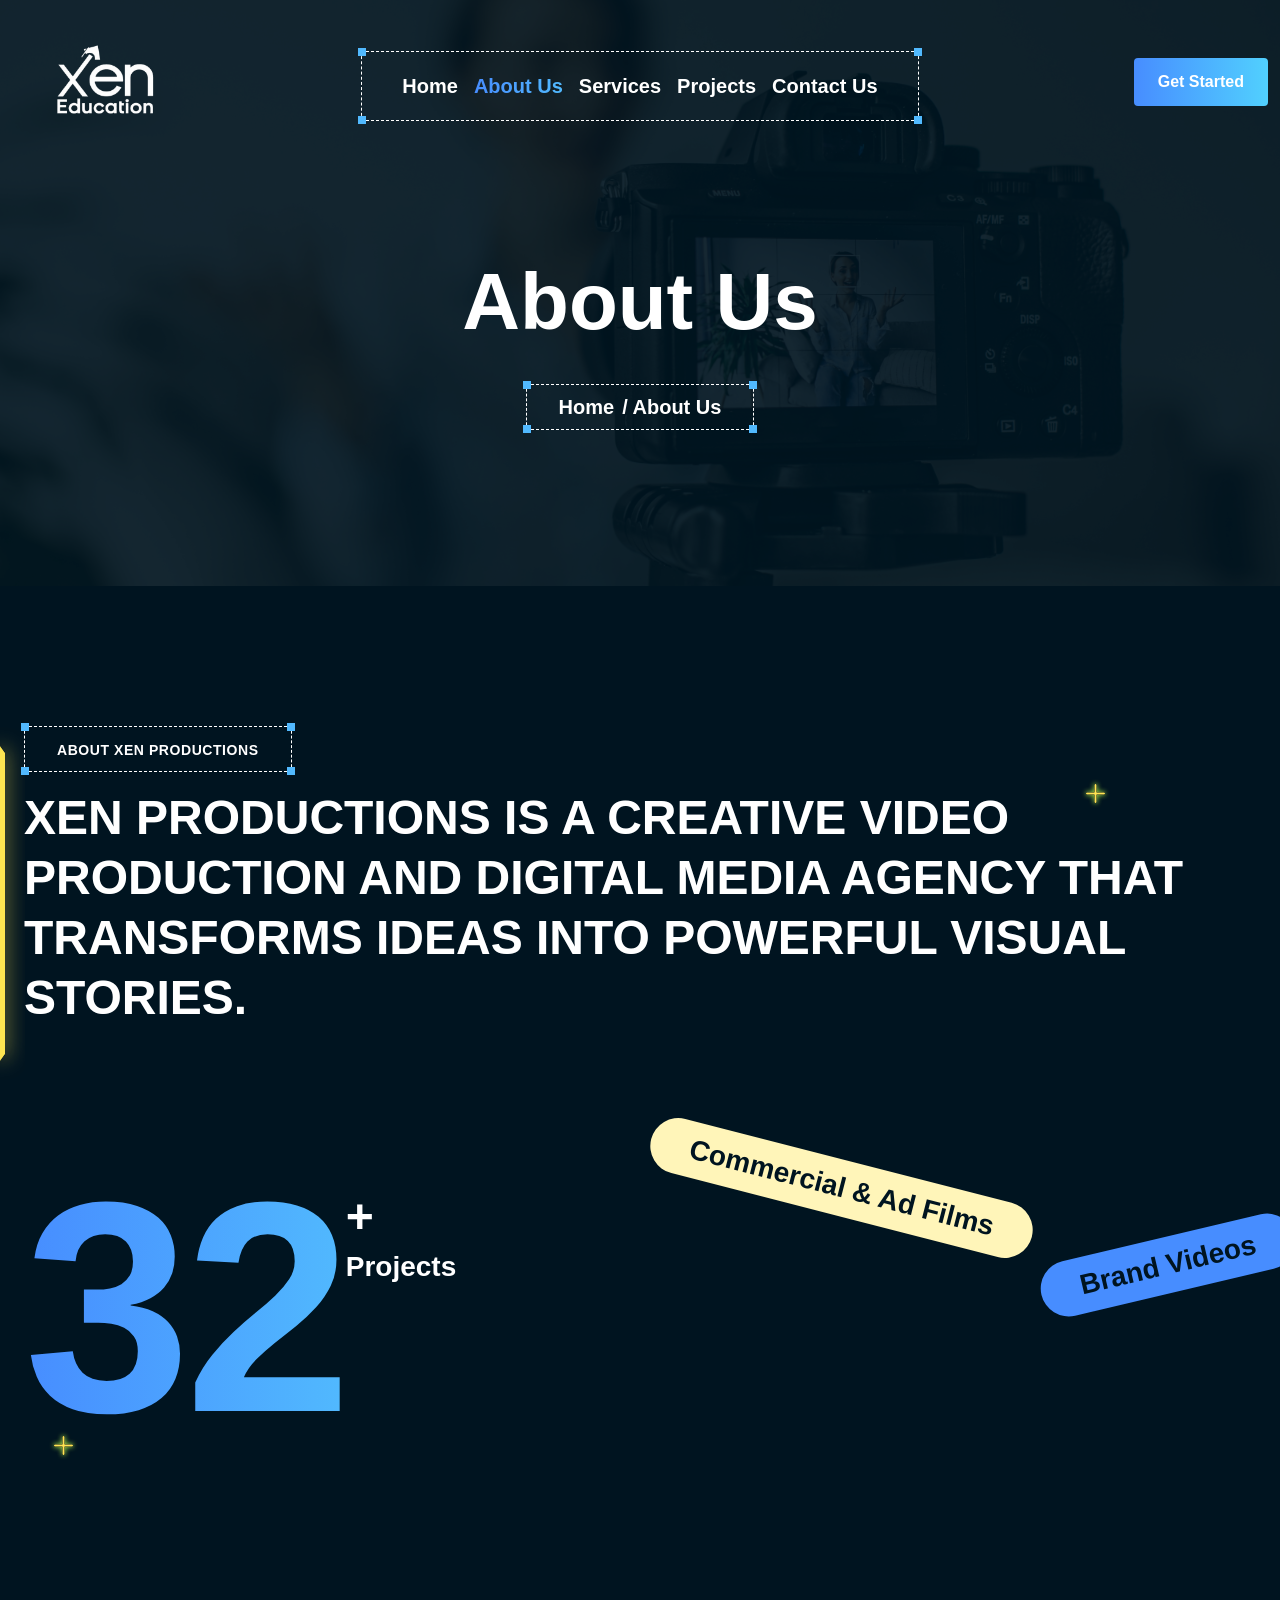
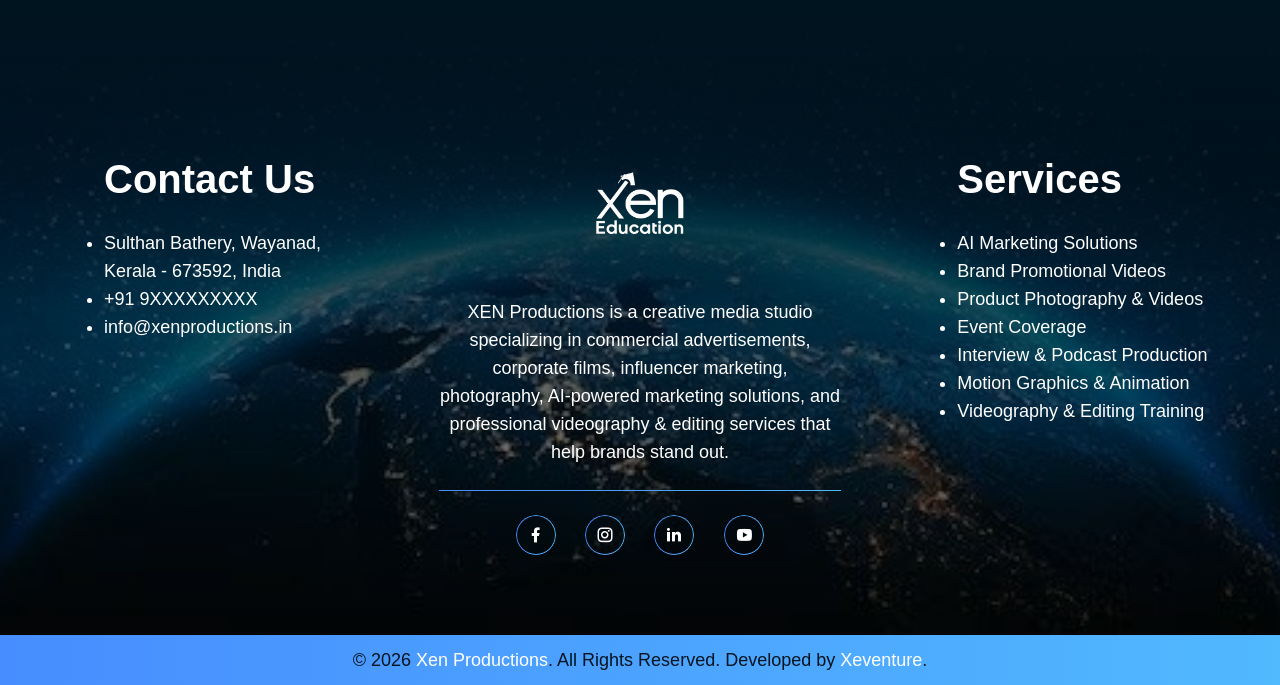
==== about.html @ d0199543 "about" ====
<!DOCTYPE html>
<html lang="en">

<head>
    <meta charset="UTF-8">
    <meta name="viewport" content="width=device-width, initial-scale=1.0">
    <meta name="description"
        content="Vimato is a futuristic AI agent template designed for generating images, videos, and animations—ideal for creative platforms, SaaS tools, and tech startups.">
    <title>About - Xen Productions</title>
    <link rel="icon" type="image/png" href="images/favicon-1.png">
    <link rel="stylesheet" href="css/bootstrap.min.css">
    <link rel="stylesheet" href="css/swiper.min.css">
    <link rel="stylesheet" href="css/offcanvas.css">
    <link rel="stylesheet" href="css/style.css">
    <link rel="stylesheet" href="css/remixicon.css">
    <link rel="stylesheet" href="css/main.css">
</head>

<body>
    <!-- Offcanvas Area Start -->
    <div class="offcanvas-area">
        <div class="offcanvas-wrapper">
            <div class="offcanvas-top d-flex align-items-center justify-content-between">
                <div class="offcanvas-logo">
                    <a href="index.html" aria-label="Vimato Logo">
                        <img src="images/offcanvas-logo.png" alt="logo">
                    </a>
                </div>
                <div class="offcanvas-close">
                    <button class="offcanvas-close-btn" aria-label="Close menu">
                        <svg width="37" height="38" viewBox="0 0 37 38" fill="none" xmlns="http://www.w3.org/2000/svg">
                            <path d="M9.19141 9.80762L27.5762 28.1924" stroke="currentColor" stroke-width="1.5"
                                stroke-linecap="round" stroke-linejoin="round"></path>
                            <path d="M9.19141 28.1924L27.5762 9.80761" stroke="currentColor" stroke-width="1.5"
                                stroke-linecap="round" stroke-linejoin="round"></path>
                        </svg>
                    </button>
                </div>
            </div>
            <div class="offcanvas-main">
                <div class="offcanvas-content">
                    <h4 class="offcanvas-title">Hello There!</h4>
                    <p>Lorem ipsum dolor sit amet, consectetur adipiscing elit, </p>
                </div>
                <div class="offcanvas-menu">
                    <nav></nav>
                </div>

                <div class="offcanvas-social">
                    <h4 class="offcanvas-title sm">Follow Us</h4>
                    <div class="offcanvas-social">
                        <ul>
                            <li><a href="#" aria-label="Linkedin Link"><i class="ri-linkedin-fill"></i></a></li>
                            <li><a href="#" aria-label="Twiiter Link"><i class="ri-twitter-fill"></i></a></li>
                            <li><a href="#" aria-label="Facebook Link"><i class="ri-facebook-fill"></i></a></li>
                            <li><a href="#" aria-label="Instagram Link"><i class="ri-instagram-line"></i></a></li>
                        </ul>
                    </div>
                </div>
                <div class="header-button-area"></div>
            </div>
        </div>
    </div>
    <div class="offcanvas-overlay"></div>
    <!-- Offcanvas Area End -->

    <!-- Header Area Start -->
    <header>
        <div class="header-main-area header-main">
            <div class="container header-container">
                <div class="row align-items-center">
                    <div class="col-xl-2 col-lg-2 col-md-4 col-sm-5 col-5">
                        <div class="logo-wrapper">
                            <a href="index.html"><img src="images/white.png" aria-label="Link to Logo" alt="Vimato"></a>
                        </div>
                    </div>
                    <div class="col-xl-8 col-lg-8 col-md-4 col-sm-2 col-1 d-flex justify-content-center">
                        <div class="main-menu">
                            <div class="main-menu-shape"></div>
                            <nav class="mobile-menu-active">
                                <ul>
                                    <li>
                                        <a href="index.html" ><span>Home</span></a>

                                    </li>
                                    <li>
                                        <a href="about.html" class="active"><span>About Us</span></a>
                                    </li>
                                    <li>
                                        <a href="service.html"><span>Services</span> </a>

                                    </li>
                                    <li>
                                        <a href="project.html"><span>Projects</span></a>

                                    </li>
                                    <li>
                                        <a href="contact.html"><span>Contact Us</span></a>
                                    </li>
                                </ul>
                            </nav>
                        </div>
                    </div>
                    <div class="col-xl-2 col-lg-2 col-md-4 col-sm-5 col-6">
                        <div class="nav-menu-right-area">
                            <div class="header-offcanvas-menu">
                                <a href="#" aria-label="Offcanvas Menu Fill"><i class="ri-menu-2-fill"></i></a>
                            </div>
                            <div class="button-wrapper">
                                <a class="primary-btn clickable" href="service-details.html">Get Started</a>
                            </div>
                        </div>
                    </div>
                </div>
            </div>
        </div>
    </header>
    <!-- Header Area End -->
    <main>
        <!-- Breadcrumb Area Start -->
        <section class="breadcrumb-area pt-140 pb-140" style="background-image: url('images/subbgimg.jpg');">
            <div class="container common-container">
                <div class="breadcrumb-content">
                    <div class="page-title mb-32">
                        <h1>About Us</h1>
                    </div>
                    <div class="breadcrumb">
                        <ul>
                            <li><a href="index.html">Home </a></li>
                            <li>/ About Us</li>
                        </ul>
                    </div>
                </div>
            </div>
        </section>
        <!-- Breadcrumb Area End -->

        <!-- About Us Area Start -->
        <section class="about-us-area about-us-area-v2 pt-140 pb-140">
            <div class="container">
            <div class="section-shape">
                <svg width="25" height="355" viewBox="0 0 25 355" fill="none" xmlns="http://www.w3.org/2000/svg">
                    <g filter="url(#filter0_d_762_16_abs_0011101)">
                        <path d="M0 20L5 27V328L0 335V20Z" fill="#FEE551"></path>
                    </g>
                    <defs>
                        <filter id="filter0_d_762_16_abs_0011101" x="-20" y="0" width="45" height="355"
                            filterUnits="userSpaceOnUse" color-interpolation-filters="sRGB">
                            <feFlood flood-opacity="0" result="BackgroundImageFix"></feFlood>
                            <feColorMatrix in="SourceAlpha" type="matrix"
                                values="0 0 0 0 0 0 0 0 0 0 0 0 0 0 0 0 0 0 127 0" result="hardAlpha"></feColorMatrix>
                            <feOffset></feOffset>
                            <feGaussianBlur stdDeviation="10"></feGaussianBlur>
                            <feComposite in2="hardAlpha" operator="out"></feComposite>
                            <feColorMatrix type="matrix"
                                values="0 0 0 0 0.996078 0 0 0 0 0.898039 0 0 0 0 0.317647 0 0 0 1 0"></feColorMatrix>
                            <feBlend mode="normal" in2="BackgroundImageFix" result="effect1_dropShadow_762_16">
                            </feBlend>
                            <feBlend mode="normal" in="SourceGraphic" in2="effect1_dropShadow_762_16" result="shape">
                            </feBlend>
                        </filter>
                    </defs>
                </svg>
            </div>
            <div class="section-plus-shape">
                <svg width="29" height="29" viewBox="0 0 29 29" fill="none" xmlns="http://www.w3.org/2000/svg">
                    <g filter="url(#filter0_d_766_2_abs_0011102)">
                        <path d="M14.5 6V23" stroke="#FEE551" stroke-width="2" stroke-linecap="round"></path>
                        <path d="M6 14.5H23" stroke="#FEE551" stroke-width="2" stroke-linecap="round"></path>
                    </g>
                    <defs>
                        <filter id="filter0_d_766_2_abs_0011102" x="0" y="0" width="29" height="29"
                            filterUnits="userSpaceOnUse" color-interpolation-filters="sRGB">
                            <feFlood flood-opacity="0" result="BackgroundImageFix"></feFlood>
                            <feColorMatrix in="SourceAlpha" type="matrix"
                                values="0 0 0 0 0 0 0 0 0 0 0 0 0 0 0 0 0 0 127 0" result="hardAlpha"></feColorMatrix>
                            <feOffset></feOffset>
                            <feGaussianBlur stdDeviation="2.5"></feGaussianBlur>
                            <feComposite in2="hardAlpha" operator="out"></feComposite>
                            <feColorMatrix type="matrix" values="0 0 0 0 0.721569 0 0 0 0 1 0 0 0 0 0.278431 0 0 0 1 0">
                            </feColorMatrix>
                            <feBlend mode="normal" in2="BackgroundImageFix" result="effect1_dropShadow_766_2"></feBlend>
                            <feBlend mode="normal" in="SourceGraphic" in2="effect1_dropShadow_766_2" result="shape">
                            </feBlend>
                        </filter>
                    </defs>
                </svg>
            </div>
            <div class="section-plus-shape-bottom">
                <svg width="29" height="29" viewBox="0 0 29 29" fill="none" xmlns="http://www.w3.org/2000/svg">
                    <g filter="url(#filter0_d_766_2_abs_0011103)">
                        <path d="M14.5 6V23" stroke="#FEE551" stroke-width="2" stroke-linecap="round"></path>
                        <path d="M6 14.5H23" stroke="#FEE551" stroke-width="2" stroke-linecap="round"></path>
                    </g>
                    <defs>
                        <filter id="filter0_d_766_2_abs_0011103" x="0" y="0" width="29" height="29"
                            filterUnits="userSpaceOnUse" color-interpolation-filters="sRGB">
                            <feFlood flood-opacity="0" result="BackgroundImageFix"></feFlood>
                            <feColorMatrix in="SourceAlpha" type="matrix"
                                values="0 0 0 0 0 0 0 0 0 0 0 0 0 0 0 0 0 0 127 0" result="hardAlpha"></feColorMatrix>
                            <feOffset></feOffset>
                            <feGaussianBlur stdDeviation="2.5"></feGaussianBlur>
                            <feComposite in2="hardAlpha" operator="out"></feComposite>
                            <feColorMatrix type="matrix" values="0 0 0 0 0.721569 0 0 0 0 1 0 0 0 0 0.278431 0 0 0 1 0">
                            </feColorMatrix>
                            <feBlend mode="normal" in2="BackgroundImageFix" result="effect1_dropShadow_766_2"></feBlend>
                            <feBlend mode="normal" in="SourceGraphic" in2="effect1_dropShadow_766_2" result="shape">
                            </feBlend>
                        </filter>
                    </defs>
                </svg>
            </div>
            <div class="container common-container">
                <div class="section-heading-wrapper">
                    <div class="sub-heading mb-16">
                        <span>About Xen Productions</span>
                    </div>

                    <h2 class="revealing-text">
                        <span>
                            Xen Productions is a creative video production and digital media agency that transforms
                            ideas into powerful visual stories. 
                        </span>

                        <span>
                            <span>
                                Xen Productions is a creative video production and digital media agency that transforms
                                ideas into powerful visual stories.
                            </span>
                        </span>
                    </h2>
                </div>
                <div class="about-us-content-area">
                    <div class="counter-wrapper" data-target="150">
                        <span class="counter-number">0</span>

                        <div class="counter-label">
                            <h2>+</h2>
                            <h3 class="title-xs">Projects</h3>
                        </div>
                    </div>
                    <div class="feature-list-wrapper">

                        <div class="feature-list item-1 primary-bg3">
                            <h4 class="title-xs">Commercial & Ad Films</h4>
                        </div>

                        <div class="feature-list item-2 secondary-bg">
                            <h4 class="title-xs"> Brand Videos</h4>
                        </div>


                        <div class="feature-list item-4">
                            <h4 class="title-xs">AI Marketing </h4>
                        </div>

                        <div class="feature-list item-3 secondary-bg2">
                            <h4 class="title-xs">Professional Video Editing</h4>
                        </div>

                        <div class="feature-list item-5 primary-bg2">
                            <h4 class="title-xs">Influencer Marketing</h4>
                        </div>

                    </div>
                </div>
            </div>
            </div>
        </section>
        <!-- About Us Area End -->
         





    </main>
    <!-- Footer Area Start -->
    <footer class="footer-area pt-140" style="background-image: url(images/footer-bg.jpg);">
        <div class="bg-overly"></div>
        <div class="container common-container">

            <div class="main-footer mb-80">
                <div class="row gy-4">

                    <div class="col-xl-4 col-lg-4 col-md-12 col-sm-12">
                        <div class="newsletter">
                            <h3>
                                Contact Us
                            </h3>

                            <ul>
                                <li>
                                    Sulthan Bathery, Wayanad,<br>
                                    Kerala - 673592, India
                                </li>

                                <li>
                                    <a href="tel:+919XXXXXXXXX">

                                        +91 9XXXXXXXXX

                                    </a>
                                </li>

                                <li><a href="mailto:info@xenproductions.in" target="_blank">

                                        info@xenproductions.in

                                    </a></li>


                            </ul>

                        </div>
                    </div>





                    <div class="col-xl-4 col-lg-4 col-md-6 col-sm-12">
                        <div class="footer-links company-info">

                            <a href="index.html" class="logo">
                                <img src="images/white.png" width="170" alt="XEN Productions Logo">
                            </a>

                            <p>
                                XEN Productions is a creative media studio specializing in commercial
                                advertisements, corporate films, influencer marketing, photography,
                                AI-powered marketing solutions, and professional videography & editing
                                services that help brands stand out.
                            </p>

                            <div class="social-icons">

                                <a href="https://facebook.com/" target="_blank" aria-label="Facebook">
                                    <span class="icon">
                                        <i class="ri-facebook-fill"></i>
                                    </span>
                                </a>

                                <a href="https://instagram.com/" target="_blank" aria-label="Instagram">
                                    <span class="icon">
                                        <i class="ri-instagram-line"></i>
                                    </span>
                                </a>

                                <a href="https://www.linkedin.com/" target="_blank" aria-label="LinkedIn">
                                    <span class="icon">
                                        <i class="ri-linkedin-fill"></i>
                                    </span>
                                </a>

                                <a href="https://www.youtube.com/" target="_blank" aria-label="YouTube">
                                    <span class="icon">
                                        <i class="ri-youtube-fill"></i>
                                    </span>
                                </a>

                            </div>

                        </div>
                    </div>
                    <div class="col-xl-4 col-lg-4 col-md-12 col-sm-12">
                        <div class="newsletter">
                            <h3>
                                Services
                            </h3>

                            <ul>
                                <li>AI Marketing Solutions</li>
                                <li>Brand Promotional Videos</li>
                                <li>Product Photography & Videos</li>
                                <li>Event Coverage</li>
                                <li>Interview & Podcast Production</li>
                                <li>Motion Graphics & Animation</li>
                                <li>Videography & Editing Training</li>
                            </ul>

                        </div>
                    </div>
                </div>
            </div>
        </div>
        <div class="copyright">
            <div class="container-fluid">
                <p>
                    © 2026 <a href="index.html">Xen Productions</a>. All Rights Reserved. Developed by <a
                        href="https://xeventure.com/">Xeventure</a>.
                </p>
            </div>
        </div>
    </footer>
    <!-- Footer Area End -->
    <script src="js/gsap.min.js"></script>
    <script src="js/MotionPathPlugin.min.js"></script>
    <script src="js/jquery3.7.1.js"></script>
    <script src="js/bootstrap.min.js"></script>
    <script src="js/swiper.min.js"></script>
    <script src="js/main.js"></script>


</body>

</html>
---- css/offcanvas.css ----
.offcanvas-area {
    position: fixed;
    top: 0;
    right: 0;
    width: 450px;
    height: 100%;
    z-index: 99999;
    padding: 50px 50px;
    overflow-y: scroll;
    overflow-x: hidden;
    scrollbar-width: none;
    background: var(--zo-common-white);
    overscroll-behavior-y: contain;
    -webkit-transform: translateX(calc(100% + 80px));
    -moz-transform: translateX(calc(100% + 80px));
    -ms-transform: translateX(calc(100% + 80px));
    -o-transform: translateX(calc(100% + 80px));
    transform: translateX(calc(100% + 80px));
    transition: all 0.5s ease-in-out;
}

.offcanvas-area.opened {
    -webkit-transform: translateX(0);
    -moz-transform: translateX(0);
    -ms-transform: translateX(0);
    -o-transform: translateX(0);
    transform: translateX(0);
}

@media only screen and (max-width: 400px) {
    .offcanvas-area {
        padding: 35px 30px;
    }
}

@media (max-width: 575px) {
    .offcanvas-area {
        width: 100%;
    }
}

@media only screen and (min-width: 576px) and (max-width: 767px) {
    .offcanvas-area {
        width: 450px;
    }
}

.body-overlay {
    position: fixed;
    top: 0;
    left: 0;
    z-index: 9999;
    width: 100%;
    height: 100%;
    visibility: hidden;
    opacity: 0;
    transition: 0.45s ease-in-out;
    background: rgba(248, 73, 73, 0.4);
}

.body-overlay.opened {
    opacity: 1;
    visibility: visible;
}

@media(min-width:1201px) {
    .header-button-area {
        display: none;
    }
}
.offcanvas-top {
    border-bottom: 1px solid var(--zo-common-black);
    padding-bottom: 30px;
}
.offcanvas-close-btn {
    background: none;
    border: none;
}
.offcanvas-close-btn svg {
    width: 34px;
    height: 34px;
    fill: var(--zo-common-black);
    transition: all 0.3s;
}
.offcanvas-title {
    margin-bottom: 18px;
    color: var(--zo-common-black);
    margin-top: 24px;
}
.offcanvas-content p {
    color: var(--zo-common-black);
    padding-bottom: 18px;
}
.offcanvas-contact .contact-info-list {
    display: flex;
    flex-direction: row;
    gap: 15px;
    align-items: center;
    justify-content: left;
    margin-bottom: 10px;
}
.offcanvas-social ul {
    display: flex;
    flex-direction: row;
    gap: 15px;
}
.header-button-area .header-right-area{
    display: flex;
    gap: 15px;
    margin-top: 40px;
}
.header-button-area .offcanvas-open-btn {
    display: none;
}
.offcanvas-main .contact-btn-wrapper  .orrange-btn {
    padding: 12px 25px;
}
/* Off Canvas Overlay */
.offcanvas-overlay {
    position: fixed;
    top: 0;
    left: 0;
    width: 100%;
    height: 100%;
    background: rgba(0, 0, 0, 0.6);
    opacity: 0;
    visibility: hidden;
    transition: all 0.4s ease-in-out;
    z-index: 9998;
}
.offcanvas-overlay.opened {
    opacity: 1;
    visibility: visible;
}
/*----------------------------------------*/
/* 6.2 Mobile css
  /*----------------------------------------*/
.offcanvas-menu li.active .menu-close {
    transform: rotate(90deg);
}
.offcanvas-social ul {
    list-style: none;
    margin: 0;
    padding: 0;
}
.offcanvas-social ul li i{
    font-size: 20px;
    color: var(--zo-common-black);
    transition: all 0.3s ease-in-out;
}
.offcanvas-social ul li:hover i {
    color: var(--zo-theme-primary);
}
.menu-close {
    position: absolute;
    right: 0;
    top: 0;
    height: 34px;
    width: 34px;
    font-size: 16px;
    line-height: 29px;
    text-align: center;
    border: 1px solid rgba(1, 15, 28, 0.12);
}

.menu-close i {
    transition: all 0.3s;
}
---- css/main.css ----
@charset "UTF-8";
/*-----------------------------------------------------------------------------------

  

-----------------------------------------------------------------------------------

/************ TABLE OF CONTENTS ***************

    01. Theme Default Area Style
    02. Header Area Style
    03. Hero Banner Area Style
    04. Service Carrousel Area Style
    05. Gallery Marquee Area Style
    06. Generation Feature Area Style
    07. Pricing Table Area Style
    08. Testimonial Area Style
    09. FAQ Area Area Style
    10. Blog & News Area Style
    11. Hero Banner Home 2 Area Style
    12. About Us Area Style
    13. Video Area Style
    14. Generation Feature Home 2 Area Style
    15. Gallery Home 2 Area Style
    16. Working Process Area Style
    17. Pricing Plan Home 2 Area Style
    18. Testimonial Area 2 Style
    19. Blog and News Home 2 Area Style
    20. Hero Banner Area Home 3 Style
    21. Gallery Area Home 3 Style
    22. Service Area Home 3 Style
    23. Prompt Gallery Area Style
    24. FAQ Area Home 3 Style
    25. CTA Area Home 3 Style
    26. Stats Area Home 3 Style
    27. Marquee Area Home 3 Style
    28. Brand Area Home 3 Style
    29. Blog & News Area Home 3 Style
    30. Footer Area Style
    31. About Us Page Style
    32. Blog Page Style
    33. Blog Details Page Style
    34. Services Page Style
    35. Service Details Page Style
    36. Testimonial Page Style
    37. 404 Page Style
    38. Contact Page Style

**********************************************/
/*----------------------------------------*/
/*  01. Theme Default Area Style
/*----------------------------------------*/
:root {
  /**
  @font family declaration
  */
  --zo-ff-body: 'poppins', sans-serif;
  --zo-ff-heading: 'poppins', sans-serif;
  --zo-ff-menu: 'poppins', sans-serif;
  --zo-ff-button: 'poppins', sans-serif;
  /**
  @color declaration
  */
  --zo-common-white: #fff;
  --zo-common-black: #001420;
  --zo-common-background: #001420;
  --zo-common-border: linear-gradient(90deg, #478dff 0%, #51b9fe 100%);
  --zo-common-gradient: linear-gradient(90deg, #478dff 0%, #51b9fe 100%);
  --zo-heading-primary: #fff;
  --zo-grey-body: #CED1D4;
  --zo-grey-input: #33434D;
  --zo-text-body: #fff;
  --zo-text-body-2: #CED1D4;
  --zo-theme-primary: #51b9fe;
  --zo-theme-secondary: #478dff;
  --zo-theme-offcanvas: #3162a6;
  --zo-border-1: #33434D;
  --zo-bg-brand: #001420;
  /**
  @font weight declaration
  */
  --zo-fw-normal: normal;
  --zo-fw-regular: 400;
  --zo-fw-medium: 500;
  --zo-fw-sbold: 600;
  --zo-fw-bold: 700;
  --zo-fw-heading: 700;
  --zo-fw-ebold: 800;
  --zo-fw-black: 900;
  /**
  @font size declaration
  */
  --zo-fz-body-1: 16px;
  --zo-fz-body-2: 14px;
  --zo-fz-h1: 80px;
  --zo-fz-h2: 48px;
  --zo-fz-h3: 40px;
  --zo-fz-h4: 32px;
  --zo-fz-h5: 28px;
  --zo-fz-h6: 20px;
  --zo-fz-button: 16px;
  --zo-fz-p1: 18px;
  --zo-fz-p2: 16px;
  --zo-fz-sub-heading: 14px;
  --zo-fz-menu: 20px;
  --zo-fz-mob-h1: 38px;
  --zo-fz-mob-h2: 28px;
  --zo-fz-mob-h3: 24px;
  --zo-fz-mob-h4: 22px;
  --zo-fz-mob-h5: 20px;
  --zo-fz-mob-h6: 18px;
  --zo-fz-tab-h1: 42px;
  --zo-fz-tab-h2: 32px;
  --zo-fz-tab-h3: 30px;
  --zo-fz-tab-h4: 28px;
  --zo-fz-tab-h5: 24px;
  --zo-fz-tab-h6: 20px;
  /**
  @line height declaration
  */
  --zo-lh-p1: 28px;
  --zo-lh-p2: 20px;
  --zo-lh-h1: 100px;
  --zo-lh-h2: 60px;
  --zo-lh-h3: 52px;
  --zo-lh-h4: 48px;
  --zo-lh-h5: 40px;
  --zo-lh-h6: 28px;
  --zo-lh-btn: 24px;
  --zo-lh-sub-heading: 24px;
  --zo-lh-menu: 28px;
  --zo-lh-mob-h1: 44px;
  --zo-lh-mob-h2: 40px;
  --zo-lh-mob-h3: 36px;
  --zo-lh-mob-h4: 28px;
  --zo-lh-mob-h5: 28px;
  --zo-lh-mob-h6: 26px;
  --zo-lh-tab-h1: 54px;
  --zo-lh-tab-h2: 42px;
  --zo-lh-tab-h3: 40px;
  --zo-lh-tab-h4: 38px;
  --zo-lh-tab-h5: 36px;
  --zo-lh-tab-h6: 28px;
}

.ptb-140 {
  padding: 140px 0;
}

.pb-140 {
  padding-bottom: 140px;
}

.pt-140 {
  padding-top: 140px;
}

.mtb-140 {
  margin: 140px 0;
}

.mb-140 {
  margin-bottom: 140px;
}

.mt-140 {
  margin-top: 140px;
}

.mb-180 {
  margin-bottom: 180px;
}

@media only screen and (min-width: 576px) and (max-width: 767.98px), (max-width: 576px) {
  .ptb-140 {
    padding: 50px 0;
  }
  .mtb-140 {
    margin: 50px 0;
  }
  .pb-140 {
    padding-bottom: 50px;
  }
  .pt-140 {
    padding-top: 50px;
  }
  .mt-140 {
    margin-top: 50px;
  }
  .mb-180 {
    margin-bottom: 20px;
  }
}
@media only screen and (min-width: 768px) and (max-width: 991.98px) {
  .ptb-140 {
    padding: 80px 0;
  }
  .pt-140 {
    padding-top: 80px;
  }
  .pb-140 {
    padding-bottom: 80px;
  }
  .mtb-140 {
    margin: 80px 0;
  }
  .mt-140 {
    margin-top: 80px;
  }
  .mb-180 {
    margin-bottom: 80px;
  }
}
.p-60 {
  padding: 60px;
}

.pt-60 {
  padding-top: 60px;
}

.pb-60 {
  padding-bottom: 60px;
}

.mt-80 {
  margin-top: 80px;
}

.mb-80 {
  margin-bottom: 80px;
}

.mt-60 {
  margin-top: 60px;
}

.mb-60 {
  margin-bottom: 60px;
}

.mb-44 {
  margin-bottom: 44px;
}

@media only screen and (min-width: 576px) and (max-width: 767.98px), (max-width: 576px) {
  .p-60 {
    padding: 30px;
  }
  .pt-60 {
    padding-top: 30px;
  }
  .pb-60 {
    padding-bottom: 30px;
  }
  .mt-80 {
    margin-top: 40px;
  }
  .mb-80 {
    margin-bottom: 40px;
  }
  .mt-60 {
    margin-top: 30px;
  }
  .mb-60 {
    margin-bottom: 30px;
  }
}
.mt-32 {
  margin-top: 32px;
}

.mb-32 {
  margin-bottom: 32px;
}

.mb-30 {
  margin-bottom: 30px;
}

.mt-24 {
  margin-top: 24px;
}

.mb-24 {
  margin-bottom: 24px;
}

.mt-20 {
  margin-top: 20px;
}

.mb-20 {
  margin-bottom: 20px;
}

.pb-24 {
  padding-bottom: 24px;
}

.pt-24 {
  padding-top: 24px;
}

.pl-24 {
  padding-left: 24px;
}

.pr-24 {
  padding-right: 24px;
}

.pt-16 {
  padding-top: 16px;
}

.pb-16 {
  padding-bottom: 16px;
}

.mt-16 {
  margin-top: 16px;
}

.mb-16 {
  margin-bottom: 16px;
}

.mb-12 {
  margin-bottom: 12px;
}

.mt-12 {
  margin-top: 12px;
}

.p-40 {
  padding: 40px;
}

.pt-40 {
  padding-top: 40px;
}

.pb-40 {
  padding-bottom: 40px;
}

@media only screen and (min-width: 576px) and (max-width: 767.98px), (max-width: 576px) {
  .p-40 {
    padding: 20px;
  }
  .pt-40 {
    padding-top: 20px;
  }
  .pb-40 {
    padding-bottom: 20px;
  }
}
.p-24 {
  padding: 24px;
}

.ptb-24 {
  padding: 24px 0;
}

.plr-24 {
  padding: 0 24px;
}

.plr-32 {
  padding: 0 32px;
}

.p-18 {
  padding: 18px;
}

.ptb-18 {
  padding: 18px 0;
}

.plr-18 {
  padding: 0 18px;
}

.p-16 {
  padding: 16px;
}

.pb-12 {
  padding-bottom: 12px;
}

.pt-12 {
  padding-top: 12px;
}

.gxy-32 {
  --bs-gutter-x: 32px;
  --bs-gutter-y: 32px;
}

.gy-32 {
  --bs-gutter-y: 32px;
}

.gxy-40 {
  --bs-gutter-x: 40px;
  --bs-gutter-y: 40px;
}

.gx-40 {
  --bs-gutter-x: 40px;
}

.gy-44 {
  --bs-gutter-y: 44px;
}

/* Animation Keyframes */
@keyframes rotate {
  0% {
    transform: rotate(0deg);
  }
  100% {
    transform: rotate(360deg);
  }
}
@keyframes floatUpDown {
  0% {
    transform: translateY(0);
  }
  100% {
    transform: translateY(-30px);
  }
}
@keyframes floatLeftRight {
  0% {
    transform: translateX(0);
  }
  100% {
    transform: translateX(-20px);
  }
}
@keyframes bounce {
  0%, 100% {
    transform: translateY(0);
  }
  40% {
    transform: translateY(-10px);
  }
  70% {
    transform: translateY(5px);
  }
  90% {
    transform: translateY(-3px);
  }
}
@keyframes pop-rotate {
  0% {
    transform: scale(0.9) rotate(0deg);
    opacity: 0.7;
  }
  50% {
    transform: scale(1.15) rotate(10deg);
    opacity: 1;
  }
  100% {
    transform: scale(1) rotate(0deg);
  }
}
@keyframes morph {
  0% {
    transform: scale(1) skew(0deg, 0deg);
  }
  50% {
    transform: scale(1.1) skew(3deg, 3deg);
  }
  100% {
    transform: scale(1) skew(0deg, 0deg);
  }
}
@keyframes fadeIn {
  from {
    opacity: 0;
    transform: translateY(-10px);
  }
  to {
    opacity: 1;
    transform: translateY(0);
  }
}
@keyframes marquee1 {
  0% {
    left: 0;
  }
  100% {
    left: -100%;
  }
}
@keyframes scrollText {
  0% {
    transform: translateX(0);
  }
  100% {
    transform: translateX(-50%);
  }
}
@keyframes marqueeScroll {
  0% {
    transform: translateX(0);
  }
  100% {
    transform: translateX(-50%);
  }
}
@keyframes float {
  0%, 100% {
    transform: translateY(0px);
  }
  50% {
    transform: translateY(-15px);
  }
}
/* Hero Content Animation */
@keyframes heroFadeUp {
  from {
    opacity: 0;
    transform: translateY(30px);
    filter: blur(20px);
  }
  to {
    opacity: 1;
    transform: translateY(0);
    filter: blur(0);
  }
}
@keyframes brandSlideUp {
  from {
    opacity: 0;
    transform: translateY(24px);
  }
  to {
    opacity: 1;
    transform: translateY(0);
  }
}
@keyframes apperFromBack {
  0% {
    opacity: 0;
  }
  20% {
    opacity: 0;
  }
  100% {
    opacity: 1;
  }
}
@font-face {
  font-family: "Inter";
  src: url(../fonts/Inter_18pt-Light.ttf) format("truetype"), url(../fonts/Inter_18pt-Medium.ttf) format("truetype"), url(../fonts/Inter_18pt-Regular.ttf) format("truetype");
  font-weight: normal;
  font-style: normal;
}
@font-face {
  font-family: "Plus Jakarta Sans";
  src: url(../fonts/PlusJakartaSans-Bold.ttf) format("truetype"), url(../fonts/PlusJakartaSans-ExtraBold.ttf) format("truetype"), url(../fonts/PlusJakartaSans-Medium.ttf) format("truetype"), url(../fonts/PlusJakartaSans-Regular.ttf) format("truetype"), url(../fonts/PlusJakartaSans-SemiBold.ttf) format("truetype");
  font-weight: normal;
  font-style: normal;
}
* {
  margin: 0;
  padding: 0;
  box-sizing: border-box;
}

/*---------------------------------
    typography Area Style 
---------------------------------*/
body {
  font-family: var(--zo-ff-body);
  font-size: var(--zo-fz-p1);
  font-weight: var(--zo-fw-regular);
  color: var(--zo-text-body);
  line-height: var(--zo-lh-p1);
  background: var(--zo-common-background);
  overflow-x: hidden;
}

p {
  font-family: var(--zo-ff-body);
  font-size: var(--zo-fz-p1);
  font-weight: var(--zo-fw-regular);
  line-height: var(--zo-lh-p1);
}

h1,
h2,
h3,
h4,
h5,
h6 {
  font-family: var(--zo-ff-heading);
  color: var(--zo-heading-primary);
  margin: 0;
}

h1,
h2,
h3,
h6 {
  font-weight: var(--zo-fw-heading);
}

h4,
h5 {
  font-weight: var(--zo-fw-sbold);
}

a {
  text-decoration: none;
  color: var(--zo-heading-primary);
}

h1 {
  font-size: var(--zo-fz-h1);
  line-height: var(--zo-lh-h1);
}
@media only screen and (min-width: 768px) and (max-width: 991.98px) {
  h1 {
    font-size: var(--zo-fz-tab-h1);
    line-height: var(--zo-lh-tab-h1);
  }
}
@media only screen and (min-width: 576px) and (max-width: 767.98px), (max-width: 576px) {
  h1 {
    font-size: var(--zo-fz-mob-h1);
    line-height: var(--zo-lh-mob-h1);
  }
}

h2 {
  font-size: var(--zo-fz-h2);
  line-height: var(--zo-lh-h2);
}
@media only screen and (min-width: 768px) and (max-width: 991.98px) {
  h2 {
    font-size: var(--zo-fz-tab-h2);
    line-height: var(--zo-lh-tab-h2);
  }
}
@media only screen and (min-width: 576px) and (max-width: 767.98px), (max-width: 576px) {
  h2 {
    font-size: var(--zo-fz-mob-h2);
    line-height: var(--zo-lh-mob-h2);
  }
}

h3 {
  font-size: var(--zo-fz-h3);
  line-height: var(--zo-lh-h3);
}
@media only screen and (min-width: 768px) and (max-width: 991.98px) {
  h3 {
    font-size: var(--zo-fz-tab-h3);
    line-height: var(--zo-lh-tab-h3);
  }
}
@media only screen and (min-width: 576px) and (max-width: 767.98px), (max-width: 576px) {
  h3 {
    font-size: var(--zo-fz-mob-h3);
    line-height: var(--zo-lh-mob-h3);
  }
}

h4 {
  font-size: var(--zo-fz-h4);
  line-height: var(--zo-lh-h4);
}
@media only screen and (min-width: 768px) and (max-width: 991.98px) {
  h4 {
    font-size: var(--zo-fz-tab-h4);
    line-height: var(--zo-lh-tab-h4);
  }
}
@media only screen and (min-width: 576px) and (max-width: 767.98px), (max-width: 576px) {
  h4 {
    font-size: var(--zo-fz-mob-h4);
    line-height: var(--zo-lh-mob-h4);
  }
}

h5 {
  font-size: var(--zo-fz-h5);
  line-height: var(--zo-lh-h5);
}
@media only screen and (min-width: 768px) and (max-width: 991.98px) {
  h5 {
    font-size: var(--zo-fz-tab-h5);
    line-height: var(--zo-lh-tab-h5);
  }
}
@media only screen and (min-width: 576px) and (max-width: 767.98px), (max-width: 576px) {
  h5 {
    font-size: var(--zo-fz-mob-h5);
    line-height: var(--zo-lh-mob-h5);
  }
}

h6 {
  font-size: var(--zo-fz-h6);
  line-height: var(--zo-lh-h6);
}
@media only screen and (min-width: 768px) and (max-width: 991.98px) {
  h6 {
    font-size: var(--zo-fz-tab-h6);
    line-height: var(--zo-lh-tab-h6);
  }
}
@media only screen and (min-width: 576px) and (max-width: 767.98px), (max-width: 576px) {
  h6 {
    font-size: var(--zo-fz-mob-h6);
    line-height: var(--zo-lh-mob-h6);
  }
}

p {
  margin: 0;
  padding: 0;
}

ul,
ol {
  margin: 0;
  padding: 0;
}

@media (min-width: 1600px) {
  .common-container {
    max-width: 1440px;
    width: 100%;
  }
}

@media (min-width: 1600px) {
  .header-container {
    max-width: 1680px;
    width: 100%;
  }
}

@media (min-width: 1720px) {
  .header-container-v2 {
    max-width: 1720px;
    width: 100%;
  }
}
@media (min-width: 1600px) {
  .header-container-v2 {
    max-width: 1680px;
    width: 100%;
  }
}

@media (min-width: 1600px) {
  .large-container {
    max-width: 1485px;
    width: 100%;
  }
}

.faq-container {
  max-width: 952px;
  width: 100%;
}

.title-xxl {
  font-size: var(--zo-fz-h1);
  line-height: var(--zo-lh-h1);
}
@media only screen and (min-width: 768px) and (max-width: 991.98px) {
  .title-xxl {
    font-size: var(--zo-fz-tab-h1);
    line-height: var(--zo-lh-tab-h1);
  }
}
@media only screen and (min-width: 576px) and (max-width: 767.98px), (max-width: 576px) {
  .title-xxl {
    font-size: var(--zo-fz-mob-h1);
    line-height: var(--zo-lh-mob-h1);
  }
}

.title-lg {
  font-size: var(--zo-fz-h2);
  line-height: var(--zo-lh-h2);
}
@media only screen and (min-width: 768px) and (max-width: 991.98px) {
  .title-lg {
    font-size: var(--zo-fz-tab-h2);
    line-height: var(--zo-lh-tab-h2);
  }
}
@media only screen and (min-width: 576px) and (max-width: 767.98px), (max-width: 576px) {
  .title-lg {
    font-size: var(--zo-fz-mob-h2);
    line-height: var(--zo-lh-mob-h2);
  }
}

.title-md {
  font-size: var(--zo-fz-h3);
  line-height: var(--zo-lh-h3);
}
@media only screen and (min-width: 768px) and (max-width: 991.98px) {
  .title-md {
    font-size: var(--zo-fz-tab-h3);
    line-height: var(--zo-lh-tab-h3);
  }
}
@media only screen and (min-width: 576px) and (max-width: 767.98px), (max-width: 576px) {
  .title-md {
    font-size: var(--zo-fz-mob-h3);
    line-height: var(--zo-lh-mob-h3);
  }
}

.title-sm {
  font-size: var(--zo-fz-h4);
  line-height: var(--zo-lh-h4);
}
@media only screen and (min-width: 768px) and (max-width: 991.98px) {
  .title-sm {
    font-size: var(--zo-fz-tab-h4);
    line-height: var(--zo-lh-tab-h4);
  }
}
@media only screen and (min-width: 576px) and (max-width: 767.98px), (max-width: 576px) {
  .title-sm {
    font-size: var(--zo-fz-mob-h4);
    line-height: var(--zo-lh-mob-h4);
  }
}

.title-xs {
  font-size: var(--zo-fz-h5);
  line-height: var(--zo-lh-h5);
}
@media only screen and (min-width: 768px) and (max-width: 991.98px) {
  .title-xs {
    font-size: var(--zo-fz-tab-h5);
    line-height: var(--zo-lh-tab-h5);
  }
}
@media only screen and (min-width: 576px) and (max-width: 767.98px), (max-width: 576px) {
  .title-xs {
    font-size: var(--zo-fz-mob-h5);
    line-height: var(--zo-lh-mob-h5);
  }
}

.title-xss {
  font-size: var(--zo-fz-h6);
  line-height: var(--zo-lh-h6);
}
@media only screen and (min-width: 768px) and (max-width: 991.98px) {
  .title-xss {
    font-size: var(--zo-fz-tab-h6);
    line-height: var(--zo-lh-tab-h6);
  }
}
@media only screen and (min-width: 576px) and (max-width: 767.98px), (max-width: 576px) {
  .title-xss {
    font-size: var(--zo-fz-mob-h6);
    line-height: var(--zo-lh-mob-h6);
  }
}

/* Header css start Here */
.header-main-area-v3 {
  position: absolute;
  width: 100%;
  padding: 34px 0;
  -webkit-backdrop-filter: blur(10px);
          backdrop-filter: blur(10px);
  background: rgba(255, 255, 255, 0.03);
  transition: all 0.3s ease-out 0s;
  z-index: 999;
}
@media only screen and (min-width: 768px) and (max-width: 991.98px), only screen and (min-width: 576px) and (max-width: 767.98px), (max-width: 576px) {
  .header-main-area-v3 {
    padding: 15px 0;
  }
}
.header-main-area-v3.sticky {
  background: rgba(0, 0, 0, 0.6);
  box-shadow: 0 4px 24px rgba(0, 0, 0, 0.3);
}
.header-main-area-v3 .logo-wrapper a img {
  max-width: 187px;
  width: 100%;
}
@media only screen and (min-width: 576px) and (max-width: 767.98px), (max-width: 576px) {
  .header-main-area-v3 .logo-wrapper a img {
    max-width: 130px;
  }
}
.header-main-area-v3 .main-menu nav ul {
  gap: 60px;
}
@media only screen and (min-width: 992px) and (max-width: 1199.98px) {
  .header-main-area-v3 .main-menu nav ul {
    gap: 12px;
  }
}
@media only screen and (min-width: 1200px) and (max-width: 1399px) {
  .header-main-area-v3 .main-menu nav ul {
    gap: 20px;
  }
}

.slider-container {
  width: 90%;
  margin: 0 auto;
}

.header-common {
  position: relative;
}

/* Header css end Here */
/*----------------------------------------*/
/*  02. Header Area Style
/*----------------------------------------*/
.header-main-area {
  position: absolute;
  width: 100%;
  padding: 24px 0;
  z-index: 99;
}
.header-main-area .logo-wrapper img {
  max-width: 187px;
  width: 100%;
  height: auto;
}
.header-main-area .main-menu {
  position: relative;
}
.header-main-area .main-menu::after {
  content: "";
  position: absolute;
  top: -4px;
  left: -4px;
  width: 8px;
  height: 8px;
  background-color: var(--zo-theme-primary);
  animation: spin 5s infinite forwards cubic-bezier(1, 1, 1, 1);
}
.header-main-area .main-menu::before {
  content: "";
  position: absolute;
  bottom: -4px;
  left: -4px;
  width: 8px;
  height: 8px;
  background-color: var(--zo-theme-primary);
  animation: spin 5s infinite forwards cubic-bezier(1, 1, 1, 1);
}
.header-main-area .main-menu .main-menu-shape::after {
  content: "";
  position: absolute;
  top: -4px;
  right: -4px;
  width: 8px;
  height: 8px;
  background-color: var(--zo-theme-primary);
  animation: spin 5s infinite forwards cubic-bezier(1, 1, 1, 1);
}
.header-main-area .main-menu .main-menu-shape::before {
  content: "";
  position: absolute;
  bottom: -4px;
  right: -4px;
  width: 8px;
  height: 8px;
  background-color: var(--zo-theme-primary);
  animation: spin 5s infinite forwards cubic-bezier(1, 1, 1, 1);
}

.sticky-header {
  position: fixed;
  top: 0;
  left: 0;
  width: 100%;
  background: var(--zo-common-black);
  box-shadow: 0 4px 6px rgba(0, 0, 0, 0.1);
  animation: slideDown 0.3s ease forwards;
  z-index: 999;
}

@keyframes slideDown {
  from {
    transform: translateY(-100%);
  }
  to {
    transform: translateY(0);
  }
}
.header-main-area-v2 .header-logo {
  position: relative;
  padding-left: 22px;
}
.header-main-area-v2 .header-logo::after {
  content: "";
  position: absolute;
  left: 0;
  top: 0;
  width: 200px;
  height: 1160px;
  border-bottom-left-radius: 12px;
  border-bottom-right-radius: 12px;
  background: var(--zo-common-gradient);
  background-repeat: no-repeat;
  background-size: cover;
  z-index: 0;
}
@media only screen and (min-width: 992px) and (max-width: 1199.98px) {
  .header-main-area-v2 .header-logo::after {
    height: 950px;
  }
}
@media only screen and (min-width: 768px) and (max-width: 991.98px) {
  .header-main-area-v2 .header-logo::after {
    height: 130px;
  }
}
@media (max-width: 576px), only screen and (min-width: 576px) and (max-width: 767.98px) {
  .header-main-area-v2 .header-logo::after {
    height: 90px;
  }
}
.header-main-area-v2 .header-logo img {
  position: relative;
  max-width: 156px;
  width: 100%;
  height: auto;
  z-index: 1;
}
.header-main-area-v2 .main-menu {
  display: flex;
  align-items: center;
}
.header-main-area-v2.sticky-header .header-logo::after {
  height: 100%;
}

.header-main .nav-menu-right-area {
  display: flex;
  justify-content: flex-end;
  align-items: center;
  gap: 20px;
}
.header-main .nav-menu-right-area .header-offcanvas-menu {
  display: inline;
}
.header-main .nav-menu-right-area .header-offcanvas-menu a {
  transition: all 0.3s ease-out 0s;
}
.header-main .nav-menu-right-area .header-offcanvas-menu a i {
  font-size: 24px;
}
.header-main .nav-menu-right-area .header-offcanvas-menu a:hover {
  color: var(--zo-theme-primary);
}
@media (min-width: 992px) {
  .header-main .nav-menu-right-area .header-offcanvas-menu {
    display: none;
  }
}
.header-main .nav-menu-right-area .button-wrapper {
  text-align: right;
  display: inline-block;
}
@media (max-width: 480px) {
  .header-main .nav-menu-right-area .button-wrapper {
    display: none;
  }
}

.primary-btn {
  position: relative;
  display: inline-block;
  background: linear-gradient(90deg, #478dff 0%, #51d0fe 100%);
  background-position: 0% 0;
  color: var(--zo-common-white);
  text-align: center;
  padding: 12px 24px;
  border-radius: 4px;
  font-family: var(--zo-ff-button);
  font-size: var(--zo-fz-button);
  line-height: var(--zo-lh-btn);
  font-weight: var(--zo-fw-bold);
  moz-transition: all 0.4s ease-in-out;
  transition: all 0.4s ease-in-out;
  overflow: hidden;
  cursor: pointer;
}
.primary-btn::after {
  content: "";
  position: absolute;
  top: 0;
  left: -100%;
  width: 50%;
  height: 100%;
  background: linear-gradient(90deg, transparent, rgba(255, 255, 255, 0.3), transparent);
  transition: 0.7s;
}
.primary-btn:hover {
  background-position: 100% 0;
  moz-transition: all 0.4s ease-in-out;
  transition: all 0.4s ease-in-out;
  transform: translateY(-3px) scale(1.05);
  box-shadow: 0 12px 30px rgba(184, 255, 71, 0.3);
}

.primary-btn:hover::after {
  left: 100%;
}

.secondary-btn-black {
  position: relative;
  display: inline-block;
  color: var(--zo-common-black);
  text-align: center;
  border: 1px solid var(--zo-common-black);
  padding: 12px 24px;
  border-radius: 4px;
  font-family: var(--zo-ff-button);
  font-size: var(--zo-fz-button);
  line-height: var(--zo-lh-btn);
  font-weight: var(--zo-fw-bold);
  moz-transition: all 0.4s ease-in-out;
  transition: all 0.4s ease-in-out;
  overflow: hidden;
  cursor: pointer;
}
.secondary-btn-black:hover {
  background: var(--zo-common-black);
  color: var(--zo-common-white);
}

.explore-btn {
  background-image: var(--zo-common-gradient);
  color: var(--zo-theme-primary);
  display: inline-block;
  position: relative;
  z-index: 2;
  border-radius: 4px;
  padding: 1px;
  overflow: hidden;
}

.explore-btn:hover {
  color: var(--zo-common-black);
}

.explore-btn span {
  position: relative;
  align-items: center;
  display: flex;
  justify-content: center;
  transition: background 0.5s ease;
  font-family: var(--zo-ff-button);
  font-size: var(--zo-fz-button);
  line-height: var(--zo-lh-btn);
  font-weight: var(--zo-fw-bold);
  padding: 12px 24px;
  border-radius: 4px;
  background: var(--zo-common-gradient);
  -webkit-background-clip: text;
  -webkit-text-fill-color: transparent;
}
.explore-btn span::after {
  content: "";
  position: absolute;
  top: 0;
  left: 0;
  width: 100%;
  height: 100%;
  border-radius: 4px;
  background: var(--zo-common-black);
  -webkit-backdrop-filter: blur(4px);
          backdrop-filter: blur(4px);
  z-index: -1;
}

.explore-btn:hover span {
  background: unset;
  -webkit-text-fill-color: var(--zo-common-black);
}
.explore-btn:hover span::after {
  background: transparent;
}

.generate-btn {
  padding: 17px 38px;
  border: none;
  cursor: url('data:image/svg+xml;utf8,<svg width="45" height="45" viewBox="0 0 45 45" fill="none" xmlns="http://www.w3.org/2000/svg"><g clip-path="url(%23clip0_82_567)"><path d="M0 2.22995C0.0746475 0.622806 1.59248 -0.411247 3.14764 0.149384C4.9765 0.809683 6.80536 1.50736 8.63423 2.19257C20.0926 6.45337 31.551 10.7142 42.997 14.975C43.196 15.0497 43.4075 15.1245 43.6066 15.2117C44.5148 15.6103 45.0249 16.3952 45 17.3794C44.9751 18.3014 44.4028 19.0987 43.4822 19.4102C42.3998 19.7715 41.2925 20.1079 40.1977 20.4442C35.4078 21.9393 30.6179 23.4343 25.828 24.9293C25.3553 25.0788 25.094 25.3778 24.9447 25.8512C23.1532 31.6319 21.3492 37.4002 19.5452 43.1809C19.1346 44.514 18.1269 45.1992 16.8952 44.9625C16.0119 44.7881 15.4645 44.2275 15.1534 43.3803C14.0462 40.3778 12.9265 37.3878 11.8192 34.3977C7.98728 24.0572 4.14294 13.7291 0.323472 3.38859C0.186619 3.01483 0.111971 2.61616 0 2.22995Z" fill="%23FEE551"/></g><defs><clipPath id="clip0_82_567"><rect width="45" height="45" fill="white"/></clipPath></defs></svg>') 22 22, pointer;
}
.generate-btn svg {
  width: 24px;
  height: 24px;
  margin-right: 10px;
}
.generate-btn span {
  font-size: 20px;
  line-height: 28px;
}
.generate-btn:hover svg {
  animation: ripple 3s infinite normal;
}

.read-more-btn {
  display: inline-block;
  font-family: var(--zo-ff-button);
  font-size: var(--zo-fz-button);
  font-weight: var(--zo-fw-bold);
  line-height: var(--zo-lh-btn);
  background: var(--zo-common-gradient);
  -webkit-background-clip: text;
  -webkit-text-fill-color: transparent;
  background-clip: text;
  transition: opacity 0.4s ease, transform 0.4s ease, visibility 0.4s ease, max-height 0.4s ease;
}
.read-more-btn::after {
  content: "";
  display: block;
  width: 100%;
  max-width: 108px;
  height: 1px;
  background: var(--zo-common-gradient);
  margin-top: 3px;
}
.read-more-btn i {
  margin-left: 8px;
  font-size: 22px;
}

/*----------------------------------------*/
/*  30. Footer Area Style
/*----------------------------------------*/
.footer-area {
  position: relative;
  background-repeat: no-repeat;
  background-position: center;
  background-size: cover;
}
.footer-area .bg-overly {
  position: absolute;
  top: 0;
  left: 0;
  width: 100%;
  height: 100%;
  background-image: linear-gradient(0deg, rgba(0, 0, 0, 0.3019607843) 0%, var(--zo-common-black) 100%);
  z-index: 1;
}
.footer-area .cta-area {
  position: relative;
  margin: 0 auto 80px;
  padding: 60px 105px;
  border-radius: 8px;
  text-align: center;
  max-width: 695px;
  background: var(--zo-common-gradient);
  z-index: 3;
}
@media only screen and (min-width: 576px) and (max-width: 767.98px), (max-width: 576px) {
  .footer-area .cta-area {
    margin: 0 auto 40px;
  }
}
@media (max-width: 576px) {
  .footer-area .cta-area {
    padding: 48px 60px;
  }
}
@media (max-width: 450px) {
  .footer-area .cta-area {
    padding: 24px 48px;
  }
}
.footer-area .cta-area::before {
  content: "";
  position: absolute;
  top: 1px;
  left: 1px;
  border-radius: 8px;
  width: calc(100% - 2px);
  background: var(--zo-common-background);
  height: calc(100% - 2px);
  z-index: 2;
}
.footer-area .cta-area .cta-icon {
  display: inline-block;
  margin-bottom: 24px;
  position: relative;
  z-index: 3;
}
.footer-area .cta-area h3 {
  margin-bottom: 24px;
  position: relative;
  z-index: 3;
}
.footer-area .cta-area a {
  z-index: 3;
}
.footer-area .footer-links {
  position: relative;
  z-index: 3;
}
.footer-area .contact-info {
  margin-right: 92px;
}
@media only screen and (min-width: 768px) and (max-width: 991.98px) {
  .footer-area .contact-info {
    margin-right: 24px;
  }
}
@media only screen and (min-width: 576px) and (max-width: 767.98px), (max-width: 576px) {
  .footer-area .contact-info {
    margin-right: 0;
    text-align: center;
  }
}
.footer-area .contact-info .phone-number {
  margin-bottom: 24px;
}
@media (max-width: 576px) {
  .footer-area .contact-info .phone-number {
    margin-bottom: 16px;
  }
}
.footer-area .contact-info h3 {
  margin-bottom: 24px;
}
@media only screen and (min-width: 992px) and (max-width: 1199.98px) {
  .footer-area .contact-info h3 {
    font-size: var(--zo-fz-tab-h3);
  }
}
@media (max-width: 576px) {
  .footer-area .contact-info h3 {
    margin-bottom: 16px;
  }
}
.footer-area .contact-info address {
  font-size: var(--zo-fz-h6);
  line-height: var(--zo-lh-h6);
  font-weight: var(--zo-fw-bold);
  margin: 0;
}
.footer-area .company-info {
  text-align: center;
}
.footer-area .company-info .logo img {
  margin-bottom: 32px;
}
.footer-area .company-info p {
  margin-bottom: 24px;
}
.footer-area .social-icons {
  border-top: 1px solid transparent;
  -o-border-image: var(--zo-common-border) 1;
     border-image: var(--zo-common-border) 1;
  padding-top: 24px;
}
.footer-area .social-icons a {
  display: inline-block;
  margin-right: 24px;
}
.footer-area .social-icons a:last-child {
  margin-right: 0;
}
.footer-area .social-icons .icon {
  position: relative;
  display: inline-flex;
  justify-content: center;
  align-items: center;
  width: 40px;
  height: 40px;
  border-radius: 50%;
  z-index: 2;
}
.footer-area .social-icons .icon:before {
  content: "";
  position: absolute;
  inset: 0;
  border-radius: 50%;
  padding: 1px;
  background: var(--zo-common-border);
  -webkit-mask: linear-gradient(var(--zo-common-white) 0 0) content-box, linear-gradient(var(--zo-common-white) 0 0);
  -webkit-mask-composite: xor;
  mask-composite: exclude;
  z-index: -1;
}
.footer-area .newsletter {
  margin-left: 92px;
  position: relative;
  z-index: 3;
}
@media only screen and (min-width: 768px) and (max-width: 991.98px), only screen and (min-width: 576px) and (max-width: 767.98px), (max-width: 576px) {
  .footer-area .newsletter {
    margin-left: 0;
    text-align: center;
  }
}
.footer-area .newsletter h3 {
  margin-bottom: 24px;
}
@media (max-width: 576px) {
  .footer-area .newsletter h3 {
    margin-bottom: 16px;
  }
}
.footer-area .newsletter input[type=text] {
  width: 100%;
  padding: 12px 24px;
  border: none;
  border-radius: 4px;
  margin-bottom: 16px;
  outline: none;
}
@media (max-width: 576px) {
  .footer-area .newsletter input[type=text] {
    margin-bottom: 12px;
  }
}
.footer-area .newsletter button {
  border: none;
}
.footer-area .copyright {
  position: relative;
  z-index: 3;
  width: 100%;
  padding: 11px 0;
  color: var(--zo-common-black);
  text-align: center;
  background: var(--zo-common-gradient);
}

.footer-area-3 {
  position: relative;
  background-size: cover;
  background-position: left center;
  background-repeat: no-repeat;
  overflow: hidden;
}
.footer-area-3::before {
  background-color: #001420;
  -webkit-backdrop-filter: blur(4px);
          backdrop-filter: blur(4px);
  --webkit-backdrop-filter: blur(4px);
  bottom: 0;
  content: "";
  left: 0;
  opacity: 0.8;
  position: absolute;
  right: 0;
  top: 0;
  z-index: 1;
}
.footer-area-3 .footer-prop {
  position: absolute;
  left: 0;
  bottom: 90px;
  width: auto;
  z-index: 4;
}
.footer-area-3 .footer-prop img {
  height: 100%;
  width: auto;
}
@media only screen and (min-width: 1200px) and (max-width: 1399px) {
  .footer-area-3 .footer-prop img {
    max-height: 250px;
  }
}
@media only screen and (min-width: 992px) and (max-width: 1199.98px), only screen and (min-width: 768px) and (max-width: 991.98px) {
  .footer-area-3 .footer-prop img {
    max-height: 170px;
  }
}
@media only screen and (min-width: 576px) and (max-width: 767.98px) {
  .footer-area-3 .footer-prop img {
    max-height: 150px;
  }
}
@media (max-width: 576px) {
  .footer-area-3 .footer-prop {
    display: none;
  }
}
.footer-area-3 .footer-logo {
  position: relative;
  z-index: 3;
}
.footer-area-3 .footer-column {
  position: relative;
  z-index: 3;
}
.footer-area-3 .footer-column .contact-label {
  display: inline-block;
  font-family: var(--zo-ff-heading);
  font-weight: var(--zo-fw-bold);
  color: var(--zo-common-white);
  text-decoration: underline;
}
.footer-area-3 .footer-column .contact-value a,
.footer-area-3 .footer-column .contact-value address {
  color: var(--zo-common-white);
  font-size: var(--zo-fz-h6);
  font-weight: var(--zo-fw-bold);
  transition: all 0.5s ease;
  font-family: var(--zo-ff-heading);
}
.footer-area-3 .footer-column .contact-value a:hover {
  background: var(--zo-common-gradient);
  -webkit-background-clip: text;
  -webkit-text-fill-color: transparent;
}
.footer-area-3 .footer-column .contact-value address {
  max-width: 340px;
  margin: 0 auto;
}
.footer-area-3 .footer-nav {
  padding: 0;
  list-style: none;
  display: flex;
  justify-content: center;
  flex-wrap: wrap;
  gap: 60px;
  position: relative;
  z-index: 3;
}
@media only screen and (min-width: 768px) and (max-width: 991.98px), only screen and (min-width: 576px) and (max-width: 767.98px) {
  .footer-area-3 .footer-nav {
    gap: 24px;
  }
}
@media (max-width: 576px) {
  .footer-area-3 .footer-nav {
    align-items: center;
    gap: 12px;
  }
}
.footer-area-3 .footer-nav li a {
  color: var(--zo-common-white);
  text-decoration: none;
  position: relative;
  transition: color 0.3s ease;
  font-family: var(--zo-ff-heading);
  font-weight: var(--zo-fw-bold);
}
.footer-area-3 .footer-nav li a::before {
  content: "";
  position: absolute;
  bottom: -5px;
  left: 0;
  width: 0;
  height: 2px;
  background: var(--zo-common-gradient);
  transition: width 0.3s ease;
}
.footer-area-3 .footer-nav li a:hover {
  background: var(--zo-common-gradient);
  -webkit-background-clip: text;
  -webkit-text-fill-color: transparent;
}
.footer-area-3 .footer-nav li a:hover::before {
  width: 100%;
}
.footer-area-3 .copyright-area {
  position: relative;
  z-index: 3;
  border-top: 1px solid #33434D;
  padding: 20px 0;
  display: flex;
  justify-content: space-between;
  align-items: center;
  flex-wrap: wrap;
  gap: 24px;
}
@media (max-width: 410px) {
  .footer-area-3 .copyright-area {
    justify-content: center;
  }
}
.footer-area-3 .copyright-area .copyright-text {
  color: var(--zo-common-white);
}
.footer-area-3 .copyright-area .social-links {
  display: flex;
  gap: 16px;
}
.footer-area-3 .copyright-area .social-links .social-link {
  color: var(--zo-common-white);
  transition: all 0.3s ease;
}
.footer-area-3 .copyright-area .social-links .social-link:hover {
  background: var(--zo-common-gradient);
  -webkit-background-clip: text;
  -webkit-text-fill-color: transparent;
  opacity: 1;
  transform: scale(1.1);
}

/* Footer css end Here */
.footer-area-2 {
  background-position: center;
  background-repeat: no-repeat;
  background-size: cover;
  overflow: hidden;
  position: relative;
}
.footer-area-2 .section-prop {
  max-height: 235px;
  position: absolute;
  right: 0;
  top: 34px;
  width: auto;
  z-index: 1;
}
.footer-area-2 .section-prop img {
  height: 100%;
  width: auto;
}
@media (max-width: 576px) {
  .footer-area-2 .section-prop {
    max-height: 200px;
  }
  .footer-area-2 .section-prop img {
    max-height: 200px;
  }
}
@media (max-width: 450px) {
  .footer-area-2 .section-prop {
    max-height: 180px;
  }
  .footer-area-2 .section-prop img {
    max-height: 180px;
  }
}
.footer-area-2 .footer-wrapper .footer-links {
  position: relative;
  z-index: 4;
}
@media only screen and (min-width: 576px) and (max-width: 767.98px), (max-width: 576px) {
  .footer-area-2 .footer-wrapper .footer-links {
    text-align: center;
  }
}
.footer-area-2 .footer-wrapper .footer-links h4 {
  margin-bottom: 24px;
}
.footer-area-2 .footer-wrapper .footer-links .quick-links {
  text-align: left;
  display: inline-block;
}
.footer-area-2 .footer-wrapper .footer-links .links {
  max-width: 325px;
}
@media only screen and (min-width: 576px) and (max-width: 767.98px), (max-width: 576px) {
  .footer-area-2 .footer-wrapper .footer-links .links {
    margin: 0 auto;
  }
}
.footer-area-2 .footer-wrapper .footer-links .links li {
  margin-bottom: 16px;
}
.footer-area-2 .footer-wrapper .footer-links .links li:last-child {
  margin-bottom: 0;
}
.footer-area-2 .footer-wrapper .footer-links .links address {
  display: inline;
}
.footer-area-2 .footer-wrapper .footer-links .links .icon {
  margin-right: 8px;
}
.footer-area-2 .footer-wrapper .footer-links .social-icons {
  -o-border-image: var(--zo-common-border) 1;
     border-image: var(--zo-common-border) 1;
  margin-top: 24px;
}
.footer-area-2 .footer-wrapper .footer-links .social-icons a {
  display: inline-block;
  margin-right: 24px;
}
.footer-area-2 .footer-wrapper .footer-links .social-icons a:last-child {
  margin-right: 0;
}
.footer-area-2 .footer-wrapper .footer-links .social-icons .icon {
  align-items: center;
  border-radius: 50%;
  display: inline-flex;
  height: 40px;
  position: relative;
  justify-content: center;
  width: 40px;
  z-index: 2;
}
.footer-area-2 .footer-wrapper .footer-links .social-icons .icon:before {
  content: "";
  position: absolute;
  inset: 0;
  border-radius: 50%;
  padding: 1px;
  background: var(--zo-common-border);
  -webkit-mask: linear-gradient(var(--zo-common-white) 0 0) content-box, linear-gradient(var(--zo-common-white) 0 0);
  -webkit-mask-composite: xor;
  mask-composite: exclude;
  z-index: -1;
}
.footer-area-2 .footer-wrapper .newsletter {
  position: relative;
  padding: 0 28px;
  z-index: 4;
}
@media only screen and (min-width: 768px) and (max-width: 991.98px), only screen and (min-width: 576px) and (max-width: 767.98px), (max-width: 576px) {
  .footer-area-2 .footer-wrapper .newsletter {
    margin-left: 0;
    text-align: center;
  }
}
.footer-area-2 .footer-wrapper .newsletter h4 {
  margin-bottom: 12px;
}
.footer-area-2 .footer-wrapper .newsletter p {
  margin-bottom: 24px;
}
.footer-area-2 .footer-wrapper .newsletter input[type=text] {
  border: none;
  border-radius: 4px;
  margin-bottom: 16px;
  outline: none;
  padding: 12px 24px;
  width: 100%;
}
@media (max-width: 576px) {
  .footer-area-2 .footer-wrapper .newsletter input[type=text] {
    margin-bottom: 12px;
  }
}
.footer-area-2 .footer-wrapper .newsletter button {
  border: none;
}
.footer-area-2 .center-circle {
  bottom: 46px;
  left: 50%;
  opacity: 0.5;
  position: absolute;
  transform: translate(-50%);
  z-index: 2;
}
.footer-area-2 .center-circle::before {
  content: "";
  background: var(--zo-common-gradient);
  border-radius: 50%;
  bottom: -386px;
  filter: blur(257px);
  height: 200%;
  left: 50%;
  opacity: 0.3;
  position: absolute;
  transform: translate(-50%);
  width: 96%;
  z-index: -1;
}
@media only screen and (min-width: 768px) and (max-width: 991.98px) {
  .footer-area-2 .center-circle svg {
    max-width: 650px;
    max-height: 320px;
  }
}
@media only screen and (min-width: 576px) and (max-width: 767.98px), (max-width: 576px) {
  .footer-area-2 .center-circle svg {
    max-width: 450px;
    max-height: 220px;
  }
}
.footer-area-2 .section-prop2 {
  bottom: 98px;
  color: var(--zo-common-white);
  font-size: 200px;
  font-weight: var(--zo-fw-black);
  left: 50%;
  letter-spacing: -0.03em;
  margin: 0 auto;
  opacity: 0.1;
  position: absolute;
  transform: translateX(-50%) scaleY(0.8);
  white-space: nowrap;
  z-index: 1;
}
@media (max-width: 1880px) {
  .footer-area-2 .section-prop2 {
    bottom: 90px;
    font-size: 180px;
  }
}
@media only screen and (min-width: 1601px) and (max-width: 1700px), only screen and (min-width: 1400px) and (max-width: 1600px) {
  .footer-area-2 .section-prop2 {
    bottom: 82px;
    font-size: 140px;
  }
}
@media only screen and (min-width: 1200px) and (max-width: 1399px) {
  .footer-area-2 .section-prop2 {
    bottom: 76px;
    font-size: 120px;
  }
}
@media only screen and (min-width: 992px) and (max-width: 1199.98px) {
  .footer-area-2 .section-prop2 {
    bottom: 70px;
    font-size: 100px;
  }
}
@media only screen and (min-width: 768px) and (max-width: 991.98px) {
  .footer-area-2 .section-prop2 {
    bottom: 64px;
    font-size: 80px;
  }
}
@media only screen and (min-width: 576px) and (max-width: 767.98px) {
  .footer-area-2 .section-prop2 {
    bottom: 58px;
    font-size: 60px;
  }
}
@media (max-width: 576px) {
  .footer-area-2 .section-prop2 {
    bottom: 52px;
    font-size: 40px;
  }
}
@media (max-width: 450px) {
  .footer-area-2 .section-prop2 {
    bottom: 52px;
    font-size: 30px;
  }
}
@media (max-width: 310px) {
  .footer-area-2 .section-prop2 {
    bottom: 76px;
  }
}
.footer-area-2 .cta-area {
  align-items: center;
  background: rgba(0, 20, 32, 0.1019607843);
  border: 1px solid rgba(255, 255, 255, 0.1019607843);
  backdrop-filter: blur(30px);
  -webkit-backdrop-filter: blur(30px);
  border-radius: 8px;
  display: flex;
  flex-wrap: wrap;
  gap: 12px;
  justify-content: space-between;
  max-width: 953px;
  padding: 24px 32px;
  position: relative;
  margin: 0 auto 80px;
  z-index: 4;
}
@media only screen and (min-width: 576px) and (max-width: 767.98px), (max-width: 576px) {
  .footer-area-2 .cta-area {
    margin-bottom: 40px;
  }
}
@media (max-width: 450px) {
  .footer-area-2 .cta-area {
    justify-content: center;
  }
}
.footer-area-2 .cta-area .right-wrapper {
  display: flex;
  align-items: center;
}
.footer-area-2 .copyright {
  background: var(--zo-common-gradient);
  color: var(--zo-common-black);
  position: relative;
  padding: 11px 0;
  text-align: center;
  width: 100%;
  z-index: 3;
}

.widget-container {
  background: rgba(255, 255, 255, 0.03);
  -webkit-backdrop-filter: blur(2px);
          backdrop-filter: blur(2px);
  border-radius: 4px;
  padding: 40px;
  margin-bottom: 60px;
}
@media (max-width: 576px) {
  .widget-container {
    padding: 20px;
  }
}
@media only screen and (min-width: 576px) and (max-width: 767.98px), (max-width: 576px) {
  .widget-container {
    margin-bottom: 40px;
  }
}
.widget-container:last-child {
  margin-bottom: 0;
}
.widget-container ul {
  padding: 0;
  margin: 0;
}
.widget-container ul li {
  list-style: none;
}
.widget-container .widget-title {
  border-bottom: 1px solid #33434d;
  padding-bottom: 16px;
}
.widget-container .search-widget .search-form {
  position: relative;
}
.widget-container .search-widget .search-form input {
  height: 52px;
  padding: 12px 24px;
  outline: none;
  border: none;
  background: rgba(255, 255, 255, 0.03);
  -webkit-backdrop-filter: blur(2px);
          backdrop-filter: blur(2px);
  border-radius: 4px;
  width: 100%;
  color: var(--zo-grey-body);
}
.widget-container .search-widget .search-form ::-moz-placeholder {
  color: var(--zo-grey-body);
  font-size: var(--zo-fz-p1);
  line-height: var(--zo-lh-p1);
}
.widget-container .search-widget .search-form ::placeholder {
  color: var(--zo-grey-body);
  font-size: var(--zo-fz-p1);
  line-height: var(--zo-lh-p1);
}
.widget-container .search-widget .search-form button {
  position: absolute;
  right: 24px;
  top: 11px;
  background: transparent;
  border: none;
  color: var(--zo-common-white);
  font-size: 24px;
}
.widget-container .popular-post-widget ul {
  padding: 0;
  margin: 0;
}
.widget-container .popular-post-widget ul li {
  list-style: none;
  display: flex;
  gap: 12px;
  margin-bottom: 32px;
}
@media (max-width: 450px) {
  .widget-container .popular-post-widget ul li {
    flex-direction: column;
  }
}
.widget-container .popular-post-widget ul li:last-child {
  margin-bottom: 0;
}
.widget-container .popular-post-widget ul li .post-thumbnail {
  max-width: 80px;
  max-height: 80px;
  width: 100%;
  height: 100%;
}
@media (max-width: 450px) {
  .widget-container .popular-post-widget ul li .post-thumbnail {
    max-width: 100%;
    max-height: 100%;
  }
}
.widget-container .popular-post-widget ul li .post-thumbnail img {
  width: 100%;
  height: 100%;
  -o-object-fit: cover;
     object-fit: cover;
  aspect-ratio: 1/1;
}
@media (max-width: 450px) {
  .widget-container .popular-post-widget ul li .post-thumbnail img {
    max-height: 190px;
  }
}
.widget-container .popular-post-widget ul li .post-content .post-date {
  font-size: var(--zo-fz-p2);
  line-height: var(--zo-lh-p2);
  color: var(--zo-grey-body);
}
.widget-container .popular-post-widget ul li .post-content h6:hover {
  background: var(--zo-common-gradient);
  -webkit-background-clip: text;
  -webkit-text-fill-color: transparent;
  background-clip: text;
}
@media only screen and (min-width: 1200px) and (max-width: 1399px), only screen and (min-width: 992px) and (max-width: 1199.98px) {
  .widget-container .popular-post-widget ul li .post-content h6 {
    font-size: var(--zo-fz-body-2);
  }
}
.widget-container .tag-cloud-widget ul {
  display: flex;
  flex-wrap: wrap;
  gap: 24px;
}
@media only screen and (min-width: 576px) and (max-width: 767.98px), (max-width: 576px) {
  .widget-container .tag-cloud-widget ul {
    gap: 12px;
  }
}
.widget-container .tag-cloud-widget ul li {
  background: rgba(255, 255, 255, 0.03);
  -webkit-backdrop-filter: blur(2px);
          backdrop-filter: blur(2px);
  border-radius: 4px;
  padding: 12px 24px;
}
@media only screen and (min-width: 1200px) and (max-width: 1399px), only screen and (min-width: 992px) and (max-width: 1199.98px), only screen and (min-width: 768px) and (max-width: 991.98px), only screen and (min-width: 576px) and (max-width: 767.98px), (max-width: 576px), (max-width: 450px) {
  .widget-container .tag-cloud-widget ul li {
    padding: 12px;
  }
}
.widget-container .tag-cloud-widget ul li:hover a {
  background: var(--zo-common-gradient);
  -webkit-background-clip: text;
  -webkit-text-fill-color: transparent;
  background-clip: text;
}
.widget-container .categories-widget li {
  margin-bottom: 32px;
}
.widget-container .categories-widget li:hover .text {
  background: var(--zo-common-gradient);
  -webkit-background-clip: text;
  -webkit-text-fill-color: transparent;
  background-clip: text;
}
.widget-container .categories-widget li:hover .count {
  background: var(--zo-common-gradient);
  -webkit-background-clip: text;
  -webkit-text-fill-color: transparent;
  background-clip: text;
}
.widget-container .categories-widget li label {
  display: flex;
  align-items: center;
  gap: 8px;
  cursor: pointer;
  color: var(--zo-common-white);
  font-size: var(--zo-fz-h6);
  line-height: var(--zo-lh-h6);
  font-weight: var(--zo-fw-bold);
  font-family: var(--zo-ff-heading);
  transition: 0.3s ease;
}
.widget-container .categories-widget li input {
  display: none;
}
.widget-container .categories-widget li .check-ui {
  width: 20px;
  height: 20px;
  border-radius: 2px;
  border: 1px solid rgba(255, 255, 255, 0.6);
  background: transparent;
  flex-shrink: 0;
  position: relative;
  transition: 0.25s ease;
}
.widget-container .categories-widget li .check-ui::after {
  content: "";
  position: absolute;
  top: 3px;
  left: 3px;
  right: 3px;
  bottom: 3px;
  background: transparent;
  border-radius: 2px;
  transition: 0.25s ease;
  width: 12px;
  height: 12px;
}
.widget-container .categories-widget li .text {
  flex: 1;
}
.widget-container .categories-widget li .count {
  font-size: var(--zo-fz-p1);
  line-height: var(--zo-lh-p1);
  font-weight: var(--zo-fw-regular);
  font-family: var(--zo-ff-body);
}
.widget-container .categories-widget li input:checked + .check-ui {
  border-color: #d7ff36;
}
.widget-container .categories-widget li input:checked + .check-ui::after {
  background: var(--zo-common-gradient);
}
.widget-container .categories-widget li input:checked ~ .text,
.widget-container .categories-widget li input:checked ~ .count {
  color: inherit;
}
.widget-container .categories-widget li:hover .check-ui {
  border-color: #d7ff36;
}

body::after {
  content: "";
  position: fixed;
  z-index: 999;
  top: var(--y);
  left: var(--x);
  right: 0;
  bottom: 0;
  width: 3em;
  height: 3em;
  border-radius: 50%;
  background: transparent;
  mix-blend-mode: difference;
  pointer-events: none;
  transition: width 0.5s ease-in-out;
  transition: height 0.5s ease-in-out;
  font-size: 2rem;
  transform-origin: center;
  background: transparent;
}

body.button-hovered::after {
  width: 94px;
  height: 28px;
  background: var(--zo-theme-secondary);
  border-radius: 0;
  content: "Generate";
  text-align: center;
  color: black;
  display: flex;
  justify-content: center;
  align-items: center;
  font-size: var(--zo-fz-p2);
  line-height: var(--zo-lh-p2);
  font-weight: var(--zo-fw-normal);
  margin: 15px 0 0 15px;
  border-radius: 3px;
}

@keyframes spin {
  0% {
    transform: rotate(0deg);
  }
  100% {
    transform: rotate(360deg);
  }
}
@keyframes ripple {
  0% {
    transform: scale(0.5);
    opacity: 0;
  }
  50% {
    transform: scale(1);
    opacity: 0.8;
  }
  100% {
    transform: scale(0.5);
    opacity: 0;
  }
}
@keyframes shimmer {
  0% {
    left: -100%;
  }
  100% {
    left: 100%;
  }
}
@keyframes glowPulse {
  0% {
    box-shadow: 0 0 70px rgba(249, 231, 80, 0.2);
  }
  50% {
    box-shadow: 0 0 110px rgba(249, 231, 80, 0.5);
  }
  100% {
    box-shadow: 0 0 70px rgba(249, 231, 80, 0.2);
  }
}
@keyframes floatDown {
  0% {
    top: 0%;
    transform: translate(-50%, 0%);
  }
  100% {
    top: 50%;
    transform: translate(-50%, -50%);
  }
}
@keyframes floatUp {
  0% {
    bottom: 0%;
    transform: translate(-50%, 0%);
  }
  100% {
    bottom: 50%;
    transform: translate(-50%, -50%);
  }
}
@keyframes blinkingStart {
  0% {
    transform: scale(0);
  }
  50% {
    transform: scale(1);
  }
  100% {
    transform: scale(0);
  }
}
@keyframes coverSlide {
  0% {
    transform: translateX(-100%);
  }
  20% {
    transform: translateX(0);
  }
  80% {
    transform: translateX(0);
  }
  100% {
    transform: translateX(100%);
  }
}
@keyframes textSlide {
  0% {
    transform: translateX(100%);
  }
  20% {
    transform: translateX(0);
  }
  80% {
    transform: translateX(0);
  }
  100% {
    transform: translateX(-100%);
  }
}
.section-shape {
  position: absolute;
  left: 0;
  top: 140px;
}
@media only screen and (min-width: 768px) and (max-width: 991.98px) {
  .section-shape {
    top: 80px;
  }
}
@media only screen and (min-width: 576px) and (max-width: 767.98px), (max-width: 576px) {
  .section-shape {
    top: 60px;
  }
}

.section-plus-shape {
  position: absolute;
  top: 192px;
  right: 170px;
}
@media only screen and (min-width: 768px) and (max-width: 991.98px) {
  .section-plus-shape {
    top: 80px;
    right: 40px;
  }
}
@media only screen and (min-width: 576px) and (max-width: 767.98px), (max-width: 576px) {
  .section-plus-shape {
    top: 60px;
    right: 20px;
  }
}
.section-plus-shape svg {
  animation: blinkingStart 3s ease-in-out infinite;
}

.section-plus-shape-bottom {
  position: absolute;
  bottom: 153px;
  left: 49px;
}
@media only screen and (min-width: 768px) and (max-width: 991.98px) {
  .section-plus-shape-bottom {
    bottom: 80px;
    left: 40px;
  }
}
@media only screen and (min-width: 576px) and (max-width: 767.98px), (max-width: 576px) {
  .section-plus-shape-bottom {
    bottom: 60px;
    left: 20px;
  }
}
.section-plus-shape-bottom svg {
  animation: blinkingStart 3s ease-in-out infinite;
}

.image-hover-zoom {
  position: relative;
  overflow: hidden;
  border-radius: 8px;
}
.image-hover-zoom img {
  transform: scale(1);
  transition: 0.5s ease-in-out;
}
.image-hover-zoom:hover img {
  transform: scale(1.1);
}

.bg-image {
  background-position: bottom right !important;
  background-repeat: no-repeat !important;
  background-size: cover !important;
}

#lightbox {
  position: fixed;
  top: 0;
  bottom: 0;
  left: 0;
  right: 0;
  z-index: 999;
  display: none;
  background-color: rgba(0, 0, 0, 0.95);
}

#video-wrapper {
  position: absolute;
  top: 50%;
  left: 50%;
  z-index: 99;
  transform: translate(-50%, -50%);
  box-shadow: 0px 0px 5px 1px rgba(0, 0, 0, 0.1);
}
@media (max-width: 576px) {
  #video-wrapper iframe {
    width: 100%;
    height: 100%;
  }
}
@media only screen and (min-width: 576px) and (max-width: 767.98px) {
  #video-wrapper iframe {
    width: 520px;
    height: 320px;
  }
}

#close-btn {
  /* ----- Text ----- */
  color: var(--zo-common-white);
  font-size: var(--zo-fz-h5);
  /* ----- Positioning ----- */
  position: fixed;
  top: 3%;
  right: 3%;
  z-index: 2;
  transform: scale(1, 1);
  transition: transform 0.5s ease, color 0.5s ease;
}

#close-btn:hover {
  /* ----- Text ----- */
  color: var(--zo-common-white);
  /* ----- Styling ----- */
  cursor: pointer;
  /* ----- Transformations ----- */
  transform: scale(1.2, 1.2);
  /* ----- Transitions ----- */
  transition: transform 0.5s ease, color 0.5s ease;
}

.play-btn-wrapper .play-btn {
  align-items: center;
  border: 1px solid var(--zo-common-white);
  border-radius: 50%;
  display: flex;
  position: absolute;
  top: 50%;
  left: 50%;
  transform: translate(-50%, -50%);
  width: 80px;
  height: 80px;
  justify-content: center;
  cursor: pointer;
  z-index: 1;
}
@media only screen and (min-width: 576px) and (max-width: 767.98px), (max-width: 576px) {
  .play-btn-wrapper .play-btn {
    width: 60px;
    height: 60px;
  }
  .play-btn-wrapper .play-btn svg {
    height: 16px;
  }
}

.bg-image {
  background-position: bottom right !important;
  background-repeat: no-repeat !important;
  background-size: cover !important;
}

.header-main-area .main-menu {
  width: -moz-fit-content;
  width: fit-content;
  padding: 20px 40px;
  border: 1px dashed var(--zo-common-white);
}
@media (max-width: 991px) {
  .header-main-area .main-menu {
    display: none;
  }
}

.main-menu nav ul {
  display: flex;
  justify-content: center;
  align-items: center;
  gap: 60px;
  flex-wrap: wrap;
  row-gap: 12px;
  list-style: none;
  padding: 0;
  margin: 0;
}
@media only screen and (min-width: 992px) and (max-width: 1199.98px), only screen and (min-width: 1200px) and (max-width: 1399px) {
  .main-menu nav ul {
    gap: 16px;
  }
}
.main-menu nav ul li {
  list-style: none;
  display: inline-block;
  position: relative;
  transition: all 0.3s ease-out 0s;
}
.main-menu nav ul li:hover .submenu {
  visibility: visible;
  opacity: 1;
  transform: scaleY(1);
}
.main-menu nav ul li:hover .mega-menu {
  transform: scaleY(1);
  visibility: visible;
  opacity: 1;
  top: 100px;
  width: 100%;
}
@media only screen and (min-width: 992px) and (max-width: 1199px) {
  .main-menu nav ul li.p-lg-inherit {
    position: inherit;
  }
}
.main-menu nav ul li > a {
  display: flex;
  align-items: center;
  font-size: var(--zo-fz-menu);
  font-weight: var(--zo-fw-bold);
  color: var(--zo-heading-primary);
  font-family: var(--zo-ff-menu);
  line-height: var(--zo-lh-menu);
  white-space: nowrap;
  transition: all 0.3s ease-out 0s;
}
.main-menu nav ul li > a span {
  position: relative;
  transition: all 0.4s ease-out 0s;
}
.main-menu nav ul li > a:hover {
  background: var(--zo-common-gradient);
  -webkit-background-clip: text;
  -webkit-text-fill-color: transparent;
}
.main-menu nav ul li > a:hover span {
  background: var(--zo-common-gradient);
  -webkit-background-clip: text;
  -webkit-text-fill-color: transparent;
}
.main-menu nav ul li > a.active {
  background: var(--zo-common-gradient);
  -webkit-background-clip: text;
  -webkit-text-fill-color: transparent;
}
.main-menu nav ul li > a.active span {
  background: var(--zo-common-gradient);
  -webkit-background-clip: text;
  -webkit-text-fill-color: transparent;
}
.main-menu nav ul li > a i {
  margin-left: 4px;
  transition: 0.3s;
  font-size: 24px;
  font-weight: 400;
}
@media only screen and (min-width: 992px) and (max-width: 1199.98px) {
  .main-menu nav ul li > a i {
    margin-left: 0;
  }
}
.main-menu nav ul li .submenu {
  display: block;
  position: absolute;
  top: 100%;
  left: 0;
  min-width: 218px;
  background: var(--zo-common-gradient);
  z-index: 99;
  visibility: hidden;
  opacity: 0;
  transform-origin: top center;
  padding: 22px 0 12px;
  transform: scaleY(0);
  box-shadow: 0px 20px 30px rgba(3, 4, 28, 0.1);
  transition: all 0.3s ease-out 0s;
  border-radius: 4px;
  margin-top: 10px;
}
.main-menu nav ul li .submenu li {
  display: block;
  width: 100%;
  margin: 0;
  padding: 0;
  transform: translateY(-10px);
}
.main-menu nav ul li .submenu li:hover > a {
  color: var(--zo-common-black);
  padding-left: 43px;
  -webkit-text-fill-color: unset;
}
.main-menu nav ul li .submenu li:hover > a::before {
  width: 12px;
  background: var(--zo-common-black);
}
.main-menu nav ul li .submenu li:hover > .submenu {
  transform: translateY(1);
  visibility: visible;
  opacity: 1;
}
.main-menu nav ul li .submenu li a {
  position: relative;
  z-index: 11;
  color: var(--zo-common-black);
  padding: 6px 28px;
  width: 100%;
  text-transform: capitalize;
  transition: all 0.3s ease-out 0s;
}
.main-menu nav ul li .submenu li a::before {
  position: absolute;
  content: "";
  left: 25px;
  top: 50%;
  width: 0;
  height: 1px;
  background-color: var(--zo-heading-primary);
  transition: all 0.3s ease-out 0s;
  transform: translateY(-50%);
}
@media (max-width: 991px) {
  .main-menu nav {
    display: none;
  }
}

.offcanvas-menu ul {
  list-style: none;
  margin: 0;
  padding: 0;
}
.offcanvas-menu ul li {
  position: relative !important;
}
.offcanvas-menu ul li:not(:last-child) > a {
  border-bottom: 1px solid rgba(1, 15, 28, 0.1);
}
.offcanvas-menu ul li a {
  padding: 8px 0;
  display: block;
  font-family: var(--zo-ff-menu);
  font-size: var(--zo-fz-p2);
  font-weight: var(--zo-fw-sbold);
  line-height: var(--zo-lh-p2);
  color: var(--zo-common-black);
}
.offcanvas-menu ul li a i {
  display: none;
}
.offcanvas-menu ul li a:hover {
  color: var(--zo-theme-primary);
}
.offcanvas-menu ul li.active > a {
  color: var(--zo-theme-offcanvas);
}
.offcanvas-menu ul li.active > .menu-close {
  color: var(--zo-common-white);
  background: var(--zo-theme-offcanvas);
  border-color: var(--zo-theme-offcanvas);
}
.offcanvas-menu ul li .submenu {
  display: none;
  padding-left: 20px;
}
.offcanvas-menu ul li .mega-menu {
  display: none;
  padding-left: 0;
  margin-top: -1px;
}
.offcanvas-menu ul li .megamenu-list ul li a {
  border-bottom: 1px solid rgba(1, 15, 28, 0.1);
}
.offcanvas-menu .homemenu-title {
  margin-bottom: 25px;
}
@media only screen and (min-width: 768px) and (max-width: 991px), only screen and (min-width: 576px) and (max-width: 767px), (max-width: 575px) {
  .offcanvas-menu ul li a i {
    display: none;
  }
}

.section-heading-wrapper {
  display: flex;
  align-items: center;
  justify-content: center;
  flex-direction: column;
  text-align: center;
}

.sub-heading {
  position: relative;
  width: -moz-fit-content;
  width: fit-content;
  padding: 8px 32px;
  border: 1px dashed var(--zo-common-white);
}
.sub-heading::after {
  content: "";
  position: absolute;
  top: -4px;
  left: -4px;
  width: 8px;
  height: 8px;
  background-color: var(--zo-theme-primary);
  animation: spin 5s infinite forwards cubic-bezier(1, 1, 1, 1);
}
.sub-heading::before {
  content: "";
  position: absolute;
  bottom: -4px;
  left: -4px;
  width: 8px;
  height: 8px;
  background-color: var(--zo-theme-primary);
  animation: spin 5s infinite forwards cubic-bezier(1, 1, 1, 1);
}
.sub-heading span {
  font-family: var(--zo-ff-heading);
  font-size: var(--zo-fz-sub-heading);
  line-height: var(--zo-lh-sub-heading);
  font-weight: var(--zo-fw-sbold);
  text-transform: uppercase;
  letter-spacing: 0.04em;
}
.sub-heading span::after {
  content: "";
  position: absolute;
  top: -4px;
  right: -4px;
  width: 8px;
  height: 8px;
  background-color: var(--zo-theme-primary);
  animation: spin 5s infinite forwards cubic-bezier(1, 1, 1, 1);
}
.sub-heading span::before {
  content: "";
  position: absolute;
  bottom: -4px;
  right: -4px;
  width: 8px;
  height: 8px;
  background-color: var(--zo-theme-primary);
  animation: spin 5s infinite forwards cubic-bezier(1, 1, 1, 1);
}

.breadcrumb-area {
  position: relative;
  background-position: center;
  background-repeat: no-repeat;
  background-size: cover;
  background-color: var(--zo-common-black);
}
.breadcrumb-area::after {
  content: "";
  width: 100%;
  height: 100%;
  background: var(--zo-common-black);
  opacity: 0.9;
  position: absolute;
  left: 0;
  top: 0;
  z-index: 0;
}
.breadcrumb-area .breadcrumb-content {
  display: flex;
  justify-content: center;
  align-items: center;
  flex-direction: column;
  position: relative;
  text-align: center;
  padding-top: 112px;
  z-index: 1;
}
.breadcrumb-area .breadcrumb-content .breadcrumb {
  position: relative;
  width: -moz-fit-content;
  width: fit-content;
  border: 1px dashed var(--zo-common-white);
  padding: 8px 32px;
}
.breadcrumb-area .breadcrumb-content .breadcrumb::after {
  content: "";
  position: absolute;
  bottom: -4px;
  left: -4px;
  width: 8px;
  height: 8px;
  background-color: var(--zo-theme-primary);
  animation: spin 5s infinite forwards cubic-bezier(1, 1, 1, 1);
}
.breadcrumb-area .breadcrumb-content .breadcrumb::before {
  content: "";
  position: absolute;
  top: -4px;
  left: -4px;
  width: 8px;
  height: 8px;
  background-color: var(--zo-theme-primary);
  animation: spin 5s infinite forwards cubic-bezier(1, 1, 1, 1);
}
.breadcrumb-area .breadcrumb-content .breadcrumb ul {
  display: flex;
  justify-content: center;
  align-items: center;
  gap: 8px;
  width: 100%;
}
.breadcrumb-area .breadcrumb-content .breadcrumb ul::after {
  content: "";
  position: absolute;
  bottom: -4px;
  right: -4px;
  width: 8px;
  height: 8px;
  background-color: var(--zo-theme-primary);
  animation: spin 5s infinite forwards cubic-bezier(1, 1, 1, 1);
}
.breadcrumb-area .breadcrumb-content .breadcrumb ul::before {
  content: "";
  position: absolute;
  top: -4px;
  right: -4px;
  width: 8px;
  height: 8px;
  background-color: var(--zo-theme-primary);
  animation: spin 5s infinite forwards cubic-bezier(1, 1, 1, 1);
}
.breadcrumb-area .breadcrumb-content .breadcrumb li {
  list-style: none;
  font-family: var(--zo-ff-heading);
  font-size: var(--zo-fz-menu);
  line-height: var(--zo-lh-menu);
  font-weight: var(--zo-fw-bold);
}

/*----------------------------------------*/
/*  03. Hero Banner Area Style
/*----------------------------------------*/
.hero-banner-area {
  background-size: cover;
  background-position: center;
  background-repeat: no-repeat;
  /* cursor: url('data:image/svg+xml;utf8,<svg width="45" height="45" viewBox="0 0 45 45" fill="none" xmlns="http://www.w3.org/2000/svg"><g clip-path="url(%23clip0_82_567)"><path d="M0 2.22995C0.0746475 0.622806 1.59248 -0.411247 3.14764 0.149384C4.9765 0.809683 6.80536 1.50736 8.63423 2.19257C20.0926 6.45337 31.551 10.7142 42.997 14.975C43.196 15.0497 43.4075 15.1245 43.6066 15.2117C44.5148 15.6103 45.0249 16.3952 45 17.3794C44.9751 18.3014 44.4028 19.0987 43.4822 19.4102C42.3998 19.7715 41.2925 20.1079 40.1977 20.4442C35.4078 21.9393 30.6179 23.4343 25.828 24.9293C25.3553 25.0788 25.094 25.3778 24.9447 25.8512C23.1532 31.6319 21.3492 37.4002 19.5452 43.1809C19.1346 44.514 18.1269 45.1992 16.8952 44.9625C16.0119 44.7881 15.4645 44.2275 15.1534 43.3803C14.0462 40.3778 12.9265 37.3878 11.8192 34.3977C7.98728 24.0572 4.14294 13.7291 0.323472 3.38859C0.186619 3.01483 0.111971 2.61616 0 2.22995Z" fill="%23FEE551"/></g><defs><clipPath id="clip0_82_567"><rect width="45" height="45" fill="white"/></clipPath></defs></svg>') 22 22, pointer; */
  position: relative;
}
.hero-banner-area .hero-shape {
  position: absolute;
  top: 0;
  right: 0;
  background-image: url("data:image/svg+xml,%3Csvg%20width%3D%22779%22%20height%3D%22694%22%20viewBox%3D%220%200%20779%20694%22%20fill%3D%22none%22%20xmlns%3D%22http%3A%2F%2Fwww.w3.org%2F2000%2Fsvg%22%3E%3Cg%20opacity%3D%220.4%22%20filter%3D%22url(%23filter0_f_439_268)%22%3E%3Crect%20x%3D%22464%22%20y%3D%22-184%22%20width%3D%22414%22%20height%3D%22414%22%20rx%3D%22207%22%20fill%3D%22%23FEE551%22%2F%3E%3C%2Fg%3E%3Cdefs%3E%3Cfilter%20id%3D%22filter0_f_439_268%22%20x%3D%220%22%20y%3D%22-648%22%20width%3D%221342%22%20height%3D%221342%22%20filterUnits%3D%22userSpaceOnUse%22%20color-interpolation-filters%3D%22sRGB%22%3E%3CfeFlood%20flood-opacity%3D%220%22%20result%3D%22BackgroundImageFix%22%2F%3E%3CfeBlend%20mode%3D%22normal%22%20in%3D%22SourceGraphic%22%20in2%3D%22BackgroundImageFix%22%20result%3D%22shape%22%2F%3E%3CfeGaussianBlur%20stdDeviation%3D%22232%22%20result%3D%22effect1_foregroundBlur_439_268%22%2F%3E%3C%2Ffilter%3E%3C%2Fdefs%3E%3C%2Fsvg%3E");
  background-repeat: no-repeat;
  background-size: cover;
  width: 415px;
  height: 330px;
}
.hero-banner-area .hero-banner-container {
  display: flex;
  flex-direction: column;
  align-items: center;
  max-width: 964px;
  width: 100%;
  margin: 0 auto;
  text-align: center;
  padding: 140px 12px 0;
}
@media (max-width: 768px) {
  .hero-banner-area .hero-banner-container {
    padding: 80px 12px 0;
  }
}
.hero-banner-area .hero-banner-container h1 span {
  background: var(--zo-common-gradient);
  -webkit-background-clip: text;
  -webkit-text-fill-color: transparent;
}
.hero-banner-area .hero-banner-container .hero-desc-wrapper {
  max-width: 689px;
  width: 100%;
}
.hero-banner-area .hero-banner-container .hero-desc-wrapper p {
  color: white;
 
}
.hero-banner-area .hero-banner-container .generated-form-wrapper {
  max-width: 630px;
  width: 100%;
}
    .hero-banner-area {
    position: relative;
    overflow: hidden;
}

.hero-banner {
    position: relative;
    overflow: hidden;
}

.hero-bg-video {
    position: absolute;
    top: 0;
    left: 0;
    width: 100%;
    height: 100%;
    object-fit: cover;
    z-index: -2;
    filter: brightness(65%); /* Adjust brightness here */
}

/* Dark overlay */
.hero-banner::before {
    content: "";
    position: absolute;
    inset: 0;
    background: rgba(0, 0, 0, 0.228); /* Increase for darker effect */
    z-index: -1;
}

.hero-banner-container,
.banner-img-area {
    position: relative;
    z-index: 2;
}
.hero-banner-area .hero-banner-container .generated-form-wrapper .generated-form {
  display: flex;
  align-items: center;
  justify-content: center;
  gap: 24px;
  width: 100%;
}
@media (max-width: 480px) {
  .hero-banner-area .hero-banner-container .generated-form-wrapper .generated-form {
    flex-direction: column;
    gap: 12px;
  }
}
.hero-banner-area .hero-banner-container .generated-form-wrapper input {
  width: calc(100% - 230px);
  background: white;
  border: none;
  outline: none;
  padding: 16px;
  border-radius: 4px;
  color: var(--zo-grey-input);
  font-size: var(--zo-fz-p1);
  line-height: var(--zo-lh-p1);
  font-weight: var(--zo-fw-regular);
}
@media (max-width: 480px) {
  .hero-banner-area .hero-banner-container .generated-form-wrapper input {
    width: 100%;
  }
}
.hero-banner-area .hero-banner-container .generated-form-wrapper input::-moz-placeholder {
  color: var(--zo-grey-input);
  font-size: var(--zo-fz-p1);
  line-height: var(--zo-lh-p1);
  font-weight: var(--zo-fw-regular);
}
.hero-banner-area .hero-banner-container .generated-form-wrapper input::placeholder {
  color: var(--zo-grey-input);
  font-size: var(--zo-fz-p1);
  line-height: var(--zo-lh-p1);
  font-weight: var(--zo-fw-regular);
}
.hero-banner-area .hero-banner-container .generated-form-wrapper .generate-btn {
  cursor: url('data:image/svg+xml;utf8,<svg width="45" height="45" viewBox="0 0 45 45" fill="none" xmlns="http://www.w3.org/2000/svg"><g clip-path="url(%23clip0_82_567)"><path d="M0 2.22995C0.0746475 0.622806 1.59248 -0.411247 3.14764 0.149384C4.9765 0.809683 6.80536 1.50736 8.63423 2.19257C20.0926 6.45337 31.551 10.7142 42.997 14.975C43.196 15.0497 43.4075 15.1245 43.6066 15.2117C44.5148 15.6103 45.0249 16.3952 45 17.3794C44.9751 18.3014 44.4028 19.0987 43.4822 19.4102C42.3998 19.7715 41.2925 20.1079 40.1977 20.4442C35.4078 21.9393 30.6179 23.4343 25.828 24.9293C25.3553 25.0788 25.094 25.3778 24.9447 25.8512C23.1532 31.6319 21.3492 37.4002 19.5452 43.1809C19.1346 44.514 18.1269 45.1992 16.8952 44.9625C16.0119 44.7881 15.4645 44.2275 15.1534 43.3803C14.0462 40.3778 12.9265 37.3878 11.8192 34.3977C7.98728 24.0572 4.14294 13.7291 0.323472 3.38859C0.186619 3.01483 0.111971 2.61616 0 2.22995Z" fill="%23FEE551"/></g><defs><clipPath id="clip0_82_567"><rect width="45" height="45" fill="white"/></clipPath></defs></svg>') 22 22, pointer;
}
.hero-banner-area .banner-img-area img {
  width: 100%;
  height: auto;
}

/*----------------------------------------*/
/*  04. Service Carrousel Area Style
/*----------------------------------------*/
.service-area {
  position: relative;
  overflow: hidden;
}
.service-area::after {
  content: "";
  position: absolute;
  top: -380px;
  left: 50%;
  transform: translateX(-50%);
  width: 712px;
  height: 712px;
  background-image: url("[data-uri]");
  background-size: cover;
  background-position: center;
  z-index: -1;
}
.service-area .service-carousel .carousel {
  overflow-x: clip;
}
.service-area .service-carousel .swiper .swiper-slide {
  width: 464px;
  max-height: 520px;
  border-radius: 8px;
}
@media only screen and (min-width: 1400px) and (max-width: 1600px) {
  .service-area .service-carousel .swiper .swiper-slide {
    width: 400px;
  }
}
@media only screen and (min-width: 1200px) and (max-width: 1399px) {
  .service-area .service-carousel .swiper .swiper-slide {
    width: 380px;
  }
}
@media only screen and (min-width: 992px) and (max-width: 1199.98px) {
  .service-area .service-carousel .swiper .swiper-slide {
    width: 325px;
  }
}
.service-area .service-carousel .swiper .swiper-slide.swiper-slide-active {
  width: 454px;
}
@media only screen and (min-width: 1400px) and (max-width: 1600px) {
  .service-area .service-carousel .swiper .swiper-slide.swiper-slide-active {
    width: 412px;
  }
}
@media only screen and (min-width: 1200px) and (max-width: 1399px), only screen and (min-width: 768px) and (max-width: 991.98px), only screen and (min-width: 576px) and (max-width: 767.98px) {
  .service-area .service-carousel .swiper .swiper-slide.swiper-slide-active {
    width: 382px;
  }
}
@media only screen and (min-width: 992px) and (max-width: 1199.98px) {
  .service-area .service-carousel .swiper .swiper-slide.swiper-slide-active {
    width: 327px;
  }
}
.service-area .service-carousel .single {
  position: relative;
}
.service-area .service-carousel .single .single-card {
  position: relative;
  display: flex;
  flex-direction: column;
  align-items: flex-start;
  justify-content: space-between;
  gap: 24px;
  width: 100%;
  height: 520px;
  vertical-align: top;
  border-radius: 8px;
  background: rgba(255, 255, 255, 0.03);
  -webkit-backdrop-filter: blur(4px);
          backdrop-filter: blur(4px);
  padding: 48px;
  z-index: 1;
}
@media only screen and (min-width: 992px) and (max-width: 1199.98px), (max-width: 576px) {
  .service-area .service-carousel .single .single-card {
    height: 440px;
  }
}
.service-area .service-carousel .single .single-card .top-icon {
  animation: ripple 3s infinite normal;
}
.service-area .service-carousel .single .single-card .action-button-area {
  width: 100%;
}
.service-area .service-carousel .single .single-card .action-button-area a {
  display: flex;
  align-items: center;
  justify-content: space-between;
  gap: 24px;
  width: 100%;
}
.service-area .service-carousel .single .single-card .action-button-area a h4 {
  position: relative;
  margin: 0;
}
@media only screen and (min-width: 992px) and (max-width: 1199.98px), only screen and (min-width: 768px) and (max-width: 991.98px) {
  .service-area .service-carousel .single .single-card .action-button-area a h4 {
    font-size: 22px;
    line-height: 32px;
  }
}
.service-area .service-carousel .single .single-card .action-button-area a h4::after {
  content: "";
  position: absolute;
  left: 0;
  bottom: -8px;
  width: 100%;
  height: 1px;
  background: var(--zo-common-white);
  border-radius: 2px;
}
.service-area .service-carousel .single .single-card .action-button-area a svg {
  box-shadow: 0px 0px 20px 0px rgba(254, 229, 81, 0.35);
  border-radius: 50%;
}
.service-area .service-carousel .single .card-image {
  position: absolute;
  top: 0;
  right: 0;
  height: 100%;
  width: 0%;
  border-radius: 8px;
  background-size: cover;
  background-repeat: no-repeat;
  background-position: center;
  transition: width 0.7s cubic-bezier(0.23, 1, 0.32, 1);
  z-index: 0;
  overflow: hidden;
}
.service-area .service-carousel .single .active-shadow {
  position: absolute;
  top: 0;
  right: 0;
  height: 100%;
  width: 100%;
  background: var(--zo-common-black);
  transition: width 0.7s cubic-bezier(0.23, 1, 0.32, 1);
  opacity: 0.4;
}
.service-area .service-carousel .swiper-slide-active .single-card {
  -webkit-backdrop-filter: blur(0);
          backdrop-filter: blur(0);
}
.service-area .service-carousel .swiper-slide-active .card-image {
  width: 100%;
}
.service-area .service-carousel .swiper-slide-active .action-button-area {
  position: relative;
  width: 100%;
  z-index: 5;
}
.service-area .service-carousel .swiper-slide-active .action-button-area h4::after {
  width: 0% !important;
}
.service-area .service-carousel .swiper-slide-active .action-button-area::after {
  content: "";
  position: absolute;
  left: 0;
  bottom: -8px;
  width: 100%;
  height: 1px;
  background: var(--zo-common-white);
  border-radius: 2px;
}
@media (max-width: 450px) {
  .service-area .service-carousel .swiper-slide {
    width: 300px !important;
  }
  .service-area .service-carousel .single-card {
    height: 380px !important;
    padding: 16px 24px 32px !important;
  }
}

.heading-container {
  max-width: 713px;
  width: 100%;
  margin: 0 auto;
}

/*----------------------------------------*/
/*  05. Gallery Marquee Area Style
/*----------------------------------------*/
.gallery-area {
  position: relative;
  overflow: hidden;
}
.gallery-area .gallery-marquee-wrapper {
  position: relative;
  width: 100%;
}
.gallery-area .gallery-marquee-wrapper::after {
  content: "";
  position: absolute;
  width: 100%;
  height: 80px;
  background: var(--zo-common-black);
  z-index: 1;
  left: 0;
  bottom: -20px;
  opacity: 1;
  transition: all 0.3s ease-in-out;
}
.gallery-area .gallery-marquee-wrapper:hover::after {
  z-index: -1;
  opacity: 0;
}
.gallery-area .gallery-marquee-wrapper .gallery-marquee-inner {
  position: relative;
  display: flex;
  align-items: baseline;
  width: 100%;
  z-index: 1;
}
.gallery-area .gallery-marquee-wrapper .gallery-marquee-inner .ratio {
  position: relative;
  flex-shrink: 0;
  width: 100%;
  height: 100%;
  -o-object-fit: cover;
     object-fit: cover;
  overflow: hidden;
  background: rgba(255, 255, 255, 0.8);
  transform: rotate(3deg);
  transition: all 0.5s ease-in-out;
  border-radius: 8px;
  z-index: 200;
}
.gallery-area .gallery-marquee-wrapper .gallery-marquee-inner .ratio::after {
  content: "";
  position: absolute;
  inset: 0;
  background: linear-gradient(180deg, rgba(0, 0, 0, 0) 30.93%, #000000 100%);
  opacity: 0;
  transition: opacity 0.3s ease-in-out;
  pointer-events: none;
  z-index: 9;
  bottom: 0;
  left: 0;
}
.gallery-area .gallery-marquee-wrapper .gallery-marquee-inner .ratio img {
  -o-object-fit: cover;
     object-fit: cover;
  transition: all 0.5s;
  border-radius: 8px;
  border: 8px solid rgba(255, 255, 255, 0.8);
}
.gallery-area .gallery-marquee-wrapper .gallery-marquee-inner .ratio:hover {
  transform: rotate(0deg);
  isolation: isolate;
}
.gallery-area .gallery-marquee-wrapper .gallery-marquee-inner .ratio:hover::after {
  opacity: 1;
}
.gallery-area .gallery-marquee-wrapper .gallery-marquee-inner .button-area {
  position: absolute;
  top: 0;
  left: 0;
  width: 100%;
  display: flex;
  align-items: center;
  justify-content: space-between;
  gap: 24px;
  padding: 40px;
  margin-top: 190px;
  transition: all 0.3s ease-in-out;
  opacity: 0;
  z-index: 99;
}
.gallery-area .gallery-marquee-wrapper .gallery-marquee-inner .button-area button {
  border: 0;
  background: transparent;
}
.gallery-area .gallery-marquee-wrapper .gallery-marquee-inner .button-area button:focus {
  border: 0;
  outline: 0;
}
.gallery-area .gallery-marquee-wrapper .gallery-marquee-inner .button-area button i {
  color: var(--zo-common-white);
  font-size: 24px;
  line-height: 1;
}
.gallery-area .gallery-marquee-wrapper .gallery-marquee-inner .ratio:hover .button-area {
  opacity: 1;
}
.gallery-area .gallery-marquee-wrapper .gallery-marquee-inner .ratio:hover .button-area {
  opacity: 1;
}
.gallery-area .marquee-row {
  position: relative;
  width: 100%;
  overflow-x: hidden;
  background: var(--zo-common-black);
  padding-top: 80px;
  margin-top: -54px;
  z-index: 0;
}
.gallery-area .marquee-row .marquee-block {
  position: relative;
  display: flex;
  width: 100%;
  animation-duration: 20s;
  animation-iteration-count: infinite;
  animation-timing-function: linear;
  justify-content: space-between;
}
.gallery-area .marquee-row .marquee-item-list {
  display: inline-flex;
}
.gallery-area .marquee-row .marquee-item-list li {
  display: flex;
  align-items: center;
  justify-content: flex-start;
  gap: 40px;
  width: 100%;
  list-style: none;
  padding-right: 40px;
  white-space: nowrap;
}
@media only screen and (min-width: 576px) and (max-width: 767.98px), (max-width: 576px) {
  .gallery-area .marquee-row .marquee-item-list li {
    gap: 24px;
    padding-right: 24px;
  }
}
.gallery-area .marquee-row .marquee-item-list li svg {
  width: 75px;
  height: 75px;
  animation: ripple 2s infinite normal;
}
@media only screen and (min-width: 992px) and (max-width: 1199.98px), only screen and (min-width: 768px) and (max-width: 991.98px) {
  .gallery-area .marquee-row .marquee-item-list li svg {
    width: 60px;
    height: 60px;
  }
}
@media only screen and (min-width: 576px) and (max-width: 767.98px), (max-width: 576px) {
  .gallery-area .marquee-row .marquee-item-list li svg {
    width: 40px;
    height: 40px;
  }
}
.gallery-area .marquee-row .marquee-item-list li span {
  font-size: 100px;
  line-height: 120px;
  font-family: var(--zo-ff-heading);
  font-weight: var(--zo-fw-bold);
  text-transform: uppercase;
  letter-spacing: -0.02em;
  background: var(--zo-common-gradient);
  -webkit-text-fill-color: var(--zo-common-black);
  background: var(--zo-common-gradient);
  -webkit-background-clip: text;
  -webkit-text-stroke: 2px transparent;
}
@media only screen and (min-width: 992px) and (max-width: 1199.98px) {
  .gallery-area .marquee-row .marquee-item-list li span {
    font-size: 80px;
    line-height: 100px;
  }
}
@media only screen and (min-width: 768px) and (max-width: 991.98px) {
  .gallery-area .marquee-row .marquee-item-list li span {
    font-size: 60px;
    line-height: 80px;
  }
}
@media only screen and (min-width: 576px) and (max-width: 767.98px), (max-width: 576px) {
  .gallery-area .marquee-row .marquee-item-list li span {
    font-size: 50px;
    line-height: 60px;
  }
}
.gallery-area .marquee-row .marquee1 {
  animation-name: marquee1;
}
@keyframes marquee1 {
  0% {
    left: 0;
  }
  100% {
    left: -100%;
  }
}

/*----------------------------------------*/
/*  06. Generation Feature Area Style
/*----------------------------------------*/
.generation-feature-area .feature-inner {
  background-size: cover;
  background-position: center;
  background-repeat: no-repeat;
  position: relative;
}
.generation-feature-area .feature-inner::after {
  content: "";
  position: absolute;
  top: 0;
  left: 50%;
  transform: translate(-50%, -50%);
  width: 20px;
  height: 25px;
  background-image: url("data:image/svg+xml,%3Csvg%20width%3D%2215%22%20height%3D%2235%22%20viewBox%3D%220%200%2015%2035%22%20fill%3D%22none%22%20xmlns%3D%22http%3A%2F%2Fwww.w3.org%2F2000%2Fsvg%22%3E%3Cg%20filter%3D%22url(%23filter0_d_522_213)%22%3E%3Cpath%20d%3D%22M7.5%2030L5%205L10%205L7.5%2030Z%22%20fill%3D%22url(%23paint0_linear_522_213)%22%2F%3E%3C%2Fg%3E%3Cdefs%3E%3Cfilter%20id%3D%22filter0_d_522_213%22%20x%3D%220%22%20y%3D%220%22%20width%3D%2215%22%20height%3D%2235%22%20filterUnits%3D%22userSpaceOnUse%22%20color-interpolation-filters%3D%22sRGB%22%3E%3CfeFlood%20flood-opacity%3D%220%22%20result%3D%22BackgroundImageFix%22%2F%3E%3CfeColorMatrix%20in%3D%22SourceAlpha%22%20type%3D%22matrix%22%20values%3D%220%200%200%200%200%200%200%200%200%200%200%200%200%200%200%200%200%200%20127%200%22%20result%3D%22hardAlpha%22%2F%3E%3CfeOffset%2F%3E%3CfeGaussianBlur%20stdDeviation%3D%222.5%22%2F%3E%3CfeComposite%20in2%3D%22hardAlpha%22%20operator%3D%22out%22%2F%3E%3CfeColorMatrix%20type%3D%22matrix%22%20values%3D%220%200%200%200%200.992157%200%200%200%200%200.898039%200%200%200%200%200.313726%200%200%200%201%200%22%2F%3E%3CfeBlend%20mode%3D%22normal%22%20in2%3D%22BackgroundImageFix%22%20result%3D%22effect1_dropShadow_522_213%22%2F%3E%3CfeBlend%20mode%3D%22normal%22%20in%3D%22SourceGraphic%22%20in2%3D%22effect1_dropShadow_522_213%22%20result%3D%22shape%22%2F%3E%3C%2Ffilter%3E%3ClinearGradient%20id%3D%22paint0_linear_522_213%22%20x1%3D%227.5%22%20y1%3D%2230%22%20x2%3D%227.5%22%20y2%3D%225%22%20gradientUnits%3D%22userSpaceOnUse%22%3E%3Cstop%20stop-color%3D%22%23B8FF47%22%2F%3E%3Cstop%20offset%3D%221%22%20stop-color%3D%22%23FEE551%22%2F%3E%3C%2FlinearGradient%3E%3C%2Fdefs%3E%3C%2Fsvg%3E");
  background-repeat: no-repeat;
  background-position: center;
  background-size: cover;
  z-index: -1;
  animation: floatDown 5s ease-in-out infinite;
}
@media (max-width: 992px) {
  .generation-feature-area .feature-inner::after {
    display: none;
  }
}
.generation-feature-area .feature-inner::before {
  content: "";
  position: absolute;
  bottom: 0;
  left: 50%;
  transform: translate(-50%, -50%);
  width: 20px;
  height: 25px;
  background-image: url("data:image/svg+xml,%3Csvg%20width%3D%2215%22%20height%3D%2235%22%20viewBox%3D%220%200%2015%2035%22%20fill%3D%22none%22%20xmlns%3D%22http%3A%2F%2Fwww.w3.org%2F2000%2Fsvg%22%3E%3Cg%20filter%3D%22url(%23filter0_d_522_211)%22%3E%3Cpath%20d%3D%22M7.5%205L5%2030L10%2030L7.5%205Z%22%20fill%3D%22url(%23paint0_linear_522_211)%22%2F%3E%3C%2Fg%3E%3Cdefs%3E%3Cfilter%20id%3D%22filter0_d_522_211%22%20x%3D%220%22%20y%3D%220%22%20width%3D%2215%22%20height%3D%2235%22%20filterUnits%3D%22userSpaceOnUse%22%20color-interpolation-filters%3D%22sRGB%22%3E%3CfeFlood%20flood-opacity%3D%220%22%20result%3D%22BackgroundImageFix%22%2F%3E%3CfeColorMatrix%20in%3D%22SourceAlpha%22%20type%3D%22matrix%22%20values%3D%220%200%200%200%200%200%200%200%200%200%200%200%200%200%200%200%200%200%20127%200%22%20result%3D%22hardAlpha%22%2F%3E%3CfeOffset%2F%3E%3CfeGaussianBlur%20stdDeviation%3D%222.5%22%2F%3E%3CfeComposite%20in2%3D%22hardAlpha%22%20operator%3D%22out%22%2F%3E%3CfeColorMatrix%20type%3D%22matrix%22%20values%3D%220%200%200%200%200.992157%200%200%200%200%200.898039%200%200%200%200%200.313726%200%200%200%201%200%22%2F%3E%3CfeBlend%20mode%3D%22normal%22%20in2%3D%22BackgroundImageFix%22%20result%3D%22effect1_dropShadow_522_211%22%2F%3E%3CfeBlend%20mode%3D%22normal%22%20in%3D%22SourceGraphic%22%20in2%3D%22effect1_dropShadow_522_211%22%20result%3D%22shape%22%2F%3E%3C%2Ffilter%3E%3ClinearGradient%20id%3D%22paint0_linear_522_211%22%20x1%3D%227.5%22%20y1%3D%225%22%20x2%3D%227.5%22%20y2%3D%2230%22%20gradientUnits%3D%22userSpaceOnUse%22%3E%3Cstop%20stop-color%3D%22%23B8FF47%22%2F%3E%3Cstop%20offset%3D%221%22%20stop-color%3D%22%23FEE551%22%2F%3E%3C%2FlinearGradient%3E%3C%2Fdefs%3E%3C%2Fsvg%3E");
  background-repeat: no-repeat;
  background-position: center;
  background-size: cover;
  z-index: -1;
  animation: floatUp 5s ease-in-out infinite;
}
@media (max-width: 992px) {
  .generation-feature-area .feature-inner::before {
    display: none;
  }
}
.generation-feature-area .feature-item-wrapper {
  position: relative;
  display: flex;
  justify-content: space-between;
  gap: 32px;
}
.generation-feature-area .feature-item-wrapper .shape-path {
  position: absolute;
  top: auto;
  bottom: 100%;
  left: 50%;
  transform: translateY(28px);
  z-index: -1;
}
@media (max-width: 992px) {
  .generation-feature-area .feature-item-wrapper .shape-path {
    display: none;
  }
}
.generation-feature-area .feature-item-wrapper .shape-path.video-generation-path {
  bottom: auto;
  top: 100%;
  transform: unset;
}
.generation-feature-area .feature-item-wrapper .shape-path.right-top {
  bottom: auto;
  top: 100%;
  left: unset;
  right: 50%;
  transform: translateY(0);
}
.generation-feature-area .feature-item-wrapper .shape-path.right-bottom {
  top: auto;
  bottom: 100%;
  left: unset;
  right: 50%;
}
.generation-feature-area .feature-item-wrapper .mt-200 {
  margin-top: 200px;
}
@media only screen and (min-width: 768px) and (max-width: 991.98px) {
  .generation-feature-area .feature-item-wrapper .mt-200 {
    margin-top: 80px;
  }
}
@media only screen and (min-width: 576px) and (max-width: 767.98px), (max-width: 576px) {
  .generation-feature-area .feature-item-wrapper {
    flex-direction: column;
    gap: 16px;
  }
  .generation-feature-area .feature-item-wrapper .mt-200 {
    margin-top: 0;
  }
}
.generation-feature-area .logo-area-wrapper {
  position: relative;
  text-align: center;
  padding: 16px 0;
  z-index: 1;
}
.generation-feature-area .logo-area-wrapper .logo-wrapper {
  position: relative;
  background: var(--zo-common-gradient);
  box-shadow: 0px 0px 100px 0px rgba(249, 231, 80, 0.3);
  text-align: center;
  max-width: 220px;
  width: 100%;
  height: -moz-fit-content;
  height: fit-content;
  padding: 60px 50px;
  margin: 0 auto;
  border-radius: 8px;
  animation: glowPulse 4s ease-in-out infinite;
}
@media only screen and (min-width: 576px) and (max-width: 767.98px), (max-width: 576px) {
  .generation-feature-area .logo-area-wrapper .logo-wrapper {
    max-width: 100%;
  }
}
.generation-feature-area .feature-item {
  position: relative;
  text-align: center;
  max-width: 340px;
  width: 100%;
  min-height: 200px;
  height: -moz-fit-content;
  height: fit-content;
  padding: 38px 33px;
  background: var(--zo-common-gradient);
  border-radius: 8px;
  z-index: 0;
}
@media only screen and (min-width: 576px) and (max-width: 767.98px), (max-width: 576px) {
  .generation-feature-area .feature-item {
    max-width: 100%;
  }
}
.generation-feature-area .feature-item.center-item {
  padding: 12px 35px 34px;
}
.generation-feature-area .feature-item.center-item img {
  width: 90px;
  height: 90px;
  -o-object-fit: cover;
     object-fit: cover;
  border-radius: 50%;
}
.generation-feature-area .feature-item.center-item::before {
  content: "";
  position: absolute;
  top: 100%;
  left: 50%;
  transform: translateX(-50%);
  width: 2px;
  height: 652px;
  background-image: url("data:image/svg+xml,%3Csvg%20width%3D%221%22%20height%3D%22652%22%20viewBox%3D%220%200%201%20652%22%20fill%3D%22none%22%20xmlns%3D%22http%3A%2F%2Fwww.w3.org%2F2000%2Fsvg%22%3E%3Cpath%20d%3D%22M0.5%200L0.500028%20652%22%20stroke%3D%22url(%23paint0_linear_522_145)%22%2F%3E%3Cdefs%3E%3ClinearGradient%20id%3D%22paint0_linear_522_145%22%20x1%3D%220.500014%22%20y1%3D%22326%22%20x2%3D%221.50001%22%20y2%3D%22326%22%20gradientUnits%3D%22userSpaceOnUse%22%3E%3Cstop%20stop-color%3D%22%23B8FF47%22%2F%3E%3Cstop%20offset%3D%221%22%20stop-color%3D%22%23FEE551%22%2F%3E%3C%2FlinearGradient%3E%3C%2Fdefs%3E%3C%2Fsvg%3E");
  background-position: center center;
  background-size: cover;
  background-repeat: no-repeat;
}
@media only screen and (min-width: 768px) and (max-width: 991.98px), only screen and (min-width: 576px) and (max-width: 767.98px), (max-width: 576px) {
  .generation-feature-area .feature-item.center-item::before {
    display: none;
  }
}
.generation-feature-area .feature-item::after {
  content: "";
  position: absolute;
  top: 50%;
  left: 50%;
  transform: translate(-50%, -50%);
  width: calc(100% - 2px);
  height: calc(100% - 2px);
  background: var(--zo-common-black);
  background-position: center center;
  background-size: cover;
  background-repeat: no-repeat;
  border-radius: 8px;
  z-index: -1;
}
.generation-feature-area .feature-item .skeleton-container {
  display: flex;
  flex-direction: column;
  align-items: center;
  justify-content: center;
  margin-top: 15px;
}
.generation-feature-area .feature-item .skeleton-container .skeleton {
  background-color: rgba(255, 255, 255, 0.05);
  -webkit-backdrop-filter: blur(4px);
          backdrop-filter: blur(4px);
  border-radius: 4px;
  position: relative;
  overflow: hidden;
}
.generation-feature-area .feature-item .skeleton-container .skeleton::before {
  content: "";
  display: block;
  position: absolute;
  top: 0;
  left: -100%;
  height: 100%;
  width: 100%;
  background: linear-gradient(90deg, rgba(255, 255, 255, 0) 0%, rgba(255, 255, 255, 0.2) 50%, rgba(255, 255, 255, 0) 100%);
  animation: shimmer 2s infinite;
}
.generation-feature-area .feature-item .skeleton-container .skeleton.skeleton-text {
  height: 10px;
  max-width: 227px;
  width: 100%;
  margin-bottom: 10px;
}
.generation-feature-area .feature-item .skeleton-container .skeleton.skeleton-text:nth-child(2) {
  max-width: 165px;
}
.generation-feature-area .feature-item .skeleton-container .skeleton.skeleton-text:nth-child(3) {
  max-width: 113px;
}
.generation-feature-area .feature-item .message-skeleton .skeleton-text {
  width: 100%;
  height: 37px !important;
  padding: 12px 16px;
}
.generation-feature-area .feature-item .message-skeleton .skeleton-text:last-child {
  height: 52px !important;
  max-width: 100% !important;
  width: 100% !important;
}
.generation-feature-area .feature-item .message-skeleton .inner-skeleton {
  background: rgba(229, 231, 233, 0.1);
  width: 100%;
  height: 13px;
  border-radius: 19px;
}
.generation-feature-area .feature-item .message-skeleton .inner-skeleton.thinner-skeleton {
  flex-direction: column !important;
  height: 4px;
  margin-bottom: 7px;
}
.generation-feature-area .message-feature-item .skeleton-text:first-child {
  padding: 12px 16px 12px 30px;
}
.generation-feature-area .message-feature-item .skeleton-wrapper {
  display: block;
  width: 100%;
  padding-left: 60px;
}
.generation-feature-area .message-feature-item .skeleton-wrapper .skeleton-text {
  padding: 12px 16px;
}
.generation-feature-area .message-feature-item img {
  position: absolute;
  left: 25px;
  z-index: 1;
}

/*----------------------------------------*/
/*  07. Pricing Table Area Style
/*----------------------------------------*/
.pricing-area {
  position: relative;
  background-size: contain;
  background-repeat: no-repeat;
  background-position: top center;
}
.pricing-area::before {
  content: "";
  position: absolute;
  top: 0;
  left: 0;
  width: 20px;
  height: 216px;
  background-image: url("data:image/svg+xml,%3Csvg%20width%3D%2221%22%20height%3D%22217%22%20viewBox%3D%220%200%2021%20217%22%20fill%3D%22none%22%20xmlns%3D%22http%3A%2F%2Fwww.w3.org%2F2000%2Fsvg%22%3E%3Cpath%20opacity%3D%220.5%22%20d%3D%22M0%20216.5C0%20194.317%2020%20192.65%2020%20173.279C20%20153.908%2020%2065.0709%2020%2043.7208C20%2022.3708%200%2017.58%200%200.499998%22%20stroke%3D%22url(%23paint0_linear_769_218)%22%20stroke-linecap%3D%22round%22%2F%3E%3Cdefs%3E%3ClinearGradient%20id%3D%22paint0_linear_769_218%22%20x1%3D%229.99965%22%20y1%3D%22194.9%22%20x2%3D%225.46717%22%20y2%3D%2218.4555%22%20gradientUnits%3D%22userSpaceOnUse%22%3E%3Cstop%20stop-color%3D%22%23FEE551%22%2F%3E%3Cstop%20offset%3D%221%22%20stop-color%3D%22%23B8FF47%22%2F%3E%3C%2FlinearGradient%3E%3C%2Fdefs%3E%3C%2Fsvg%3E");
  background-size: cover;
}
.pricing-area::after {
  content: "";
  position: absolute;
  bottom: 140px;
  right: 0;
  width: 20px;
  height: 216px;
  background-image: url("data:image/svg+xml,%3Csvg%20width%3D%2221%22%20height%3D%22217%22%20viewBox%3D%220%200%2021%20217%22%20fill%3D%22none%22%20xmlns%3D%22http%3A%2F%2Fwww.w3.org%2F2000%2Fsvg%22%3E%3Cpath%20opacity%3D%220.5%22%20d%3D%22M20.5%20216.5C20.5%20194.317%200.5%20192.65%200.5%20173.279C0.5%20153.908%200.5%2065.0709%200.5%2043.7208C0.5%2022.3708%2020.5%2017.58%2020.5%200.499998%22%20stroke%3D%22url(%23paint0_linear_877_44)%22%20stroke-linecap%3D%22round%22%2F%3E%3Cdefs%3E%3ClinearGradient%20id%3D%22paint0_linear_877_44%22%20x1%3D%2210.5004%22%20y1%3D%22194.9%22%20x2%3D%2215.0328%22%20y2%3D%2218.4555%22%20gradientUnits%3D%22userSpaceOnUse%22%3E%3Cstop%20stop-color%3D%22%23FEE551%22%2F%3E%3Cstop%20offset%3D%221%22%20stop-color%3D%22%23B8FF47%22%2F%3E%3C%2FlinearGradient%3E%3C%2Fdefs%3E%3C%2Fsvg%3E");
  background-size: cover;
}
@media only screen and (min-width: 768px) and (max-width: 991.98px) {
  .pricing-area::after {
    bottom: 80px;
  }
}
@media (max-width: 576px), only screen and (min-width: 576px) and (max-width: 767.98px) {
  .pricing-area::after {
    bottom: 60px;
  }
}
.pricing-area .pricing-table-left-area {
  /* Hide the checkbox */
  /* Slider Styles */
  /* Change background color when checked */
  /* Move the slider when checked */
}
.pricing-area .pricing-table-left-area .section-heading-wrapper {
  align-items: flex-start;
  text-align: start;
}
@media (max-width: 576px), only screen and (min-width: 576px) and (max-width: 767.98px) {
  .pricing-area .pricing-table-left-area .section-heading-wrapper {
    justify-content: center;
    align-items: center;
  }
  .pricing-area .pricing-table-left-area .section-heading-wrapper h2 {
    text-align: center;
  }
}
@media (max-width: 576px), only screen and (min-width: 576px) and (max-width: 767.98px) {
  .pricing-area .pricing-table-left-area .floating-img-wrapper {
    text-align: center;
  }
  .pricing-area .pricing-table-left-area .floating-img-wrapper img {
    max-width: 160px;
    width: 100%;
    height: auto;
  }
}
.pricing-area .pricing-table-left-area .switch-wrapper {
  position: relative;
  display: inline-block;
  width: 72px;
  height: 32px;
}
.pricing-area .pricing-table-left-area .billing-labels {
  display: flex;
  justify-content: flex-start;
  align-items: center;
  gap: 16px;
}
@media (max-width: 576px), only screen and (min-width: 576px) and (max-width: 767.98px) {
  .pricing-area .pricing-table-left-area .billing-labels {
    justify-content: center;
  }
}
.pricing-area .pricing-table-left-area .billing-labels span {
  font-size: var(--zo-fz-h6);
  line-height: var(--zo-lh-h6);
  font-weight: var(--zo-fw-bold);
}
.pricing-area .pricing-table-left-area #billing-toggle {
  display: none;
}
.pricing-area .pricing-table-left-area .switch-wrapper .slider {
  position: absolute;
  cursor: pointer;
  top: 0;
  left: 0;
  right: 0;
  bottom: 0;
  background-color: var(--zo-common-black);
  transition: 0.4s;
  border-radius: 100px;
  width: 72px;
  height: 32px;
  border: 1px solid rgb(51, 67, 77);
}
.pricing-area .pricing-table-left-area .switch-wrapper .slider:before {
  position: absolute;
  content: "";
  height: 28px;
  width: 28px;
  left: 2px;
  bottom: 1px;
  background: var(--zo-common-gradient);
  transition: 0.4s;
  border-radius: 50%;
}
.pricing-area .pricing-table-left-area #billing-toggle:checked + .switch-wrapper .slider {
  background-color: var(--zo-theme-primary);
}
.pricing-area .pricing-table-left-area #billing-toggle:checked + .switch-wrapper .slider:before {
  transform: translateX(38px);
  background: var(--zo-common-black);
}
.pricing-area .pricing-table-right-area .pricing-content .pricing-item {
  display: flex;
  align-items: center;
  justify-content: space-between;
  position: relative;
  -webkit-backdrop-filter: blur(4px);
          backdrop-filter: blur(4px);
  padding: 40px 60px;
  margin-bottom: 40px;
  border-radius: 8px;
  background: rgba(255, 255, 255, 0.031372549);
}
@media only screen and (min-width: 992px) and (max-width: 1199.98px), only screen and (min-width: 1200px) and (max-width: 1399px) {
  .pricing-area .pricing-table-right-area .pricing-content .pricing-item {
    padding: 40px 30px;
  }
}
@media only screen and (min-width: 576px) and (max-width: 767.98px), (max-width: 576px) {
  .pricing-area .pricing-table-right-area .pricing-content .pricing-item {
    padding: 20px 30px;
    align-items: flex-start;
  }
}
@media (max-width: 399px) {
  .pricing-area .pricing-table-right-area .pricing-content .pricing-item {
    padding: 20px;
  }
}
@media (max-width: 576px) {
  .pricing-area .pricing-table-right-area .pricing-content .pricing-item {
    flex-direction: column;
  }
}
.pricing-area .pricing-table-right-area .pricing-content .pricing-item:last-child {
  margin-bottom: 0;
}
.pricing-area .pricing-table-right-area .pricing-content .pricing-item .pricing-label {
  position: relative;
  max-width: 308px;
  width: 100%;
  padding-right: 26px;
}
@media only screen and (min-width: 992px) and (max-width: 1199.98px) {
  .pricing-area .pricing-table-right-area .pricing-content .pricing-item .pricing-label {
    width: 210px;
  }
}
@media only screen and (min-width: 768px) and (max-width: 991.98px), only screen and (min-width: 576px) and (max-width: 767.98px) {
  .pricing-area .pricing-table-right-area .pricing-content .pricing-item .pricing-label {
    width: 190px;
  }
}
@media (max-width: 576px) {
  .pricing-area .pricing-table-right-area .pricing-content .pricing-item .pricing-label {
    width: 100%;
    padding-right: 0;
    padding-bottom: 30px;
  }
}
.pricing-area .pricing-table-right-area .pricing-content .pricing-item .pricing-label::after {
  content: "";
  position: absolute;
  right: -50px;
  bottom: -60px;
  width: 105px;
  height: 24px;
  background: url("data:image/svg+xml,%3Csvg%20width%3D%22105%22%20height%3D%2224%22%20viewBox%3D%220%200%20105%2024%22%20fill%3D%22none%22%20xmlns%3D%22http%3A%2F%2Fwww.w3.org%2F2000%2Fsvg%22%3E%3Cg%20clip-path%3D%22url(%23clip0_712_101)%22%3E%3Crect%20width%3D%22105.391%22%20height%3D%22105.391%22%20rx%3D%2252.6957%22%20transform%3D%22matrix(1%200%200%20-1%200%20105.392)%22%20fill%3D%22%23001420%22%2F%3E%3C%2Fg%3E%3Cdefs%3E%3CclipPath%20id%3D%22clip0_712_101%22%3E%3Crect%20width%3D%22105%22%20height%3D%2224%22%20fill%3D%22white%22%20transform%3D%22matrix(1%200%200%20-1%200%2024)%22%2F%3E%3C%2FclipPath%3E%3C%2Fdefs%3E%3C%2Fsvg%3E");
  background-size: cover;
  background-repeat: no-repeat;
  background-position: center center;
  border-radius: 100px;
}
@media (max-width: 576px), only screen and (min-width: 576px) and (max-width: 767.98px) {
  .pricing-area .pricing-table-right-area .pricing-content .pricing-item .pricing-label::after {
    display: none;
  }
}
.pricing-area .pricing-table-right-area .pricing-content .pricing-item .pricing-label::before {
  content: "";
  position: absolute;
  right: -50px;
  top: -60px;
  width: 105px;
  height: 24px;
  background: url("data:image/svg+xml,%3Csvg%20width%3D%22105%22%20height%3D%2224%22%20viewBox%3D%220%200%20105%2024%22%20fill%3D%22none%22%20xmlns%3D%22http%3A%2F%2Fwww.w3.org%2F2000%2Fsvg%22%3E%3Cg%20clip-path%3D%22url(%23clip0_712_98)%22%3E%3Crect%20y%3D%22-81.3916%22%20width%3D%22105.391%22%20height%3D%22105.391%22%20rx%3D%2252.6957%22%20fill%3D%22%23001420%22%2F%3E%3C%2Fg%3E%3Cdefs%3E%3CclipPath%20id%3D%22clip0_712_98%22%3E%3Crect%20width%3D%22105%22%20height%3D%2224%22%20fill%3D%22white%22%2F%3E%3C%2FclipPath%3E%3C%2Fdefs%3E%3C%2Fsvg%3E");
  background-size: cover;
  background-repeat: no-repeat;
  background-position: center center;
  border-radius: 100px;
}
@media (max-width: 576px), only screen and (min-width: 576px) and (max-width: 767.98px) {
  .pricing-area .pricing-table-right-area .pricing-content .pricing-item .pricing-label::before {
    display: none;
  }
}
@media only screen and (min-width: 768px) and (max-width: 991.98px), only screen and (min-width: 576px) and (max-width: 767.98px) {
  .pricing-area .pricing-table-right-area .pricing-content .pricing-item .pricing-label::after {
    bottom: -70px;
  }
  .pricing-area .pricing-table-right-area .pricing-content .pricing-item .pricing-label::before {
    top: -70px;
  }
}
.pricing-area .pricing-table-right-area .pricing-content .pricing-item .pricing-label .price-ammount {
  background: var(--zo-common-gradient);
  -webkit-background-clip: text;
  -webkit-text-fill-color: transparent;
}
.pricing-area .pricing-table-right-area .pricing-content .pricing-item .pricing-label .price-wrapper {
  display: flex;
  justify-content: flex-start;
  align-items: baseline;
}
.pricing-area .pricing-table-right-area .pricing-content .pricing-item .pricing-feature {
  width: calc(100% - 308px);
  padding-left: 120px;
  position: relative;
}
@media only screen and (min-width: 1200px) and (max-width: 1399px) {
  .pricing-area .pricing-table-right-area .pricing-content .pricing-item .pricing-feature {
    padding-left: 80px;
  }
}
@media only screen and (min-width: 992px) and (max-width: 1199.98px) {
  .pricing-area .pricing-table-right-area .pricing-content .pricing-item .pricing-feature {
    width: calc(100% - 210px);
    padding-left: 60px;
  }
}
@media only screen and (min-width: 768px) and (max-width: 991.98px), only screen and (min-width: 576px) and (max-width: 767.98px) {
  .pricing-area .pricing-table-right-area .pricing-content .pricing-item .pricing-feature {
    width: calc(100% - 190px);
    padding-left: 30px;
  }
}
@media (max-width: 576px) {
  .pricing-area .pricing-table-right-area .pricing-content .pricing-item .pricing-feature {
    width: 100%;
    padding-left: 0;
  }
}
.pricing-area .pricing-table-right-area .pricing-content .pricing-item .pricing-feature::after {
  content: "";
  position: absolute;
  left: -1px;
  top: 0;
  width: 1px;
  height: 100%;
  background: url("data:image/svg+xml,%3Csvg%20width%3D%221%22%20height%3D%22268%22%20viewBox%3D%220%200%201%20268%22%20fill%3D%22none%22%20xmlns%3D%22http%3A%2F%2Fwww.w3.org%2F2000%2Fsvg%22%3E%3Cpath%20d%3D%22M0.5%200V268%22%20stroke%3D%22url(%23paint0_linear_586_361)%22%20stroke-dasharray%3D%227%206%22%2F%3E%3Cdefs%3E%3ClinearGradient%20id%3D%22paint0_linear_586_361%22%20x1%3D%220.5%22%20y1%3D%22134%22%20x2%3D%221.5%22%20y2%3D%22134%22%20gradientUnits%3D%22userSpaceOnUse%22%3E%3Cstop%20stop-color%3D%22%23B8FF47%22%2F%3E%3Cstop%20offset%3D%221%22%20stop-color%3D%22%23FEE551%22%2F%3E%3C%2FlinearGradient%3E%3C%2Fdefs%3E%3C%2Fsvg%3E");
  z-index: 99;
}
@media (max-width: 576px), only screen and (min-width: 576px) and (max-width: 767.98px) {
  .pricing-area .pricing-table-right-area .pricing-content .pricing-item .pricing-feature::after {
    display: none;
  }
}
.pricing-area .pricing-table-right-area .pricing-content .pricing-item .pricing-feature ul {
  padding: 0;
}
.pricing-area .pricing-table-right-area .pricing-content .pricing-item .pricing-feature ul li {
  list-style: none;
  position: relative;
  margin-bottom: 20px;
}
.pricing-area .pricing-table-right-area .pricing-content .pricing-item .pricing-feature ul li i {
  margin-right: 4px;
  font-size: 24px;
  line-height: 1;
  background: var(--zo-common-gradient);
  -webkit-background-clip: text;
  -webkit-text-fill-color: transparent;
}
.pricing-area .pricing-table-right-area .pricing-content .pricing-item .pricing-feature ul li:last-child {
  margin-bottom: 0;
}
.pricing-area .pricing-table-right-area .pricing-content .popular-item {
  background: var(--zo-common-gradient);
  -webkit-backdrop-filter: blur(0);
          backdrop-filter: blur(0);
  color: var(--zo-common-black);
}
.pricing-area .pricing-table-right-area .pricing-content .popular-item .pricing-label h3,
.pricing-area .pricing-table-right-area .pricing-content .popular-item .pricing-label h4,
.pricing-area .pricing-table-right-area .pricing-content .popular-item .pricing-label .price-ammount {
  color: var(--zo-common-black);
}
.pricing-area .pricing-table-right-area .pricing-content .popular-item .pricing-label .price-ammount {
  background: unset;
  -webkit-text-fill-color: var(--zo-common-black);
}
.pricing-area .pricing-table-right-area .pricing-content .popular-item .pricing-label .popular-tag {
  position: relative;
  padding-left: 12px;
  margin-bottom: 3px;
}
.pricing-area .pricing-table-right-area .pricing-content .popular-item .pricing-label .popular-tag::after {
  content: "";
  position: absolute;
  left: 0;
  top: 50%;
  transform: translateY(-50%);
  width: 8px;
  height: 8px;
  background: var(--zo-common-black);
  border-radius: 50%;
}
.pricing-area .pricing-table-right-area .pricing-content .popular-item .pricing-feature {
  position: relative;
}
.pricing-area .pricing-table-right-area .pricing-content .popular-item .pricing-feature::after {
  content: "";
  position: absolute;
  left: -1px;
  top: 0;
  width: 1px;
  height: 100%;
  background: url("data:image/svg+xml,%3Csvg%20width%3D%221%22%20height%3D%22268%22%20viewBox%3D%220%200%201%20268%22%20fill%3D%22none%22%20xmlns%3D%22http%3A%2F%2Fwww.w3.org%2F2000%2Fsvg%22%3E%3Cpath%20d%3D%22M0.5%200V268%22%20stroke%3D%22%23001420%22%20stroke-dasharray%3D%227%206%22%2F%3E%3C%2Fsvg%3E");
  z-index: 99;
}
.pricing-area .pricing-table-right-area .pricing-content .popular-item .pricing-feature i {
  background: unset !important;
  color: var(--zo-common-black) !important;
  -webkit-text-fill-color: var(--zo-common-black) !important;
}

/*----------------------------------------*/
/*  08. Testimonial Area Style
/*----------------------------------------*/
.testimonials-area {
  background-color: rgba(255, 255, 255, 0.03);
  position: relative;
}
.testimonials-area .section-prop {
  bottom: 0;
  max-height: 340px;
  position: absolute;
  right: 0;
  width: auto;
  z-index: 1;
}
.testimonials-area .section-prop img {
  height: 100%;
  width: auto;
}
@media (max-width: 576px) {
  .testimonials-area .section-prop {
    max-height: 250px;
  }
  .testimonials-area .section-prop img {
    max-height: 250px;
  }
}
@media (max-width: 450px) {
  .testimonials-area .section-prop {
    max-height: 200px;
  }
  .testimonials-area .section-prop img {
    max-height: 200px;
  }
}
.testimonials-area .testimonial-carrousel {
  overflow-x: clip;
  overflow-y: visible;
  position: relative;
}
.testimonials-area .left-wrapper {
  align-items: center;
  display: flex;
  flex-direction: column;
  margin: auto 0;
  margin: 56px 112px 42px 68px;
  position: relative;
}
@media only screen and (min-width: 1400px) and (max-width: 1600px) {
  .testimonials-area .left-wrapper {
    margin: 56px 80px 42px 68px;
  }
}
@media only screen and (min-width: 1400px) and (max-width: 1430px) {
  .testimonials-area .left-wrapper {
    margin: 10px 90px 0 68px;
  }
}
@media only screen and (min-width: 1200px) and (max-width: 1399px) {
  .testimonials-area .left-wrapper {
    margin: 110px 135px 0 80px;
  }
}
@media only screen and (min-width: 992px) and (max-width: 1199.98px) {
  .testimonials-area .left-wrapper {
    margin: 125px 135px 0 80px;
  }
}
@media only screen and (min-width: 1200px) and (max-width: 1263px) {
  .testimonials-area .left-wrapper {
    margin: 125px 105px 0 80px;
  }
}
@media only screen and (min-width: 992px) and (max-width: 1199.98px) {
  .testimonials-area .left-wrapper {
    margin: 125px 80px 0 80px;
  }
}
@media only screen and (min-width: 576px) and (max-width: 767.98px) {
  .testimonials-area .left-wrapper {
    margin: 60px 80px;
  }
}
@media (max-width: 576px) {
  .testimonials-area .left-wrapper {
    margin: 40px 60px;
  }
}
.testimonials-area .left-wrapper .quote-icon {
  background: var(--zo-common-gradient);
  bottom: 15px;
  border-radius: 50%;
  position: absolute;
  padding: 50px 38px;
  right: -88px;
}
@media only screen and (min-width: 1400px) and (max-width: 1600px) {
  .testimonials-area .left-wrapper .quote-icon {
    padding: 46px 28px;
    right: -66px;
  }
  .testimonials-area .left-wrapper .quote-icon svg {
    height: 46px;
  }
}
@media only screen and (min-width: 1200px) and (max-width: 1399px) {
  .testimonials-area .left-wrapper .quote-icon {
    padding: 40px 24px;
    right: -90px;
  }
  .testimonials-area .left-wrapper .quote-icon svg {
    height: 50px;
  }
}
@media only screen and (min-width: 992px) and (max-width: 1199.98px) {
  .testimonials-area .left-wrapper .quote-icon {
    padding: 32px 12px;
    right: -50px;
  }
  .testimonials-area .left-wrapper .quote-icon svg {
    height: 42px;
  }
}
@media only screen and (min-width: 768px) and (max-width: 991.98px), only screen and (min-width: 576px) and (max-width: 767.98px) {
  .testimonials-area .left-wrapper .quote-icon {
    right: -26px;
  }
}
@media only screen and (min-width: 576px) and (max-width: 767.98px) {
  .testimonials-area .left-wrapper .quote-icon {
    padding: 38px 20px;
  }
  .testimonials-area .left-wrapper .quote-icon svg {
    height: 46px;
  }
}
@media (max-width: 576px) {
  .testimonials-area .left-wrapper .quote-icon {
    padding: 32px 12px;
    right: 60px;
    transform: translateX(50%);
  }
  .testimonials-area .left-wrapper .quote-icon svg {
    height: 42px;
  }
}
@media (max-width: 525px) {
  .testimonials-area .left-wrapper .quote-icon {
    right: 30px;
  }
}
@media (max-width: 450px) {
  .testimonials-area .left-wrapper .quote-icon {
    padding: 28px 6px;
    transform: translateX(50%);
  }
  .testimonials-area .left-wrapper .quote-icon svg {
    height: 36px;
  }
}
@media (max-width: 525px) {
  .testimonials-area .left-wrapper .quote-icon {
    right: 10px;
  }
}
.testimonials-area .testimonial-image {
  position: relative;
}
.testimonials-area .testimonial-image::before {
  background: var(--zo-common-gradient);
  border-radius: 50%;
  content: "";
  height: 40px;
  position: absolute;
  right: 170px;
  top: -60px;
  width: 40px;
  z-index: 2;
}
@media only screen and (min-width: 576px) and (max-width: 767.98px) {
  .testimonials-area .testimonial-image::before {
    top: -50px;
    right: 120px;
  }
}
@media (max-width: 576px) {
  .testimonials-area .testimonial-image::before {
    top: -48px;
    right: 80px;
    width: 30px;
    height: 30px;
  }
}
.testimonials-area .testimonial-image::after {
  background: var(--zo-common-gradient);
  bottom: 105px;
  border-radius: 50%;
  content: "";
  height: 40px;
  left: -44px;
  position: absolute;
  width: 40px;
  z-index: 2;
}
@media (max-width: 576px) {
  .testimonials-area .testimonial-image::after {
    width: 30px;
    height: 30px;
  }
}
.testimonials-area .testimonial-image .testimonial-ring {
  background: conic-gradient(var(--zo-theme-secondary) 0deg, var(--zo-theme-primary) 90deg, var(--zo-theme-primary) 235deg, transparent 235deg, transparent 305deg, var(--zo-theme-secondary) 305deg, var(--zo-theme-secondary) 360deg);
  border-radius: 50%;
  height: calc(100% + 80px);
  left: 50%;
  position: absolute;
  top: 50%;
  transform: translate(-50%, -50%);
  width: calc(100% + 80px);
  z-index: 0;
  mask: radial-gradient(closest-side, transparent calc(100% - 1px), black calc(100% - 1px));
  -webkit-mask: radial-gradient(closest-side, transparent calc(100% - 1px), black calc(100% - 1px));
}
.testimonials-area .testimonial-image img {
  aspect-ratio: 1/1;
  border-radius: 50%;
  height: auto;
  max-width: 440px;
  -o-object-fit: cover;
     object-fit: cover;
}
@media only screen and (min-width: 1400px) and (max-width: 1600px) {
  .testimonials-area .testimonial-image img {
    max-width: 400px;
  }
}
@media only screen and (min-width: 1200px) and (max-width: 1399px) {
  .testimonials-area .testimonial-image img {
    max-width: 360px;
  }
}
@media only screen and (min-width: 992px) and (max-width: 1199.98px) {
  .testimonials-area .testimonial-image img {
    max-width: 300px;
  }
}
@media only screen and (min-width: 576px) and (max-width: 767.98px) {
  .testimonials-area .testimonial-image img {
    max-width: 380px;
  }
}
@media (max-width: 576px) {
  .testimonials-area .testimonial-image img {
    max-width: 330px;
  }
}
@media (max-width: 450px) {
  .testimonials-area .testimonial-image img {
    max-width: 250px;
  }
}
.testimonials-area .right-wrapper {
  padding: 48px 0;
}
@media only screen and (min-width: 768px) and (max-width: 991.98px), only screen and (min-width: 576px) and (max-width: 767.98px), (max-width: 576px) {
  .testimonials-area .right-wrapper {
    text-align: center;
    margin: 0 40px;
  }
}
.testimonials-area .right-wrapper .rating {
  color: var(--zo-theme-primary);
  font-size: calc(var(--zo-fz-h5) - 2px);
  margin-bottom: 16px;
}
.testimonials-area .right-wrapper .rating i {
  padding: 6px;
}
.testimonials-area .right-wrapper h5 {
  color: var(--zo-text-body-2);
  margin-bottom: 60px;
}
@media only screen and (min-width: 1200px) and (max-width: 1399px) {
  .testimonials-area .right-wrapper h5 {
    max-width: 650px;
  }
}
.testimonials-area .right-wrapper .testimonial-author {
  margin-bottom: 60px;
}
.testimonials-area .right-wrapper .testimonial-author h4 {
  margin-bottom: 4px;
}
.testimonials-area .right-wrapper .testimonial-author p {
  color: #6A6A6A;
}
.testimonials-area .testimonial-pagination {
  align-items: center;
  bottom: 25.6%;
  display: flex;
  gap: 16px;
  left: 50%;
  margin-left: -8px;
  position: absolute;
  transform: translateX(-50%);
  z-index: 10;
}
@media only screen and (min-width: 1200px) and (max-width: 1399px) {
  .testimonials-area .testimonial-pagination {
    bottom: 22%;
    margin-left: 2px;
  }
}
@media only screen and (min-width: 992px) and (max-width: 1199.98px) {
  .testimonials-area .testimonial-pagination {
    margin-left: 14px;
  }
}
@media (max-width: 1105px) {
  .testimonials-area .testimonial-pagination {
    margin-left: 18px;
  }
}
@media (max-width: 1068px) {
  .testimonials-area .testimonial-pagination {
    margin-left: 28px;
  }
}
@media only screen and (min-width: 768px) and (max-width: 991.98px), only screen and (min-width: 576px) and (max-width: 767.98px), (max-width: 576px) {
  .testimonials-area .testimonial-pagination {
    left: 50%;
    bottom: 12%;
    transform: translate(-50%);
    margin-left: 0;
  }
}
@media only screen and (min-width: 576px) and (max-width: 767.98px) {
  .testimonials-area .testimonial-pagination {
    bottom: 10%;
  }
}
.testimonials-area .testimonial-pagination .testimonial-pagination-btn {
  cursor: pointer;
  -webkit-user-select: none;
     -moz-user-select: none;
          user-select: none;
}
.testimonials-area .testimonial-pagination .testimonial-pagination-btn span {
  font-size: var(--zo-fz-h6);
  font-weight: var(--zo-fw-bold);
}
.testimonials-area .testimonial-pagination .swiper-pagination-bullets {
  align-items: center;
  display: flex;
  width: auto;
}
.testimonials-area .testimonial-pagination .swiper-pagination-bullet {
  background: var(--zo-common-white);
  border-radius: 0;
  height: 1px;
  margin: 0;
  opacity: 0.5;
  transition: width 0.4s cubic-bezier(0.4, 0, 0.2, 1), height 0.4s cubic-bezier(0.4, 0, 0.2, 1), opacity 0.3s ease;
  width: 28px;
}
@media (max-width: 405px) {
  .testimonials-area .testimonial-pagination .swiper-pagination-bullet {
    width: 12px;
  }
}
@media (max-width: 312px) {
  .testimonials-area .testimonial-pagination .swiper-pagination-bullet {
    width: 8px;
  }
}
.testimonials-area .testimonial-pagination .swiper-pagination-bullet-active {
  height: 3px;
  background-image: var(--zo-common-gradient);
  opacity: 1;
}

/*----------------------------------------*/
/*  09. FAQ Area Area Style
/*----------------------------------------*/
.faq-area {
  position: relative;
  background-size: auto calc(100% - 280px);
  background-repeat: no-repeat;
  background-position: center center;
}
.faq-area .section-prop {
  position: absolute;
  left: 0;
  top: 440px;
  height: 315px;
  width: 6px;
  z-index: 2;
  box-shadow: 0px 0px 40px var(--zo-theme-primary);
}
.faq-area .section-prop::before {
  content: "";
  position: absolute;
  top: 0;
  left: 0;
  width: 100%;
  height: 100%;
  background: var(--zo-theme-primary);
  clip-path: polygon(0% 0%, 100% 8px, 100% calc(100% - 8px), 0% 100%);
}
@media only screen and (min-width: 992px) and (max-width: 1199.98px) {
  .faq-area .section-prop {
    top: 285px;
  }
}
@media only screen and (min-width: 576px) and (max-width: 767.98px), (max-width: 576px) {
  .faq-area .section-prop {
    top: 36px;
  }
}
@media (max-width: 450px) {
  .faq-area .section-prop {
    top: 42px;
  }
}
.faq-area .left-wrapper {
  margin-right: 60px;
}
@media only screen and (min-width: 768px) and (max-width: 991.98px), only screen and (min-width: 576px) and (max-width: 767.98px), (max-width: 576px) {
  .faq-area .left-wrapper {
    margin-right: 0;
  }
}
@media only screen and (min-width: 576px) and (max-width: 767.98px), (max-width: 576px) {
  .faq-area .left-wrapper {
    margin-left: 24px;
  }
}
.faq-area .section-heading-wrapper {
  text-align: left;
  align-items: start;
}
@media only screen and (min-width: 768px) and (max-width: 991.98px), only screen and (min-width: 576px) and (max-width: 767.98px), (max-width: 576px) {
  .faq-area .section-heading-wrapper {
    text-align: center;
    align-items: center;
  }
}
.faq-area .cta-area {
  padding: 40px;
  position: relative;
  border-radius: 8px;
  background: var(--zo-common-background);
}
.faq-area .cta-area::before {
  content: "";
  position: absolute;
  width: calc(100% + 2px);
  height: calc(100% + 2px);
  top: -1px;
  left: -1px;
  border-radius: 8px;
  background: var(--zo-common-gradient);
  z-index: -1;
}
.faq-area .cta-area .title-sm {
  margin-bottom: 32px;
}
@media (max-width: 450px) {
  .faq-area .cta-area .title-sm {
    margin-bottom: 20px;
  }
}
@media (max-width: 335px) {
  .faq-area .cta-area .title-sm {
    text-align: center;
  }
}
.faq-area .cta-area .cta-bottom-content {
  display: flex;
  flex-wrap: wrap;
  justify-content: space-between;
  gap: 16px;
}
@media (max-width: 335px) {
  .faq-area .cta-area .cta-bottom-content {
    justify-content: center;
  }
}
.faq-area .single-qa-item {
  position: relative;
  border-radius: 0;
  margin-bottom: 33px;
  background: rgba(255, 255, 255, 0.031372549);
  -webkit-backdrop-filter: blur(4px);
          backdrop-filter: blur(4px);
  --webkit-backdrop-filter: blur(4px);
}
.faq-area .single-qa-item:last-child {
  margin-bottom: 0;
}
.faq-area .single-qa-item::before {
  content: "";
  position: absolute;
  width: 4px;
  height: 100%;
  top: 0;
  left: -4px;
  border-radius: 8px 0 0 8px;
  background: var(--zo-theme-primary);
  z-index: -1;
}
.faq-area .single-qa-item .question {
  display: flex;
  justify-content: space-between;
  align-items: center;
  padding: 16px 24px;
  cursor: pointer;
  transition: all 0.3s ease;
}
.faq-area .single-qa-item .question .q-left-items {
  display: flex;
  align-items: center;
  gap: 8px;
}
.faq-area .single-qa-item .question .q-left-items .icon {
  padding: 2px 6px;
  transition: transform 0.3s ease;
}
.faq-area .single-qa-item .question .q-right-icon,
.faq-area .single-qa-item .question .q-right-icon-active {
  transition: all 0.3s ease;
}
.faq-area .single-qa-item .answer {
  display: none;
}
.faq-area .single-qa-item-active {
  position: relative;
  border-radius: 8px;
}
.faq-area .single-qa-item-active::before {
  content: "";
  position: absolute;
  width: 12px;
  height: 100%;
  top: 0;
  left: -4px;
  border-radius: 8px 0 0 8px;
  background: var(--zo-common-gradient);
  z-index: -1;
  animation: apperFromBack 0.7s ease;
}
.faq-area .single-qa-item-active::after {
  content: "";
  position: absolute;
  width: calc(100% + 2px);
  height: calc(100% + 2px);
  top: -1px;
  left: -1px;
  border-radius: 8px;
  background: var(--zo-common-gradient);
  z-index: -1;
  animation: apperFromBack 0.8s ease;
}
.faq-area .single-qa-item-active .question-active {
  position: relative;
  border-radius: 8px 8px 0 0;
  background: var(--zo-common-background);
  z-index: 2;
  isolation: isolate;
}
.faq-area .single-qa-item-active .question-active::before {
  content: "";
  position: absolute;
  width: 100%;
  height: 1px;
  bottom: -1px;
  left: 0;
  background: var(--zo-common-gradient);
  z-index: -1;
  animation: apperFromBack 0.8s ease;
}
.faq-area .single-qa-item-active .answer-active {
  animation: fadeIn 0.4s ease;
  background: var(--zo-common-background);
  border-radius: 0 0 8px 8px;
  display: block;
  padding: 16px 24px;
  color: var(--zo-text-body-2);
}

/*----------------------------------------*/
/*  10. Blog & News Area Style
/*----------------------------------------*/
.blog-news-area {
  background: rgba(255, 255, 255, 0.03);
  -webkit-backdrop-filter: blur(2px);
          backdrop-filter: blur(2px);
}
.blog-news-area .blog-card-wrapper article {
  background: rgba(255, 255, 255, 0.03);
  -webkit-backdrop-filter: blur(4px);
          backdrop-filter: blur(4px);
  border-radius: 8px;
  max-width: 1196px;
  margin: 0 auto 44px;
}
.blog-news-area .blog-card-wrapper article:last-child {
  margin-bottom: 0;
}
.blog-news-area .blog-card-wrapper article:nth-child(2) .row {
  --bs-gutter-x: 64px;
}
.blog-news-area .blog-card-wrapper article:nth-child(2) .date-wrapper {
  right: 0;
  left: auto;
}
.blog-news-area .blog-card-wrapper article:nth-child(2) .date-wrapper .date-badge {
  border-top-right-radius: 0;
  border-bottom-right-radius: 0;
  border-top-left-radius: 4px;
  border-bottom-left-radius: 4px;
}
@media only screen and (min-width: 768px) and (max-width: 991.98px), only screen and (min-width: 576px) and (max-width: 767.98px), (max-width: 576px) {
  .blog-news-area .blog-card-wrapper article:nth-child(odd) .row {
    flex-direction: column-reverse;
  }
}
@media only screen and (min-width: 768px) and (max-width: 991.98px), only screen and (min-width: 576px) and (max-width: 767.98px), (max-width: 576px) {
  .blog-news-area .blog-card-wrapper .blog-content {
    margin-top: 10px;
  }
}
.blog-news-area .blog-card-wrapper .blog-content .meta {
  display: flex;
  gap: 24px;
}
.blog-news-area .blog-card-wrapper .blog-content .meta span {
  color: var(--zo-grey-body);
}
.blog-news-area .blog-card-wrapper .blog-content .meta i {
  margin-right: 4px;
}
.blog-news-area .blog-card-wrapper .blog-content .title-sm {
  margin: 12px 0 24px 0;
}
.blog-news-area .blog-card-wrapper .blog-content p {
  margin-bottom: 60px;
}
.blog-news-area .blog-card-wrapper .blog-image {
  position: relative;
}
.blog-news-area .blog-card-wrapper .blog-image img {
  border-radius: 8px;
  width: 100%;
  height: auto;
}
.blog-news-area .blog-card-wrapper .news-date {
  bottom: 24px;
  left: 0;
  top: auto;
}
.blog-news-area .blog-card-wrapper .news-date span {
  border-top-left-radius: 0;
  border-bottom-left-radius: 0;
}
@media (max-width: 450px) {
  .blog-news-area .blog-card-wrapper .news-date span {
    padding: 6px 16px;
  }
}
.blog-news-area .blog-card-wrapper article:nth-child(even) .news-date {
  left: unset;
  right: 0;
}

/*----------------------------------------*/
/*  11. Hero Banner Home 2 Area Style
/*----------------------------------------*/
.hero-banner-area-v2 {
  background-position: top right;
  background-repeat: no-repeat;
}
.hero-banner-area-v2 .banner-center-content {
  margin: 0 auto;
  padding: 40px 15px 100px;
}
@media (min-width: 1600px) {
  .hero-banner-area-v2 .banner-center-content {
    max-width: 1174px;
    padding: 40px 15px 100px;
  }
}
@media only screen and (min-width: 1400px) and (max-width: 1600px), only screen and (min-width: 1200px) and (max-width: 1399px) {
  .hero-banner-area-v2 .banner-center-content {
    max-width: 840px;
    padding: 40px 15px 135px;
  }
}
@media only screen and (min-width: 1200px) and (max-width: 1399px) {
  .hero-banner-area-v2 .banner-center-content {
    max-width: 780px;
    padding: 40px 15px 135px;
  }
}
@media only screen and (min-width: 992px) and (max-width: 1199.98px) {
  .hero-banner-area-v2 .banner-center-content {
    max-width: 540px;
  }
}
@media (max-width: 576px) {
  .hero-banner-area-v2 .banner-center-content {
    padding: 40px 15px 60px;
  }
}
.hero-banner-area-v2 .banner-center-content h2 {
  background: var(--zo-common-gradient);
  -webkit-background-clip: text;
  -webkit-text-fill-color: transparent;
}
.hero-banner-area-v2 .banner-center-content h1 {
  font-size: 200px;
  line-height: 1;
  text-transform: uppercase;
}
@media only screen and (min-width: 1400px) and (max-width: 1600px), only screen and (min-width: 1200px) and (max-width: 1399px) {
  .hero-banner-area-v2 .banner-center-content h1 {
    font-size: 150px;
    line-height: 1;
  }
}
@media only screen and (min-width: 992px) and (max-width: 1199.98px) {
  .hero-banner-area-v2 .banner-center-content h1 {
    font-size: 100px;
  }
}
@media only screen and (min-width: 768px) and (max-width: 991.98px), only screen and (min-width: 576px) and (max-width: 767.98px) {
  .hero-banner-area-v2 .banner-center-content h1 {
    font-size: 80px;
  }
}
@media (max-width: 576px) {
  .hero-banner-area-v2 .banner-center-content h1 {
    font-size: 50px;
  }
}
.hero-banner-area-v2 .banner-bottom {
  position: relative;
  min-height: 520px;
  background-repeat: no-repeat;
  background-size: cover;
  background-position: center center;
  z-index: 1;
}
@media only screen and (min-width: 992px) and (max-width: 1199.98px), only screen and (min-width: 768px) and (max-width: 991.98px), only screen and (min-width: 576px) and (max-width: 767.98px), (max-width: 576px) {
  .hero-banner-area-v2 .banner-bottom {
    min-height: 330px;
  }
}
.hero-banner-area-v2 .banner-bottom .hero-image {
  position: absolute;
  right: 0;
  bottom: 0;
}
@media only screen and (min-width: 992px) and (max-width: 1199.98px), only screen and (min-width: 768px) and (max-width: 991.98px), only screen and (min-width: 576px) and (max-width: 767.98px) {
  .hero-banner-area-v2 .banner-bottom .hero-image {
    max-width: 550px;
  }
}
@media (max-width: 576px) {
  .hero-banner-area-v2 .banner-bottom .hero-image {
    max-width: 400px;
    width: 100%;
  }
}

/*----------------------------------------*/
/*  12. About Us Area Style
/*----------------------------------------*/
.about-us-area {
  position: relative;
  background-color: rgba(255, 255, 255, 0.03);
  -webkit-backdrop-filter: blur(4px);
          backdrop-filter: blur(4px);
  overflow: hidden;
}
.about-us-area .section-heading-wrapper {
  align-items: flex-start;
  text-align: left;
  padding-bottom: 112px;
}
@media only screen and (min-width: 768px) and (max-width: 991.98px) {
  .about-us-area .section-heading-wrapper {
    padding-bottom: 60px;
  }
}
@media (max-width: 576px), only screen and (min-width: 576px) and (max-width: 767.98px) {
  .about-us-area .section-heading-wrapper {
    padding-bottom: 40px;
  }
}
.about-us-area .section-heading-wrapper .revealing-text {
  position: relative;
  display: inline-block;
}
.about-us-area .section-heading-wrapper .revealing-text span {
  text-transform: uppercase;
}
.about-us-area .section-heading-wrapper .revealing-text > span:nth-child(1) {
  color: #33434D;
}
.about-us-area .section-heading-wrapper .revealing-text > span:nth-child(2) {
  position: absolute;
  top: 0;
  left: 0;
  color: var(--zo-common-white);
  transition: 0.6s;
  width: 100%;
  transform: translatex(-100%);
  overflow: hidden;
  animation: coverSlide 4s infinite ease-in-out;
}
.about-us-area .section-heading-wrapper .revealing-text > span:nth-child(2) > span {
  transform: translatex(100%);
  display: inline-block;
  transition: inherit;
  animation: textSlide 4s infinite ease-in-out;
}
.about-us-area .section-heading-wrapper .revealing-text.revealed span:nth-child(2) {
  transform: translateX(0);
}
.about-us-area .section-heading-wrapper .revealing-text.revealed span:nth-child(2) > span {
  transform: translateX(0);
}
.about-us-area .about-us-content-area {
  display: flex;
  justify-content: flex-start;
  align-items: center;
  gap: 61px;
}
@media only screen and (min-width: 768px) and (max-width: 991.98px), only screen and (min-width: 576px) and (max-width: 767.98px), (max-width: 576px) {
  .about-us-area .about-us-content-area {
    flex-direction: column;
    gap: 40px;
  }
}
.about-us-area .about-us-content-area .counter-wrapper {
  display: flex;
  justify-content: flex-start;
  align-items: flex-start;
  flex-direction: row;
  max-width: 600px;
  width: 100%;
}
@media only screen and (min-width: 1200px) and (max-width: 1399px), only screen and (min-width: 992px) and (max-width: 1199.98px) {
  .about-us-area .about-us-content-area .counter-wrapper {
    max-width: 500px;
  }
}
@media only screen and (min-width: 768px) and (max-width: 991.98px), only screen and (min-width: 576px) and (max-width: 767.98px), (max-width: 576px) {
  .about-us-area .about-us-content-area .counter-wrapper {
    justify-content: center;
  }
}
.about-us-area .about-us-content-area .counter-wrapper span {
  font-size: 400px;
  line-height: 320px;
  letter-spacing: -0.02em;
  font-weight: var(--zo-fw-sbold);
  background: var(--zo-common-gradient);
  -webkit-background-clip: text;
  -webkit-text-fill-color: transparent;
}
@media only screen and (min-width: 1200px) and (max-width: 1399px) {
  .about-us-area .about-us-content-area .counter-wrapper span {
    font-size: 300px;
    line-height: 240px;
  }
}
@media only screen and (min-width: 992px) and (max-width: 1199.98px) {
  .about-us-area .about-us-content-area .counter-wrapper span {
    font-size: 230px;
    line-height: 195px;
  }
}
@media (max-width: 576px) {
  .about-us-area .about-us-content-area .counter-wrapper span {
    font-size: 130px;
    line-height: 115px;
  }
}
.about-us-area .about-us-content-area .counter-wrapper .counter-label {
  display: inline-block;
  vertical-align: top;
}
.about-us-area .about-us-content-area .feature-list-wrapper {
  position: relative;
  max-width: 830px;
  width: 100%;
  min-height: 306px;
  padding-left: 100px;
  padding-bottom: 15px;
  padding-right: 50px;
}
/* .about-us-area .about-us-content-area .feature-list-wrapper::after {
  content: "";
  position: absolute;
  left: 0;
  bottom: 60px;
  width: 100%;
  border-bottom: 1px solid transparent;
  -o-border-image: var(--zo-common-gradient);
     border-image: var(--zo-common-gradient);
  border-image-slice: 1;
} */
@media (max-width: 576px), only screen and (min-width: 992px) and (max-width: 1199.98px) {
  .about-us-area .about-us-content-area .feature-list-wrapper::after {
    bottom: 0;
  }
}
@media (max-width: 576px), only screen and (min-width: 1200px) and (max-width: 1399px), only screen and (min-width: 1400px) and (max-width: 1600px) {
  .about-us-area .about-us-content-area .feature-list-wrapper {
    padding-left: 0;
    padding-right: 0;
  }
}
@media only screen and (min-width: 576px) and (max-width: 767.98px) {
  .about-us-area .about-us-content-area .feature-list-wrapper {
    padding-left: 0;
    padding-right: 60px;
  }
}
@media (max-width: 576px) {
  .about-us-area .about-us-content-area .feature-list-wrapper {
    text-align: center;
  }
}
.about-us-area .about-us-content-area .feature-list-wrapper .feature-list {
  padding: 8px 40px;
  background: var(--zo-theme-primary);
  border-radius: 999px;
  text-align: center;
  display: inline-block;
  margin-bottom: 15px;
}
.about-us-area .about-us-content-area .feature-list-wrapper .feature-list h4 {
  color: var(--zo-common-black);
}
.about-us-area .about-us-content-area .feature-list-wrapper .feature-list.secondary-bg {
  background: var(--zo-theme-secondary);
}
.about-us-area .about-us-content-area .feature-list-wrapper .feature-list.secondary-bg2 {
  background: #D4FF91;
}
.about-us-area .about-us-content-area .feature-list-wrapper .feature-list.primary-bg2 {
  background: #FEEF97;
}
.about-us-area .about-us-content-area .feature-list-wrapper .feature-list.primary-bg3 {
  background: #FFF5B9;
}
.about-us-area .about-us-content-area .feature-list-wrapper .feature-list.item-4 {
  position: absolute;
  left: 63px;
  top: 110px;
}
.about-us-area .about-us-content-area .feature-list-wrapper .feature-list.item-2 {
  position: absolute;
  bottom: 165px;
  transform: translateX(60px) rotate(-13.29deg);
}
@media only screen and (min-width: 992px) and (max-width: 1199.98px), (max-width: 576px) {
  .about-us-area .about-us-content-area .feature-list-wrapper .feature-list.item-2 {
    position: unset;
    transform: translateX(0);
  }
}
.about-us-area .about-us-content-area .feature-list-wrapper .feature-list.item-1 {
  margin-bottom: 120px;
  transform: translate(60px, 20px) rotate(14.42deg);
}
@media (max-width: 576px) {
  .about-us-area .about-us-content-area .feature-list-wrapper .feature-list.item-1 {
    transform: translate(20px, 20px) rotate(14.42deg);
  }
}
.about-us-area .about-us-content-area .feature-list-wrapper .feature-list.item-5 {
  transform: translateY(-20px);
}
@media only screen and (min-width: 1200px) and (max-width: 1399px), only screen and (min-width: 992px) and (max-width: 1199.98px), only screen and (min-width: 576px) and (max-width: 767.98px), (max-width: 576px) {
  .about-us-area .about-us-content-area .feature-list-wrapper .feature-list.item-5 {
    transform: translateY(0);
  }
}
.about-us-area .feature-list-wrapper .feature-list {
  opacity: 0;
  transform: translateY(-120px) !important;
  transition: opacity 1s ease-out, transform 1.6s cubic-bezier(0.22, 0.61, 0.36, 1);
}
.about-us-area .feature-list-wrapper .feature-list.animate-in {
  opacity: 1;
  transform: translateX(0) !important;
}
.about-us-area .feature-list-wrapper .feature-list.item-2.animate-in {
  opacity: 1;
  transform: translateX(60px) rotate(-13.29deg) !important;
}
.about-us-area .feature-list-wrapper .feature-list.item-1.animate-in {
  opacity: 1;
  transform: translate(60px, 20px) rotate(14.42deg) !important;
}
.about-us-area .feature-list-wrapper .item-1 {
  transition-delay: 0.2s;
}
.about-us-area .feature-list-wrapper .item-2 {
  transition-delay: 0.4s;
}
.about-us-area .feature-list-wrapper .item-3 {
  transition-delay: 0.6s;
}
.about-us-area .feature-list-wrapper .item-4 {
  transition-delay: 0.7s;
}
.about-us-area .feature-list-wrapper .item-5 {
  transition-delay: 0.5s;
}

/*----------------------------------------*/
/*  13. Video Area Style
/*----------------------------------------*/
.video-area .video-wrapper {
  max-width: 952px;
  margin: 0 auto;
  position: relative;
}
.video-area .video-wrapper img {
  width: 100%;
  height: auto;
  border-radius: 12px;
}

/*----------------------------------------*/
/*  14. Generation Feature Home 2 Area Style
/*----------------------------------------*/
.generation-feature-area-v2 {
  position: relative;
  background-color: rgba(255, 255, 255, 0.03);
  -webkit-backdrop-filter: blur(4px);
          backdrop-filter: blur(4px);
}
.generation-feature-area-v2::before {
  content: "";
  position: absolute;
  top: 140px;
  left: 0;
  width: 20px;
  height: 216px;
  background-image: url("data:image/svg+xml,%3Csvg%20width%3D%2221%22%20height%3D%22217%22%20viewBox%3D%220%200%2021%20217%22%20fill%3D%22none%22%20xmlns%3D%22http%3A%2F%2Fwww.w3.org%2F2000%2Fsvg%22%3E%3Cpath%20opacity%3D%220.5%22%20d%3D%22M0%20216.5C0%20194.317%2020%20192.65%2020%20173.279C20%20153.908%2020%2065.0709%2020%2043.7208C20%2022.3708%200%2017.58%200%200.499998%22%20stroke%3D%22url(%23paint0_linear_769_218)%22%20stroke-linecap%3D%22round%22%2F%3E%3Cdefs%3E%3ClinearGradient%20id%3D%22paint0_linear_769_218%22%20x1%3D%229.99965%22%20y1%3D%22194.9%22%20x2%3D%225.46717%22%20y2%3D%2218.4555%22%20gradientUnits%3D%22userSpaceOnUse%22%3E%3Cstop%20stop-color%3D%22%23FEE551%22%2F%3E%3Cstop%20offset%3D%221%22%20stop-color%3D%22%23B8FF47%22%2F%3E%3C%2FlinearGradient%3E%3C%2Fdefs%3E%3C%2Fsvg%3E");
  background-size: cover;
}
@media only screen and (min-width: 768px) and (max-width: 991.98px) {
  .generation-feature-area-v2::before {
    top: 80px;
  }
}
@media (max-width: 576px), only screen and (min-width: 576px) and (max-width: 767.98px) {
  .generation-feature-area-v2::before {
    top: 60px;
  }
}
.generation-feature-area-v2::after {
  content: "";
  position: absolute;
  bottom: 140px;
  right: 0;
  width: 20px;
  height: 216px;
  background-image: url("data:image/svg+xml,%3Csvg%20width%3D%2221%22%20height%3D%22217%22%20viewBox%3D%220%200%2021%20217%22%20fill%3D%22none%22%20xmlns%3D%22http%3A%2F%2Fwww.w3.org%2F2000%2Fsvg%22%3E%3Cpath%20opacity%3D%220.5%22%20d%3D%22M20.5%20216.5C20.5%20194.317%200.5%20192.65%200.5%20173.279C0.5%20153.908%200.5%2065.0709%200.5%2043.7208C0.5%2022.3708%2020.5%2017.58%2020.5%200.499998%22%20stroke%3D%22url(%23paint0_linear_877_44)%22%20stroke-linecap%3D%22round%22%2F%3E%3Cdefs%3E%3ClinearGradient%20id%3D%22paint0_linear_877_44%22%20x1%3D%2210.5004%22%20y1%3D%22194.9%22%20x2%3D%2215.0328%22%20y2%3D%2218.4555%22%20gradientUnits%3D%22userSpaceOnUse%22%3E%3Cstop%20stop-color%3D%22%23FEE551%22%2F%3E%3Cstop%20offset%3D%221%22%20stop-color%3D%22%23B8FF47%22%2F%3E%3C%2FlinearGradient%3E%3C%2Fdefs%3E%3C%2Fsvg%3E");
  background-size: cover;
}
@media only screen and (min-width: 768px) and (max-width: 991.98px) {
  .generation-feature-area-v2::after {
    bottom: 80px;
  }
}
@media (max-width: 576px), only screen and (min-width: 576px) and (max-width: 767.98px) {
  .generation-feature-area-v2::after {
    bottom: 60px;
  }
}
.generation-feature-area-v2 .section-plus-shape {
  top: 189px;
  right: 118px;
}
.generation-feature-area-v2 .generation-feature-container {
  max-width: 1196px;
  width: 100%;
}
.generation-feature-area-v2 .sticky-section-wrapper {
  display: flex;
}
@media (max-width: 576px) {
  .generation-feature-area-v2 .sticky-section-wrapper {
    flex-direction: column;
  }
}
.generation-feature-area-v2 .section-sticky-sidebar {
  width: 220px;
  height: 762px;
  background: var(--zo-common-gradient);
  border-radius: 8px 8px 0 8px;
  padding: 48px 0;
  z-index: 10;
  display: flex;
  flex-direction: column;
  align-items: center;
  gap: 48px;
}
@media only screen and (min-width: 576px) and (max-width: 767.98px) {
  .generation-feature-area-v2 .section-sticky-sidebar {
    width: 150px;
    border-radius: 8px;
  }
}
@media (max-width: 576px) {
  .generation-feature-area-v2 .section-sticky-sidebar {
    width: 100%;
    height: -moz-fit-content;
    height: fit-content;
    flex-direction: row;
    justify-content: space-between;
    align-items: center;
    gap: 24px;
    padding: 24px;
    margin-bottom: 24px;
  }
}
.generation-feature-area-v2 .section-sticky-sidebar .step {
  text-align: center;
  cursor: pointer;
}
.generation-feature-area-v2 .section-sticky-sidebar .step h2 {
  font-size: var(--zo-fz-h1);
  line-height: var(--zo-lh-h1);
  color: var(--zo-common-black);
}
@media (max-width: 576px) {
  .generation-feature-area-v2 .section-sticky-sidebar .step h2 {
    font-size: 60px;
    line-height: 70px;
  }
}
@media (max-width: 400px) {
  .generation-feature-area-v2 .section-sticky-sidebar .step h2 {
    font-size: 40px;
    line-height: 50px;
  }
}
.generation-feature-area-v2 .section-sticky-sidebar .step-indicator-badge {
  display: none;
  border-radius: 50px;
  writing-mode: vertical-rl;
  white-space: nowrap;
  opacity: 0;
  pointer-events: none;
  border: 1px solid var(--zo-common-black);
  padding: 28px 16px;
  transform: rotate(180deg);
  margin-top: 48px;
  transition: all 0.3s ease-in-out;
}
.generation-feature-area-v2 .section-sticky-sidebar .step-indicator-badge svg {
  width: 24px;
  height: 24px;
  margin-bottom: 10px;
  fill: var(--zo-common-black);
}
.generation-feature-area-v2 .section-sticky-sidebar .step-indicator-badge .title-xss {
  color: var(--zo-common-black);
}
.generation-feature-area-v2 .section-sticky-sidebar .step.active .step-indicator-badge {
  display: inline-flex;
  align-items: center;
  opacity: 1;
  pointer-events: auto;
}
@media (max-width: 576px) {
  .generation-feature-area-v2 .section-sticky-sidebar .step.active .step-indicator-badge {
    display: none;
  }
}
.generation-feature-area-v2 .sticky-section-content-wrapper {
  width: calc(100% - 220px);
  height: 762px;
  scroll-snap-type: y mandatory;
  overflow-y: scroll;
  scroll-behavior: smooth;
  scrollbar-width: none;
  -ms-overflow-style: none;
}
@media only screen and (min-width: 576px) and (max-width: 767.98px) {
  .generation-feature-area-v2 .sticky-section-content-wrapper {
    width: calc(100% - 150px);
  }
}
@media (max-width: 576px) {
  .generation-feature-area-v2 .sticky-section-content-wrapper {
    width: 100%;
  }
}
.generation-feature-area-v2 .sticky-section-content-wrapper::-webkit-scrollbar {
  display: none;
}
.generation-feature-area-v2 .sticky-content {
  height: 762px;
  scroll-snap-align: start;
  position: relative;
}
@media (max-width: 576px) {
  .generation-feature-area-v2 .sticky-content .inner-content-header {
    padding-left: 0;
  }
}
.generation-feature-area-v2 .sticky-content .inner-content-header .heading-wrapper {
  display: flex;
  justify-content: flex-start;
  align-items: center;
  gap: 12px;
  border-bottom: 1px solid #E5E7E9;
}
.generation-feature-area-v2 .sticky-content .inner-content-header .heading-wrapper svg {
  animation: ripple 3s linear infinite normal;
}
.generation-feature-area-v2 .sticky-content p {
  color: var(--zo-text-body-2);
}
.generation-feature-area-v2 .sticky-content .inner-content-footer {
  position: relative;
}
.generation-feature-area-v2 .sticky-content .inner-content-footer img {
  width: 100%;
  min-height: 565px;
  height: 100%;
  -o-object-fit: cover;
     object-fit: cover;
  border-radius: 0 8px 8px 0;
}
@media (max-width: 576px) {
  .generation-feature-area-v2 .sticky-content .inner-content-footer img {
    border-radius: 8px;
  }
}
.generation-feature-area-v2 .sticky-content .inner-content-footer .link-to-feature {
  position: absolute;
  top: 50%;
  left: 50%;
  transform: translate(-50%, -50%);
}
.generation-feature-area-v2 .sticky-content.active .content {
  opacity: 1;
  transform: translateY(0);
}

/*----------------------------------------*/
/*  15. Gallery Home 2 Area Style
/*----------------------------------------*/
.gallery-area-v2 {
  position: relative;
  background-position: center;
  background-repeat: no-repeat;
}
.gallery-area-v2 .section-plus-shape {
  top: unset;
  bottom: 93px;
  right: 64px;
}
.gallery-area-v2 .gallery-container {
  max-width: 1756px;
  width: 100%;
}
.gallery-area-v2 .gallery-wrapper {
  display: grid;
  grid-template-columns: repeat(4, 1fr);
  grid-gap: 78px;
}
@media only screen and (min-width: 1200px) and (max-width: 1399px) {
  .gallery-area-v2 .gallery-wrapper {
    grid-gap: 50px;
  }
}
@media only screen and (min-width: 992px) and (max-width: 1199.98px) {
  .gallery-area-v2 .gallery-wrapper {
    grid-template-columns: repeat(3, 1fr);
    grid-gap: 40px;
  }
}
@media only screen and (min-width: 768px) and (max-width: 991.98px), only screen and (min-width: 576px) and (max-width: 767.98px) {
  .gallery-area-v2 .gallery-wrapper {
    grid-template-columns: repeat(2, 1fr);
    grid-gap: 50px;
  }
}
@media (max-width: 576px) {
  .gallery-area-v2 .gallery-wrapper {
    display: unset;
    grid-template-columns: unset;
  }
}
.gallery-area-v2 .gallery-wrapper .gallery-item {
  position: relative;
  width: 100%;
  min-height: 200px;
  height: 100%;
  padding-bottom: 60px;
}
.gallery-area-v2 .gallery-wrapper .gallery-item img {
  width: 100%;
  border-radius: 12px;
  position: relative;
}
@media (max-width: 576px) {
  .gallery-area-v2 .gallery-wrapper .gallery-item img {
    width: 100%;
    height: auto;
  }
}
.gallery-area-v2 .gallery-wrapper .gallery-item .gallery-inner-wrapper {
  position: relative;
  width: 100%;
}
.gallery-area-v2 .gallery-wrapper .gallery-item .overlay-button {
  margin-top: -74px;
  opacity: 0;
  transition: all 0.3s ease-in-out;
}
.gallery-area-v2 .gallery-wrapper .gallery-item:hover .overlay-button {
  opacity: 1;
}
.gallery-area-v2 .gallery-wrapper .gallery-item .button-area {
  display: flex;
  justify-content: space-between;
  align-items: center;
  gap: 12px;
  padding: 0 24px;
}
.gallery-area-v2 .gallery-wrapper .gallery-item .button-area button {
  border: 0;
  background: transparent;
}
.gallery-area-v2 .gallery-wrapper .gallery-item .button-area button:focus {
  border: 0;
  outline: 0;
}
.gallery-area-v2 .gallery-wrapper .gallery-item .button-area button i {
  color: var(--zo-common-white);
  font-size: 24px;
  line-height: 1;
  position: relative;
  z-index: 2;
}
.gallery-area-v2 .gallery-wrapper .gallery-item h2 {
  position: absolute;
  left: -80px;
  bottom: -60px;
  font-size: 100px;
  line-height: 120px;
  font-family: var(--zo-ff-heading);
  font-weight: var(--zo-fw-bold);
  text-transform: uppercase;
  letter-spacing: -0.02em;
  background: var(--zo-common-gradient);
  -webkit-text-fill-color: var(--zo-common-black);
  background: var(--zo-common-gradient);
  -webkit-background-clip: text;
  -webkit-text-stroke: 2px transparent;
  z-index: -1;
}
@media only screen and (min-width: 992px) and (max-width: 1199.98px) {
  .gallery-area-v2 .gallery-wrapper .gallery-item h2 {
    bottom: unset;
    top: 0;
    left: unset;
    right: 100%;
  }
}
@media only screen and (min-width: 768px) and (max-width: 991.98px), only screen and (min-width: 576px) and (max-width: 767.98px) {
  .gallery-area-v2 .gallery-wrapper .gallery-item h2 {
    left: 100%;
    bottom: 0;
    font-size: 80px;
    line-height: 100px;
  }
}
@media (max-width: 576px) {
  .gallery-area-v2 .gallery-wrapper .gallery-item h2 {
    font-size: 60px;
    line-height: 80px;
    left: 50%;
    transform: translateX(-50%);
    bottom: 0;
  }
}
.gallery-area-v2 .gallery-wrapper .gallery-item-1 {
  padding-left: 54px;
}
@media only screen and (min-width: 1200px) and (max-width: 1399px), only screen and (min-width: 992px) and (max-width: 1199.98px), only screen and (min-width: 768px) and (max-width: 991.98px), only screen and (min-width: 576px) and (max-width: 767.98px), (max-width: 576px) {
  .gallery-area-v2 .gallery-wrapper .gallery-item-1 {
    padding-left: 0;
  }
}
.gallery-area-v2 .gallery-wrapper .gallery-item-2 {
  display: flex;
  justify-content: center;
  align-items: center;
  grid-column: 2;
  grid-row: span 2;
}
.gallery-area-v2 .gallery-wrapper .gallery-item-2 img {
  min-height: 580px;
  -o-object-fit: cover;
     object-fit: cover;
}
@media (max-width: 576px) {
  .gallery-area-v2 .gallery-wrapper .gallery-item-2 {
    display: block;
  }
}
.gallery-area-v2 .gallery-wrapper .gallery-item-3 {
  padding-right: 54px;
}
@media only screen and (min-width: 1200px) and (max-width: 1399px), only screen and (min-width: 992px) and (max-width: 1199.98px), only screen and (min-width: 768px) and (max-width: 991.98px), only screen and (min-width: 576px) and (max-width: 767.98px), (max-width: 576px) {
  .gallery-area-v2 .gallery-wrapper .gallery-item-3 {
    padding-right: 0;
  }
}
@media (max-width: 576px) {
  .gallery-area-v2 .gallery-wrapper .gallery-item-3 {
    padding-bottom: 90px;
  }
}
.gallery-area-v2 .gallery-wrapper .gallery-item-4 {
  padding-right: 100px;
}
@media only screen and (min-width: 1200px) and (max-width: 1399px), only screen and (min-width: 992px) and (max-width: 1199.98px), only screen and (min-width: 768px) and (max-width: 991.98px), only screen and (min-width: 576px) and (max-width: 767.98px), (max-width: 576px) {
  .gallery-area-v2 .gallery-wrapper .gallery-item-4 {
    padding-right: 0;
  }
}
@media only screen and (min-width: 1400px) and (max-width: 1600px) {
  .gallery-area-v2 .gallery-wrapper .gallery-item-4 {
    padding-right: 60px;
  }
}
.gallery-area-v2 .gallery-wrapper .gallery-item-5 {
  padding-right: 54px;
}
@media only screen and (min-width: 1200px) and (max-width: 1399px), only screen and (min-width: 992px) and (max-width: 1199.98px), only screen and (min-width: 768px) and (max-width: 991.98px), only screen and (min-width: 576px) and (max-width: 767.98px), (max-width: 576px) {
  .gallery-area-v2 .gallery-wrapper .gallery-item-5 {
    padding-right: 0;
  }
}
.gallery-area-v2 .gallery-wrapper .gallery-item-6 {
  padding-left: 54px;
}
@media only screen and (min-width: 1200px) and (max-width: 1399px), only screen and (min-width: 992px) and (max-width: 1199.98px), only screen and (min-width: 768px) and (max-width: 991.98px), only screen and (min-width: 576px) and (max-width: 767.98px), (max-width: 576px) {
  .gallery-area-v2 .gallery-wrapper .gallery-item-6 {
    padding-left: 0;
  }
}
.gallery-area-v2 .gallery-wrapper .gallery-item-7 {
  display: flex;
  align-items: center;
  padding-left: 54px;
}
@media only screen and (min-width: 1200px) and (max-width: 1399px), only screen and (min-width: 992px) and (max-width: 1199.98px), only screen and (min-width: 768px) and (max-width: 991.98px), only screen and (min-width: 576px) and (max-width: 767.98px), (max-width: 576px) {
  .gallery-area-v2 .gallery-wrapper .gallery-item-7 {
    padding-left: 0;
  }
}
@media (max-width: 576px) {
  .gallery-area-v2 .gallery-wrapper .gallery-item-7 {
    display: block;
  }
}

/*----------------------------------------*/
/*  16. Working Process Area Style
/*----------------------------------------*/
.working-process-area {
  background: rgba(255, 255, 255, 0.031372549);
  overflow: hidden;
  position: relative;
  --bullet-width: calc(100% / 5);
}
.working-process-area .section-prop {
  bottom: 80px;
  left: 0;
  position: absolute;
  z-index: 5;
}
@media (max-width: 1632px) {
  .working-process-area .section-prop {
    bottom: 40px;
  }
}
@media (max-width: 1440px) {
  .working-process-area .section-prop {
    bottom: 20px;
  }
}
@media only screen and (min-width: 1200px) and (max-width: 1399px) {
  .working-process-area .section-prop {
    bottom: 0;
  }
}
@media only screen and (min-width: 992px) and (max-width: 1199.98px) {
  .working-process-area .section-prop {
    bottom: 0;
  }
  .working-process-area .section-prop img {
    transform-origin: left center;
    transform: scale(0.8);
  }
}
@media only screen and (min-width: 768px) and (max-width: 991.98px), only screen and (min-width: 576px) and (max-width: 767.98px), (max-width: 576px) {
  .working-process-area .section-prop {
    display: none;
  }
}
.working-process-area .left-wrapper {
  float: right;
  max-width: 570px;
  position: relative;
  transform: translateX(-140px);
  z-index: 4;
}
@media only screen and (min-width: 1400px) and (max-width: 1600px), only screen and (min-width: 1200px) and (max-width: 1399px) {
  .working-process-area .left-wrapper {
    max-width: 500px;
    transform: translateX(-80px);
  }
}
@media only screen and (min-width: 992px) and (max-width: 1199.98px) {
  .working-process-area .left-wrapper {
    max-width: 500px;
    transform: translateX(0);
  }
}
@media only screen and (min-width: 768px) and (max-width: 991.98px), only screen and (min-width: 576px) and (max-width: 767.98px), (max-width: 576px) {
  .working-process-area .left-wrapper {
    float: none;
    margin: 0 auto;
    transform: translateX(0);
    text-align: center;
  }
}
.working-process-area .section-heading-wrapper {
  align-items: start;
  text-align: left;
}
.working-process-area .section-heading-wrapper p {
  color: var(--zo-text-body-2);
}
@media only screen and (min-width: 768px) and (max-width: 991.98px), only screen and (min-width: 576px) and (max-width: 767.98px), (max-width: 576px) {
  .working-process-area .section-heading-wrapper {
    align-items: center;
    text-align: center;
  }
}
.working-process-area .right-wrapper {
  overflow: visible;
  position: relative;
  transform: translateX(-120px);
}
@media only screen and (min-width: 1400px) and (max-width: 1600px), only screen and (min-width: 1200px) and (max-width: 1399px) {
  .working-process-area .right-wrapper {
    transform: translateX(-60px);
  }
}
@media only screen and (min-width: 992px) and (max-width: 1199.98px) {
  .working-process-area .right-wrapper {
    transform: translateX(0);
  }
}
@media only screen and (min-width: 768px) and (max-width: 991.98px), only screen and (min-width: 576px) and (max-width: 767.98px), (max-width: 576px) {
  .working-process-area .right-wrapper {
    transform: translateX(0);
  }
}
.working-process-area .right-wrapper .slider-controller {
  max-width: 586px;
}
.working-process-area .right-wrapper::before {
  background: var(--zo-common-background);
  border-radius: 8px;
  content: "";
  height: 100%;
  left: -150%;
  position: absolute;
  top: 50%;
  transform: translateY(-50%);
  width: 150%;
  z-index: 2;
}
.working-process-area .right-wrapper::after {
  background: rgba(255, 255, 255, 0.031372549);
  border-radius: 8px;
  content: "";
  height: 100%;
  left: -150%;
  position: absolute;
  top: 50%;
  transform: translateY(-50%);
  width: 150%;
  z-index: 3;
}
.working-process-area .single-wp-card {
  background: rgba(255, 255, 255, 0.031372549);
  border-radius: 8px;
  cursor: pointer;
  max-width: 586px;
  padding: 48px;
  position: relative;
}
.working-process-area .single-wp-card::before {
  background: var(--zo-common-gradient);
  border-radius: 8px;
  content: "";
  filter: drop-shadow(0 0 30px rgba(236, 235, 78, 0.8));
  height: 88px;
  left: 0;
  position: absolute;
  top: 50px;
  width: 4px;
  z-index: 1;
}
.working-process-area .single-wp-card h3,
.working-process-area .single-wp-card h4 {
  color: var(--zo-theme-primary);
}
.working-process-area .single-wp-card p {
  color: var(--zo-text-body-2);
}
.working-process-area .wp-card-pagination-wrapper {
  width: calc(100% + 120px);
}
@media only screen and (min-width: 1400px) and (max-width: 1600px), only screen and (min-width: 1200px) and (max-width: 1399px) {
  .working-process-area .wp-card-pagination-wrapper {
    width: calc(100% + 60px);
  }
}
@media only screen and (min-width: 992px) and (max-width: 1199.98px), only screen and (min-width: 768px) and (max-width: 991.98px), only screen and (min-width: 576px) and (max-width: 767.98px), (max-width: 576px) {
  .working-process-area .wp-card-pagination-wrapper {
    width: 100%;
  }
}
.working-process-area .wp-pagiinaton-top {
  display: flex;
  flex-wrap: wrap;
  justify-content: space-between;
}
.working-process-area .wp-pagiinaton-top h3 {
  margin: 0 60px 32px;
}
@media (max-width: 350px) {
  .working-process-area .wp-pagiinaton-top {
    align-items: center;
    flex-direction: column;
    gap: 16px;
    justify-content: center;
  }
  .working-process-area .wp-pagiinaton-top h3 {
    margin: 0;
  }
}
.working-process-area .paginaton-btn-wrapper {
  display: flex;
  gap: 32px;
}
.working-process-area .wp-card-pagination {
  position: relative;
  --fill-percentage: 0%;
}
.working-process-area .wp-card-pagination::before {
  content: "";
  position: absolute;
  left: 0;
  bottom: 8px;
  height: 1px;
  width: var(--fill-percentage);
  background: var(--zo-common-gradient);
  transition: width 0.2s ease-in-out;
  pointer-events: none;
  z-index: 1;
}
.working-process-area .swiper-pagination-bullet {
  background: var(--zo-border-1);
  height: 1px;
  margin: 0 !important;
  transition: all 0.5s ease-in-out;
  width: var(--bullet-width);
}
.working-process-area .swiper-pagination-bullet-active {
  background: transparent;
  height: 1px;
  margin: 0 !important;
  position: relative;
  z-index: 2;
}
.working-process-area .swiper-pagination-bullet-active::after {
  background: var(--zo-common-gradient);
  border-radius: 50%;
  content: "";
  height: 9px;
  position: absolute;
  right: 0;
  top: 50%;
  transform: translateY(-50%);
  transition: all 0.5s ease-in-out;
  width: 9px;
}
.working-process-area .swiper-pagination-bullet-active:last-child::after {
  display: none;
}

/*----------------------------------------*/
/*  17. Pricing Plan Home 2 Area Style
/*----------------------------------------*/
.pricing-area-v2 {
  position: relative;
}
.pricing-area-v2::after, .pricing-area-v2::before {
  display: none;
}
.pricing-area-v2 .section-header-container {
  max-width: 788px;
  width: 100%;
  margin: 0 auto;
}
.pricing-area-v2 .section-header-container .section-heading-wrapper {
  justify-content: center;
  align-items: center;
  text-align: center;
}
.pricing-area-v2 .section-header-container .billing-labels {
  justify-content: center;
}
.pricing-area-v2 .pricing-content-area .pricing-item {
  background: rgba(255, 255, 255, 0.03);
  -webkit-backdrop-filter: blur(4px);
          backdrop-filter: blur(4px);
  border-radius: 8px;
  position: relative;
}
.pricing-area-v2 .pricing-content-area .pricing-item .item-shape {
  position: absolute;
  top: 0;
  left: 50%;
  transform: translateX(-50%);
  width: 202px;
  height: 46px;
  z-index: 1;
}
.pricing-area-v2 .pricing-content-area .pricing-item .popular-tag {
  position: absolute;
  top: 0;
  left: 50%;
  transform: translateX(-50%);
  background: var(--zo-common-gradient);
  -webkit-background-clip: text;
  -webkit-text-fill-color: transparent;
  margin-left: 4px;
  z-index: 2;
}
.pricing-area-v2 .pricing-content-area .pricing-item .popular-tag::after {
  content: "";
  position: absolute;
  top: 50%;
  left: 50%;
  transform: translate(-50%, -50%);
  width: 8px;
  height: 8px;
  background: var(--zo-common-gradient);
  border-radius: 50%;
  z-index: 2;
  margin-left: -44px;
}
.pricing-area-v2 .pricing-content-area .pricing-item .item-header {
  background: rgba(255, 255, 255, 0.03);
  -webkit-backdrop-filter: blur(4px);
          backdrop-filter: blur(4px);
  border-radius: 8px 8px 0 0;
  padding: 52px 24px 62px;
  text-align: center;
}
.pricing-area-v2 .pricing-content-area .pricing-item .item-header .price-wrapper {
  display: flex;
  justify-content: center;
  align-items: baseline;
}
.pricing-area-v2 .pricing-content-area .pricing-item .item-header .price-wrapper h2 {
  background: var(--zo-common-gradient);
  -webkit-background-clip: text;
  -webkit-text-fill-color: transparent;
}
.pricing-area-v2 .pricing-content-area .pricing-item.popular-item .item-header {
  background: var(--zo-common-gradient);
}
.pricing-area-v2 .pricing-content-area .pricing-item.popular-item .item-header h3 {
  color: var(--zo-common-black);
}
.pricing-area-v2 .pricing-content-area .pricing-item.popular-item .item-header h2 {
  background: unset;
  -webkit-text-fill-color: var(--zo-common-black);
}
.pricing-area-v2 .pricing-content-area .pricing-item.popular-item .item-header p {
  color: var(--zo-common-black);
}
.pricing-area-v2 .pricing-content-area .pricing-feature ul {
  padding: 0;
}
.pricing-area-v2 .pricing-content-area .pricing-feature ul li {
  list-style: none;
  position: relative;
  margin-bottom: 20px;
}
@media only screen and (min-width: 992px) and (max-width: 1199.98px), only screen and (min-width: 768px) and (max-width: 991.98px) {
  .pricing-area-v2 .pricing-content-area .pricing-feature ul li {
    font-size: 14px;
  }
}
.pricing-area-v2 .pricing-content-area .pricing-feature ul li i {
  margin-right: 4px;
  font-size: 24px;
  line-height: 1;
  background: var(--zo-common-gradient);
  -webkit-background-clip: text;
  -webkit-text-fill-color: transparent;
}
@media only screen and (min-width: 992px) and (max-width: 1199.98px), only screen and (min-width: 768px) and (max-width: 991.98px) {
  .pricing-area-v2 .pricing-content-area .pricing-feature ul li i {
    font-size: 20px;
  }
}
.pricing-area-v2 .pricing-content-area .pricing-feature ul li:last-child {
  margin-bottom: 0;
}

/*----------------------------------------*/
/*  18. Testimonial Area 2 Style
/*----------------------------------------*/
.testimonial-area-2 {
  background: rgba(255, 255, 255, 0.031372549);
}
.testimonial-area-2 .card-wrapper {
  overflow: hidden;
}
.testimonial-area-2 .single-card .top-content {
  padding: 32px 32px 8px;
  position: relative;
}
.testimonial-area-2 .single-card .top-content .card-bg {
  border-radius: 8px;
  position: absolute;
  top: 0;
  left: 0;
  width: 100%;
  height: calc(100% - 52px);
  z-index: -1;
  background: rgba(255, 255, 255, 0.031372549);
  backdrop-filter: blur(2px);
  -webkit-backdrop-filter: blur(2px);
}
.testimonial-area-2 .single-card .top-content::before {
  content: "";
  position: absolute;
  bottom: -5px;
  border-radius: 8px;
  right: 120px;
  transform: translateY(-50%);
  width: 0;
  height: 0;
  border-top: 23px solid transparent;
  border-bottom: 30px solid transparent;
  border-right: 46px solid rgba(255, 255, 255, 0.031372549);
  z-index: 2;
}
@media only screen and (min-width: 576px) and (max-width: 767.98px), (max-width: 576px) {
  .testimonial-area-2 .single-card .top-content::before {
    right: 50%;
  }
}
.testimonial-area-2 .single-card .top-content::after {
  content: "";
  position: absolute;
  bottom: -5px;
  border-radius: 8px;
  right: 120px;
  transform: translateY(-50%);
  width: 0;
  height: 0;
  border-top: 23px solid transparent;
  border-bottom: 30px solid transparent;
  border-right: 46px solid rgba(255, 255, 255, 0.031372549);
  z-index: 3;
}
@media only screen and (min-width: 576px) and (max-width: 767.98px), (max-width: 576px) {
  .testimonial-area-2 .single-card .top-content::after {
    right: 50%;
  }
}
.testimonial-area-2 .single-card .top-content .card-bg-shape {
  position: absolute;
  bottom: -5px;
  border-radius: 8px;
  right: 120px;
  transform: translateY(-50%);
  width: 0;
  height: 0;
  border-top: 23px solid transparent;
  border-bottom: 30px solid transparent;
  border-right: 46px solid var(--zo-common-background);
  z-index: 1;
}
@media only screen and (min-width: 576px) and (max-width: 767.98px), (max-width: 576px) {
  .testimonial-area-2 .single-card .top-content .card-bg-shape {
    right: 50%;
  }
}
.testimonial-area-2 .single-card .top-content p {
  color: var(--zo-text-body-2);
  min-height: 140px;
}
.testimonial-area-2 .single-card .top-content .quote {
  filter: drop-shadow(0 0 30px #EFEA4F);
  position: relative;
  z-index: -2;
}
.testimonial-area-2 .single-card .rating {
  display: flex;
  gap: 16px;
}
.testimonial-area-2 .single-card .rating i {
  color: var(--zo-theme-primary);
  font-size: 26px;
}
.testimonial-area-2 .single-card .card-bottom-content {
  display: flex;
  justify-content: end;
  min-width: 200px;
  width: 100%;
}
@media only screen and (min-width: 576px) and (max-width: 767.98px), (max-width: 576px) {
  .testimonial-area-2 .single-card .card-bottom-content {
    justify-content: center;
  }
}
.testimonial-area-2 .single-card .card-bottom-content .user-img,
.testimonial-area-2 .single-card .card-bottom-content img {
  max-width: 120px;
  width: 100%;
  aspect-ratio: 1/1;
}
.testimonial-area-2 .single-card .card-bottom-content .author-info {
  margin-right: 24px;
  text-align: center;
}
@media only screen and (min-width: 576px) and (max-width: 767.98px), (max-width: 576px) {
  .testimonial-area-2 .single-card .card-bottom-content .author-info {
    margin-right: 0;
  }
}

/*----------------------------------------*/
/*  19. Blog and News Home 2 Area Style
/*----------------------------------------*/
.blog-news-area-v2 {
  position: relative;
  background-position: center center;
  background-size: cover;
  background-repeat: no-repeat;
  background: unset;
  -webkit-backdrop-filter: unset;
  backdrop-filter: unset;
}
@media only screen and (min-width: 576px) and (max-width: 767.98px), (max-width: 576px) {
  .blog-news-area-v2 {
    padding-bottom: 140px;
  }
  .blog-news-area-v2 .primary-btn {
    position: absolute;
    bottom: 50px;
    left: 50%;
    transform: translateX(-50%);
  }
}
.blog-news-area-v2 .section-shape {
  left: unset;
  right: 0;
  top: unset;
  bottom: 50px;
  transform: rotateY(180deg);
}
.blog-news-area-v2 .section-plus-shape {
  right: unset;
  left: 108px;
  top: 380px;
}
@media only screen and (min-width: 1400px) and (max-width: 1600px), only screen and (min-width: 1200px) and (max-width: 1399px), only screen and (min-width: 992px) and (max-width: 1199.98px), only screen and (min-width: 768px) and (max-width: 991.98px), only screen and (min-width: 576px) and (max-width: 767.98px), (max-width: 576px) {
  .blog-news-area-v2 .section-plus-shape {
    left: 40px;
  }
}
@media only screen and (min-width: 576px) and (max-width: 767.98px), (max-width: 576px) {
  .blog-news-area-v2 .blog-news-title {
    padding: 0;
  }
}
.blog-news-area-v2 .section-heading-wrapper {
  align-items: flex-start;
  text-align: left;
}
@media only screen and (min-width: 576px) and (max-width: 767.98px), (max-width: 576px) {
  .blog-news-area-v2 .section-heading-wrapper {
    text-align: center;
    align-items: center;
  }
}
.blog-news-area-v2 .title-right-area {
  text-align: end;
  width: 100%;
}
@media only screen and (min-width: 768px) and (max-width: 991.98px), only screen and (min-width: 576px) and (max-width: 767.98px), (max-width: 576px) {
  .blog-news-area-v2 .title-right-area {
    text-align: center;
  }
}
.blog-news-area-v2 .blog-card-wrapper {
  position: relative;
}
.blog-news-area-v2 .blog-card-wrapper .thumbnail-image-wrapper img {
  position: absolute;
  top: 0;
  left: 50%;
  transform: translateX(-50%);
  max-width: 464px;
  width: 100%;
  height: 100%;
  -o-object-fit: cover;
     object-fit: cover;
  visibility: hidden;
  opacity: 0;
  transition: all 0.8s ease-in-out;
  border-radius: 8px;
}
@media only screen and (min-width: 1400px) and (max-width: 1600px) {
  .blog-news-area-v2 .blog-card-wrapper .thumbnail-image-wrapper img {
    max-width: 438px;
  }
}
@media only screen and (min-width: 1200px) and (max-width: 1399px) {
  .blog-news-area-v2 .blog-card-wrapper .thumbnail-image-wrapper img {
    max-width: 428px;
  }
}
@media only screen and (min-width: 992px) and (max-width: 1199.98px) {
  .blog-news-area-v2 .blog-card-wrapper .thumbnail-image-wrapper img {
    max-width: 330px;
  }
}
@media only screen and (min-width: 768px) and (max-width: 991.98px), only screen and (min-width: 576px) and (max-width: 767.98px), (max-width: 576px) {
  .blog-news-area-v2 .blog-card-wrapper .thumbnail-image-wrapper img {
    position: unset;
    max-width: 100%;
    height: 0;
    max-height: 350px;
    margin-top: 12px;
  }
}
.blog-news-area-v2 .blog-card-wrapper article {
  background: unset;
  -webkit-backdrop-filter: unset;
  backdrop-filter: unset;
  border-radius: unset;
  padding-bottom: 48px;
  margin-bottom: 48px;
  border-bottom: 1px solid var(--zo-border-1);
  transition: all 0.3s ease-in-out;
  max-width: 100%;
}
.blog-news-area-v2 .blog-card-wrapper article:nth-child(2) .row {
  --bs-gutter-x: unset;
}
.blog-news-area-v2 .blog-card-wrapper article:last-child {
  padding-bottom: 0;
  margin-bottom: 0;
  border-bottom: 0;
}
@media only screen and (min-width: 768px) and (max-width: 991.98px), only screen and (min-width: 576px) and (max-width: 767.98px), (max-width: 576px) {
  .blog-news-area-v2 .blog-card-wrapper article:nth-child(odd) .row {
    flex-direction: unset;
  }
}
.blog-news-area-v2 .blog-card-wrapper article:hover {
  border-bottom: 1px solid var(--zo-theme-primary);
  -o-border-image: var(--zo-common-gradient);
     border-image: var(--zo-common-gradient);
  border-image-slice: 1;
}
.blog-news-area-v2 .blog-card-wrapper article:last-child {
  border: 0;
}
@media only screen and (min-width: 768px) and (max-width: 991.98px), only screen and (min-width: 576px) and (max-width: 767.98px), (max-width: 576px) {
  .blog-news-area-v2 .blog-card-wrapper article {
    padding-bottom: 30px;
    margin-bottom: 30px;
  }
}
.blog-news-area-v2 .blog-card-wrapper .blog-card-item.active .thumbnail-image-wrapper img {
  visibility: visible;
  opacity: 1;
  transform: translateX(-50%) scale(1);
}
@media only screen and (min-width: 768px) and (max-width: 991.98px), only screen and (min-width: 576px) and (max-width: 767.98px), (max-width: 576px) {
  .blog-news-area-v2 .blog-card-wrapper .blog-card-item.active .thumbnail-image-wrapper img {
    transform: translateX(0) scale(1);
    height: 100%;
  }
}
.blog-news-area-v2 .blog-card-wrapper .blog-content p {
  margin: 0 0 12px 0;
  color: var(--zo-text-body-2);
}
.blog-news-area-v2 .blog-card-wrapper .blog-content h5 {
  padding-top: 8px;
}
.blog-news-area-v2 .blog-card-wrapper .blog-content .read-more-btn {
  display: inline-block;
  background: var(--zo-common-gradient);
  -webkit-background-clip: text;
  -webkit-text-fill-color: transparent;
}

/*----------------------------------------*/
/*  31. About Us Page Style
/*----------------------------------------*/
.about-us-area-v2 {
  background-color: unset;
  -webkit-backdrop-filter: unset;
  backdrop-filter: unset;
}

.pricing-area-v3::before {
  top: 140px;
}
@media only screen and (min-width: 768px) and (max-width: 991.98px) {
  .pricing-area-v3::before {
    top: 80px;
  }
}
@media only screen and (min-width: 576px) and (max-width: 767.98px), (max-width: 576px) {
  .pricing-area-v3::before {
    top: 50px;
  }
}

/*----------------------------------------*/
/*  32. Blog Page Style
/*----------------------------------------*/
.blog-page-area .single-news {
  position: relative;
  overflow: hidden;
  background: rgba(255, 255, 255, 0.03);
  -webkit-backdrop-filter: blur(2px);
          backdrop-filter: blur(2px);
  border-radius: 8px;
  min-height: 520px;
  display: flex;
  align-items: flex-end;
  transition: transform 0.3s ease;
}
.blog-page-area .single-news:hover .news-image img {
  opacity: 1;
  transform: scale(1);
}
.blog-page-area .single-news:hover .content-bottom .title-xss {
  margin-bottom: 24px;
}
.blog-page-area .single-news:hover .content-bottom .read-more-btn {
  opacity: 1;
  transform: translateY(0);
  visibility: visible;
  max-height: 80px;
}
.blog-page-area .single-news .news-image {
  position: absolute;
  inset: 0;
  overflow: hidden;
  z-index: 0;
}
.blog-page-area .single-news .news-image img {
  width: 100%;
  height: 100%;
  -o-object-fit: cover;
     object-fit: cover;
  opacity: 0;
  transform: scale(1.12);
  transition: opacity 0.5s ease, transform 0.7s ease;
}
.blog-page-area .single-news .content-bottom {
  position: relative;
  z-index: 2;
  width: 100%;
  color: #fff;
}
.blog-page-area .single-news .content-bottom .meta {
  display: flex;
  gap: 24px;
  margin-bottom: 12px;
}
.blog-page-area .single-news .content-bottom .meta span {
  font-size: var(--zo-fz-p1);
  line-height: var(--zo-lh-h5);
  display: flex;
  gap: 6px;
}
@media only screen and (min-width: 992px) and (max-width: 1199.98px) {
  .blog-page-area .single-news .content-bottom .meta span {
    font-size: var(--zo-fz-p2);
  }
}
.blog-page-area .single-news .content-bottom h6 {
  margin-bottom: 0;
  transition: margin-bottom 0.3s ease;
}
.blog-page-area .single-news .content-bottom .read-more-btn {
  opacity: 0;
  visibility: hidden;
  max-height: 0;
  transform: translateY(12px);
}
.blog-page-area .single-news .content-bottom .read-more-btn i {
  margin-left: 8px;
  font-size: 22px;
}
.blog-page-area .pagination {
  display: flex;
  gap: 16px;
  justify-content: center;
  padding-top: 60px;
}
@media (max-width: 399px) {
  .blog-page-area .pagination {
    gap: 8px;
  }
}
.blog-page-area .pagination .current {
  color: var(--zo-common-black);
  background: var(--zo-common-gradient);
}
.blog-page-area .pagination a {
  padding: 10px 12px 12px;
  background: var(--zo-common-black);
  border: 1px solid var(--zo-border-1);
  border-radius: 2px;
  width: 48px;
  height: 48px;
  text-align: center;
  font-size: var(--zo-fz-button);
  font-weight: var(--zo-fw-bold);
  line-height: var(--zo-lh-btn);
  font-family: var(--zo-ff-button);
}
@media (max-width: 399px) {
  .blog-page-area .pagination a {
    width: 40px;
    height: 40px;
    padding: 7px 5px 12px 5px;
  }
}
.blog-page-area .pagination a:hover {
  background: var(--zo-common-gradient);
  color: var(--zo-common-black);
}
.blog-page-area .pagination a:hover svg path {
  fill: var(--zo-common-black);
}

.news-date {
  display: flex;
  position: absolute;
  top: 40px;
  left: 40px;
  z-index: 2;
}
.news-date span {
  background: var(--zo-common-gradient);
  padding: 12px 16px;
  border-radius: 4px;
}
.news-date span a {
  color: var(--zo-common-black);
  font-size: var(--zo-fz-p1);
}
.news-date span i {
  font-size: 24px;
  margin-right: 8px;
}

@media only screen and (min-width: 768px) and (max-width: 991.98px), only screen and (min-width: 576px) and (max-width: 767.98px), (max-width: 576px) {
  .sidebar-wrapper {
    padding-top: 60px;
  }
}

/*----------------------------------------*/
/*  33. Blog Details Page Style
/*----------------------------------------*/
.blog-details-breadcrumb h1 {
  font-size: var(--zo-fz-h2);
  line-height: var(--zo-lh-h2);
}

.page-blog-single-area img {
  width: 100%;
  height: auto;
}
.page-blog-single-area .blog-details-wrapper .blog-main-content .feature-image {
  padding-bottom: 60px;
}
.page-blog-single-area .blog-details-wrapper .blog-main-content .feature-image img {
  border-top-left-radius: 8px;
  border-top-right-radius: 8px;
}
.page-blog-single-area .blog-details-wrapper .blog-main-content .feature-image .top-meta {
  display: flex;
  justify-content: space-between;
  background: rgba(255, 255, 255, 0.03);
  -webkit-backdrop-filter: blur(2px);
          backdrop-filter: blur(2px);
  border-radius: 0px 0px 8px 8px;
  padding: 24px;
}
@media (max-width: 450px) {
  .page-blog-single-area .blog-details-wrapper .blog-main-content .feature-image .top-meta {
    padding: 8px;
    flex-direction: column;
    gap: 8px;
  }
}
.page-blog-single-area .blog-details-wrapper .blog-main-content .feature-image .top-meta span {
  color: var(--zo-grey-body);
  font-size: var(--zo-fz-p1);
}
@media (max-width: 576px) {
  .page-blog-single-area .blog-details-wrapper .blog-main-content .feature-image .top-meta span {
    font-size: var(--zo-fz-p2);
  }
}
.page-blog-single-area .blog-details-wrapper .blog-main-content .feature-image .top-meta i {
  margin-right: 5px;
}
.page-blog-single-area .blog-details-wrapper .blog-main-content .feature-image .top-meta .meta-left {
  display: flex;
  gap: 24px;
}
@media (max-width: 450px) {
  .page-blog-single-area .blog-details-wrapper .blog-main-content .feature-image .top-meta .meta-left {
    gap: 12px;
  }
}
.page-blog-single-area .blog-details-wrapper .blog-main-content .wp-block-heading {
  font-size: var(--zo-fz-h3);
  line-height: var(--zo-lh-h3);
}
.page-blog-single-area .blog-details-wrapper .blog-main-content .content-area p {
  color: var(--zo-grey-body);
  margin: 48px 0;
}
.page-blog-single-area .blog-details-wrapper .blog-main-content .content-area .post-inner-image img {
  border-radius: 8px;
}
.page-blog-single-area .blog-details-wrapper .blog-main-content .content-area .post-inner-image .single-image img {
  min-height: 300px;
}
.page-blog-single-area .blog-details-wrapper .blog-main-content .content-area .post-inner-image .image-full {
  max-height: 340px;
  margin-bottom: 48px;
}
.page-blog-single-area .blog-details-wrapper .blog-main-content .content-area .custom-quote-box {
  background: rgba(255, 255, 255, 0.03);
  -webkit-backdrop-filter: blur(2px);
          backdrop-filter: blur(2px);
  border-radius: 8px;
}
.page-blog-single-area .blog-details-wrapper .blog-main-content .content-area .custom-quote-box:after {
  content: "";
  display: block;
  clear: both;
  background: rgba(255, 255, 255, 0.03);
  -webkit-backdrop-filter: blur(4px);
          backdrop-filter: blur(4px);
  border-radius: 0 0 8px 8px;
  width: 100%;
  height: 43px;
}
.page-blog-single-area .blog-details-wrapper .blog-main-content .content-area .custom-quote-box .quote-text {
  padding: 48px 32px 0 48px;
  font-size: var(--zo-fz-h5);
  line-height: var(--zo-lh-h5);
  font-weight: var(--zo-fw-sbold);
  display: block;
}
@media (max-width: 450px) {
  .page-blog-single-area .blog-details-wrapper .blog-main-content .content-area .custom-quote-box .quote-text {
    padding: 20px;
  }
}
.page-blog-single-area .blog-details-wrapper .blog-main-content .content-area .custom-quote-box .quote-author {
  padding: 16px 48px 32px 48px;
  background: var(--zo-common-gradient);
  -webkit-background-clip: text;
  -webkit-text-fill-color: transparent;
  background-clip: text;
}
@media (max-width: 450px) {
  .page-blog-single-area .blog-details-wrapper .blog-main-content .content-area .custom-quote-box .quote-author {
    padding: 16px 20px;
  }
}
.page-blog-single-area .blog-details-wrapper .blog-main-content .content-area .custom-quote-box .quote-svg {
  position: absolute;
  right: 12px;
  bottom: -19px;
}
.page-blog-single-area .blog-details-wrapper .blog-content-footer {
  display: flex;
  justify-content: space-between;
  border-bottom: 1px solid var(--zo-border-1);
  padding-bottom: 48px;
}
@media only screen and (min-width: 576px) and (max-width: 767.98px), (max-width: 576px) {
  .page-blog-single-area .blog-details-wrapper .blog-content-footer {
    flex-direction: column;
    gap: 30px;
  }
}
.page-blog-single-area .blog-details-wrapper .blog-content-footer ul {
  margin-top: 24px;
  display: flex;
}
.page-blog-single-area .blog-details-wrapper .blog-content-footer ul li {
  background: rgba(255, 255, 255, 0.03);
  -webkit-backdrop-filter: blur(2px);
          backdrop-filter: blur(2px);
}
.page-blog-single-area .blog-details-wrapper .blog-content-footer .tag-area ul {
  gap: 24px;
}
.page-blog-single-area .blog-details-wrapper .blog-content-footer .tag-area ul li {
  border-radius: 4px;
  padding: 12px 24px;
}
@media (max-width: 450px) {
  .page-blog-single-area .blog-details-wrapper .blog-content-footer .tag-area ul li {
    padding: 12px;
  }
}
.page-blog-single-area .blog-details-wrapper .blog-content-footer .tag-area ul li:hover a {
  background: var(--zo-common-gradient);
  -webkit-background-clip: text;
  -webkit-text-fill-color: transparent;
  background-clip: text;
}
.page-blog-single-area .blog-details-wrapper .blog-content-footer .share-area ul {
  gap: 16px;
}
.page-blog-single-area .blog-details-wrapper .blog-content-footer .share-area ul li {
  padding: 8px;
  width: 40px;
  height: 40px;
  display: flex;
  align-items: center;
  border-radius: 2px;
}
.page-blog-single-area .blog-details-wrapper .blog-content-footer .share-area ul li:hover {
  background: var(--zo-common-gradient);
}
.page-blog-single-area .blog-details-wrapper .blog-content-footer .share-area ul li:hover a i {
  color: var(--zo-common-black);
}
.page-blog-single-area .blog-details-wrapper .blog-content-footer .share-area ul li a i {
  font-size: 24px;
}
.page-blog-single-area .blog-details-wrapper .comments-area {
  margin-top: 80px;
}
.page-blog-single-area .blog-details-wrapper .comments-area .comment-list {
  background: rgba(255, 255, 255, 0.03);
  -webkit-backdrop-filter: blur(2px);
          backdrop-filter: blur(2px);
  border-radius: 8px;
  padding: 60px 20px 60px 60px;
}
@media (max-width: 576px) {
  .page-blog-single-area .blog-details-wrapper .comments-area .comment-list {
    padding: 20px;
  }
}
.page-blog-single-area .blog-details-wrapper .comments-area .comment-list h5 {
  border-bottom: 1px solid var(--zo-border-1);
  margin-bottom: 24px;
  padding-bottom: 16px;
}
.page-blog-single-area .blog-details-wrapper .comments-area .comment-list .children {
  margin-top: 48px;
  padding-left: 62px;
}
@media (max-width: 399px) {
  .page-blog-single-area .blog-details-wrapper .comments-area .comment-list .children {
    padding-left: 36px;
  }
}
.page-blog-single-area .blog-details-wrapper .comments-area .comment-list .reply-btn {
  padding: 8px 30px;
}
.page-blog-single-area .blog-details-wrapper .comments-area .comment-list .list-item {
  display: flex;
  gap: 24px;
  padding-right: 40px;
}
@media only screen and (min-width: 576px) and (max-width: 767.98px), (max-width: 576px) {
  .page-blog-single-area .blog-details-wrapper .comments-area .comment-list .list-item {
    padding-right: 0;
  }
}
@media (max-width: 576px) {
  .page-blog-single-area .blog-details-wrapper .comments-area .comment-list .list-item {
    flex-direction: column;
  }
}
.page-blog-single-area .blog-details-wrapper .comments-area .comment-list .list-item .author-image img {
  width: 120px;
  height: 120px;
  border-radius: 100px;
}
.page-blog-single-area .blog-details-wrapper .comments-area .comment-list .list-item .comment-content .author-info {
  display: flex;
  justify-content: space-between;
}
.page-blog-single-area .blog-details-wrapper .comments-area .comment-list .list-item .comment-content .author-info p {
  font-size: var(--zo-fz-p2);
}
.page-blog-single-area .blog-details-wrapper .comments-area .comment-list .list-item .comment-content .author-comment {
  margin: 16px 0 24px 0;
}
.page-blog-single-area .blog-details-wrapper .comments-area .comment-list .list-item .comment-content .author-comment p {
  color: var(--zo-text-body-2);
}
.page-blog-single-area .blog-details-wrapper .comments-area .comment-respond {
  background: rgba(255, 255, 255, 0.03);
  -webkit-backdrop-filter: blur(2px);
          backdrop-filter: blur(2px);
  border-radius: 8px;
  padding: 60px;
  margin-top: 80px;
}
@media (max-width: 576px) {
  .page-blog-single-area .blog-details-wrapper .comments-area .comment-respond {
    padding: 40px;
  }
}
.page-blog-single-area .blog-details-wrapper .comments-area .comment-respond h5 {
  border-bottom: 1px solid var(--zo-border-1);
  margin-bottom: 24px;
  padding-bottom: 16px;
}
.page-blog-single-area .blog-details-wrapper .comments-area .comment-respond p,
.page-blog-single-area .blog-details-wrapper .comments-area .comment-respond label {
  color: var(--zo-grey-body);
}
.page-blog-single-area .blog-details-wrapper .comments-area .comment-respond label {
  margin-bottom: 12px;
}
.page-blog-single-area .blog-details-wrapper .comments-area .comment-respond .comment-form .form-control {
  background: rgba(255, 255, 255, 0.03);
  -webkit-backdrop-filter: blur(2px);
          backdrop-filter: blur(2px);
  border-radius: 4px;
  border: transparent;
  outline: none;
  box-shadow: none;
  color: var(--zo-grey-body);
  min-height: 48px;
}
.page-blog-single-area .blog-details-wrapper .comments-area .comment-respond .comment-form textarea {
  min-height: 140px;
  resize: none;
}
.page-blog-single-area .blog-details-wrapper .comments-area .comment-respond .comment-form button {
  border: none;
}
.page-blog-single-area .blog-details-wrapper .comments-area .comment-respond .comment-form .comment-form-cookies-consent {
  display: flex;
  align-items: center;
}
.page-blog-single-area .blog-details-wrapper .comments-area .comment-respond .comment-form .comment-form-cookies-consent label {
  margin: 24px 0;
  cursor: pointer;
}
.page-blog-single-area .blog-details-wrapper .comments-area .comment-respond .comment-form .comment-form-cookies-consent input {
  width: 15px;
  height: 15px;
  border: 1px solid #CED1D4;
  border-radius: 2px;
  margin-right: 10px;
  -moz-appearance: none;
       appearance: none;
  -webkit-appearance: none;
  background: transparent;
  cursor: pointer;
  position: relative;
  flex-shrink: 0;
}
.page-blog-single-area .blog-details-wrapper .comments-area .comment-respond .comment-form .comment-form-cookies-consent input:checked {
  border-color: var(--zo-common-white);
  background: transparent;
}
.page-blog-single-area .blog-details-wrapper .comments-area .comment-respond .comment-form .comment-form-cookies-consent input:checked::after {
  content: "✓";
  position: absolute;
  top: 50%;
  left: 50%;
  transform: translate(-50%, -50%);
  color: var(--zo-common-white);
  font-size: 12px;
}
.page-blog-single-area ul li {
  list-style: none;
}

/*----------------------------------------*/
/*  34. Services Page Style
/*----------------------------------------*/
.service-page-area::after {
  display: none;
}

/*----------------------------------------*/
/*  35. Service Details Page Style
/*----------------------------------------*/
.service-details-area .service-details-sidebar {
  padding: 0;
}
.service-details-area .service-details-sidebar .widget-title {
  border: 0;
  padding: 0;
}
.service-details-area .service-details-sidebar ul li {
  margin-bottom: 20px;
}
.service-details-area .service-details-sidebar ul li:last-child {
  margin-bottom: 0;
}
.service-details-area .service-details-sidebar ul .service-list {
  display: flex;
  align-items: center;
  justify-content: space-between;
  gap: 12px;
  padding: 12px 20px;
  border-bottom: 1px solid rgba(255, 255, 255, 0.03);
  -webkit-backdrop-filter: blur(4px);
          backdrop-filter: blur(4px);
  border-radius: 4px;
}
.service-details-area .service-details-sidebar ul .service-list svg {
  border-radius: 50%;
  box-shadow: 0px 0px 20px 0px rgba(254, 229, 81, 0.35);
}
.service-details-area .service-details-sidebar ul .service-list.active h5, .service-details-area .service-details-sidebar ul .service-list:hover h5 {
  background: var(--zo-common-gradient);
  -webkit-background-clip: text;
  -webkit-text-fill-color: transparent;
}
.service-details-area .service-details-sidebar .service-cta-widget {
  padding-bottom: 0;
  text-align: center;
  overflow: hidden;
}
.service-details-area .service-details-sidebar .service-cta-widget .sidebar-cta-widget {
  position: relative;
}
.service-details-area .service-details-sidebar .service-cta-widget .sidebar-cta-widget img {
  width: 100%;
  height: auto;
  margin-top: 60px;
}
.service-details-area .service-details-sidebar .service-cta-widget .cta-sidebar-shape {
  width: 493px;
  height: 493px;
  background: var(--zo-common-gradient);
  border-radius: 50%;
  position: absolute;
  top: 140px;
  left: -118px;
  z-index: -1;
}
@media only screen and (min-width: 768px) and (max-width: 991.98px), only screen and (min-width: 576px) and (max-width: 767.98px) {
  .service-details-area .service-details-sidebar .service-cta-widget .cta-sidebar-shape {
    left: 50%;
    transform: translateX(-50%);
  }
}
.service-details-area .thumbnail-img {
  border-radius: 12px;
  margin-bottom: 60px;
  overflow: hidden;
}
@media only screen and (min-width: 768px) and (max-width: 991.98px) {
  .service-details-area .thumbnail-img {
    margin-bottom: 48px;
  }
}
@media only screen and (min-width: 576px) and (max-width: 767.98px), (max-width: 576px) {
  .service-details-area .thumbnail-img {
    margin-bottom: 30px;
  }
}
.service-details-area .thumbnail-img img {
  width: 100%;
  height: auto;
  border-radius: 12px;
}
.service-details-area .service-details-content h2 {
  padding-bottom: 28px;
}
.service-details-area .service-details-content h3 {
  padding-bottom: 24px;
}
.service-details-area .service-details-content p {
  padding-bottom: 48px;
  color: var(--zo-text-body-2);
}
@media only screen and (min-width: 576px) and (max-width: 767.98px), (max-width: 576px) {
  .service-details-area .service-details-content p {
    padding-bottom: 30px;
  }
}
.service-details-area .single-service-step span {
  font-size: var(--zo-fz-button);
  line-height: var(--zo-lh-btn);
  font-weight: var(--zo-fw-bold);
  color: var(--zo-theme-primary);
}
.service-details-area .single-service-step h4 {
  padding: 8px 0 16px;
}
.service-details-area .content-img {
  padding-bottom: 48px;
}
@media only screen and (min-width: 576px) and (max-width: 767.98px), (max-width: 576px) {
  .service-details-area .content-img {
    padding-bottom: 30px;
  }
}
.service-details-area .content-img img {
  width: 100%;
  height: auto;
  border-radius: 12px;
}

/*----------------------------------------*/
/*   20. Hero Banner Area Home 3 Style
/*----------------------------------------*/
.hero-area {
  position: relative;
  height: 100vh;
  min-height: 903px;
  overflow: hidden;
}
@media only screen and (min-width: 576px) and (max-width: 767.98px) {
  .hero-area {
    min-height: 600px;
  }
}
@media (max-width: 576px) {
  .hero-area {
    min-height: 550px;
  }
}
.hero-area::before {
  content: "";
  position: absolute;
  inset: 0 auto 0 0;
  width: 50%;
  height: 100%;
  background: rgba(106, 106, 107, 0.4);
  -webkit-backdrop-filter: blur(20px);
          backdrop-filter: blur(20px);
  z-index: 3;
  pointer-events: none;
}
@media only screen and (min-width: 992px) and (max-width: 1199.98px) {
  .hero-area::before {
    width: 100%;
  }
}
@media only screen and (min-width: 576px) and (max-width: 767.98px) {
  .hero-area::before {
    display: none;
  }
}
.hero-area .hero-main-slider {
  position: relative;
  height: 100%;
  z-index: 3;
}
.hero-area .slider-wrapper {
  position: relative;
  height: 100%;
}
.hero-area .single-slider {
  position: absolute;
  inset: 0;
  width: 100%;
  height: 100%;
  opacity: 0;
  visibility: hidden;
  transition: opacity 0.5s ease;
  display: flex;
  align-items: center;
  background-repeat: no-repeat;
  background-position: center;
  background-size: cover;
}
.hero-area .single-slider.active {
  opacity: 1;
  visibility: visible;
  z-index: 10;
}
.hero-area .single-slider.active .hero-content > * {
  animation: heroFadeUp 0.9s ease both;
}
.hero-area .single-slider::before {
  content: "";
  position: absolute;
  inset: 0;
  background-image: var(--bg-image);
  background-size: cover;
  background-position: center;
  background-repeat: no-repeat;
  z-index: -1;
}
.hero-area .single-slider .container {
  position: relative;
  z-index: 9;
}
.hero-area .overlay-bg {
  position: absolute;
  inset: 0;
  background: linear-gradient(180deg, rgba(0, 0, 0, 0.2), rgba(0, 0, 0, 0.6));
  z-index: 1;
}
.hero-area .hero-content {
  max-width: 680px;
  position: relative;
  z-index: 9;
}
.hero-area .hero-content > span {
  background: var(--zo-common-gradient);
  -webkit-background-clip: text;
  background-clip: text;
  color: transparent;
  display: inline-flex;
  align-items: center;
  font-size: var(--zo-fz-h5);
  gap: 8px;
  margin-bottom: 16px;
  animation-delay: 0.05s;
}
@media only screen and (min-width: 576px) and (max-width: 767.98px) {
  .hero-area .hero-content > span {
    font-size: var(--zo-fz-p2);
  }
}
@media (max-width: 576px) {
  .hero-area .hero-content > span {
    font-size: var(--zo-sub-heading);
    gap: 6px;
  }
}
.hero-area .hero-content .dot {
  width: 14px;
  height: 14px;
  background: var(--zo-common-gradient);
  border-radius: 50%;
  flex-shrink: 0;
}
@media only screen and (min-width: 576px) and (max-width: 767.98px) {
  .hero-area .hero-content .dot {
    width: 12px;
    height: 12px;
  }
}
@media (max-width: 576px) {
  .hero-area .hero-content .dot {
    width: 10px;
    height: 10px;
  }
}
.hero-area .hero-content h1,
.hero-area .hero-content h2 {
  color: var(--zo-common-white);
  margin-bottom: 16px;
  animation-delay: 0.1s;
  font-size: var(--zo-fz-h1);
  line-height: var(--zo-lh-h1);
}
@media only screen and (min-width: 576px) and (max-width: 767.98px) {
  .hero-area .hero-content h1,
  .hero-area .hero-content h2 {
    margin-bottom: 12px;
  }
}
.hero-area .hero-content h1 .highlight,
.hero-area .hero-content h2 .highlight {
  display: inline-block;
  background: var(--zo-common-gradient);
  -webkit-background-clip: text;
  background-clip: text;
  color: transparent;
}
@media only screen and (min-width: 768px) and (max-width: 991.98px), only screen and (min-width: 992px) and (max-width: 1199.98px) {
  .hero-area .hero-content h1,
  .hero-area .hero-content h2 {
    font-size: var(--zo-fz-tab-h2);
    line-height: var(--zo-lh-tab-h2);
  }
}
@media only screen and (min-width: 576px) and (max-width: 767.98px), (max-width: 576px) {
  .hero-area .hero-content h1,
  .hero-area .hero-content h2 {
    font-size: var(--zo-fz-mob-h2);
    line-height: var(--zo-lh-mob-h2);
  }
}
.hero-area .hero-content p {
  margin-bottom: 32px;
  animation-delay: 0.18s;
}
@media only screen and (min-width: 576px) and (max-width: 767.98px) {
  .hero-area .hero-content p {
    margin-bottom: 24px;
  }
}
@media (max-width: 576px) {
  .hero-area .hero-content p {
    margin-bottom: 20px;
  }
}
.hero-area .header-container-v2 {
  position: relative;
}
.hero-area .hero-thumbs-container {
  position: absolute;
  bottom: 63px;
  right: 0;
  width: 410px;
  z-index: 20;
  overflow: visible;
  display: flex;
  justify-content: center;
  align-items: center;
}
@media only screen and (min-width: 992px) and (max-width: 1199.98px) {
  .hero-area .hero-thumbs-container {
    bottom: 40px;
    width: 300px;
  }
}
@media only screen and (min-width: 576px) and (max-width: 767.98px) {
  .hero-area .hero-thumbs-container {
    bottom: 30px;
    right: 50%;
    transform: translateX(50%);
    width: 260px;
  }
}
@media (max-width: 576px) {
  .hero-area .hero-thumbs-container {
    bottom: 20px;
    width: 200px;
    right: 50%;
    transform: translateX(50%);
  }
}
.hero-area .hero-thumb-slider {
  width: 100%;
  height: 140px;
  overflow: hidden;
  padding: 10px 0;
}
.hero-area .thumb-wrapper {
  display: flex;
  gap: 16px;
  height: 100%;
  align-items: end;
}
@media only screen and (min-width: 992px) and (max-width: 1199.98px) {
  .hero-area .thumb-wrapper {
    gap: 12px;
  }
}
@media only screen and (min-width: 576px) and (max-width: 767.98px) {
  .hero-area .thumb-wrapper {
    gap: 10px;
  }
}
@media (max-width: 576px) {
  .hero-area .thumb-wrapper {
    gap: 8px;
  }
}
.hero-area .single-thumb {
  width: 120px;
  height: 120px;
  flex-shrink: 0;
  opacity: 0.5;
  cursor: pointer;
  transition: all 0.3s ease;
}
@media only screen and (min-width: 992px) and (max-width: 1199.98px) {
  .hero-area .single-thumb {
    width: 90px;
    height: 90px;
  }
}
@media only screen and (min-width: 576px) and (max-width: 767.98px) {
  .hero-area .single-thumb {
    width: 70px;
    height: 70px;
  }
}
@media (max-width: 576px) {
  .hero-area .single-thumb {
    width: 60px;
    height: 60px;
  }
}
.hero-area .single-thumb:hover {
  opacity: 0.8;
}
.hero-area .single-thumb.active {
  opacity: 1;
}
.hero-area .single-thumb.active .thumb-box {
  border-color: var(--zo-theme-secondary);
  box-shadow: 0 0 16px rgba(184, 255, 71, 0.3);
}
.hero-area .thumb-box {
  width: 100%;
  height: 100%;
  border: 2px solid transparent;
  border-radius: 8px;
  overflow: hidden;
  transition: all 0.3s ease;
}
@media (max-width: 576px) {
  .hero-area .thumb-box {
    border-radius: 6px;
  }
}
.hero-area .thumb-box img {
  width: 100%;
  height: 100%;
  -o-object-fit: cover;
     object-fit: cover;
  display: block;
}

/*----------------------------------------*/
/*  21. Gallery Area Home 3 Style
/*----------------------------------------*/
.gallery-area {
  overflow: hidden;
}
.gallery-area .heading-container {
  max-width: 586px;
}
.gallery-area .gallery-container {
  background-repeat: no-repeat;
  background-size: cover;
  background-position: center;
}
.gallery-area .gallery-container .marquee-wrapper {
  overflow: hidden;
  position: relative;
  width: 100%;
}
.gallery-area .gallery-container .marquee-wrapper .marquee-inner {
  display: flex;
  animation: marqueeScroll 30s linear infinite;
  will-change: transform;
  width: -moz-max-content;
  width: max-content;
}
@media only screen and (min-width: 992px) and (max-width: 1199.98px) {
  .gallery-area .gallery-container .marquee-wrapper .marquee-inner {
    animation-duration: 25s;
  }
}
@media only screen and (min-width: 576px) and (max-width: 767.98px), (max-width: 576px) {
  .gallery-area .gallery-container .marquee-wrapper .marquee-inner {
    animation-duration: 18s;
  }
}
.gallery-area .gallery-container .marquee-wrapper .marquee-inner:hover {
  animation-play-state: paused;
}
.gallery-area .gallery-container .marquee-wrapper .marquee-inner .single-marquee {
  flex-shrink: 0;
  transition: transform 0.3s ease;
}
@media only screen and (min-width: 992px) and (max-width: 1199.98px) {
  .gallery-area .gallery-container .marquee-wrapper .marquee-inner .single-marquee {
    width: 240px;
    height: 300px;
  }
}
@media only screen and (min-width: 576px) and (max-width: 767.98px), (max-width: 576px) {
  .gallery-area .gallery-container .marquee-wrapper .marquee-inner .single-marquee {
    width: 180px;
    height: 220px;
    border-radius: 8px;
  }
}
.gallery-area .gallery-container .marquee-wrapper .marquee-inner .single-marquee:hover {
  transform: scale(1.05);
}
.gallery-area .gallery-container .marquee-wrapper .marquee-inner .single-marquee img {
  width: 100%;
  height: 100%;
  -o-object-fit: contain;
     object-fit: contain;
  display: block;
}
.gallery-area .genarate-users {
  margin-top: 60px;
}
@media only screen and (min-width: 576px) and (max-width: 767.98px), (max-width: 576px) {
  .gallery-area .genarate-users {
    margin-top: 24px;
  }
}
.gallery-area .genarate-users .genarate-wrapper {
  display: flex;
  align-items: center;
  justify-content: center;
  gap: 32px;
  flex-wrap: wrap;
}
@media only screen and (min-width: 576px) and (max-width: 767.98px), (max-width: 576px) {
  .gallery-area .genarate-users .genarate-wrapper {
    gap: 16px;
  }
}
.gallery-area .genarate-users .genarate-wrapper .user-group {
  gap: 12px;
}
.gallery-area .genarate-users .genarate-wrapper .user-group .img-group {
  display: flex;
  align-items: center;
}
.gallery-area .genarate-users .genarate-wrapper .user-group .img-group img {
  width: 48px;
  height: 48px;
  border-radius: 50%;
  border: 3px solid var(--zo-body-bg);
  margin-left: -12px;
  transition: transform 0.3s ease;
}
@media only screen and (min-width: 576px) and (max-width: 767.98px), (max-width: 576px) {
  .gallery-area .genarate-users .genarate-wrapper .user-group .img-group img {
    width: 32px;
    height: 32px;
    margin-left: -6px;
  }
}
.gallery-area .genarate-users .genarate-wrapper .user-group .img-group img:first-child {
  margin-left: 0;
}
.gallery-area .genarate-users .genarate-wrapper .user-group .img-group img:hover {
  transform: translateY(-4px);
  z-index: 1;
}
.gallery-area .genarate-users .counter span {
  display: block;
  font-size: var(--zo-fz-h6);
  line-height: var(--zo-lh-h6);
  font-weight: var(--zo-fw-sbold);
}
@media only screen and (min-width: 768px) and (max-width: 991.98px) {
  .gallery-area .genarate-users .counter span {
    font-size: var(--zo-fz-tab-h6);
    line-height: var(--zo-lh-tab-h6);
  }
}
@media only screen and (min-width: 576px) and (max-width: 767.98px), (max-width: 576px) {
  .gallery-area .genarate-users .counter span {
    font-size: var(--zo-fz-mob-h6);
    line-height: var(--zo-lh-mob-h6);
  }
}

/*----------------------------------------*/
/*  22. Service Area Home 3 Style
/*----------------------------------------*/
.service-v3-area {
  background: rgba(255, 255, 255, 0.03);
  -webkit-backdrop-filter: blur(2px);
          backdrop-filter: blur(2px);
}
@media only screen and (min-width: 1200px) and (max-width: 1399px) {
  .service-v3-area .service-v3-container {
    max-width: 1440px;
  }
}
@media only screen and (min-width: 768px) and (max-width: 991.98px) {
  .service-v3-area .service-v3-container {
    padding-inline: 24px;
  }
}
.service-v3-area .service-left {
  position: relative;
  max-width: 532px;
  height: 100%;
  padding-top: 40px;
  padding-bottom: 40px;
}
@media only screen and (min-width: 768px) and (max-width: 991.98px) {
  .service-v3-area .service-left {
    padding: 30px 0;
    display: flex;
    align-items: flex-end;
    justify-content: center;
    gap: 16px;
    max-width: 100%;
    min-height: 360px;
  }
}
@media only screen and (min-width: 576px) and (max-width: 767.98px), (max-width: 576px) {
  .service-v3-area .service-left {
    min-height: 520px;
  }
}
.service-v3-area .service-left .service-v3-gredient-icon {
  position: absolute;
  top: 50px;
  left: 90px;
  z-index: 10;
  animation: float 3s ease-in-out infinite;
}
@media only screen and (min-width: 992px) and (max-width: 1199.98px) {
  .service-v3-area .service-left .service-v3-gredient-icon {
    top: 500px;
    left: 20px;
  }
}
@media only screen and (min-width: 768px) and (max-width: 991.98px) {
  .service-v3-area .service-left .service-v3-gredient-icon {
    top: -10px;
    left: 10px;
  }
}
.service-v3-area .service-left .service-v3-gredient-icon img {
  width: 80px;
  height: 80px;
  filter: drop-shadow(0 10px 30px rgba(184, 255, 71, 0.4));
}
@media only screen and (min-width: 768px) and (max-width: 991.98px) {
  .service-v3-area .service-left .service-v3-gredient-icon img {
    width: 60px;
    height: 60px;
  }
}
.service-v3-area .service-left .big-thumb {
  position: absolute;
  top: 0%;
  right: 0%;
  max-width: 380px;
  width: 100%;
  height: auto;
  transition: transform 0.6s ease;
}
.service-v3-area .service-left .small-thumb {
  position: absolute;
  bottom: 10px;
  left: 20px;
  max-width: 280px;
  width: 100%;
  height: auto;
  z-index: 2;
  border-radius: 12px;
  transition: transform 0.6s ease;
}
.service-v3-area .service-right {
  margin-left: 40px;
}
@media only screen and (min-width: 768px) and (max-width: 991.98px) {
  .service-v3-area .service-right {
    margin-left: 0;
    margin-top: 80px;
  }
}
@media only screen and (min-width: 576px) and (max-width: 767.98px) {
  .service-v3-area .service-right {
    margin-left: 0;
    margin-top: 30px;
    position: relative;
    padding: 20px;
  }
  .service-v3-area .service-right::before {
    content: "";
    position: absolute;
    inset: 0;
    background: rgba(31, 38, 42, 0.3);
    -webkit-backdrop-filter: blur(5px);
            backdrop-filter: blur(5px);
    z-index: 1;
    pointer-events: none;
    border-radius: 8px;
  }
}
@media (max-width: 576px), (max-width: 450px) {
  .service-v3-area .service-right {
    margin-left: 0;
    margin-top: 24px;
    padding: 16px;
    position: relative;
  }
  .service-v3-area .service-right::before {
    content: "";
    position: absolute;
    inset: 0;
    background: rgba(22, 27, 29, 0.3);
    -webkit-backdrop-filter: blur(5px);
            backdrop-filter: blur(5px);
    z-index: 1;
    pointer-events: none;
    border-radius: 8px;
  }
}
.service-v3-area .service-right ul {
  list-style: none;
}
.service-v3-area .service-right ul li {
  margin-bottom: 48px;
  padding-bottom: 25px;
  position: relative;
  cursor: pointer;
  transition: all 0.8s cubic-bezier(0.4, 0, 0.2, 1);
}
@media only screen and (min-width: 768px) and (max-width: 991.98px) {
  .service-v3-area .service-right ul li {
    margin-bottom: 40px;
    padding-bottom: 20px;
  }
}
@media only screen and (min-width: 576px) and (max-width: 767.98px) {
  .service-v3-area .service-right ul li {
    margin-bottom: 32px;
    padding-bottom: 18px;
    position: relative;
    z-index: 2;
  }
}
@media (max-width: 576px), (max-width: 450px) {
  .service-v3-area .service-right ul li {
    margin-bottom: 24px;
    padding-bottom: 16px;
    position: relative;
    z-index: 2;
  }
}
.service-v3-area .service-right ul li::after {
  content: "";
  position: absolute;
  bottom: 0;
  left: 0;
  right: 0;
  height: 1px;
  background: #33434d;
  transition: background 0.8s cubic-bezier(0.4, 0, 0.2, 1);
}
.service-v3-area .service-right ul li h2 {
  transition: all 0.8s cubic-bezier(0.4, 0, 0.2, 1);
}
.service-v3-area .service-right ul li .top-corner-arrow {
  display: inline-flex;
  align-items: center;
  justify-content: center;
  transition: all 0.6s cubic-bezier(0.4, 0, 0.2, 1);
}
.service-v3-area .service-right ul li .top-corner-arrow svg {
  transition: all 0.6s cubic-bezier(0.4, 0, 0.2, 1);
  filter: grayscale(1) opacity(1);
  width: 88px;
  height: 88px;
}
@media only screen and (min-width: 768px) and (max-width: 991.98px) {
  .service-v3-area .service-right ul li .top-corner-arrow svg {
    width: 70px;
    height: 70px;
  }
}
@media only screen and (min-width: 576px) and (max-width: 767.98px) {
  .service-v3-area .service-right ul li .top-corner-arrow svg {
    width: 60px;
    height: 60px;
  }
}
@media (max-width: 576px), (max-width: 450px) {
  .service-v3-area .service-right ul li .top-corner-arrow svg {
    width: 50px;
    height: 50px;
  }
}
.service-v3-area .service-right ul li:hover h2 {
  background: var(--zo-common-gradient);
  -webkit-background-clip: text;
  background-clip: text;
  -webkit-text-fill-color: transparent;
}
.service-v3-area .service-right ul li:hover::after {
  background: var(--zo-common-gradient);
}
.service-v3-area .service-right ul li:hover .top-corner-arrow svg {
  filter: grayscale(0) opacity(1);
}
.service-v3-area .service-right ul li:last-child {
  margin-bottom: 0;
}

/*----------------------------------------*/
/*  23. Prompt Gallery Area Style
/*----------------------------------------*/
.prompt-gallery-area {
  position: relative;
  overflow: hidden;
}
.prompt-gallery-area .left-shape {
  position: absolute;
  left: 0;
  top: 120px;
}
.prompt-gallery-area .right-shape {
  position: absolute;
  right: 0;
  bottom: 120px;
}
.prompt-gallery-area .gallery {
  display: grid;
  grid-template-columns: repeat(4, 1fr);
  grid-auto-rows: 360px;
  gap: 24px;
}
@media only screen and (min-width: 992px) and (max-width: 1199.98px) {
  .prompt-gallery-area .gallery {
    grid-template-columns: repeat(3, 1fr);
    grid-auto-rows: 240px;
    gap: 24px;
  }
}
@media only screen and (min-width: 768px) and (max-width: 991.98px) {
  .prompt-gallery-area .gallery {
    grid-template-columns: repeat(2, 1fr);
    grid-auto-rows: 220px;
    gap: 20px;
  }
}
@media only screen and (min-width: 576px) and (max-width: 767.98px) {
  .prompt-gallery-area .gallery {
    grid-template-columns: repeat(2, 1fr);
    grid-auto-rows: 200px;
    gap: 20px;
  }
}
@media (max-width: 576px) {
  .prompt-gallery-area .gallery {
    grid-template-columns: repeat(1, 1fr);
    grid-auto-rows: 180px;
    gap: 16px;
  }
}
.prompt-gallery-area .gallery-img {
  border-radius: 8px;
  display: inline-block;
  position: relative;
  margin-bottom: 24px;
  transition: all 0.5s ease-in-out;
  overflow: hidden;
  height: 100%;
  width: 100%;
}
.prompt-gallery-area .gallery-img::after {
  border-radius: 8px;
  content: "";
  position: absolute;
  inset: 0;
  background: linear-gradient(180deg, rgba(0, 0, 0, 0) 30.93%, #000000 100%);
  opacity: 0;
  transition: opacity 0.3s ease-in-out;
  pointer-events: none;
  z-index: 9;
  bottom: 0;
  left: 0;
}
.prompt-gallery-area .gallery-img img {
  width: 100%;
  height: 100%;
  -o-object-fit: cover;
     object-fit: cover;
  transition: all 0.5s;
  border-radius: 8px;
  border: 0;
}
.prompt-gallery-area .gallery-img:hover {
  isolation: isolate;
}
.prompt-gallery-area .gallery-img:hover::after {
  opacity: 1;
}
.prompt-gallery-area .button-area {
  position: absolute;
  bottom: 0;
  left: 0;
  height: auto;
  width: 100%;
  display: flex;
  align-items: flex-end;
  justify-content: space-between;
  gap: 24px;
  flex-wrap: wrap;
  padding: 40px;
  transition: all 0.3s ease-in-out;
  opacity: 0;
  z-index: 99;
}
@media only screen and (min-width: 576px) and (max-width: 767.98px), (max-width: 576px) {
  .prompt-gallery-area .button-area {
    align-content: flex-end;
  }
}
.prompt-gallery-area .button-area button {
  border: 0;
  background: transparent;
}
.prompt-gallery-area .button-area button:focus {
  border: 0;
  outline: 0;
}
.prompt-gallery-area .button-area button i {
  color: var(--zo-common-white);
  font-size: 24px;
  line-height: 1;
}
.prompt-gallery-area .gallery-img:hover .button-area {
  opacity: 1;
}
.prompt-gallery-area .gallery-img:nth-child(1), .prompt-gallery-area .gallery-img:nth-child(3), .prompt-gallery-area .gallery-img:nth-child(8), .prompt-gallery-area .gallery-img:nth-child(12) {
  grid-row: span 1;
}
.prompt-gallery-area .gallery-img:nth-child(1) .button-area, .prompt-gallery-area .gallery-img:nth-child(3) .button-area, .prompt-gallery-area .gallery-img:nth-child(8) .button-area, .prompt-gallery-area .gallery-img:nth-child(12) .button-area {
  margin-top: 0;
}
.prompt-gallery-area .gallery-img:nth-child(2), .prompt-gallery-area .gallery-img:nth-child(4), .prompt-gallery-area .gallery-img:nth-child(5), .prompt-gallery-area .gallery-img:nth-child(6), .prompt-gallery-area .gallery-img:nth-child(7), .prompt-gallery-area .gallery-img:nth-child(9), .prompt-gallery-area .gallery-img:nth-child(10), .prompt-gallery-area .gallery-img:nth-child(11) {
  grid-row: span 2;
}
.prompt-gallery-area .gallery-img:hover {
  transform: scale(1.02);
  box-shadow: 0 8px 24px rgba(184, 255, 71, 0.15);
}
.prompt-gallery-area .gallery-img:hover img {
  transform: scale(1.05);
}
@media only screen and (min-width: 768px) and (max-width: 991.98px), only screen and (min-width: 576px) and (max-width: 767.98px), (max-width: 576px) {
  .prompt-gallery-area .gallery-img {
    grid-row: span 2;
  }
  .prompt-gallery-area .gallery-img:nth-child(1) .button-area, .prompt-gallery-area .gallery-img:nth-child(3) .button-area, .prompt-gallery-area .gallery-img:nth-child(6) .button-area, .prompt-gallery-area .gallery-img:nth-child(9) .button-area, .prompt-gallery-area .gallery-img:nth-child(12) .button-area {
    margin-top: 0;
  }
}

/*----------------------------------------*/
/*  24. FAQ Area Home 3 Style
/*----------------------------------------*/
.faq-section-3 {
  overflow: hidden;
}
.faq-section-3 .faq-section-container {
  display: grid;
  grid-template-columns: repeat(2, minmax(0, 1fr));
  gap: 80px;
}
@media only screen and (min-width: 992px) and (max-width: 1199.98px) {
  .faq-section-3 .faq-section-container {
    gap: 40px;
  }
}
@media only screen and (min-width: 768px) and (max-width: 991.98px), only screen and (min-width: 576px) and (max-width: 767.98px), (max-width: 576px) {
  .faq-section-3 .faq-section-container {
    grid-template-columns: 1fr;
    gap: 50px;
  }
  .faq-section-3 .faq-section-container .faq-section-image-wrapper {
    order: 2;
  }
  .faq-section-3 .faq-section-container .faq-section-conten {
    order: 1;
  }
}
.faq-section-3 .faq-section-image-wrapper {
  height: 100%;
}
.faq-section-3 .faq-section-image-wrapper img {
  border-radius: 8px;
}
.faq-section-3 .faq-section-image {
  height: 100%;
  width: 100%;
  -o-object-fit: cover;
     object-fit: cover;
  overflow: hidden;
}
.faq-section-3 .section-heading-wrapper {
  align-items: start;
}
@media only screen and (min-width: 768px) and (max-width: 991.98px), only screen and (min-width: 576px) and (max-width: 767.98px), (max-width: 576px) {
  .faq-section-3 .section-heading-wrapper {
    align-items: center;
  }
}
.faq-section-3 .single-qa-item {
  position: relative;
  border-radius: 0;
  margin-bottom: 33px;
  background: rgba(255, 255, 255, 0.031372549);
  backdrop-filter: blur(4px);
  -webkit-backdrop-filter: blur(4px);
}
.faq-section-3 .single-qa-item:last-child {
  margin-bottom: 0;
}
.faq-section-3 .single-qa-item::before {
  content: "";
  position: absolute;
  width: 4px;
  height: 100%;
  top: 0;
  left: -4px;
  border-radius: 8px 0 0 8px;
  background: var(--zo-theme-primary);
  z-index: -1;
}
.faq-section-3 .single-qa-item .question {
  display: flex;
  justify-content: space-between;
  align-items: center;
  padding: 16px 24px;
  cursor: pointer;
  transition: all 0.3s ease;
}
.faq-section-3 .single-qa-item .question .q-left-items {
  display: flex;
  align-items: center;
  gap: 8px;
}
.faq-section-3 .single-qa-item .question .q-left-items .icon {
  padding: 2px 6px;
  transition: transform 0.3s ease;
}
.faq-section-3 .single-qa-item .question .q-right-icon,
.faq-section-3 .single-qa-item .question .q-right-icon-active {
  transition: all 0.3s ease;
}
.faq-section-3 .single-qa-item .answer {
  display: none;
}
.faq-section-3 .single-qa-item-active {
  position: relative;
  border-radius: 8px;
}
.faq-section-3 .single-qa-item-active::before {
  content: "";
  position: absolute;
  width: 12px;
  height: 100%;
  top: 0;
  left: -4px;
  border-radius: 8px 0 0 8px;
  background: var(--zo-common-gradient);
  z-index: -1;
  animation: apperFromBack 0.7s ease;
}
.faq-section-3 .single-qa-item-active::after {
  content: "";
  position: absolute;
  width: calc(100% + 2px);
  height: calc(100% + 2px);
  top: -1px;
  left: -1px;
  border-radius: 8px;
  background: var(--zo-common-gradient);
  z-index: -1;
  animation: apperFromBack 0.8s ease;
}
.faq-section-3 .single-qa-item-active .question-active {
  position: relative;
  border-radius: 8px 8px 0 0;
  background: var(--zo-common-background);
  z-index: 2;
  isolation: isolate;
}
.faq-section-3 .single-qa-item-active .question-active::before {
  content: "";
  position: absolute;
  width: 100%;
  height: 1px;
  bottom: -1px;
  left: 0;
  background: var(--zo-common-gradient);
  z-index: -1;
  animation: apperFromBack 0.8s ease;
}
.faq-section-3 .single-qa-item-active .answer-active {
  animation: fadeIn 0.4s ease;
  background: var(--zo-common-background);
  border-radius: 0 0 8px 8px;
  display: block;
  padding: 16px 24px;
  color: var(--zo-text-body-2);
}

/*----------------------------------------*/
/*  25. CTA Area Home 3 Style
/*----------------------------------------*/
.cta-area .cta-section-bg {
  position: absolute;
  inset: 0;
  z-index: 0;
}
.cta-area .cta-section-bg::after {
  content: "";
  position: absolute;
  inset: 0;
}
.cta-area .cta-main-wrapper {
  min-height: 848px;
  overflow: hidden;
  display: flex;
  align-items: center;
  background-repeat: no-repeat;
  background-position: bottom center;
  background-size: contain;
}
@media only screen and (min-width: 768px) and (max-width: 991.98px) {
  .cta-area .cta-main-wrapper {
    min-height: 650px;
  }
}
@media only screen and (min-width: 576px) and (max-width: 767.98px), (max-width: 576px) {
  .cta-area .cta-main-wrapper {
    min-height: 550px;
    padding: 40px 20px;
    justify-content: center;
  }
}
@media (max-width: 576px) {
  .cta-area .cta-main-wrapper {
    min-height: 550px;
    padding: 30px 16px;
    justify-content: center;
  }
}
.cta-area .cta-section-bg-image {
  width: 100%;
  height: 100%;
  -o-object-fit: cover;
     object-fit: cover;
  opacity: 0.35;
}
.cta-area .cta-section-overlay {
  position: absolute;
  inset: 0;
  background: linear-gradient(180deg, rgba(var(--zo-common-black), 0.82) 0%, rgba(var(--zo-common-black), 0.94) 100%);
}
.cta-area .cta-section-inner {
  position: relative;
  z-index: 2;
  gap: 32px;
}
.cta-area .cta-section-content {
  max-width: 689px;
}
@media only screen and (min-width: 768px) and (max-width: 991.98px) {
  .cta-area .cta-section-content {
    max-width: 480px;
  }
}
@media (max-width: 576px), only screen and (min-width: 576px) and (max-width: 767.98px) {
  .cta-area .cta-section-content {
    max-width: 100%;
    position: relative;
    z-index: 1;
    padding: 24px;
  }
  .cta-area .cta-section-content::before {
    content: "";
    position: absolute;
    inset: 0;
    background: rgba(31, 38, 42, 0.3);
    -webkit-backdrop-filter: blur(2px);
            backdrop-filter: blur(2px);
    z-index: -1;
    pointer-events: none;
    border-radius: 8px;
  }
}
@media (max-width: 576px) {
  .cta-area .cta-section-content {
    padding: 20px;
  }
  .cta-area .cta-section-content::before {
    content: "";
    position: absolute;
    inset: 0;
    background: rgba(31, 38, 42, 0.3);
    -webkit-backdrop-filter: blur(8px);
            backdrop-filter: blur(8px);
    z-index: -1;
    pointer-events: none;
    border-radius: 8px;
  }
}
.cta-area .cta-section-content .cta-section-eyebrow {
  display: inline-flex;
  align-items: center;
  gap: 10px;
  padding: 8px 14px;
  border-radius: 999px;
  background: rgba(255, 255, 255, 0.05);
  border: 1px solid rgba(255, 255, 255, 0.12);
  text-transform: uppercase;
  letter-spacing: 0.6px;
}
@media only screen and (min-width: 768px) and (max-width: 991.98px) {
  .cta-area .cta-section-content .cta-section-eyebrow {
    gap: 8px;
    padding: 6px 12px;
  }
}
@media only screen and (min-width: 576px) and (max-width: 767.98px) {
  .cta-area .cta-section-content .cta-section-eyebrow {
    gap: 6px;
    padding: 5px 10px;
    position: relative;
    z-index: 2;
  }
}
@media (max-width: 576px) {
  .cta-area .cta-section-content .cta-section-eyebrow {
    gap: 5px;
    padding: 4px 8px;
    position: relative;
    z-index: 2;
  }
}
.cta-area .cta-section-content .cta-section-title {
  margin: 16px 0 14px;
}
@media only screen and (min-width: 768px) and (max-width: 991.98px) {
  .cta-area .cta-section-content .cta-section-title {
    margin: 12px 0 10px;
  }
}
@media only screen and (min-width: 576px) and (max-width: 767.98px) {
  .cta-area .cta-section-content .cta-section-title {
    margin: 10px 0 8px;
    position: relative;
    z-index: 2;
  }
}
@media (max-width: 576px) {
  .cta-area .cta-section-content .cta-section-title {
    margin: 8px 0 6px;
    position: relative;
    z-index: 2;
  }
}
.cta-area .cta-section-content p {
  color: var(--zo-text-body-2);
  margin-bottom: 32px;
}
@media only screen and (min-width: 768px) and (max-width: 991.98px) {
  .cta-area .cta-section-content p {
    margin-bottom: 16px;
  }
}
@media only screen and (min-width: 576px) and (max-width: 767.98px) {
  .cta-area .cta-section-content p {
    margin-bottom: 14px;
    position: relative;
    z-index: 2;
  }
}
@media (max-width: 576px) {
  .cta-area .cta-section-content p {
    margin-bottom: 12px;
    position: relative;
    z-index: 2;
  }
}
.cta-area .cta-section-visual {
  right: 20px;
  bottom: -40px;
}
@media only screen and (min-width: 576px) and (max-width: 767.98px), (max-width: 576px) {
  .cta-area .cta-section-visual {
    display: none;
  }
}
.cta-area .cta-section-visual .cta-section-character {
  width: 100%;
  height: auto;
  filter: drop-shadow(0 16px 42px rgba(var(--zo-common-black), 0.45));
}

.cta-area-3 {
  height: 100%;
  min-height: 848px;
  overflow: hidden;
  position: relative;
  width: 100%;
  z-index: 5;
}
@media only screen and (min-width: 768px) and (max-width: 991.98px) {
  .cta-area-3 {
    min-height: 650px;
  }
}
@media only screen and (min-width: 576px) and (max-width: 767.98px), (max-width: 576px) {
  .cta-area-3 {
    min-height: 550px;
  }
}
.cta-area-3 .section-heading-wrapper {
  align-items: start;
  text-align: left;
}
@media only screen and (min-width: 576px) and (max-width: 767.98px), (max-width: 576px) {
  .cta-area-3 .section-heading-wrapper {
    text-align: center;
    align-items: center;
  }
}
@media only screen and (min-width: 576px) and (max-width: 767.98px), (max-width: 576px) {
  .cta-area-3 .btn-wrapper {
    text-align: center;
  }
}

/*----------------------------------------*/
/*  26. Stats Area Home 3 Style
/*----------------------------------------*/
.stats-section .stats-section-bg {
  background-size: cover;
  background-position: center;
  background-repeat: no-repeat;
}
.stats-section .stats {
  position: relative;
  z-index: 0;
  overflow: hidden;
  border-right: 1px solid rgba(255, 255, 255, 0.1);
}
.stats-section .stats:before {
  content: "";
  background: rgba(255, 255, 255, 0.08);
  -webkit-backdrop-filter: blur(20px);
          backdrop-filter: blur(20px);
  height: 100%;
  left: 0;
  position: absolute;
  top: 0;
  width: 100%;
  z-index: -1;
}
@media only screen and (min-width: 576px) and (max-width: 767.98px) {
  .stats-section .stats {
    border-right: none;
  }
}
@media (max-width: 576px) {
  .stats-section .stats {
    border-right: none;
  }
}
.stats-section .stats-item {
  position: relative;
  z-index: 1;
  border-right: 1px solid rgba(255, 255, 255, 0.1);
  padding: 60px;
}
@media only screen and (min-width: 768px) and (max-width: 991.98px) {
  .stats-section .stats-item {
    padding: 50px 40px;
  }
}
@media only screen and (min-width: 576px) and (max-width: 767.98px) {
  .stats-section .stats-item {
    border-left: none;
    padding: 40px 30px;
    border-bottom: 1px solid rgba(255, 255, 255, 0.1);
  }
}
@media (max-width: 576px) {
  .stats-section .stats-item {
    border-left: none;
    border-bottom: 1px solid rgba(255, 255, 255, 0.1);
    padding: 30px 30px;
  }
}
.stats-section .stats-item .stats-label {
  display: flex;
  align-items: center;
  justify-content: flex-end;
  gap: 12px;
  font-size: var(--zo-fz-h5);
  line-height: 28px;
}
.stats-section .stats-item h5 {
  display: flex;
  justify-content: flex-end;
  align-items: center;
  gap: 12px;
  text-align: end;
}
.stats-section .stats-item .stats-dot {
  display: inline-block;
  width: 24px;
  height: 24px;
  background: var(--zo-common-gradient);
  flex-shrink: 0;
  margin-top: 5px;
}
@media only screen and (min-width: 576px) and (max-width: 767.98px) {
  .stats-section .stats-item .stats-dot {
    width: 18px;
    height: 18px;
  }
}
@media (max-width: 576px) {
  .stats-section .stats-item .stats-dot {
    width: 16px;
    height: 16px;
  }
}

/*----------------------------------------*/
/*  27. Marquee Area Home 3 Style
/*----------------------------------------*/
.marquee-row-3-area {
  position: relative;
  width: 100%;
  overflow-x: hidden;
  margin-top: -64px;
  z-index: 1;
}
@media only screen and (min-width: 576px) and (max-width: 767.98px), (max-width: 576px) {
  .marquee-row-3-area {
    margin-top: -40px;
  }
}
.marquee-row-3-area .marquee-block {
  position: relative;
  display: flex;
  width: 100%;
  animation-duration: 20s;
  animation-iteration-count: infinite;
  animation-timing-function: linear;
  justify-content: space-between;
  will-change: transform;
}
.marquee-row-3-area .marquee-block .marquee-item-list {
  display: inline-flex;
}
.marquee-row-3-area .marquee-block .marquee-item-list li {
  display: flex;
  align-items: center;
  justify-content: flex-start;
  gap: 40px;
  width: 100%;
  list-style: none;
  padding-right: 40px;
  white-space: nowrap;
}
@media only screen and (min-width: 576px) and (max-width: 767.98px), (max-width: 576px) {
  .marquee-row-3-area .marquee-block .marquee-item-list li {
    gap: 24px;
    padding-right: 24px;
  }
}
.marquee-row-3-area .marquee-block .marquee-item-list li svg {
  width: 75px;
  height: 75px;
  animation: ripple 2s infinite normal;
}
@media only screen and (min-width: 992px) and (max-width: 1199.98px), only screen and (min-width: 768px) and (max-width: 991.98px) {
  .marquee-row-3-area .marquee-block .marquee-item-list li svg {
    width: 60px;
    height: 60px;
  }
}
@media only screen and (min-width: 576px) and (max-width: 767.98px), (max-width: 576px) {
  .marquee-row-3-area .marquee-block .marquee-item-list li svg {
    width: 40px;
    height: 40px;
  }
}
.marquee-row-3-area .marquee-block .marquee-item-list li span {
  font-size: var(--zo-fz-h1);
  line-height: var(--zo-lh-h1);
  font-family: var(--zo-ff-heading);
  font-weight: var(--zo-fw-bold);
  text-transform: uppercase;
  letter-spacing: -0.02em;
  background: var(--zo-common-gradient);
  -webkit-text-fill-color: var(--zo-common-black);
  background: var(--zo-common-gradient);
  background-clip: text;
  -webkit-background-clip: text;
  -webkit-text-stroke: 2px transparent;
}
.marquee-row-3-area .marquee1 {
  animation-name: marquee1;
}

/*----------------------------------------*/
/*  28. Brand Area Home 3 Style
/*----------------------------------------*/
.brand-area {
  background-position: center center;
  background-size: cover;
  background-repeat: no-repeat;
}
.brand-area .brand-container {
  max-width: 1391px;
}
.brand-area .brand-img {
  position: relative;
  transition: all 0.3s cubic-bezier(0.4, 0, 0.2, 1);
}
.brand-area .brand-img img {
  width: 100%;
  display: block;
  transition: all 0.4s ease;
  filter: brightness(0.9) contrast(1);
}
.brand-area .brand-img::before {
  content: "";
  position: absolute;
  inset: 0;
  background: radial-gradient(circle at center, rgba(184, 255, 71, 0.15), transparent);
  opacity: 0;
  transition: opacity 0.4s ease;
  border-radius: 8px;
  pointer-events: none;
}
.brand-area .brand-img:hover {
  transform: translateY(-8px) scale(1.05);
}
.brand-area .brand-img:hover img {
  filter: brightness(1.1) contrast(1.1) drop-shadow(0 16px 32px rgba(184, 255, 71, 0.25));
}
.brand-area .brand-img:hover::before {
  opacity: 1;
}
.brand-area .brand-logo-wrapper {
  display: flex;
  gap: 200px;
  margin-bottom: 80px;
  max-width: 1391px;
  flex-wrap: wrap;
}
.brand-area .brand-logo-wrapperlast-child {
  margin-bottom: 0;
}
@media only screen and (min-width: 1200px) and (max-width: 1399px) {
  .brand-area .brand-logo-wrapper {
    justify-content: center;
    gap: 32px 100px;
  }
}
@media only screen and (min-width: 992px) and (max-width: 1199.98px) {
  .brand-area .brand-logo-wrapper {
    justify-content: center;
    gap: 24px 60px;
  }
}
@media only screen and (min-width: 768px) and (max-width: 991.98px), only screen and (min-width: 576px) and (max-width: 767.98px), (max-width: 576px) {
  .brand-area .brand-logo-wrapper {
    justify-content: center;
    gap: 24px 40px;
    margin-bottom: 40px;
  }
}
.brand-area .second-row {
  margin-left: 200px;
  gap: 160px;
}
@media only screen and (min-width: 1200px) and (max-width: 1399px) {
  .brand-area .second-row {
    margin-left: 0;
    justify-content: center;
    gap: 32px 100px;
  }
}
@media only screen and (min-width: 992px) and (max-width: 1199.98px) {
  .brand-area .second-row {
    margin-left: 0;
    justify-content: center;
    gap: 24px 60px;
  }
}
@media only screen and (min-width: 768px) and (max-width: 991.98px), only screen and (min-width: 576px) and (max-width: 767.98px), (max-width: 576px) {
  .brand-area .second-row {
    margin-left: 0;
    justify-content: center;
    gap: 24px 40px;
  }
}

/*----------------------------------------*/
/*  29. Blog & News Area Home 3 Style
/*----------------------------------------*/
.blog-page-area {
  position: relative;
}
.blog-page-area .section-shape {
  left: unset;
  right: 0;
  top: unset;
  bottom: 120px;
  transform: rotateY(180deg);
}
@media only screen and (min-width: 768px) and (max-width: 991.98px) {
  .blog-page-area .section-shape {
    bottom: 70px;
  }
}
@media only screen and (min-width: 576px) and (max-width: 767.98px), (max-width: 576px) {
  .blog-page-area .section-shape {
    bottom: 40px;
  }
}
.blog-page-area .left-shape {
  position: absolute;
  left: 0;
  top: 0;
}

.blog-page-area-v3 {
  background: rgba(255, 255, 255, 0.031372549);
  -webkit-backdrop-filter: blur(4px);
          backdrop-filter: blur(4px);
}

/*----------------------------------------*/
/*  36. Testimonial Page Style
/*----------------------------------------*/
.testimonial-area-3 {
  background: transparent;
}
.testimonial-area-3 .top-content::after {
  display: none;
}

/*----------------------------------------*/
/*  37. 404 Page Style
/*----------------------------------------*/
.not-found-404 {
  max-width: 708px;
  width: 100%;
  margin: 0 auto;
  padding-top: 140px;
}
@media only screen and (min-width: 768px) and (max-width: 991.98px), only screen and (min-width: 576px) and (max-width: 767.98px), (max-width: 576px) {
  .not-found-404 {
    padding-top: 80px;
  }
}
.not-found-404 h3 {
  padding-bottom: 8px;
}
.not-found-404 p {
  color: var(--zo-text-body-2);
}
.not-found-404 img {
  width: 100%;
}

/*----------------------------------------*/
/*  38. Contact Page Style
/*----------------------------------------*/
.contact-area {
  margin-bottom: 100px;
}
@media only screen and (min-width: 992px) and (max-width: 1199.98px), only screen and (min-width: 768px) and (max-width: 991.98px), only screen and (min-width: 576px) and (max-width: 767.98px), (max-width: 576px) {
  .contact-area {
    margin-bottom: 0;
  }
}
.contact-area .contact-wrapper {
  background: rgba(255, 255, 255, 0.03);
  -webkit-backdrop-filter: blur(4px);
          backdrop-filter: blur(4px);
  padding: 80px;
  border-radius: 8px;
}
@media only screen and (min-width: 1400px) and (max-width: 1600px), only screen and (min-width: 1200px) and (max-width: 1399px) {
  .contact-area .contact-wrapper {
    padding: 60px;
  }
}
@media only screen and (min-width: 992px) and (max-width: 1199.98px), only screen and (min-width: 768px) and (max-width: 991.98px) {
  .contact-area .contact-wrapper {
    padding: 60px;
  }
}
@media only screen and (min-width: 576px) and (max-width: 767.98px), (max-width: 576px) {
  .contact-area .contact-wrapper {
    padding: 30px;
  }
}
.contact-area .contact-wrapper .contact-left .single-info {
  display: flex;
  gap: 24px;
  padding: 32px;
  background: rgba(255, 255, 255, 0.03);
  -webkit-backdrop-filter: blur(4px);
          backdrop-filter: blur(4px);
  box-shadow: 0px 4px 14.1px 0px rgba(0, 0, 0, 0.02);
  box-shadow: 0px -4px 15px 0px rgba(0, 0, 0, 0.02);
  border-radius: 8px;
  margin-bottom: 54px;
}
@media only screen and (min-width: 992px) and (max-width: 1199.98px), only screen and (min-width: 768px) and (max-width: 991.98px) {
  .contact-area .contact-wrapper .contact-left .single-info {
    margin-bottom: 40px;
  }
}
@media only screen and (min-width: 576px) and (max-width: 767.98px), (max-width: 576px) {
  .contact-area .contact-wrapper .contact-left .single-info {
    padding: 20px 16px;
    gap: 24px;
    margin-bottom: 24px;
    text-align: start;
  }
}
@media (max-width: 400px) {
  .contact-area .contact-wrapper .contact-left .single-info {
    flex-direction: column;
    align-items: center;
    text-align: center;
  }
}
.contact-area .contact-wrapper .contact-left .single-info:last-child {
  margin-bottom: 0;
}
.contact-area .contact-wrapper .contact-left .single-info .icon {
  width: 60px;
  height: 60px;
  flex-shrink: 0;
  background: var(--zo-common-gradient);
  display: flex;
  align-items: center;
  justify-content: center;
  border-radius: 4px;
}
.contact-area .contact-wrapper .contact-left .single-info .icon i {
  font-size: 30px;
  color: var(--zo-common-black);
}
.contact-area .contact-wrapper .contact-left .single-info .content {
  margin-top: -10px;
}
@media only screen and (min-width: 576px) and (max-width: 767.98px) {
  .contact-area .contact-wrapper .contact-left .single-info .content {
    margin-top: 0;
  }
}
.contact-area .contact-wrapper .contact-left .single-info .content h5 {
  margin-bottom: 8px;
}
.contact-area .contact-wrapper .contact-left .single-info .content p {
  color: var(--zo-text-body-2);
  word-break: break-all;
}
.contact-area .contact-wrapper .contact-left .single-info .content p a {
  color: var(--zo-text-body-2);
}
.contact-area .contact-wrapper .section-heading-wrapper {
  display: block;
  text-align: start;
}
@media (max-width: 400px) {
  .contact-area .contact-wrapper .section-heading-wrapper {
    display: flex;
    text-align: center;
  }
}
.contact-area .contact-wrapper .contact-right {
  background: var(--zo-common-background);
  padding: 80px;
  border-radius: 8px;
  border: 1px solid var(--zo-border-1);
  max-width: 740px;
  width: 100%;
  position: absolute;
}
@media only screen and (min-width: 1400px) and (max-width: 1600px), only screen and (min-width: 1200px) and (max-width: 1399px) {
  .contact-area .contact-wrapper .contact-right {
    padding: 60px;
    max-width: 680px;
  }
}
@media only screen and (min-width: 1200px) and (max-width: 1399px) {
  .contact-area .contact-wrapper .contact-right {
    max-width: 660px;
  }
}
@media only screen and (min-width: 992px) and (max-width: 1199.98px), only screen and (min-width: 768px) and (max-width: 991.98px) {
  .contact-area .contact-wrapper .contact-right {
    position: relative;
    max-width: 100%;
    padding: 40px;
  }
}
@media only screen and (min-width: 768px) and (max-width: 991.98px) {
  .contact-area .contact-wrapper .contact-right {
    margin-top: 0;
  }
  .contact-area .contact-wrapper .contact-right .mb-60 {
    margin-bottom: 40px;
  }
}
@media only screen and (min-width: 576px) and (max-width: 767.98px), (max-width: 576px) {
  .contact-area .contact-wrapper .contact-right {
    position: relative;
    max-width: 100%;
    padding: 30px;
    margin-top: 0;
  }
}
.contact-area .contact-wrapper .contact-form-wrapper form .form-grid {
  display: grid;
  grid-template-columns: 1fr 1fr;
  gap: 32px;
}
@media only screen and (min-width: 768px) and (max-width: 991.98px), only screen and (min-width: 576px) and (max-width: 767.98px), (max-width: 576px) {
  .contact-area .contact-wrapper .contact-form-wrapper form .form-grid {
    grid-template-columns: 1fr;
    gap: 20px;
  }
}
.contact-area .contact-wrapper .contact-form-wrapper form .form-grid .input-group {
  position: relative;
  width: 100%;
  border-radius: 4px !important;
}
.contact-area .contact-wrapper .contact-form-wrapper form .form-grid .input-group input,
.contact-area .contact-wrapper .contact-form-wrapper form .form-grid .input-group select,
.contact-area .contact-wrapper .contact-form-wrapper form .form-grid .input-group textarea {
  width: 100%;
  background-color: rgba(255, 255, 255, 0.03);
  -webkit-backdrop-filter: blur(4px);
          backdrop-filter: blur(4px);
  border: 1px solid transparent;
  color: var(--zo-text-body-2);
  padding: 10px 50px 10px 20px;
  outline: none;
  transition: all 0.3s ease;
  font-family: inherit;
  border-radius: 4px !important;
  font-size: 18px;
  line-height: 28px;
}
.contact-area .contact-wrapper .contact-form-wrapper form .form-grid .input-group input::-moz-placeholder, .contact-area .contact-wrapper .contact-form-wrapper form .form-grid .input-group select::-moz-placeholder, .contact-area .contact-wrapper .contact-form-wrapper form .form-grid .input-group textarea::-moz-placeholder {
  color: var(--zo-text-body-2);
  opacity: 1;
  font-size: 18px;
  line-height: 28px;
}
.contact-area .contact-wrapper .contact-form-wrapper form .form-grid .input-group input::placeholder,
.contact-area .contact-wrapper .contact-form-wrapper form .form-grid .input-group select::placeholder,
.contact-area .contact-wrapper .contact-form-wrapper form .form-grid .input-group textarea::placeholder {
  color: var(--zo-text-body-2);
  opacity: 1;
  font-size: 18px;
  line-height: 28px;
}
.contact-area .contact-wrapper .contact-form-wrapper form .form-grid .input-group input:focus,
.contact-area .contact-wrapper .contact-form-wrapper form .form-grid .input-group select:focus,
.contact-area .contact-wrapper .contact-form-wrapper form .form-grid .input-group textarea:focus {
  border-color: var(--zo-border-1);
  background-color: var(--zo-common-background);
  box-shadow: 0 0 0 4px rgba(56, 189, 248, 0.1);
}
.contact-area .contact-wrapper .contact-form-wrapper form .form-grid .input-group select {
  -moz-appearance: none;
       appearance: none;
  -webkit-appearance: none;
  cursor: pointer;
  color: var(--zo-text-body-2);
}
.contact-area .contact-wrapper .contact-form-wrapper form .form-grid .input-group select:valid {
  color: var(--zo-common-white);
}
.contact-area .contact-wrapper .contact-form-wrapper form .form-grid .input-group textarea {
  height: 120px;
  resize: none;
}
.contact-area .contact-wrapper .contact-form-wrapper form .form-grid .input-group i {
  position: absolute;
  right: 16px;
  top: 50%;
  transform: translateY(-50%);
  color: var(--zo-common-white);
  pointer-events: none;
}
.contact-area .contact-wrapper .contact-form-wrapper form .form-grid .input-group textarea + i {
  top: 12px;
  transform: none;
}
.contact-area .contact-wrapper .contact-form-wrapper form .form-grid .full-width {
  grid-column: span 2;
}
@media only screen and (min-width: 768px) and (max-width: 991.98px), only screen and (min-width: 576px) and (max-width: 767.98px), (max-width: 576px) {
  .contact-area .contact-wrapper .contact-form-wrapper form .form-grid .full-width {
    grid-column: span 1;
  }
}
.contact-area .contact-wrapper .contact-form-wrapper form .subscribe-btn {
  max-width: 167px;
  border: 0;
}
@media only screen and (min-width: 576px) and (max-width: 767.98px), (max-width: 576px), only screen and (min-width: 768px) and (max-width: 991.98px) {
  .contact-area .contact-wrapper .contact-form-wrapper form .subscribe-btn {
    max-width: 100%;
  }
}
.contact-area .contact-wrapper .contact-form-wrapper form .form-message {
  margin-top: 12px;
}/*# sourceMappingURL=main.css.map */
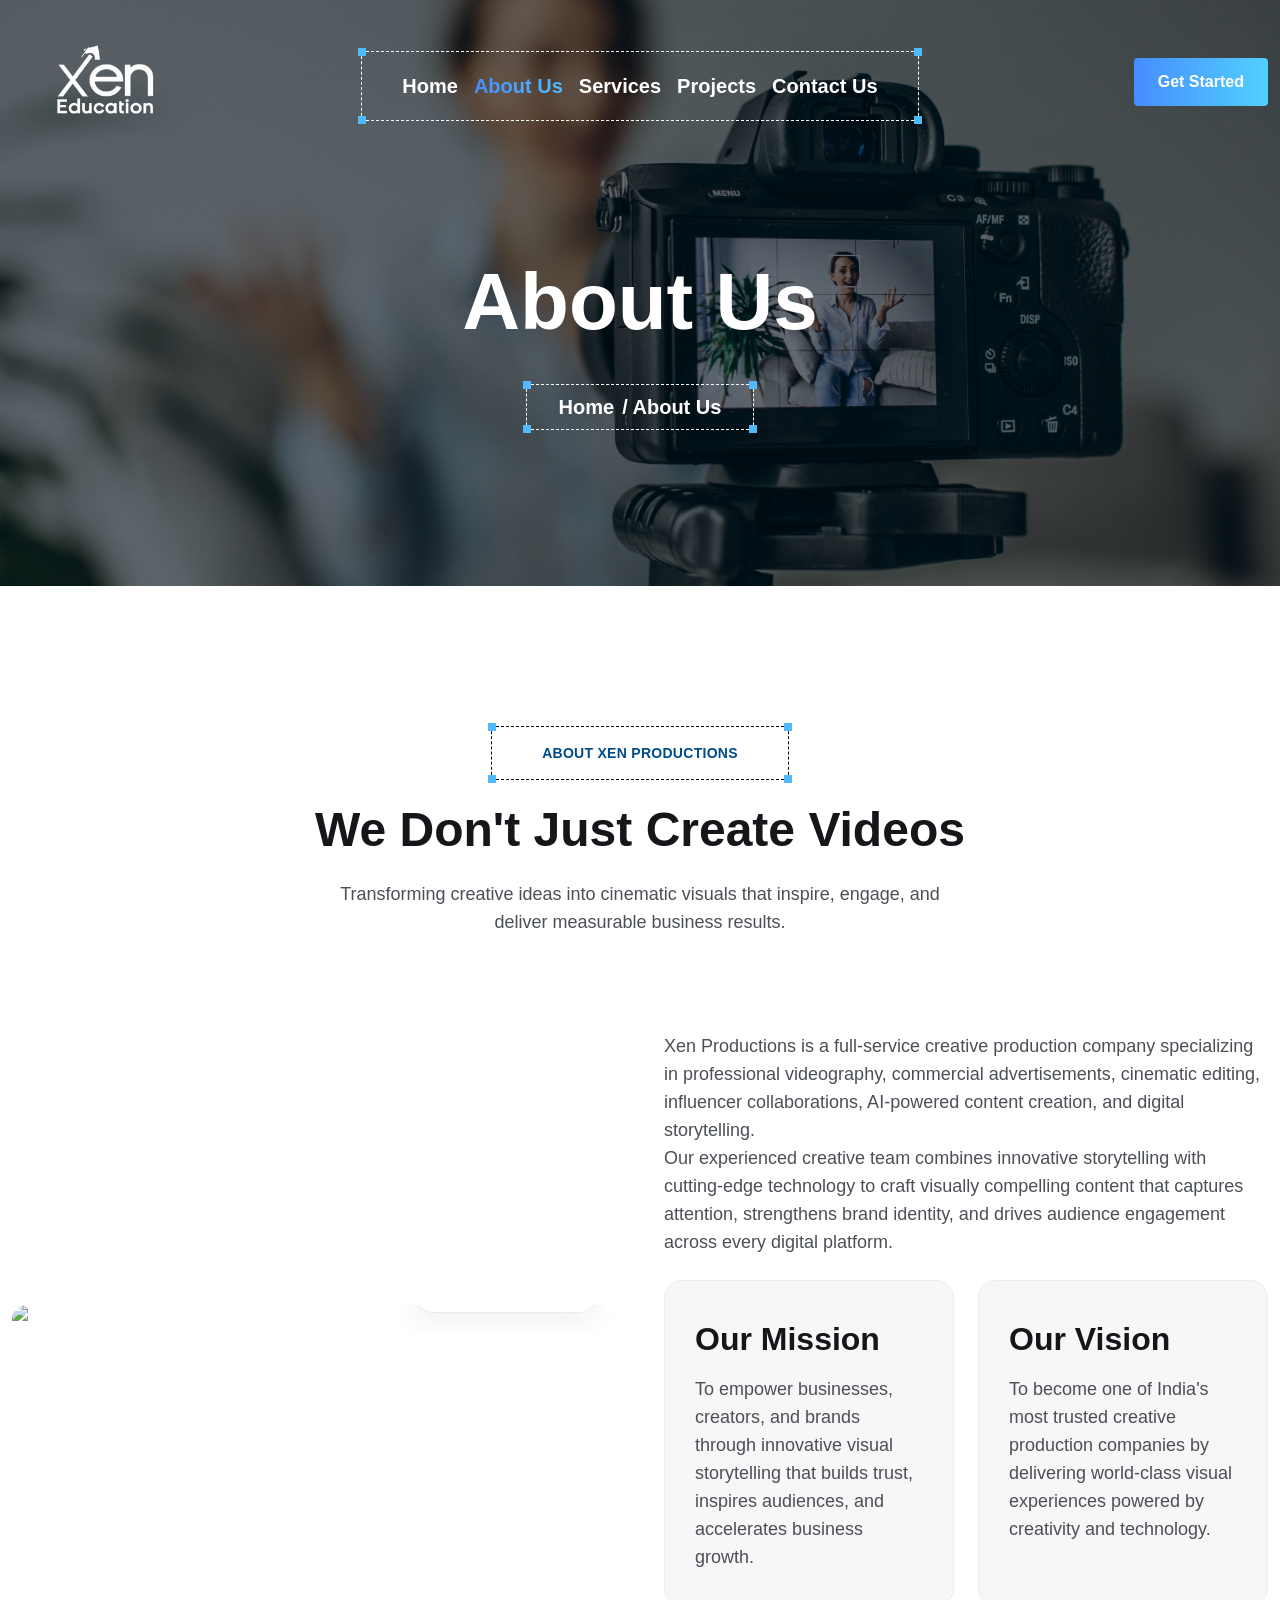
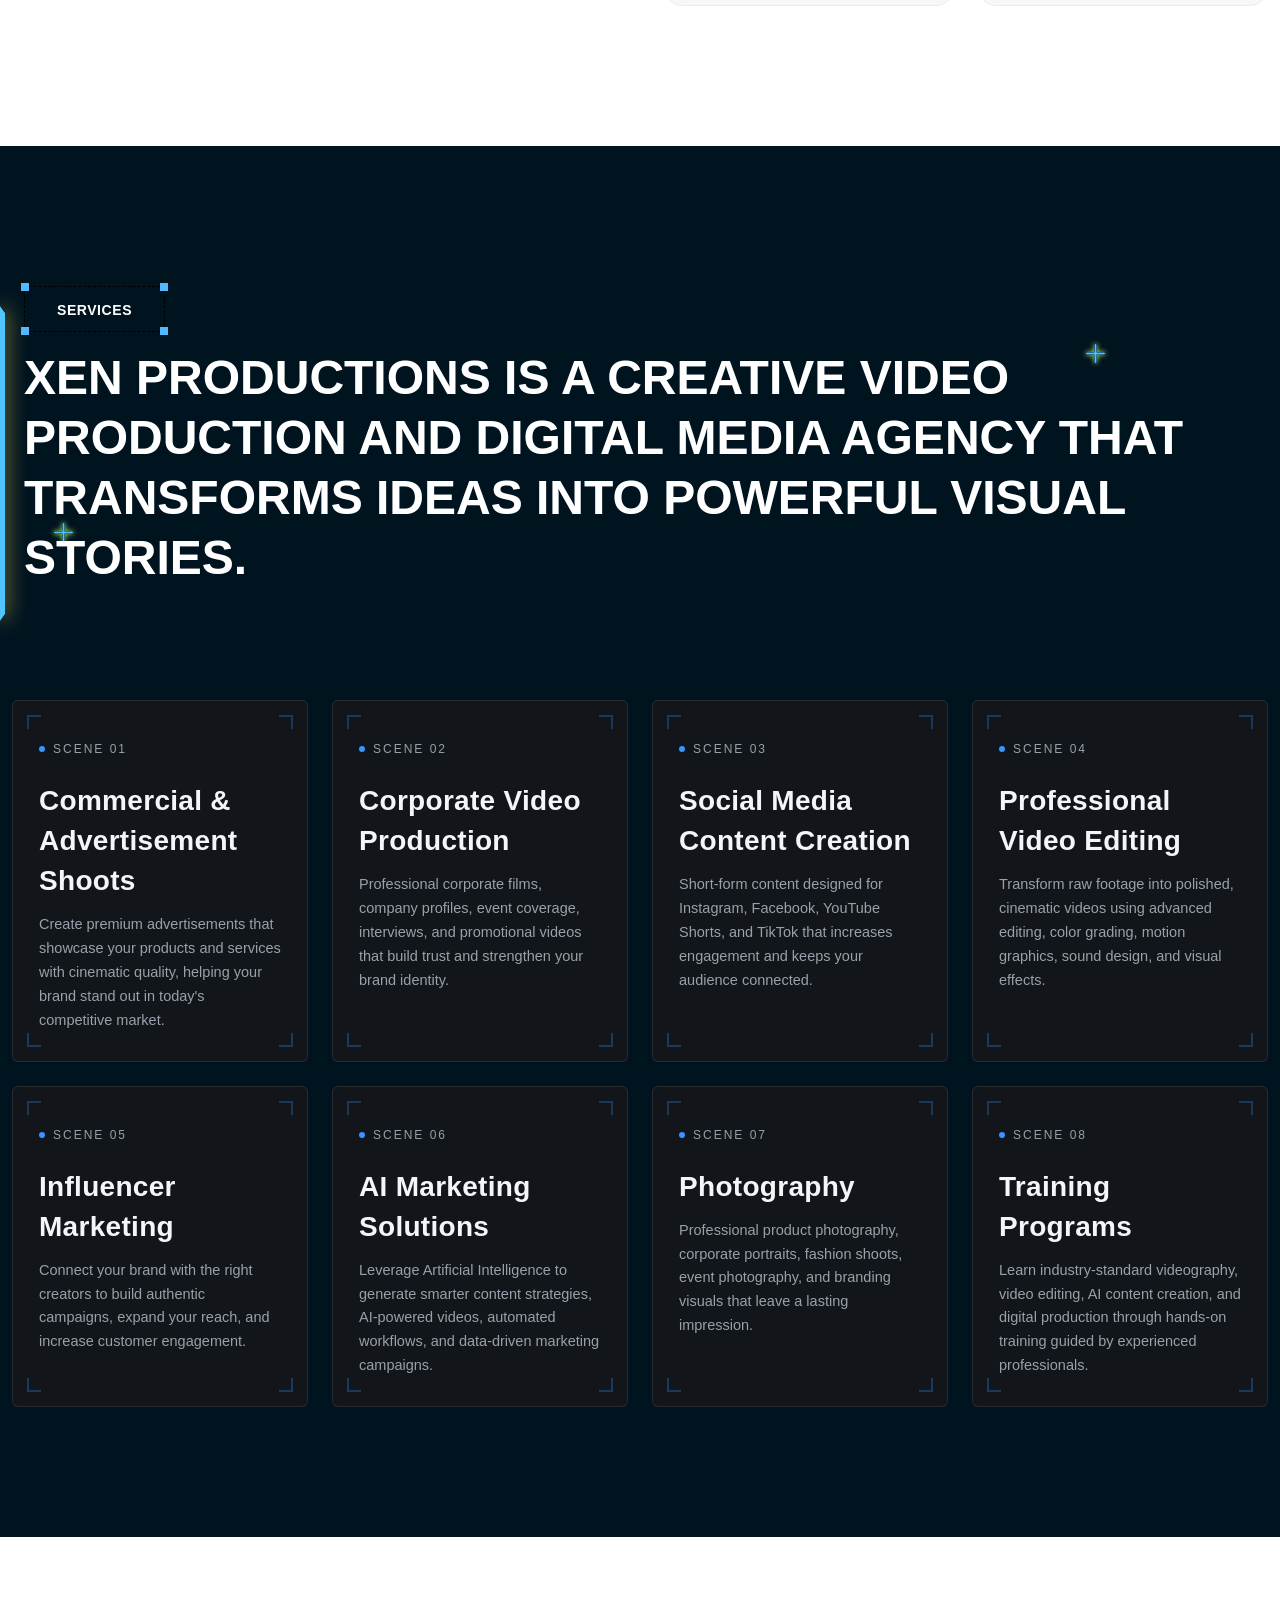
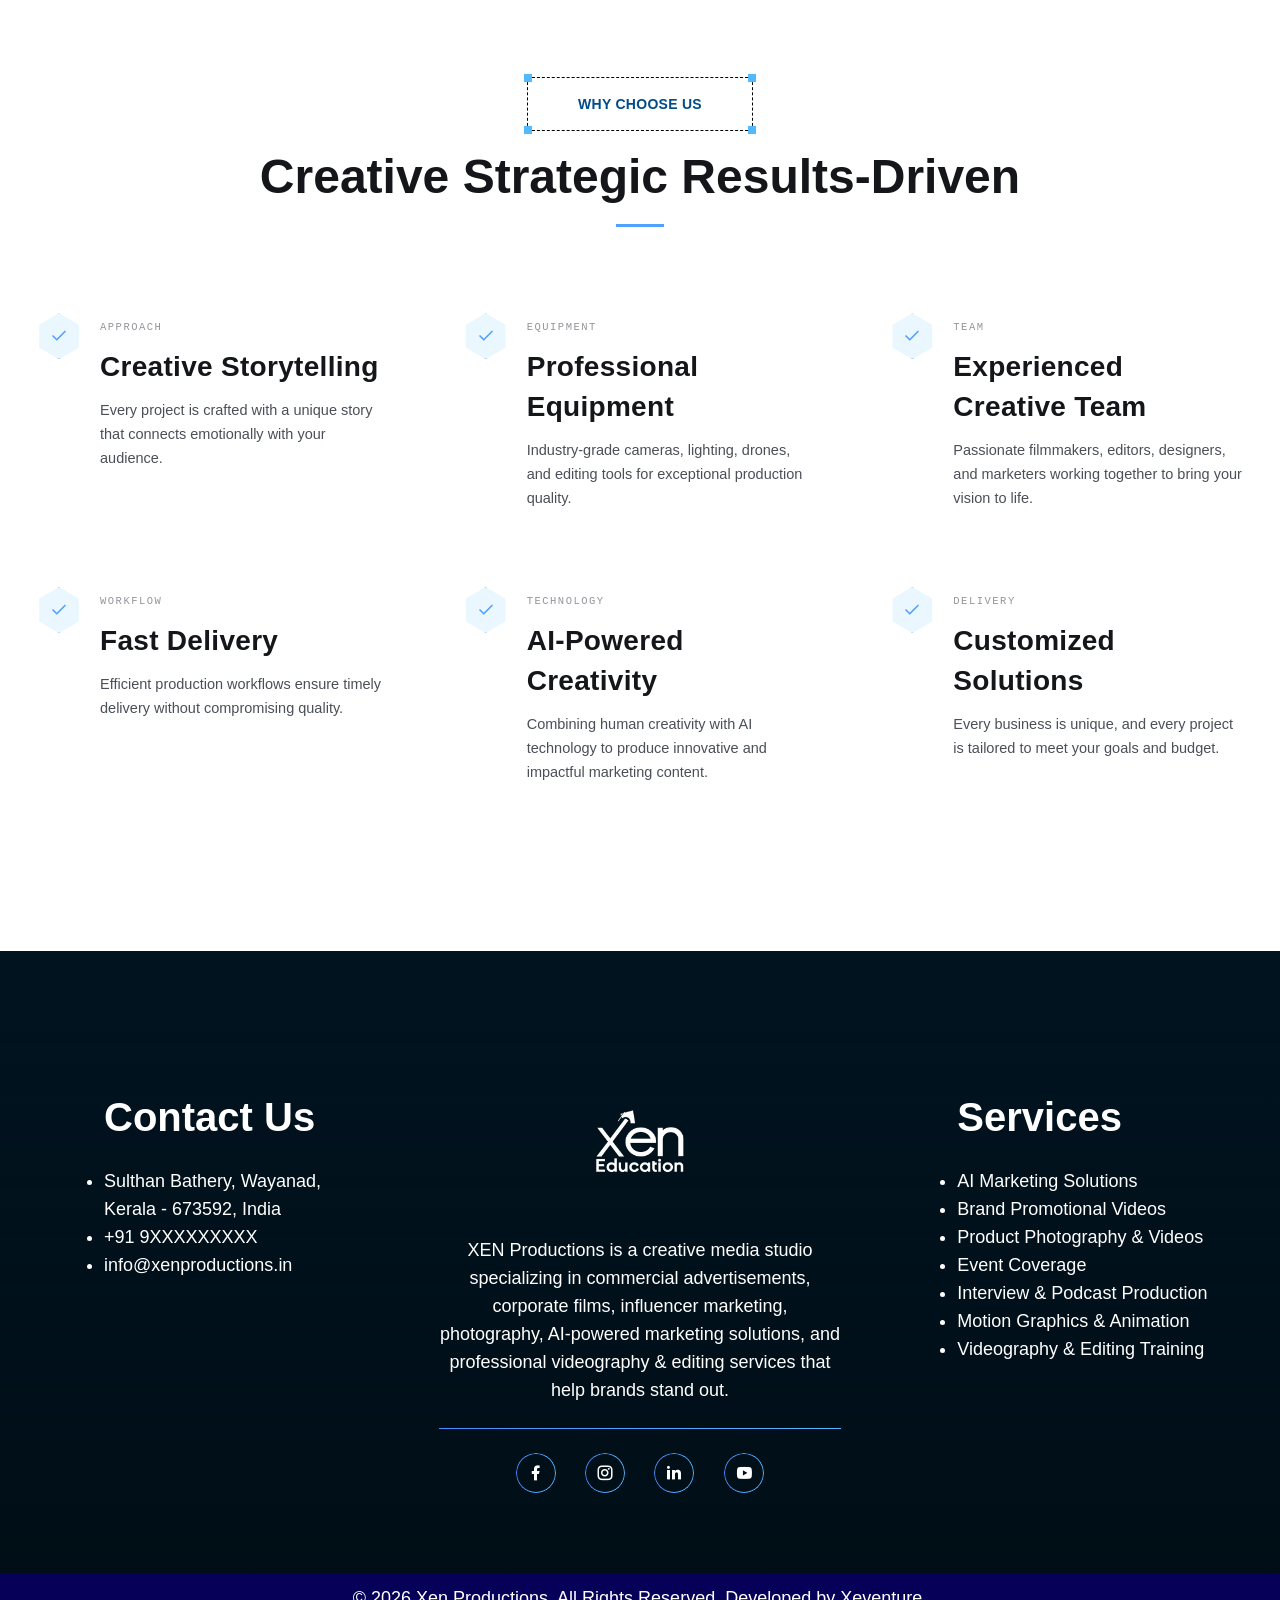
==== commit b647ac72: "subpages" ====
--- a/about.html
+++ b/about.html
@@ -7,13 +7,216 @@
     <meta name="description"
         content="Vimato is a futuristic AI agent template designed for generating images, videos, and animations—ideal for creative platforms, SaaS tools, and tech startups.">
     <title>About - Xen Productions</title>
+    <link rel="stylesheet" href="https://cdnjs.cloudflare.com/ajax/libs/font-awesome/6.7.2/css/all.min.css">
     <link rel="icon" type="image/png" href="images/favicon-1.png">
     <link rel="stylesheet" href="css/bootstrap.min.css">
     <link rel="stylesheet" href="css/swiper.min.css">
     <link rel="stylesheet" href="css/offcanvas.css">
     <link rel="stylesheet" href="css/style.css">
     <link rel="stylesheet" href="css/remixicon.css">
+    <link rel="stylesheet" href="css/service.css">
     <link rel="stylesheet" href="css/main.css">
+    <style>
+        :root{
+            --xen-accent: #51a2fe;
+            --xen-dark: #14161a;
+            --xen-text: #4b4f57;
+            --xen-heading: #14161a;
+            --xen-border: #ececec;
+            --xen-surface: #ffffff;
+            --xen-surface-soft: #f7f7f8;
+            --xen-shadow: 0 10px 30px rgba(20, 22, 26, 0.06);
+        }
+
+        .about-detail-area.bg-white,
+        .why-choose-area,
+        .process-area,
+        .statistics-area{
+            background-color: var(--xen-surface) !important;
+            background-image: none !important;
+        }
+
+        .about-detail-area .section-heading-wrapper h2,
+       
+        .why-choose-area .section-heading-wrapper h2,
+        .process-area .section-heading-wrapper h2{
+            color: var(--xen-heading);
+        }
+
+        .about-detail-area .section-heading-wrapper p{
+            color: var(--xen-text);
+            max-width: 640px;
+            margin-left: auto;
+            margin-right: auto;
+        }
+
+        .about-detail-area .sub-heading span,
+       
+        .why-choose-area .sub-heading span,
+        .process-area .sub-heading span{
+            display: inline-block;
+            padding: 6px 18px;
+            border-radius: 999px;
+            color: #004c8a;
+            font-weight: 600;
+            letter-spacing: .02em;
+        }
+
+        /* Image + experience badge */
+        .about-image{
+            border-radius: 20px;
+            overflow: hidden;
+        }
+        .about-image img{
+            width: 100%;
+            display: block;
+            border-radius: 20px;
+        }
+        .experience-card{
+            position: absolute;
+            right: 20px;
+            bottom: 20px;
+            background: var(--xen-surface);
+            border: 1px solid var(--xen-border);
+            box-shadow: var(--xen-shadow);
+            border-radius: 16px;
+            padding: 18px 22px;
+            text-align: center;
+            min-width: 150px;
+        }
+        .experience-card h2{
+            margin: 0;
+            font-size: 2rem;
+            color: var(--xen-heading);
+            line-height: 1;
+        }
+        .experience-card span{
+            display: block;
+            margin-top: 6px;
+            font-size: .8rem;
+            color: var(--xen-text);
+        }
+
+        .about-content h3{
+            color: var(--xen-heading);
+        }
+        .about-content p{
+            color: var(--xen-text);
+        }
+
+        /* Mission / Vision cards */
+        .mission-card{
+            background: var(--xen-surface-soft);
+            border: 1px solid var(--xen-border);
+            border-radius: 18px;
+            padding: 34px 30px;
+            height: 100%;
+            transition: box-shadow .25s ease, transform .25s ease, background .25s ease;
+        }
+        .mission-card:hover{
+            box-shadow: var(--xen-shadow);
+            transform: translateY(-4px);
+            background: var(--xen-surface);
+        }
+        .mission-card .icon{
+            width: 56px;
+            height: 56px;
+            border-radius: 14px;
+            display: flex;
+            align-items: center;
+            justify-content: center;
+            background: var(--xen-accent);
+            color: var(--xen-surface);
+            font-size: 1.3rem;
+            margin-bottom: 18px;
+        }
+        .mission-card h4{
+            color: var(--xen-heading);
+            margin-bottom: 12px;
+        }
+        .mission-card p{
+            color: var(--xen-text);
+            margin: 0;
+        }
+
+        /* Counter boxes */
+        .counter-box{
+            padding: 20px 10px;
+        }
+        .counter-box h2{
+            font-size: 2.4rem;
+            color: var(--xen-heading);
+            margin: 0;
+        }
+        .counter-box span{
+            display: block;
+            margin-top: 6px;
+            color: var(--xen-text);
+            font-size: .9rem;
+        }
+
+   
+        /* Process steps */
+        .process-step{
+            background: var(--xen-surface);
+            border: 1px solid var(--xen-border);
+            border-radius: 18px;
+            padding: 30px 22px;
+            text-align: center;
+            height: 100%;
+            transition: box-shadow .25s ease, transform .25s ease;
+        }
+        .process-step:hover{
+            box-shadow: var(--xen-shadow);
+            transform: translateY(-4px);
+        }
+        .process-number{
+            display: inline-flex;
+            align-items: center;
+            justify-content: center;
+            width: 46px;
+            height: 46px;
+            border-radius: 50%;
+            background: var(--xen-accent);
+            color: var(--xen-dark);
+            font-weight: 700;
+            margin-bottom: 14px;
+        }
+        .process-step h4{
+            color: var(--xen-heading);
+        }
+        .process-step p{
+            color: var(--xen-text);
+            margin: 0;
+            font-size: .92rem;
+        }
+
+        /* Statistics */
+        .stat-box{
+            background: var(--xen-surface-soft);
+            border: 1px solid var(--xen-border);
+            border-radius: 18px;
+            padding: 30px 16px;
+        }
+        .stat-number{
+            font-size: 2.2rem;
+            color: var(--xen-heading);
+            margin: 0 0 6px;
+        }
+        .stat-box .title-xs{
+            color: var(--xen-text);
+            margin: 0;
+        }
+
+        @media (max-width: 991px){
+            .experience-card{
+                position: static;
+                margin-top: 16px;
+                display: inline-block;
+            }
+        }
+
+    </style>
 </head>
 
 <body>
@@ -135,13 +338,104 @@
         </section>
         <!-- Breadcrumb Area End -->
 
-        <!-- About Us Area Start -->
-        <section class="about-us-area about-us-area-v2 pt-140 pb-140">
+        
+
+   <!-- About Detail Area Start -->
+<section class="about-detail-area pt-140 pb-140 bg-white">
+    <div class="container common-container">
+
+        <!-- Heading -->
+        <div class="section-heading-wrapper text-center mb-70">
+            <div class="sub-heading mb-20">
+                <span>About XEN Productions</span>
+            </div>
+
+            <h2>
+                We Don't Just Create Videos
+                
+            </h2>
+
+            <p class="mt-20">
+                Transforming creative ideas into cinematic visuals that inspire,
+                engage, and deliver measurable business results.
+            </p>
+              
+        </div>
+
+        <div class="row align-items-center g-5 mt-5">
+
+            <!-- Left Image -->
+            <div class="col-lg-6">
+                <div class="about-image position-relative">
+                    <img src="images/im (2).jpg"
+                        class="img-fluid rounded-4"
+                        alt="XEN Productions">
+                    <div class="experience-card">
+                        <h2>5+</h2>
+                        <span>Years of Creative Excellence</span>
+                    </div>
+                </div>
+            </div>
+
+            <!-- Right Content -->
+            <div class="col-lg-6">
+             
+                   <!-- Mission & Vision -->
+        <div class="row g-4">
+             <div class="about-content">                 
+                    <p class="mb-25">
+                        Xen Productions is a full-service creative production
+                        company specializing in professional videography,
+                        commercial advertisements, cinematic editing,
+                        influencer collaborations, AI-powered content creation,
+                        and digital storytelling.
+                    </p>
+                    <p class="mb-35">
+                        Our experienced creative team combines innovative
+                        storytelling with cutting-edge technology to craft
+                        visually compelling content that captures attention,
+                        strengthens brand identity, and drives audience
+                        engagement across every digital platform.
+                    </p>
+                </div>
+            <div class="col-lg-6">
+                <div class="mission-card">
+                    <h4>Our Mission</h4>
+                    <p>
+                        To empower businesses, creators, and brands through
+                        innovative visual storytelling that builds trust,
+                        inspires audiences, and accelerates business growth.
+                    </p>
+                </div>
+            </div>
+            <div class="col-lg-6">
+                <div class="mission-card">
+                    <h4>Our Vision</h4>
+                    <p>
+                        To become one of India's most trusted creative
+                        production companies by delivering world-class visual
+                        experiences powered by creativity and technology.
+                    </p>
+                </div>
+            </div>
+        </div>
+        
+            </div>
+
+        </div>
+
+     
+
+    </div>
+</section>
+<!-- About Detail Area End -->
+ <!-- About Us Area Start -->
+        <section class="about-us-area about-us-area-v2 pt-140 ">
             <div class="container">
             <div class="section-shape">
                 <svg width="25" height="355" viewBox="0 0 25 355" fill="none" xmlns="http://www.w3.org/2000/svg">
                     <g filter="url(#filter0_d_762_16_abs_0011101)">
-                        <path d="M0 20L5 27V328L0 335V20Z" fill="#FEE551"></path>
+                        <path d="M0 20L5 27V328L0 335V20Z" fill="#4fc4ff"></path>
                     </g>
                     <defs>
                         <filter id="filter0_d_762_16_abs_0011101" x="-20" y="0" width="45" height="355"
@@ -165,8 +459,8 @@
             <div class="section-plus-shape">
                 <svg width="29" height="29" viewBox="0 0 29 29" fill="none" xmlns="http://www.w3.org/2000/svg">
                     <g filter="url(#filter0_d_766_2_abs_0011102)">
-                        <path d="M14.5 6V23" stroke="#FEE551" stroke-width="2" stroke-linecap="round"></path>
-                        <path d="M6 14.5H23" stroke="#FEE551" stroke-width="2" stroke-linecap="round"></path>
+                        <path d="M14.5 6V23" stroke="#4fc4ff" stroke-width="2" stroke-linecap="round"></path>
+                        <path d="M6 14.5H23" stroke="#4fc4ff" stroke-width="2" stroke-linecap="round"></path>
                     </g>
                     <defs>
                         <filter id="filter0_d_766_2_abs_0011102" x="0" y="0" width="29" height="29"
@@ -189,8 +483,8 @@
             <div class="section-plus-shape-bottom">
                 <svg width="29" height="29" viewBox="0 0 29 29" fill="none" xmlns="http://www.w3.org/2000/svg">
                     <g filter="url(#filter0_d_766_2_abs_0011103)">
-                        <path d="M14.5 6V23" stroke="#FEE551" stroke-width="2" stroke-linecap="round"></path>
-                        <path d="M6 14.5H23" stroke="#FEE551" stroke-width="2" stroke-linecap="round"></path>
+                        <path d="M14.5 6V23" stroke="#4fc4ff" stroke-width="2" stroke-linecap="round"></path>
+                        <path d="M6 14.5H23" stroke="#4fc4ff" stroke-width="2" stroke-linecap="round"></path>
                     </g>
                     <defs>
                         <filter id="filter0_d_766_2_abs_0011103" x="0" y="0" width="29" height="29"
@@ -213,7 +507,7 @@
             <div class="container common-container">
                 <div class="section-heading-wrapper">
                     <div class="sub-heading mb-16">
-                        <span>About Xen Productions</span>
+                        <span>Services</span>
                     </div>
 
                     <h2 class="revealing-text">
@@ -230,53 +524,184 @@
                         </span>
                     </h2>
                 </div>
-                <div class="about-us-content-area">
-                    <div class="counter-wrapper" data-target="150">
-                        <span class="counter-number">0</span>
-
-                        <div class="counter-label">
-                            <h2>+</h2>
-                            <h3 class="title-xs">Projects</h3>
-                        </div>
-                    </div>
-                    <div class="feature-list-wrapper">
-
-                        <div class="feature-list item-1 primary-bg3">
-                            <h4 class="title-xs">Commercial & Ad Films</h4>
-                        </div>
-
-                        <div class="feature-list item-2 secondary-bg">
-                            <h4 class="title-xs"> Brand Videos</h4>
-                        </div>
-
-
-                        <div class="feature-list item-4">
-                            <h4 class="title-xs">AI Marketing </h4>
-                        </div>
-
-                        <div class="feature-list item-3 secondary-bg2">
-                            <h4 class="title-xs">Professional Video Editing</h4>
-                        </div>
-
-                        <div class="feature-list item-5 primary-bg2">
-                            <h4 class="title-xs">Influencer Marketing</h4>
-                        </div>
-
-                    </div>
-                </div>
+              
             </div>
             </div>
         </section>
         <!-- About Us Area End -->
-         
-
-
-
-
+<!-- services area -->
+  <section class="services-area mt-0 pt-0">
+    <div class="container common-container">
+        
+        <div class="row gy-4">
+
+            <div class="col-xl-3 col-lg-4 col-md-6 col-sm-12">
+                <div class="service-card">
+                    <div class="card-body">
+                        <div class="scene-tag"><span class="rec-dot"></span>Scene 01</div>
+                        <h4 class="title-xs">Commercial &amp; Advertisement Shoots</h4>
+                        <p>Create premium advertisements that showcase your products and services with cinematic quality, helping your brand stand out in today's competitive market.</p>
+                    </div>
+                </div>
+            </div>
+
+            <div class="col-xl-3 col-lg-4 col-md-6 col-sm-12">
+                <div class="service-card">
+                    <div class="card-body">
+                        <div class="scene-tag"><span class="rec-dot"></span>Scene 02</div>
+                        <h4 class="title-xs">Corporate Video Production</h4>
+                        <p>Professional corporate films, company profiles, event coverage, interviews, and promotional videos that build trust and strengthen your brand identity.</p>
+                    </div>
+                </div>
+            </div>
+
+            <div class="col-xl-3 col-lg-4 col-md-6 col-sm-12">
+                <div class="service-card">
+                    <div class="card-body">
+                        <div class="scene-tag"><span class="rec-dot"></span>Scene 03</div>
+                        <h4 class="title-xs">Social Media Content Creation</h4>
+                        <p>Short-form content designed for Instagram, Facebook, YouTube Shorts, and TikTok that increases engagement and keeps your audience connected.</p>
+                    </div>
+                </div>
+            </div>
+
+            <div class="col-xl-3 col-lg-4 col-md-6 col-sm-12">
+                <div class="service-card">
+                    <div class="card-body">
+                        <div class="scene-tag"><span class="rec-dot"></span>Scene 04</div>
+                        <h4 class="title-xs">Professional Video Editing</h4>
+                        <p>Transform raw footage into polished, cinematic videos using advanced editing, color grading, motion graphics, sound design, and visual effects.</p>
+                    </div>
+                </div>
+            </div>
+
+            <div class="col-xl-3 col-lg-4 col-md-6 col-sm-12">
+                <div class="service-card">
+                    <div class="card-body">
+                        <div class="scene-tag"><span class="rec-dot"></span>Scene 05</div>
+                        <h4 class="title-xs">Influencer Marketing</h4>
+                        <p>Connect your brand with the right creators to build authentic campaigns, expand your reach, and increase customer engagement.</p>
+                    </div>
+                </div>
+            </div>
+
+            <div class="col-xl-3 col-lg-4 col-md-6 col-sm-12">
+                <div class="service-card">
+                    <div class="card-body">
+                        <div class="scene-tag"><span class="rec-dot"></span>Scene 06</div>
+                        <h4 class="title-xs">AI Marketing Solutions</h4>
+                        <p>Leverage Artificial Intelligence to generate smarter content strategies, AI-powered videos, automated workflows, and data-driven marketing campaigns.</p>
+                    </div>
+                </div>
+            </div>
+
+            <div class="col-xl-3 col-lg-4 col-md-6 col-sm-12">
+                <div class="service-card">
+                    <div class="card-body">
+                        <div class="scene-tag"><span class="rec-dot"></span>Scene 07</div>
+                        <h4 class="title-xs">Photography</h4>
+                        <p>Professional product photography, corporate portraits, fashion shoots, event photography, and branding visuals that leave a lasting impression.</p>
+                    </div>
+                </div>
+            </div>
+
+            <div class="col-xl-3 col-lg-4 col-md-6 col-sm-12">
+                <div class="service-card">
+                    <div class="card-body">
+                        <div class="scene-tag"><span class="rec-dot"></span>Scene 08</div>
+                        <h4 class="title-xs">Training Programs</h4>
+                        <p>Learn industry-standard videography, video editing, AI content creation, and digital production through hands-on training guided by experienced professionals.</p>
+                    </div>
+                </div>
+            </div>
+
+        </div>
+    </div>
+</section>
+<!-- services area end -->
+
+<!-- Why Choose Us Area Start -->
+<section class="why-choose-area pt-140 pb-140">
+    <div class="container common-container">
+        <div class="section-heading-wrapper text-center mb-60">
+            <div class="sub-heading mb-16">
+                <span>Why Choose us</span>
+            </div>
+            <h2>Creative Strategic Results-Driven</h2>
+        </div>
+        <div class="row gy-4">
+            <div class="col-xl-4 col-lg-6 col-md-6 col-sm-12">
+                <div class="why-choose-item">
+                    <div class="wc-badge"><svg viewBox="0 0 24 24" fill="none" stroke-width="2.2" stroke-linecap="round" stroke-linejoin="round"><polyline points="20 6 9 17 4 12"></polyline></svg></div>
+                    <div class="wc-content">
+                        <span class="wc-label">Approach</span>
+                        <h4 class="title-xs mb-12">Creative Storytelling</h4>
+                        <p>Every project is crafted with a unique story that connects emotionally with your audience.</p>
+                    </div>
+                </div>
+            </div>
+            <div class="col-xl-4 col-lg-6 col-md-6 col-sm-12">
+                <div class="why-choose-item">
+                    <div class="wc-badge"><svg viewBox="0 0 24 24" fill="none" stroke-width="2.2" stroke-linecap="round" stroke-linejoin="round"><polyline points="20 6 9 17 4 12"></polyline></svg></div>
+                    <div class="wc-content">
+                        <span class="wc-label">Equipment</span>
+                        <h4 class="title-xs mb-12">Professional Equipment</h4>
+                        <p>Industry-grade cameras, lighting, drones, and editing tools for exceptional production quality.</p>
+                    </div>
+                </div>
+            </div>
+            <div class="col-xl-4 col-lg-6 col-md-6 col-sm-12">
+                <div class="why-choose-item">
+                    <div class="wc-badge"><svg viewBox="0 0 24 24" fill="none" stroke-width="2.2" stroke-linecap="round" stroke-linejoin="round"><polyline points="20 6 9 17 4 12"></polyline></svg></div>
+                    <div class="wc-content">
+                        <span class="wc-label">Team</span>
+                        <h4 class="title-xs mb-12">Experienced Creative Team</h4>
+                        <p>Passionate filmmakers, editors, designers, and marketers working together to bring your vision to life.</p>
+                    </div>
+                </div>
+            </div>
+            <div class="col-xl-4 col-lg-6 col-md-6 col-sm-12">
+                <div class="why-choose-item">
+                    <div class="wc-badge"><svg viewBox="0 0 24 24" fill="none" stroke-width="2.2" stroke-linecap="round" stroke-linejoin="round"><polyline points="20 6 9 17 4 12"></polyline></svg></div>
+                    <div class="wc-content">
+                        <span class="wc-label">Workflow</span>
+                        <h4 class="title-xs mb-12">Fast Delivery</h4>
+                        <p>Efficient production workflows ensure timely delivery without compromising quality.</p>
+                    </div>
+                </div>
+            </div>
+            <div class="col-xl-4 col-lg-6 col-md-6 col-sm-12">
+                <div class="why-choose-item">
+                    <div class="wc-badge"><svg viewBox="0 0 24 24" fill="none" stroke-width="2.2" stroke-linecap="round" stroke-linejoin="round"><polyline points="20 6 9 17 4 12"></polyline></svg></div>
+                    <div class="wc-content">
+                        <span class="wc-label">Technology</span>
+                        <h4 class="title-xs mb-12">AI-Powered Creativity</h4>
+                        <p>Combining human creativity with AI technology to produce innovative and impactful marketing content.</p>
+                    </div>
+                </div>
+            </div>
+            <div class="col-xl-4 col-lg-6 col-md-6 col-sm-12">
+                <div class="why-choose-item">
+                    <div class="wc-badge"><svg viewBox="0 0 24 24" fill="none" stroke-width="2.2" stroke-linecap="round" stroke-linejoin="round"><polyline points="20 6 9 17 4 12"></polyline></svg></div>
+                    <div class="wc-content">
+                        <span class="wc-label">Delivery</span>
+                        <h4 class="title-xs mb-12">Customized Solutions</h4>
+                        <p>Every business is unique, and every project is tailored to meet your goals and budget.</p>
+                    </div>
+                </div>
+            </div>
+        </div>
+    </div>
+</section>
+<!-- Why Choose Us Area End -->
+
+  
+
+      
 
     </main>
     <!-- Footer Area Start -->
-    <footer class="footer-area pt-140" style="background-image: url(images/footer-bg.jpg);">
+    <footer class="footer-area pt-140" >
         <div class="bg-overly"></div>
         <div class="container common-container">
 
--- a/css/main.css
+++ b/css/main.css
@@ -1,4 +1,5 @@
 @charset "UTF-8";
+
 /*-----------------------------------------------------------------------------------
 
   
@@ -171,46 +172,59 @@
   margin-bottom: 180px;
 }
 
-@media only screen and (min-width: 576px) and (max-width: 767.98px), (max-width: 576px) {
+@media only screen and (min-width: 576px) and (max-width: 767.98px),
+(max-width: 576px) {
   .ptb-140 {
     padding: 50px 0;
   }
+
   .mtb-140 {
     margin: 50px 0;
   }
+
   .pb-140 {
     padding-bottom: 50px;
   }
+
   .pt-140 {
     padding-top: 50px;
   }
+
   .mt-140 {
     margin-top: 50px;
   }
+
   .mb-180 {
     margin-bottom: 20px;
   }
 }
+
 @media only screen and (min-width: 768px) and (max-width: 991.98px) {
   .ptb-140 {
     padding: 80px 0;
   }
+
   .pt-140 {
     padding-top: 80px;
   }
+
   .pb-140 {
     padding-bottom: 80px;
   }
+
   .mtb-140 {
     margin: 80px 0;
   }
+
   .mt-140 {
     margin-top: 80px;
   }
+
   .mb-180 {
     margin-bottom: 80px;
   }
 }
+
 .p-60 {
   padding: 60px;
 }
@@ -243,29 +257,37 @@
   margin-bottom: 44px;
 }
 
-@media only screen and (min-width: 576px) and (max-width: 767.98px), (max-width: 576px) {
+@media only screen and (min-width: 576px) and (max-width: 767.98px),
+(max-width: 576px) {
   .p-60 {
     padding: 30px;
   }
+
   .pt-60 {
     padding-top: 30px;
   }
+
   .pb-60 {
     padding-bottom: 30px;
   }
+
   .mt-80 {
     margin-top: 40px;
   }
+
   .mb-80 {
     margin-bottom: 40px;
   }
+
   .mt-60 {
     margin-top: 30px;
   }
+
   .mb-60 {
     margin-bottom: 30px;
   }
 }
+
 .mt-32 {
   margin-top: 32px;
 }
@@ -346,17 +368,21 @@
   padding-bottom: 40px;
 }
 
-@media only screen and (min-width: 576px) and (max-width: 767.98px), (max-width: 576px) {
+@media only screen and (min-width: 576px) and (max-width: 767.98px),
+(max-width: 576px) {
   .p-40 {
     padding: 20px;
   }
+
   .pt-40 {
     padding-top: 20px;
   }
+
   .pb-40 {
     padding-bottom: 20px;
   }
 }
+
 .p-24 {
   padding: 24px;
 }
@@ -424,106 +450,136 @@
   0% {
     transform: rotate(0deg);
   }
+
   100% {
     transform: rotate(360deg);
   }
 }
+
 @keyframes floatUpDown {
   0% {
     transform: translateY(0);
   }
+
   100% {
     transform: translateY(-30px);
   }
 }
+
 @keyframes floatLeftRight {
   0% {
     transform: translateX(0);
   }
+
   100% {
     transform: translateX(-20px);
   }
 }
+
 @keyframes bounce {
-  0%, 100% {
+
+  0%,
+  100% {
     transform: translateY(0);
   }
+
   40% {
     transform: translateY(-10px);
   }
+
   70% {
     transform: translateY(5px);
   }
+
   90% {
     transform: translateY(-3px);
   }
 }
+
 @keyframes pop-rotate {
   0% {
     transform: scale(0.9) rotate(0deg);
     opacity: 0.7;
   }
+
   50% {
     transform: scale(1.15) rotate(10deg);
     opacity: 1;
   }
+
   100% {
     transform: scale(1) rotate(0deg);
   }
 }
+
 @keyframes morph {
   0% {
     transform: scale(1) skew(0deg, 0deg);
   }
+
   50% {
     transform: scale(1.1) skew(3deg, 3deg);
   }
+
   100% {
     transform: scale(1) skew(0deg, 0deg);
   }
 }
+
 @keyframes fadeIn {
   from {
     opacity: 0;
     transform: translateY(-10px);
   }
+
   to {
     opacity: 1;
     transform: translateY(0);
   }
 }
+
 @keyframes marquee1 {
   0% {
     left: 0;
   }
+
   100% {
     left: -100%;
   }
 }
+
 @keyframes scrollText {
   0% {
     transform: translateX(0);
   }
+
   100% {
     transform: translateX(-50%);
   }
 }
+
 @keyframes marqueeScroll {
   0% {
     transform: translateX(0);
   }
+
   100% {
     transform: translateX(-50%);
   }
 }
+
 @keyframes float {
-  0%, 100% {
+
+  0%,
+  100% {
     transform: translateY(0px);
   }
+
   50% {
     transform: translateY(-15px);
   }
 }
+
 /* Hero Content Animation */
 @keyframes heroFadeUp {
   from {
@@ -531,45 +587,54 @@
     transform: translateY(30px);
     filter: blur(20px);
   }
+
   to {
     opacity: 1;
     transform: translateY(0);
     filter: blur(0);
   }
 }
+
 @keyframes brandSlideUp {
   from {
     opacity: 0;
     transform: translateY(24px);
   }
+
   to {
     opacity: 1;
     transform: translateY(0);
   }
 }
+
 @keyframes apperFromBack {
   0% {
     opacity: 0;
   }
+
   20% {
     opacity: 0;
   }
+
   100% {
     opacity: 1;
   }
 }
+
 @font-face {
   font-family: "Inter";
   src: url(../fonts/Inter_18pt-Light.ttf) format("truetype"), url(../fonts/Inter_18pt-Medium.ttf) format("truetype"), url(../fonts/Inter_18pt-Regular.ttf) format("truetype");
   font-weight: normal;
   font-style: normal;
 }
+
 @font-face {
   font-family: "Plus Jakarta Sans";
   src: url(../fonts/PlusJakartaSans-Bold.ttf) format("truetype"), url(../fonts/PlusJakartaSans-ExtraBold.ttf) format("truetype"), url(../fonts/PlusJakartaSans-Medium.ttf) format("truetype"), url(../fonts/PlusJakartaSans-Regular.ttf) format("truetype"), url(../fonts/PlusJakartaSans-SemiBold.ttf) format("truetype");
   font-weight: normal;
   font-style: normal;
 }
+
 * {
   margin: 0;
   padding: 0;
@@ -628,13 +693,16 @@
   font-size: var(--zo-fz-h1);
   line-height: var(--zo-lh-h1);
 }
+
 @media only screen and (min-width: 768px) and (max-width: 991.98px) {
   h1 {
     font-size: var(--zo-fz-tab-h1);
     line-height: var(--zo-lh-tab-h1);
   }
 }
-@media only screen and (min-width: 576px) and (max-width: 767.98px), (max-width: 576px) {
+
+@media only screen and (min-width: 576px) and (max-width: 767.98px),
+(max-width: 576px) {
   h1 {
     font-size: var(--zo-fz-mob-h1);
     line-height: var(--zo-lh-mob-h1);
@@ -645,13 +713,16 @@
   font-size: var(--zo-fz-h2);
   line-height: var(--zo-lh-h2);
 }
+
 @media only screen and (min-width: 768px) and (max-width: 991.98px) {
   h2 {
     font-size: var(--zo-fz-tab-h2);
     line-height: var(--zo-lh-tab-h2);
   }
 }
-@media only screen and (min-width: 576px) and (max-width: 767.98px), (max-width: 576px) {
+
+@media only screen and (min-width: 576px) and (max-width: 767.98px),
+(max-width: 576px) {
   h2 {
     font-size: var(--zo-fz-mob-h2);
     line-height: var(--zo-lh-mob-h2);
@@ -662,13 +733,16 @@
   font-size: var(--zo-fz-h3);
   line-height: var(--zo-lh-h3);
 }
+
 @media only screen and (min-width: 768px) and (max-width: 991.98px) {
   h3 {
     font-size: var(--zo-fz-tab-h3);
     line-height: var(--zo-lh-tab-h3);
   }
 }
-@media only screen and (min-width: 576px) and (max-width: 767.98px), (max-width: 576px) {
+
+@media only screen and (min-width: 576px) and (max-width: 767.98px),
+(max-width: 576px) {
   h3 {
     font-size: var(--zo-fz-mob-h3);
     line-height: var(--zo-lh-mob-h3);
@@ -679,13 +753,16 @@
   font-size: var(--zo-fz-h4);
   line-height: var(--zo-lh-h4);
 }
+
 @media only screen and (min-width: 768px) and (max-width: 991.98px) {
   h4 {
     font-size: var(--zo-fz-tab-h4);
     line-height: var(--zo-lh-tab-h4);
   }
 }
-@media only screen and (min-width: 576px) and (max-width: 767.98px), (max-width: 576px) {
+
+@media only screen and (min-width: 576px) and (max-width: 767.98px),
+(max-width: 576px) {
   h4 {
     font-size: var(--zo-fz-mob-h4);
     line-height: var(--zo-lh-mob-h4);
@@ -696,13 +773,16 @@
   font-size: var(--zo-fz-h5);
   line-height: var(--zo-lh-h5);
 }
+
 @media only screen and (min-width: 768px) and (max-width: 991.98px) {
   h5 {
     font-size: var(--zo-fz-tab-h5);
     line-height: var(--zo-lh-tab-h5);
   }
 }
-@media only screen and (min-width: 576px) and (max-width: 767.98px), (max-width: 576px) {
+
+@media only screen and (min-width: 576px) and (max-width: 767.98px),
+(max-width: 576px) {
   h5 {
     font-size: var(--zo-fz-mob-h5);
     line-height: var(--zo-lh-mob-h5);
@@ -713,13 +793,16 @@
   font-size: var(--zo-fz-h6);
   line-height: var(--zo-lh-h6);
 }
+
 @media only screen and (min-width: 768px) and (max-width: 991.98px) {
   h6 {
     font-size: var(--zo-fz-tab-h6);
     line-height: var(--zo-lh-tab-h6);
   }
 }
-@media only screen and (min-width: 576px) and (max-width: 767.98px), (max-width: 576px) {
+
+@media only screen and (min-width: 576px) and (max-width: 767.98px),
+(max-width: 576px) {
   h6 {
     font-size: var(--zo-fz-mob-h6);
     line-height: var(--zo-lh-mob-h6);
@@ -757,6 +840,7 @@
     width: 100%;
   }
 }
+
 @media (min-width: 1600px) {
   .header-container-v2 {
     max-width: 1680px;
@@ -780,13 +864,16 @@
   font-size: var(--zo-fz-h1);
   line-height: var(--zo-lh-h1);
 }
+
 @media only screen and (min-width: 768px) and (max-width: 991.98px) {
   .title-xxl {
     font-size: var(--zo-fz-tab-h1);
     line-height: var(--zo-lh-tab-h1);
   }
 }
-@media only screen and (min-width: 576px) and (max-width: 767.98px), (max-width: 576px) {
+
+@media only screen and (min-width: 576px) and (max-width: 767.98px),
+(max-width: 576px) {
   .title-xxl {
     font-size: var(--zo-fz-mob-h1);
     line-height: var(--zo-lh-mob-h1);
@@ -797,13 +884,16 @@
   font-size: var(--zo-fz-h2);
   line-height: var(--zo-lh-h2);
 }
+
 @media only screen and (min-width: 768px) and (max-width: 991.98px) {
   .title-lg {
     font-size: var(--zo-fz-tab-h2);
     line-height: var(--zo-lh-tab-h2);
   }
 }
-@media only screen and (min-width: 576px) and (max-width: 767.98px), (max-width: 576px) {
+
+@media only screen and (min-width: 576px) and (max-width: 767.98px),
+(max-width: 576px) {
   .title-lg {
     font-size: var(--zo-fz-mob-h2);
     line-height: var(--zo-lh-mob-h2);
@@ -814,13 +904,16 @@
   font-size: var(--zo-fz-h3);
   line-height: var(--zo-lh-h3);
 }
+
 @media only screen and (min-width: 768px) and (max-width: 991.98px) {
   .title-md {
     font-size: var(--zo-fz-tab-h3);
     line-height: var(--zo-lh-tab-h3);
   }
 }
-@media only screen and (min-width: 576px) and (max-width: 767.98px), (max-width: 576px) {
+
+@media only screen and (min-width: 576px) and (max-width: 767.98px),
+(max-width: 576px) {
   .title-md {
     font-size: var(--zo-fz-mob-h3);
     line-height: var(--zo-lh-mob-h3);
@@ -831,13 +924,16 @@
   font-size: var(--zo-fz-h4);
   line-height: var(--zo-lh-h4);
 }
+
 @media only screen and (min-width: 768px) and (max-width: 991.98px) {
   .title-sm {
     font-size: var(--zo-fz-tab-h4);
     line-height: var(--zo-lh-tab-h4);
   }
 }
-@media only screen and (min-width: 576px) and (max-width: 767.98px), (max-width: 576px) {
+
+@media only screen and (min-width: 576px) and (max-width: 767.98px),
+(max-width: 576px) {
   .title-sm {
     font-size: var(--zo-fz-mob-h4);
     line-height: var(--zo-lh-mob-h4);
@@ -848,13 +944,16 @@
   font-size: var(--zo-fz-h5);
   line-height: var(--zo-lh-h5);
 }
+
 @media only screen and (min-width: 768px) and (max-width: 991.98px) {
   .title-xs {
     font-size: var(--zo-fz-tab-h5);
     line-height: var(--zo-lh-tab-h5);
   }
 }
-@media only screen and (min-width: 576px) and (max-width: 767.98px), (max-width: 576px) {
+
+@media only screen and (min-width: 576px) and (max-width: 767.98px),
+(max-width: 576px) {
   .title-xs {
     font-size: var(--zo-fz-mob-h5);
     line-height: var(--zo-lh-mob-h5);
@@ -865,13 +964,16 @@
   font-size: var(--zo-fz-h6);
   line-height: var(--zo-lh-h6);
 }
+
 @media only screen and (min-width: 768px) and (max-width: 991.98px) {
   .title-xss {
     font-size: var(--zo-fz-tab-h6);
     line-height: var(--zo-lh-tab-h6);
   }
 }
-@media only screen and (min-width: 576px) and (max-width: 767.98px), (max-width: 576px) {
+
+@media only screen and (min-width: 576px) and (max-width: 767.98px),
+(max-width: 576px) {
   .title-xss {
     font-size: var(--zo-fz-mob-h6);
     line-height: var(--zo-lh-mob-h6);
@@ -884,37 +986,47 @@
   width: 100%;
   padding: 34px 0;
   -webkit-backdrop-filter: blur(10px);
-          backdrop-filter: blur(10px);
+  backdrop-filter: blur(10px);
   background: rgba(255, 255, 255, 0.03);
   transition: all 0.3s ease-out 0s;
   z-index: 999;
 }
-@media only screen and (min-width: 768px) and (max-width: 991.98px), only screen and (min-width: 576px) and (max-width: 767.98px), (max-width: 576px) {
+
+@media only screen and (min-width: 768px) and (max-width: 991.98px),
+only screen and (min-width: 576px) and (max-width: 767.98px),
+(max-width: 576px) {
   .header-main-area-v3 {
     padding: 15px 0;
   }
 }
+
 .header-main-area-v3.sticky {
   background: rgba(0, 0, 0, 0.6);
   box-shadow: 0 4px 24px rgba(0, 0, 0, 0.3);
 }
+
 .header-main-area-v3 .logo-wrapper a img {
   max-width: 187px;
   width: 100%;
 }
-@media only screen and (min-width: 576px) and (max-width: 767.98px), (max-width: 576px) {
+
+@media only screen and (min-width: 576px) and (max-width: 767.98px),
+(max-width: 576px) {
   .header-main-area-v3 .logo-wrapper a img {
     max-width: 130px;
   }
 }
+
 .header-main-area-v3 .main-menu nav ul {
   gap: 60px;
 }
+
 @media only screen and (min-width: 992px) and (max-width: 1199.98px) {
   .header-main-area-v3 .main-menu nav ul {
     gap: 12px;
   }
 }
+
 @media only screen and (min-width: 1200px) and (max-width: 1399px) {
   .header-main-area-v3 .main-menu nav ul {
     gap: 20px;
@@ -940,14 +1052,17 @@
   padding: 24px 0;
   z-index: 99;
 }
+
 .header-main-area .logo-wrapper img {
   max-width: 187px;
   width: 100%;
   height: auto;
 }
+
 .header-main-area .main-menu {
   position: relative;
 }
+
 .header-main-area .main-menu::after {
   content: "";
   position: absolute;
@@ -958,6 +1073,7 @@
   background-color: var(--zo-theme-primary);
   animation: spin 5s infinite forwards cubic-bezier(1, 1, 1, 1);
 }
+
 .header-main-area .main-menu::before {
   content: "";
   position: absolute;
@@ -968,6 +1084,7 @@
   background-color: var(--zo-theme-primary);
   animation: spin 5s infinite forwards cubic-bezier(1, 1, 1, 1);
 }
+
 .header-main-area .main-menu .main-menu-shape::after {
   content: "";
   position: absolute;
@@ -978,6 +1095,7 @@
   background-color: var(--zo-theme-primary);
   animation: spin 5s infinite forwards cubic-bezier(1, 1, 1, 1);
 }
+
 .header-main-area .main-menu .main-menu-shape::before {
   content: "";
   position: absolute;
@@ -1004,14 +1122,17 @@
   from {
     transform: translateY(-100%);
   }
+
   to {
     transform: translateY(0);
   }
 }
+
 .header-main-area-v2 .header-logo {
   position: relative;
   padding-left: 22px;
 }
+
 .header-main-area-v2 .header-logo::after {
   content: "";
   position: absolute;
@@ -1026,21 +1147,26 @@
   background-size: cover;
   z-index: 0;
 }
+
 @media only screen and (min-width: 992px) and (max-width: 1199.98px) {
   .header-main-area-v2 .header-logo::after {
     height: 950px;
   }
 }
+
 @media only screen and (min-width: 768px) and (max-width: 991.98px) {
   .header-main-area-v2 .header-logo::after {
     height: 130px;
   }
 }
-@media (max-width: 576px), only screen and (min-width: 576px) and (max-width: 767.98px) {
+
+@media (max-width: 576px),
+only screen and (min-width: 576px) and (max-width: 767.98px) {
   .header-main-area-v2 .header-logo::after {
     height: 90px;
   }
 }
+
 .header-main-area-v2 .header-logo img {
   position: relative;
   max-width: 156px;
@@ -1048,10 +1174,12 @@
   height: auto;
   z-index: 1;
 }
+
 .header-main-area-v2 .main-menu {
   display: flex;
   align-items: center;
 }
+
 .header-main-area-v2.sticky-header .header-logo::after {
   height: 100%;
 }
@@ -1062,27 +1190,34 @@
   align-items: center;
   gap: 20px;
 }
+
 .header-main .nav-menu-right-area .header-offcanvas-menu {
   display: inline;
 }
+
 .header-main .nav-menu-right-area .header-offcanvas-menu a {
   transition: all 0.3s ease-out 0s;
 }
+
 .header-main .nav-menu-right-area .header-offcanvas-menu a i {
   font-size: 24px;
 }
+
 .header-main .nav-menu-right-area .header-offcanvas-menu a:hover {
   color: var(--zo-theme-primary);
 }
+
 @media (min-width: 992px) {
   .header-main .nav-menu-right-area .header-offcanvas-menu {
     display: none;
   }
 }
+
 .header-main .nav-menu-right-area .button-wrapper {
   text-align: right;
   display: inline-block;
 }
+
 @media (max-width: 480px) {
   .header-main .nav-menu-right-area .button-wrapper {
     display: none;
@@ -1107,6 +1242,7 @@
   overflow: hidden;
   cursor: pointer;
 }
+
 .primary-btn::after {
   content: "";
   position: absolute;
@@ -1117,6 +1253,7 @@
   background: linear-gradient(90deg, transparent, rgba(255, 255, 255, 0.3), transparent);
   transition: 0.7s;
 }
+
 .primary-btn:hover {
   background-position: 100% 0;
   moz-transition: all 0.4s ease-in-out;
@@ -1146,6 +1283,7 @@
   overflow: hidden;
   cursor: pointer;
 }
+
 .secondary-btn-black:hover {
   background: var(--zo-common-black);
   color: var(--zo-common-white);
@@ -1182,6 +1320,7 @@
   -webkit-background-clip: text;
   -webkit-text-fill-color: transparent;
 }
+
 .explore-btn span::after {
   content: "";
   position: absolute;
@@ -1192,7 +1331,7 @@
   border-radius: 4px;
   background: var(--zo-common-black);
   -webkit-backdrop-filter: blur(4px);
-          backdrop-filter: blur(4px);
+  backdrop-filter: blur(4px);
   z-index: -1;
 }
 
@@ -1200,6 +1339,7 @@
   background: unset;
   -webkit-text-fill-color: var(--zo-common-black);
 }
+
 .explore-btn:hover span::after {
   background: transparent;
 }
@@ -1209,15 +1349,18 @@
   border: none;
   cursor: url('data:image/svg+xml;utf8,<svg width="45" height="45" viewBox="0 0 45 45" fill="none" xmlns="http://www.w3.org/2000/svg"><g clip-path="url(%23clip0_82_567)"><path d="M0 2.22995C0.0746475 0.622806 1.59248 -0.411247 3.14764 0.149384C4.9765 0.809683 6.80536 1.50736 8.63423 2.19257C20.0926 6.45337 31.551 10.7142 42.997 14.975C43.196 15.0497 43.4075 15.1245 43.6066 15.2117C44.5148 15.6103 45.0249 16.3952 45 17.3794C44.9751 18.3014 44.4028 19.0987 43.4822 19.4102C42.3998 19.7715 41.2925 20.1079 40.1977 20.4442C35.4078 21.9393 30.6179 23.4343 25.828 24.9293C25.3553 25.0788 25.094 25.3778 24.9447 25.8512C23.1532 31.6319 21.3492 37.4002 19.5452 43.1809C19.1346 44.514 18.1269 45.1992 16.8952 44.9625C16.0119 44.7881 15.4645 44.2275 15.1534 43.3803C14.0462 40.3778 12.9265 37.3878 11.8192 34.3977C7.98728 24.0572 4.14294 13.7291 0.323472 3.38859C0.186619 3.01483 0.111971 2.61616 0 2.22995Z" fill="%23FEE551"/></g><defs><clipPath id="clip0_82_567"><rect width="45" height="45" fill="white"/></clipPath></defs></svg>') 22 22, pointer;
 }
+
 .generate-btn svg {
   width: 24px;
   height: 24px;
   margin-right: 10px;
 }
+
 .generate-btn span {
   font-size: 20px;
   line-height: 28px;
 }
+
 .generate-btn:hover svg {
   animation: ripple 3s infinite normal;
 }
@@ -1234,6 +1377,7 @@
   background-clip: text;
   transition: opacity 0.4s ease, transform 0.4s ease, visibility 0.4s ease, max-height 0.4s ease;
 }
+
 .read-more-btn::after {
   content: "";
   display: block;
@@ -1243,6 +1387,7 @@
   background: var(--zo-common-gradient);
   margin-top: 3px;
 }
+
 .read-more-btn i {
   margin-left: 8px;
   font-size: 22px;
@@ -1257,6 +1402,7 @@
   background-position: center;
   background-size: cover;
 }
+
 .footer-area .bg-overly {
   position: absolute;
   top: 0;
@@ -1266,6 +1412,7 @@
   background-image: linear-gradient(0deg, rgba(0, 0, 0, 0.3019607843) 0%, var(--zo-common-black) 100%);
   z-index: 1;
 }
+
 .footer-area .cta-area {
   position: relative;
   margin: 0 auto 80px;
@@ -1276,21 +1423,26 @@
   background: var(--zo-common-gradient);
   z-index: 3;
 }
-@media only screen and (min-width: 576px) and (max-width: 767.98px), (max-width: 576px) {
+
+@media only screen and (min-width: 576px) and (max-width: 767.98px),
+(max-width: 576px) {
   .footer-area .cta-area {
     margin: 0 auto 40px;
   }
 }
+
 @media (max-width: 576px) {
   .footer-area .cta-area {
     padding: 48px 60px;
   }
 }
+
 @media (max-width: 450px) {
   .footer-area .cta-area {
     padding: 24px 48px;
   }
 }
+
 .footer-area .cta-area::before {
   content: "";
   position: absolute;
@@ -1302,87 +1454,108 @@
   height: calc(100% - 2px);
   z-index: 2;
 }
+
 .footer-area .cta-area .cta-icon {
   display: inline-block;
   margin-bottom: 24px;
   position: relative;
   z-index: 3;
 }
+
 .footer-area .cta-area h3 {
   margin-bottom: 24px;
   position: relative;
   z-index: 3;
 }
+
 .footer-area .cta-area a {
   z-index: 3;
 }
+
 .footer-area .footer-links {
   position: relative;
   z-index: 3;
 }
+
 .footer-area .contact-info {
   margin-right: 92px;
 }
+
 @media only screen and (min-width: 768px) and (max-width: 991.98px) {
   .footer-area .contact-info {
     margin-right: 24px;
   }
 }
-@media only screen and (min-width: 576px) and (max-width: 767.98px), (max-width: 576px) {
+
+@media only screen and (min-width: 576px) and (max-width: 767.98px),
+(max-width: 576px) {
   .footer-area .contact-info {
     margin-right: 0;
     text-align: center;
   }
 }
+
 .footer-area .contact-info .phone-number {
   margin-bottom: 24px;
 }
+
 @media (max-width: 576px) {
   .footer-area .contact-info .phone-number {
     margin-bottom: 16px;
   }
 }
+
 .footer-area .contact-info h3 {
   margin-bottom: 24px;
 }
+
 @media only screen and (min-width: 992px) and (max-width: 1199.98px) {
   .footer-area .contact-info h3 {
     font-size: var(--zo-fz-tab-h3);
   }
 }
+
 @media (max-width: 576px) {
   .footer-area .contact-info h3 {
     margin-bottom: 16px;
   }
 }
+
 .footer-area .contact-info address {
   font-size: var(--zo-fz-h6);
   line-height: var(--zo-lh-h6);
   font-weight: var(--zo-fw-bold);
   margin: 0;
 }
+
 .footer-area .company-info {
   text-align: center;
 }
+
 .footer-area .company-info .logo img {
   margin-bottom: 32px;
 }
+
 .footer-area .company-info p {
   margin-bottom: 24px;
 }
+
 .footer-area .social-icons {
   border-top: 1px solid transparent;
   -o-border-image: var(--zo-common-border) 1;
-     border-image: var(--zo-common-border) 1;
+  border-image: var(--zo-common-border) 1;
   padding-top: 24px;
 }
+
 .footer-area .social-icons a {
   display: inline-block;
   margin-right: 24px;
 }
+
 .footer-area .social-icons a:last-child {
   margin-right: 0;
 }
+
 .footer-area .social-icons .icon {
   position: relative;
   display: inline-flex;
@@ -1393,6 +1566,7 @@
   border-radius: 50%;
   z-index: 2;
 }
+
 .footer-area .social-icons .icon:before {
   content: "";
   position: absolute;
@@ -1405,25 +1579,32 @@
   mask-composite: exclude;
   z-index: -1;
 }
+
 .footer-area .newsletter {
   margin-left: 92px;
   position: relative;
   z-index: 3;
 }
-@media only screen and (min-width: 768px) and (max-width: 991.98px), only screen and (min-width: 576px) and (max-width: 767.98px), (max-width: 576px) {
+
+@media only screen and (min-width: 768px) and (max-width: 991.98px),
+only screen and (min-width: 576px) and (max-width: 767.98px),
+(max-width: 576px) {
   .footer-area .newsletter {
     margin-left: 0;
     text-align: center;
   }
 }
+
 .footer-area .newsletter h3 {
   margin-bottom: 24px;
 }
+
 @media (max-width: 576px) {
   .footer-area .newsletter h3 {
     margin-bottom: 16px;
   }
 }
+
 .footer-area .newsletter input[type=text] {
   width: 100%;
   padding: 12px 24px;
@@ -1432,22 +1613,25 @@
   margin-bottom: 16px;
   outline: none;
 }
+
 @media (max-width: 576px) {
   .footer-area .newsletter input[type=text] {
     margin-bottom: 12px;
   }
 }
+
 .footer-area .newsletter button {
   border: none;
 }
+
 .footer-area .copyright {
   position: relative;
   z-index: 3;
   width: 100%;
   padding: 11px 0;
-  color: var(--zo-common-black);
+  color: white;
   text-align: center;
-  background: var(--zo-common-gradient);
+  background: rgb(6, 0, 89);
 }
 
 .footer-area-3 {
@@ -1457,10 +1641,11 @@
   background-repeat: no-repeat;
   overflow: hidden;
 }
+
 .footer-area-3::before {
   background-color: #001420;
   -webkit-backdrop-filter: blur(4px);
-          backdrop-filter: blur(4px);
+  backdrop-filter: blur(4px);
   --webkit-backdrop-filter: blur(4px);
   bottom: 0;
   content: "";
@@ -1471,6 +1656,7 @@
   top: 0;
   z-index: 1;
 }
+
 .footer-area-3 .footer-prop {
   position: absolute;
   left: 0;
@@ -1478,38 +1664,47 @@
   width: auto;
   z-index: 4;
 }
+
 .footer-area-3 .footer-prop img {
   height: 100%;
   width: auto;
 }
+
 @media only screen and (min-width: 1200px) and (max-width: 1399px) {
   .footer-area-3 .footer-prop img {
     max-height: 250px;
   }
 }
-@media only screen and (min-width: 992px) and (max-width: 1199.98px), only screen and (min-width: 768px) and (max-width: 991.98px) {
+
+@media only screen and (min-width: 992px) and (max-width: 1199.98px),
+only screen and (min-width: 768px) and (max-width: 991.98px) {
   .footer-area-3 .footer-prop img {
     max-height: 170px;
   }
 }
+
 @media only screen and (min-width: 576px) and (max-width: 767.98px) {
   .footer-area-3 .footer-prop img {
     max-height: 150px;
   }
 }
+
 @media (max-width: 576px) {
   .footer-area-3 .footer-prop {
     display: none;
   }
 }
+
 .footer-area-3 .footer-logo {
   position: relative;
   z-index: 3;
 }
+
 .footer-area-3 .footer-column {
   position: relative;
   z-index: 3;
 }
+
 .footer-area-3 .footer-column .contact-label {
   display: inline-block;
   font-family: var(--zo-ff-heading);
@@ -1517,6 +1712,7 @@
   color: var(--zo-common-white);
   text-decoration: underline;
 }
+
 .footer-area-3 .footer-column .contact-value a,
 .footer-area-3 .footer-column .contact-value address {
   color: var(--zo-common-white);
@@ -1525,15 +1721,18 @@
   transition: all 0.5s ease;
   font-family: var(--zo-ff-heading);
 }
+
 .footer-area-3 .footer-column .contact-value a:hover {
   background: var(--zo-common-gradient);
   -webkit-background-clip: text;
   -webkit-text-fill-color: transparent;
 }
+
 .footer-area-3 .footer-column .contact-value address {
   max-width: 340px;
   margin: 0 auto;
 }
+
 .footer-area-3 .footer-nav {
   padding: 0;
   list-style: none;
@@ -1544,17 +1743,21 @@
   position: relative;
   z-index: 3;
 }
-@media only screen and (min-width: 768px) and (max-width: 991.98px), only screen and (min-width: 576px) and (max-width: 767.98px) {
+
+@media only screen and (min-width: 768px) and (max-width: 991.98px),
+only screen and (min-width: 576px) and (max-width: 767.98px) {
   .footer-area-3 .footer-nav {
     gap: 24px;
   }
 }
+
 @media (max-width: 576px) {
   .footer-area-3 .footer-nav {
     align-items: center;
     gap: 12px;
   }
 }
+
 .footer-area-3 .footer-nav li a {
   color: var(--zo-common-white);
   text-decoration: none;
@@ -1563,6 +1766,7 @@
   font-family: var(--zo-ff-heading);
   font-weight: var(--zo-fw-bold);
 }
+
 .footer-area-3 .footer-nav li a::before {
   content: "";
   position: absolute;
@@ -1573,14 +1777,17 @@
   background: var(--zo-common-gradient);
   transition: width 0.3s ease;
 }
+
 .footer-area-3 .footer-nav li a:hover {
   background: var(--zo-common-gradient);
   -webkit-background-clip: text;
   -webkit-text-fill-color: transparent;
 }
+
 .footer-area-3 .footer-nav li a:hover::before {
   width: 100%;
 }
+
 .footer-area-3 .copyright-area {
   position: relative;
   z-index: 3;
@@ -1592,22 +1799,27 @@
   flex-wrap: wrap;
   gap: 24px;
 }
+
 @media (max-width: 410px) {
   .footer-area-3 .copyright-area {
     justify-content: center;
   }
 }
+
 .footer-area-3 .copyright-area .copyright-text {
   color: var(--zo-common-white);
 }
+
 .footer-area-3 .copyright-area .social-links {
   display: flex;
   gap: 16px;
 }
+
 .footer-area-3 .copyright-area .social-links .social-link {
   color: var(--zo-common-white);
   transition: all 0.3s ease;
 }
+
 .footer-area-3 .copyright-area .social-links .social-link:hover {
   background: var(--zo-common-gradient);
   -webkit-background-clip: text;
@@ -1624,6 +1836,7 @@
   overflow: hidden;
   position: relative;
 }
+
 .footer-area-2 .section-prop {
   max-height: 235px;
   position: absolute;
@@ -1632,74 +1845,95 @@
   width: auto;
   z-index: 1;
 }
+
 .footer-area-2 .section-prop img {
   height: 100%;
   width: auto;
 }
+
 @media (max-width: 576px) {
   .footer-area-2 .section-prop {
     max-height: 200px;
   }
+
   .footer-area-2 .section-prop img {
     max-height: 200px;
   }
 }
+
 @media (max-width: 450px) {
   .footer-area-2 .section-prop {
     max-height: 180px;
   }
+
   .footer-area-2 .section-prop img {
     max-height: 180px;
   }
 }
+
 .footer-area-2 .footer-wrapper .footer-links {
   position: relative;
   z-index: 4;
 }
-@media only screen and (min-width: 576px) and (max-width: 767.98px), (max-width: 576px) {
+
+@media only screen and (min-width: 576px) and (max-width: 767.98px),
+(max-width: 576px) {
   .footer-area-2 .footer-wrapper .footer-links {
     text-align: center;
   }
 }
+
 .footer-area-2 .footer-wrapper .footer-links h4 {
   margin-bottom: 24px;
 }
+
 .footer-area-2 .footer-wrapper .footer-links .quick-links {
   text-align: left;
   display: inline-block;
 }
+
 .footer-area-2 .footer-wrapper .footer-links .links {
   max-width: 325px;
 }
-@media only screen and (min-width: 576px) and (max-width: 767.98px), (max-width: 576px) {
+
+@media only screen and (min-width: 576px) and (max-width: 767.98px),
+(max-width: 576px) {
   .footer-area-2 .footer-wrapper .footer-links .links {
     margin: 0 auto;
   }
 }
+
 .footer-area-2 .footer-wrapper .footer-links .links li {
   margin-bottom: 16px;
 }
+
 .footer-area-2 .footer-wrapper .footer-links .links li:last-child {
   margin-bottom: 0;
 }
+
 .footer-area-2 .footer-wrapper .footer-links .links address {
   display: inline;
 }
+
 .footer-area-2 .footer-wrapper .footer-links .links .icon {
   margin-right: 8px;
 }
+
 .footer-area-2 .footer-wrapper .footer-links .social-icons {
   -o-border-image: var(--zo-common-border) 1;
-     border-image: var(--zo-common-border) 1;
+  border-image: var(--zo-common-border) 1;
   margin-top: 24px;
 }
+
 .footer-area-2 .footer-wrapper .footer-links .social-icons a {
   display: inline-block;
   margin-right: 24px;
 }
+
 .footer-area-2 .footer-wrapper .footer-links .social-icons a:last-child {
   margin-right: 0;
 }
+
 .footer-area-2 .footer-wrapper .footer-links .social-icons .icon {
   align-items: center;
   border-radius: 50%;
@@ -1710,6 +1944,7 @@
   width: 40px;
   z-index: 2;
 }
+
 .footer-area-2 .footer-wrapper .footer-links .social-icons .icon:before {
   content: "";
   position: absolute;
@@ -1722,23 +1957,30 @@
   mask-composite: exclude;
   z-index: -1;
 }
+
 .footer-area-2 .footer-wrapper .newsletter {
   position: relative;
   padding: 0 28px;
   z-index: 4;
 }
-@media only screen and (min-width: 768px) and (max-width: 991.98px), only screen and (min-width: 576px) and (max-width: 767.98px), (max-width: 576px) {
+
+@media only screen and (min-width: 768px) and (max-width: 991.98px),
+only screen and (min-width: 576px) and (max-width: 767.98px),
+(max-width: 576px) {
   .footer-area-2 .footer-wrapper .newsletter {
     margin-left: 0;
     text-align: center;
   }
 }
+
 .footer-area-2 .footer-wrapper .newsletter h4 {
   margin-bottom: 12px;
 }
+
 .footer-area-2 .footer-wrapper .newsletter p {
   margin-bottom: 24px;
 }
+
 .footer-area-2 .footer-wrapper .newsletter input[type=text] {
   border: none;
   border-radius: 4px;
@@ -1747,14 +1989,17 @@
   padding: 12px 24px;
   width: 100%;
 }
+
 @media (max-width: 576px) {
   .footer-area-2 .footer-wrapper .newsletter input[type=text] {
     margin-bottom: 12px;
   }
 }
+
 .footer-area-2 .footer-wrapper .newsletter button {
   border: none;
 }
+
 .footer-area-2 .center-circle {
   bottom: 46px;
   left: 50%;
@@ -1763,6 +2008,7 @@
   transform: translate(-50%);
   z-index: 2;
 }
+
 .footer-area-2 .center-circle::before {
   content: "";
   background: var(--zo-common-gradient);
@@ -1777,18 +2023,22 @@
   width: 96%;
   z-index: -1;
 }
+
 @media only screen and (min-width: 768px) and (max-width: 991.98px) {
   .footer-area-2 .center-circle svg {
     max-width: 650px;
     max-height: 320px;
   }
 }
-@media only screen and (min-width: 576px) and (max-width: 767.98px), (max-width: 576px) {
+
+@media only screen and (min-width: 576px) and (max-width: 767.98px),
+(max-width: 576px) {
   .footer-area-2 .center-circle svg {
     max-width: 450px;
     max-height: 220px;
   }
 }
+
 .footer-area-2 .section-prop2 {
   bottom: 98px;
   color: var(--zo-common-white);
@@ -1803,59 +2053,70 @@
   white-space: nowrap;
   z-index: 1;
 }
+
 @media (max-width: 1880px) {
   .footer-area-2 .section-prop2 {
     bottom: 90px;
     font-size: 180px;
   }
 }
-@media only screen and (min-width: 1601px) and (max-width: 1700px), only screen and (min-width: 1400px) and (max-width: 1600px) {
+
+@media only screen and (min-width: 1601px) and (max-width: 1700px),
+only screen and (min-width: 1400px) and (max-width: 1600px) {
   .footer-area-2 .section-prop2 {
     bottom: 82px;
     font-size: 140px;
   }
 }
+
 @media only screen and (min-width: 1200px) and (max-width: 1399px) {
   .footer-area-2 .section-prop2 {
     bottom: 76px;
     font-size: 120px;
   }
 }
+
 @media only screen and (min-width: 992px) and (max-width: 1199.98px) {
   .footer-area-2 .section-prop2 {
     bottom: 70px;
     font-size: 100px;
   }
 }
+
 @media only screen and (min-width: 768px) and (max-width: 991.98px) {
   .footer-area-2 .section-prop2 {
     bottom: 64px;
     font-size: 80px;
   }
 }
+
 @media only screen and (min-width: 576px) and (max-width: 767.98px) {
   .footer-area-2 .section-prop2 {
     bottom: 58px;
     font-size: 60px;
   }
 }
+
 @media (max-width: 576px) {
   .footer-area-2 .section-prop2 {
     bottom: 52px;
     font-size: 40px;
   }
 }
+
 @media (max-width: 450px) {
   .footer-area-2 .section-prop2 {
     bottom: 52px;
     font-size: 30px;
   }
 }
+
 @media (max-width: 310px) {
   .footer-area-2 .section-prop2 {
     bottom: 76px;
   }
 }
+
 .footer-area-2 .cta-area {
   align-items: center;
   background: rgba(0, 20, 32, 0.1019607843);
@@ -1873,20 +2134,25 @@
   margin: 0 auto 80px;
   z-index: 4;
 }
-@media only screen and (min-width: 576px) and (max-width: 767.98px), (max-width: 576px) {
+
+@media only screen and (min-width: 576px) and (max-width: 767.98px),
+(max-width: 576px) {
   .footer-area-2 .cta-area {
     margin-bottom: 40px;
   }
 }
+
 @media (max-width: 450px) {
   .footer-area-2 .cta-area {
     justify-content: center;
   }
 }
+
 .footer-area-2 .cta-area .right-wrapper {
   display: flex;
   align-items: center;
 }
+
 .footer-area-2 .copyright {
   background: var(--zo-common-gradient);
   color: var(--zo-common-black);
@@ -1900,38 +2166,47 @@
 .widget-container {
   background: rgba(255, 255, 255, 0.03);
   -webkit-backdrop-filter: blur(2px);
-          backdrop-filter: blur(2px);
+  backdrop-filter: blur(2px);
   border-radius: 4px;
   padding: 40px;
   margin-bottom: 60px;
 }
+
 @media (max-width: 576px) {
   .widget-container {
     padding: 20px;
   }
 }
-@media only screen and (min-width: 576px) and (max-width: 767.98px), (max-width: 576px) {
+
+@media only screen and (min-width: 576px) and (max-width: 767.98px),
+(max-width: 576px) {
   .widget-container {
     margin-bottom: 40px;
   }
 }
+
 .widget-container:last-child {
   margin-bottom: 0;
 }
+
 .widget-container ul {
   padding: 0;
   margin: 0;
 }
+
 .widget-container ul li {
   list-style: none;
 }
+
 .widget-container .widget-title {
   border-bottom: 1px solid #33434d;
   padding-bottom: 16px;
 }
+
 .widget-container .search-widget .search-form {
   position: relative;
 }
+
 .widget-container .search-widget .search-form input {
   height: 52px;
   padding: 12px 24px;
@@ -1939,21 +2214,24 @@
   border: none;
   background: rgba(255, 255, 255, 0.03);
   -webkit-backdrop-filter: blur(2px);
-          backdrop-filter: blur(2px);
+  backdrop-filter: blur(2px);
   border-radius: 4px;
   width: 100%;
   color: var(--zo-grey-body);
 }
+
 .widget-container .search-widget .search-form ::-moz-placeholder {
   color: var(--zo-grey-body);
   font-size: var(--zo-fz-p1);
   line-height: var(--zo-lh-p1);
 }
+
 .widget-container .search-widget .search-form ::placeholder {
   color: var(--zo-grey-body);
   font-size: var(--zo-fz-p1);
   line-height: var(--zo-lh-p1);
 }
+
 .widget-container .search-widget .search-form button {
   position: absolute;
   right: 24px;
@@ -1963,107 +2241,134 @@
   color: var(--zo-common-white);
   font-size: 24px;
 }
+
 .widget-container .popular-post-widget ul {
   padding: 0;
   margin: 0;
 }
+
 .widget-container .popular-post-widget ul li {
   list-style: none;
   display: flex;
   gap: 12px;
   margin-bottom: 32px;
 }
+
 @media (max-width: 450px) {
   .widget-container .popular-post-widget ul li {
     flex-direction: column;
   }
 }
+
 .widget-container .popular-post-widget ul li:last-child {
   margin-bottom: 0;
 }
+
 .widget-container .popular-post-widget ul li .post-thumbnail {
   max-width: 80px;
   max-height: 80px;
   width: 100%;
   height: 100%;
 }
+
 @media (max-width: 450px) {
   .widget-container .popular-post-widget ul li .post-thumbnail {
     max-width: 100%;
     max-height: 100%;
   }
 }
+
 .widget-container .popular-post-widget ul li .post-thumbnail img {
   width: 100%;
   height: 100%;
   -o-object-fit: cover;
-     object-fit: cover;
+  object-fit: cover;
   aspect-ratio: 1/1;
 }
+
 @media (max-width: 450px) {
   .widget-container .popular-post-widget ul li .post-thumbnail img {
     max-height: 190px;
   }
 }
+
 .widget-container .popular-post-widget ul li .post-content .post-date {
   font-size: var(--zo-fz-p2);
   line-height: var(--zo-lh-p2);
   color: var(--zo-grey-body);
 }
+
 .widget-container .popular-post-widget ul li .post-content h6:hover {
   background: var(--zo-common-gradient);
   -webkit-background-clip: text;
   -webkit-text-fill-color: transparent;
   background-clip: text;
 }
-@media only screen and (min-width: 1200px) and (max-width: 1399px), only screen and (min-width: 992px) and (max-width: 1199.98px) {
+
+@media only screen and (min-width: 1200px) and (max-width: 1399px),
+only screen and (min-width: 992px) and (max-width: 1199.98px) {
   .widget-container .popular-post-widget ul li .post-content h6 {
     font-size: var(--zo-fz-body-2);
   }
 }
+
 .widget-container .tag-cloud-widget ul {
   display: flex;
   flex-wrap: wrap;
   gap: 24px;
 }
-@media only screen and (min-width: 576px) and (max-width: 767.98px), (max-width: 576px) {
+
+@media only screen and (min-width: 576px) and (max-width: 767.98px),
+(max-width: 576px) {
   .widget-container .tag-cloud-widget ul {
     gap: 12px;
   }
 }
+
 .widget-container .tag-cloud-widget ul li {
   background: rgba(255, 255, 255, 0.03);
   -webkit-backdrop-filter: blur(2px);
-          backdrop-filter: blur(2px);
+  backdrop-filter: blur(2px);
   border-radius: 4px;
   padding: 12px 24px;
 }
-@media only screen and (min-width: 1200px) and (max-width: 1399px), only screen and (min-width: 992px) and (max-width: 1199.98px), only screen and (min-width: 768px) and (max-width: 991.98px), only screen and (min-width: 576px) and (max-width: 767.98px), (max-width: 576px), (max-width: 450px) {
+
+@media only screen and (min-width: 1200px) and (max-width: 1399px),
+only screen and (min-width: 992px) and (max-width: 1199.98px),
+only screen and (min-width: 768px) and (max-width: 991.98px),
+only screen and (min-width: 576px) and (max-width: 767.98px),
+(max-width: 576px),
+(max-width: 450px) {
   .widget-container .tag-cloud-widget ul li {
     padding: 12px;
   }
 }
+
 .widget-container .tag-cloud-widget ul li:hover a {
   background: var(--zo-common-gradient);
   -webkit-background-clip: text;
   -webkit-text-fill-color: transparent;
   background-clip: text;
 }
+
 .widget-container .categories-widget li {
   margin-bottom: 32px;
 }
+
 .widget-container .categories-widget li:hover .text {
   background: var(--zo-common-gradient);
   -webkit-background-clip: text;
   -webkit-text-fill-color: transparent;
   background-clip: text;
 }
+
 .widget-container .categories-widget li:hover .count {
   background: var(--zo-common-gradient);
   -webkit-background-clip: text;
   -webkit-text-fill-color: transparent;
   background-clip: text;
 }
+
 .widget-container .categories-widget li label {
   display: flex;
   align-items: center;
@@ -2076,9 +2381,11 @@
   font-family: var(--zo-ff-heading);
   transition: 0.3s ease;
 }
+
 .widget-container .categories-widget li input {
   display: none;
 }
+
 .widget-container .categories-widget li .check-ui {
   width: 20px;
   height: 20px;
@@ -2089,6 +2396,7 @@
   position: relative;
   transition: 0.25s ease;
 }
+
 .widget-container .categories-widget li .check-ui::after {
   content: "";
   position: absolute;
@@ -2102,25 +2410,31 @@
   width: 12px;
   height: 12px;
 }
+
 .widget-container .categories-widget li .text {
   flex: 1;
 }
+
 .widget-container .categories-widget li .count {
   font-size: var(--zo-fz-p1);
   line-height: var(--zo-lh-p1);
   font-weight: var(--zo-fw-regular);
   font-family: var(--zo-ff-body);
 }
-.widget-container .categories-widget li input:checked + .check-ui {
+
+.widget-container .categories-widget li input:checked+.check-ui {
   border-color: #d7ff36;
 }
-.widget-container .categories-widget li input:checked + .check-ui::after {
+
+.widget-container .categories-widget li input:checked+.check-ui::after {
   background: var(--zo-common-gradient);
 }
-.widget-container .categories-widget li input:checked ~ .text,
-.widget-container .categories-widget li input:checked ~ .count {
+
+.widget-container .categories-widget li input:checked~.text,
+.widget-container .categories-widget li input:checked~.count {
   color: inherit;
 }
+
 .widget-container .categories-widget li:hover .check-ui {
   border-color: #d7ff36;
 }
@@ -2168,113 +2482,141 @@
   0% {
     transform: rotate(0deg);
   }
+
   100% {
     transform: rotate(360deg);
   }
 }
+
 @keyframes ripple {
   0% {
     transform: scale(0.5);
     opacity: 0;
   }
+
   50% {
     transform: scale(1);
     opacity: 0.8;
   }
+
   100% {
     transform: scale(0.5);
     opacity: 0;
   }
 }
+
 @keyframes shimmer {
   0% {
     left: -100%;
   }
+
   100% {
     left: 100%;
   }
 }
+
 @keyframes glowPulse {
   0% {
     box-shadow: 0 0 70px rgba(249, 231, 80, 0.2);
   }
+
   50% {
     box-shadow: 0 0 110px rgba(249, 231, 80, 0.5);
   }
+
   100% {
     box-shadow: 0 0 70px rgba(249, 231, 80, 0.2);
   }
 }
+
 @keyframes floatDown {
   0% {
     top: 0%;
     transform: translate(-50%, 0%);
   }
+
   100% {
     top: 50%;
     transform: translate(-50%, -50%);
   }
 }
+
 @keyframes floatUp {
   0% {
     bottom: 0%;
     transform: translate(-50%, 0%);
   }
+
   100% {
     bottom: 50%;
     transform: translate(-50%, -50%);
   }
 }
+
 @keyframes blinkingStart {
   0% {
     transform: scale(0);
   }
+
   50% {
     transform: scale(1);
   }
+
   100% {
     transform: scale(0);
   }
 }
+
 @keyframes coverSlide {
   0% {
     transform: translateX(-100%);
   }
+
   20% {
     transform: translateX(0);
   }
+
   80% {
     transform: translateX(0);
   }
+
   100% {
     transform: translateX(100%);
   }
 }
+
 @keyframes textSlide {
   0% {
     transform: translateX(100%);
   }
+
   20% {
     transform: translateX(0);
   }
+
   80% {
     transform: translateX(0);
   }
+
   100% {
     transform: translateX(-100%);
   }
 }
+
 .section-shape {
   position: absolute;
   left: 0;
   top: 140px;
 }
+
 @media only screen and (min-width: 768px) and (max-width: 991.98px) {
   .section-shape {
     top: 80px;
   }
 }
-@media only screen and (min-width: 576px) and (max-width: 767.98px), (max-width: 576px) {
+
+@media only screen and (min-width: 576px) and (max-width: 767.98px),
+(max-width: 576px) {
   .section-shape {
     top: 60px;
   }
@@ -2285,18 +2627,22 @@
   top: 192px;
   right: 170px;
 }
+
 @media only screen and (min-width: 768px) and (max-width: 991.98px) {
   .section-plus-shape {
     top: 80px;
     right: 40px;
   }
 }
-@media only screen and (min-width: 576px) and (max-width: 767.98px), (max-width: 576px) {
+
+@media only screen and (min-width: 576px) and (max-width: 767.98px),
+(max-width: 576px) {
   .section-plus-shape {
     top: 60px;
     right: 20px;
   }
 }
+
 .section-plus-shape svg {
   animation: blinkingStart 3s ease-in-out infinite;
 }
@@ -2306,18 +2652,22 @@
   bottom: 153px;
   left: 49px;
 }
+
 @media only screen and (min-width: 768px) and (max-width: 991.98px) {
   .section-plus-shape-bottom {
     bottom: 80px;
     left: 40px;
   }
 }
-@media only screen and (min-width: 576px) and (max-width: 767.98px), (max-width: 576px) {
+
+@media only screen and (min-width: 576px) and (max-width: 767.98px),
+(max-width: 576px) {
   .section-plus-shape-bottom {
     bottom: 60px;
     left: 20px;
   }
 }
+
 .section-plus-shape-bottom svg {
   animation: blinkingStart 3s ease-in-out infinite;
 }
@@ -2327,10 +2677,12 @@
   overflow: hidden;
   border-radius: 8px;
 }
+
 .image-hover-zoom img {
   transform: scale(1);
   transition: 0.5s ease-in-out;
 }
+
 .image-hover-zoom:hover img {
   transform: scale(1.1);
 }
@@ -2360,12 +2712,14 @@
   transform: translate(-50%, -50%);
   box-shadow: 0px 0px 5px 1px rgba(0, 0, 0, 0.1);
 }
+
 @media (max-width: 576px) {
   #video-wrapper iframe {
     width: 100%;
     height: 100%;
   }
 }
+
 @media only screen and (min-width: 576px) and (max-width: 767.98px) {
   #video-wrapper iframe {
     width: 520px;
@@ -2412,11 +2766,14 @@
   cursor: pointer;
   z-index: 1;
 }
-@media only screen and (min-width: 576px) and (max-width: 767.98px), (max-width: 576px) {
+
+@media only screen and (min-width: 576px) and (max-width: 767.98px),
+(max-width: 576px) {
   .play-btn-wrapper .play-btn {
     width: 60px;
     height: 60px;
   }
+
   .play-btn-wrapper .play-btn svg {
     height: 16px;
   }
@@ -2434,6 +2791,7 @@
   padding: 20px 40px;
   border: 1px dashed var(--zo-common-white);
 }
+
 @media (max-width: 991px) {
   .header-main-area .main-menu {
     display: none;
@@ -2451,22 +2809,27 @@
   padding: 0;
   margin: 0;
 }
-@media only screen and (min-width: 992px) and (max-width: 1199.98px), only screen and (min-width: 1200px) and (max-width: 1399px) {
+
+@media only screen and (min-width: 992px) and (max-width: 1199.98px),
+only screen and (min-width: 1200px) and (max-width: 1399px) {
   .main-menu nav ul {
     gap: 16px;
   }
 }
+
 .main-menu nav ul li {
   list-style: none;
   display: inline-block;
   position: relative;
   transition: all 0.3s ease-out 0s;
 }
+
 .main-menu nav ul li:hover .submenu {
   visibility: visible;
   opacity: 1;
   transform: scaleY(1);
 }
+
 .main-menu nav ul li:hover .mega-menu {
   transform: scaleY(1);
   visibility: visible;
@@ -2474,12 +2837,14 @@
   top: 100px;
   width: 100%;
 }
+
 @media only screen and (min-width: 992px) and (max-width: 1199px) {
   .main-menu nav ul li.p-lg-inherit {
     position: inherit;
   }
 }
-.main-menu nav ul li > a {
+
+.main-menu nav ul li>a {
   display: flex;
   align-items: center;
   font-size: var(--zo-fz-menu);
@@ -2490,41 +2855,49 @@
   white-space: nowrap;
   transition: all 0.3s ease-out 0s;
 }
-.main-menu nav ul li > a span {
+
+.main-menu nav ul li>a span {
   position: relative;
   transition: all 0.4s ease-out 0s;
 }
-.main-menu nav ul li > a:hover {
+
+.main-menu nav ul li>a:hover {
   background: var(--zo-common-gradient);
   -webkit-background-clip: text;
   -webkit-text-fill-color: transparent;
 }
-.main-menu nav ul li > a:hover span {
+
+.main-menu nav ul li>a:hover span {
   background: var(--zo-common-gradient);
   -webkit-background-clip: text;
   -webkit-text-fill-color: transparent;
 }
-.main-menu nav ul li > a.active {
+
+.main-menu nav ul li>a.active {
   background: var(--zo-common-gradient);
   -webkit-background-clip: text;
   -webkit-text-fill-color: transparent;
 }
-.main-menu nav ul li > a.active span {
+
+.main-menu nav ul li>a.active span {
   background: var(--zo-common-gradient);
   -webkit-background-clip: text;
   -webkit-text-fill-color: transparent;
 }
-.main-menu nav ul li > a i {
+
+.main-menu nav ul li>a i {
   margin-left: 4px;
   transition: 0.3s;
   font-size: 24px;
   font-weight: 400;
 }
+
 @media only screen and (min-width: 992px) and (max-width: 1199.98px) {
-  .main-menu nav ul li > a i {
+  .main-menu nav ul li>a i {
     margin-left: 0;
   }
 }
+
 .main-menu nav ul li .submenu {
   display: block;
   position: absolute;
@@ -2543,6 +2916,7 @@
   border-radius: 4px;
   margin-top: 10px;
 }
+
 .main-menu nav ul li .submenu li {
   display: block;
   width: 100%;
@@ -2550,20 +2924,24 @@
   padding: 0;
   transform: translateY(-10px);
 }
-.main-menu nav ul li .submenu li:hover > a {
+
+.main-menu nav ul li .submenu li:hover>a {
   color: var(--zo-common-black);
   padding-left: 43px;
   -webkit-text-fill-color: unset;
 }
-.main-menu nav ul li .submenu li:hover > a::before {
+
+.main-menu nav ul li .submenu li:hover>a::before {
   width: 12px;
   background: var(--zo-common-black);
 }
-.main-menu nav ul li .submenu li:hover > .submenu {
+
+.main-menu nav ul li .submenu li:hover>.submenu {
   transform: translateY(1);
   visibility: visible;
   opacity: 1;
 }
+
 .main-menu nav ul li .submenu li a {
   position: relative;
   z-index: 11;
@@ -2573,6 +2951,7 @@
   text-transform: capitalize;
   transition: all 0.3s ease-out 0s;
 }
+
 .main-menu nav ul li .submenu li a::before {
   position: absolute;
   content: "";
@@ -2584,6 +2963,7 @@
   transition: all 0.3s ease-out 0s;
   transform: translateY(-50%);
 }
+
 @media (max-width: 991px) {
   .main-menu nav {
     display: none;
@@ -2595,12 +2975,15 @@
   margin: 0;
   padding: 0;
 }
+
 .offcanvas-menu ul li {
   position: relative !important;
 }
-.offcanvas-menu ul li:not(:last-child) > a {
+
+.offcanvas-menu ul li:not(:last-child)>a {
   border-bottom: 1px solid rgba(1, 15, 28, 0.1);
 }
+
 .offcanvas-menu ul li a {
   padding: 8px 0;
   display: block;
@@ -2610,36 +2993,47 @@
   line-height: var(--zo-lh-p2);
   color: var(--zo-common-black);
 }
+
 .offcanvas-menu ul li a i {
   display: none;
 }
+
 .offcanvas-menu ul li a:hover {
   color: var(--zo-theme-primary);
 }
-.offcanvas-menu ul li.active > a {
+
+.offcanvas-menu ul li.active>a {
   color: var(--zo-theme-offcanvas);
 }
-.offcanvas-menu ul li.active > .menu-close {
+
+.offcanvas-menu ul li.active>.menu-close {
   color: var(--zo-common-white);
   background: var(--zo-theme-offcanvas);
   border-color: var(--zo-theme-offcanvas);
 }
+
 .offcanvas-menu ul li .submenu {
   display: none;
   padding-left: 20px;
 }
+
 .offcanvas-menu ul li .mega-menu {
   display: none;
   padding-left: 0;
   margin-top: -1px;
 }
+
 .offcanvas-menu ul li .megamenu-list ul li a {
   border-bottom: 1px solid rgba(1, 15, 28, 0.1);
 }
+
 .offcanvas-menu .homemenu-title {
   margin-bottom: 25px;
 }
-@media only screen and (min-width: 768px) and (max-width: 991px), only screen and (min-width: 576px) and (max-width: 767px), (max-width: 575px) {
+
+@media only screen and (min-width: 768px) and (max-width: 991px),
+only screen and (min-width: 576px) and (max-width: 767px),
+(max-width: 575px) {
   .offcanvas-menu ul li a i {
     display: none;
   }
@@ -2658,8 +3052,9 @@
   width: -moz-fit-content;
   width: fit-content;
   padding: 8px 32px;
-  border: 1px dashed var(--zo-common-white);
-}
+  border: 1px dashed black;
+}
+
 .sub-heading::after {
   content: "";
   position: absolute;
@@ -2670,6 +3065,7 @@
   background-color: var(--zo-theme-primary);
   animation: spin 5s infinite forwards cubic-bezier(1, 1, 1, 1);
 }
+
 .sub-heading::before {
   content: "";
   position: absolute;
@@ -2680,6 +3076,7 @@
   background-color: var(--zo-theme-primary);
   animation: spin 5s infinite forwards cubic-bezier(1, 1, 1, 1);
 }
+
 .sub-heading span {
   font-family: var(--zo-ff-heading);
   font-size: var(--zo-fz-sub-heading);
@@ -2688,6 +3085,7 @@
   text-transform: uppercase;
   letter-spacing: 0.04em;
 }
+
 .sub-heading span::after {
   content: "";
   position: absolute;
@@ -2698,6 +3096,7 @@
   background-color: var(--zo-theme-primary);
   animation: spin 5s infinite forwards cubic-bezier(1, 1, 1, 1);
 }
+
 .sub-heading span::before {
   content: "";
   position: absolute;
@@ -2716,17 +3115,19 @@
   background-size: cover;
   background-color: var(--zo-common-black);
 }
+
 .breadcrumb-area::after {
   content: "";
   width: 100%;
   height: 100%;
-  background: var(--zo-common-black);
+  background:#000e1699;
   opacity: 0.9;
   position: absolute;
   left: 0;
   top: 0;
   z-index: 0;
 }
+
 .breadcrumb-area .breadcrumb-content {
   display: flex;
   justify-content: center;
@@ -2737,6 +3138,7 @@
   padding-top: 112px;
   z-index: 1;
 }
+
 .breadcrumb-area .breadcrumb-content .breadcrumb {
   position: relative;
   width: -moz-fit-content;
@@ -2744,6 +3146,7 @@
   border: 1px dashed var(--zo-common-white);
   padding: 8px 32px;
 }
+
 .breadcrumb-area .breadcrumb-content .breadcrumb::after {
   content: "";
   position: absolute;
@@ -2754,6 +3157,7 @@
   background-color: var(--zo-theme-primary);
   animation: spin 5s infinite forwards cubic-bezier(1, 1, 1, 1);
 }
+
 .breadcrumb-area .breadcrumb-content .breadcrumb::before {
   content: "";
   position: absolute;
@@ -2764,6 +3168,7 @@
   background-color: var(--zo-theme-primary);
   animation: spin 5s infinite forwards cubic-bezier(1, 1, 1, 1);
 }
+
 .breadcrumb-area .breadcrumb-content .breadcrumb ul {
   display: flex;
   justify-content: center;
@@ -2771,6 +3176,7 @@
   gap: 8px;
   width: 100%;
 }
+
 .breadcrumb-area .breadcrumb-content .breadcrumb ul::after {
   content: "";
   position: absolute;
@@ -2781,6 +3187,7 @@
   background-color: var(--zo-theme-primary);
   animation: spin 5s infinite forwards cubic-bezier(1, 1, 1, 1);
 }
+
 .breadcrumb-area .breadcrumb-content .breadcrumb ul::before {
   content: "";
   position: absolute;
@@ -2791,6 +3198,7 @@
   background-color: var(--zo-theme-primary);
   animation: spin 5s infinite forwards cubic-bezier(1, 1, 1, 1);
 }
+
 .breadcrumb-area .breadcrumb-content .breadcrumb li {
   list-style: none;
   font-family: var(--zo-ff-heading);
@@ -2809,6 +3217,7 @@
   /* cursor: url('data:image/svg+xml;utf8,<svg width="45" height="45" viewBox="0 0 45 45" fill="none" xmlns="http://www.w3.org/2000/svg"><g clip-path="url(%23clip0_82_567)"><path d="M0 2.22995C0.0746475 0.622806 1.59248 -0.411247 3.14764 0.149384C4.9765 0.809683 6.80536 1.50736 8.63423 2.19257C20.0926 6.45337 31.551 10.7142 42.997 14.975C43.196 15.0497 43.4075 15.1245 43.6066 15.2117C44.5148 15.6103 45.0249 16.3952 45 17.3794C44.9751 18.3014 44.4028 19.0987 43.4822 19.4102C42.3998 19.7715 41.2925 20.1079 40.1977 20.4442C35.4078 21.9393 30.6179 23.4343 25.828 24.9293C25.3553 25.0788 25.094 25.3778 24.9447 25.8512C23.1532 31.6319 21.3492 37.4002 19.5452 43.1809C19.1346 44.514 18.1269 45.1992 16.8952 44.9625C16.0119 44.7881 15.4645 44.2275 15.1534 43.3803C14.0462 40.3778 12.9265 37.3878 11.8192 34.3977C7.98728 24.0572 4.14294 13.7291 0.323472 3.38859C0.186619 3.01483 0.111971 2.61616 0 2.22995Z" fill="%23FEE551"/></g><defs><clipPath id="clip0_82_567"><rect width="45" height="45" fill="white"/></clipPath></defs></svg>') 22 22, pointer; */
   position: relative;
 }
+
 .hero-banner-area .hero-shape {
   position: absolute;
   top: 0;
@@ -2819,6 +3228,7 @@
   width: 415px;
   height: 330px;
 }
+
 .hero-banner-area .hero-banner-container {
   display: flex;
   flex-direction: column;
@@ -2829,63 +3239,72 @@
   text-align: center;
   padding: 140px 12px 0;
 }
+
 @media (max-width: 768px) {
   .hero-banner-area .hero-banner-container {
     padding: 80px 12px 0;
   }
 }
+
 .hero-banner-area .hero-banner-container h1 span {
   background: var(--zo-common-gradient);
   -webkit-background-clip: text;
   -webkit-text-fill-color: transparent;
 }
+
 .hero-banner-area .hero-banner-container .hero-desc-wrapper {
   max-width: 689px;
   width: 100%;
 }
+
 .hero-banner-area .hero-banner-container .hero-desc-wrapper p {
   color: white;
- 
-}
+
+}
+
 .hero-banner-area .hero-banner-container .generated-form-wrapper {
   max-width: 630px;
   width: 100%;
 }
-    .hero-banner-area {
-    position: relative;
-    overflow: hidden;
+
+.hero-banner-area {
+  position: relative;
+  overflow: hidden;
 }
 
 .hero-banner {
-    position: relative;
-    overflow: hidden;
+  position: relative;
+  overflow: hidden;
 }
 
 .hero-bg-video {
-    position: absolute;
-    top: 0;
-    left: 0;
-    width: 100%;
-    height: 100%;
-    object-fit: cover;
-    z-index: -2;
-    filter: brightness(65%); /* Adjust brightness here */
+  position: absolute;
+  top: 0;
+  left: 0;
+  width: 100%;
+  height: 100%;
+  object-fit: cover;
+  z-index: -2;
+  filter: brightness(65%);
+  /* Adjust brightness here */
 }
 
 /* Dark overlay */
 .hero-banner::before {
-    content: "";
-    position: absolute;
-    inset: 0;
-    background: rgba(0, 0, 0, 0.228); /* Increase for darker effect */
-    z-index: -1;
+  content: "";
+  position: absolute;
+  inset: 0;
+  background: rgba(0, 0, 0, 0.228);
+  /* Increase for darker effect */
+  z-index: -1;
 }
 
 .hero-banner-container,
 .banner-img-area {
-    position: relative;
-    z-index: 2;
-}
+  position: relative;
+  z-index: 2;
+}
+
 .hero-banner-area .hero-banner-container .generated-form-wrapper .generated-form {
   display: flex;
   align-items: center;
@@ -2893,12 +3312,14 @@
   gap: 24px;
   width: 100%;
 }
+
 @media (max-width: 480px) {
   .hero-banner-area .hero-banner-container .generated-form-wrapper .generated-form {
     flex-direction: column;
     gap: 12px;
   }
 }
+
 .hero-banner-area .hero-banner-container .generated-form-wrapper input {
   width: calc(100% - 230px);
   background: white;
@@ -2911,26 +3332,31 @@
   line-height: var(--zo-lh-p1);
   font-weight: var(--zo-fw-regular);
 }
+
 @media (max-width: 480px) {
   .hero-banner-area .hero-banner-container .generated-form-wrapper input {
     width: 100%;
   }
 }
+
 .hero-banner-area .hero-banner-container .generated-form-wrapper input::-moz-placeholder {
   color: var(--zo-grey-input);
   font-size: var(--zo-fz-p1);
   line-height: var(--zo-lh-p1);
   font-weight: var(--zo-fw-regular);
 }
+
 .hero-banner-area .hero-banner-container .generated-form-wrapper input::placeholder {
   color: var(--zo-grey-input);
   font-size: var(--zo-fz-p1);
   line-height: var(--zo-lh-p1);
   font-weight: var(--zo-fw-regular);
 }
+
 .hero-banner-area .hero-banner-container .generated-form-wrapper .generate-btn {
   cursor: url('data:image/svg+xml;utf8,<svg width="45" height="45" viewBox="0 0 45 45" fill="none" xmlns="http://www.w3.org/2000/svg"><g clip-path="url(%23clip0_82_567)"><path d="M0 2.22995C0.0746475 0.622806 1.59248 -0.411247 3.14764 0.149384C4.9765 0.809683 6.80536 1.50736 8.63423 2.19257C20.0926 6.45337 31.551 10.7142 42.997 14.975C43.196 15.0497 43.4075 15.1245 43.6066 15.2117C44.5148 15.6103 45.0249 16.3952 45 17.3794C44.9751 18.3014 44.4028 19.0987 43.4822 19.4102C42.3998 19.7715 41.2925 20.1079 40.1977 20.4442C35.4078 21.9393 30.6179 23.4343 25.828 24.9293C25.3553 25.0788 25.094 25.3778 24.9447 25.8512C23.1532 31.6319 21.3492 37.4002 19.5452 43.1809C19.1346 44.514 18.1269 45.1992 16.8952 44.9625C16.0119 44.7881 15.4645 44.2275 15.1534 43.3803C14.0462 40.3778 12.9265 37.3878 11.8192 34.3977C7.98728 24.0572 4.14294 13.7291 0.323472 3.38859C0.186619 3.01483 0.111971 2.61616 0 2.22995Z" fill="%23FEE551"/></g><defs><clipPath id="clip0_82_567"><rect width="45" height="45" fill="white"/></clipPath></defs></svg>') 22 22, pointer;
 }
+
 .hero-banner-area .banner-img-area img {
   width: 100%;
   height: auto;
@@ -2943,6 +3369,7 @@
   position: relative;
   overflow: hidden;
 }
+
 .service-area::after {
   content: "";
   position: absolute;
@@ -2956,50 +3383,63 @@
   background-position: center;
   z-index: -1;
 }
+
 .service-area .service-carousel .carousel {
   overflow-x: clip;
 }
+
 .service-area .service-carousel .swiper .swiper-slide {
   width: 464px;
   max-height: 520px;
   border-radius: 8px;
 }
+
 @media only screen and (min-width: 1400px) and (max-width: 1600px) {
   .service-area .service-carousel .swiper .swiper-slide {
     width: 400px;
   }
 }
+
 @media only screen and (min-width: 1200px) and (max-width: 1399px) {
   .service-area .service-carousel .swiper .swiper-slide {
     width: 380px;
   }
 }
+
 @media only screen and (min-width: 992px) and (max-width: 1199.98px) {
   .service-area .service-carousel .swiper .swiper-slide {
     width: 325px;
   }
 }
+
 .service-area .service-carousel .swiper .swiper-slide.swiper-slide-active {
   width: 454px;
 }
+
 @media only screen and (min-width: 1400px) and (max-width: 1600px) {
   .service-area .service-carousel .swiper .swiper-slide.swiper-slide-active {
     width: 412px;
   }
 }
-@media only screen and (min-width: 1200px) and (max-width: 1399px), only screen and (min-width: 768px) and (max-width: 991.98px), only screen and (min-width: 576px) and (max-width: 767.98px) {
+
+@media only screen and (min-width: 1200px) and (max-width: 1399px),
+only screen and (min-width: 768px) and (max-width: 991.98px),
+only screen and (min-width: 576px) and (max-width: 767.98px) {
   .service-area .service-carousel .swiper .swiper-slide.swiper-slide-active {
     width: 382px;
   }
 }
+
 @media only screen and (min-width: 992px) and (max-width: 1199.98px) {
   .service-area .service-carousel .swiper .swiper-slide.swiper-slide-active {
     width: 327px;
   }
 }
+
 .service-area .service-carousel .single {
   position: relative;
 }
+
 .service-area .service-carousel .single .single-card {
   position: relative;
   display: flex;
@@ -3013,21 +3453,26 @@
   border-radius: 8px;
   background: rgba(255, 255, 255, 0.03);
   -webkit-backdrop-filter: blur(4px);
-          backdrop-filter: blur(4px);
+  backdrop-filter: blur(4px);
   padding: 48px;
   z-index: 1;
 }
-@media only screen and (min-width: 992px) and (max-width: 1199.98px), (max-width: 576px) {
+
+@media only screen and (min-width: 992px) and (max-width: 1199.98px),
+(max-width: 576px) {
   .service-area .service-carousel .single .single-card {
     height: 440px;
   }
 }
+
 .service-area .service-carousel .single .single-card .top-icon {
   animation: ripple 3s infinite normal;
 }
+
 .service-area .service-carousel .single .single-card .action-button-area {
   width: 100%;
 }
+
 .service-area .service-carousel .single .single-card .action-button-area a {
   display: flex;
   align-items: center;
@@ -3035,16 +3480,20 @@
   gap: 24px;
   width: 100%;
 }
+
 .service-area .service-carousel .single .single-card .action-button-area a h4 {
   position: relative;
   margin: 0;
 }
-@media only screen and (min-width: 992px) and (max-width: 1199.98px), only screen and (min-width: 768px) and (max-width: 991.98px) {
+
+@media only screen and (min-width: 992px) and (max-width: 1199.98px),
+only screen and (min-width: 768px) and (max-width: 991.98px) {
   .service-area .service-carousel .single .single-card .action-button-area a h4 {
     font-size: 22px;
     line-height: 32px;
   }
 }
+
 .service-area .service-carousel .single .single-card .action-button-area a h4::after {
   content: "";
   position: absolute;
@@ -3055,10 +3504,12 @@
   background: var(--zo-common-white);
   border-radius: 2px;
 }
+
 .service-area .service-carousel .single .single-card .action-button-area a svg {
   box-shadow: 0px 0px 20px 0px rgba(254, 229, 81, 0.35);
   border-radius: 50%;
 }
+
 .service-area .service-carousel .single .card-image {
   position: absolute;
   top: 0;
@@ -3073,6 +3524,7 @@
   z-index: 0;
   overflow: hidden;
 }
+
 .service-area .service-carousel .single .active-shadow {
   position: absolute;
   top: 0;
@@ -3083,21 +3535,26 @@
   transition: width 0.7s cubic-bezier(0.23, 1, 0.32, 1);
   opacity: 0.4;
 }
+
 .service-area .service-carousel .swiper-slide-active .single-card {
   -webkit-backdrop-filter: blur(0);
-          backdrop-filter: blur(0);
-}
+  backdrop-filter: blur(0);
+}
+
 .service-area .service-carousel .swiper-slide-active .card-image {
   width: 100%;
 }
+
 .service-area .service-carousel .swiper-slide-active .action-button-area {
   position: relative;
   width: 100%;
   z-index: 5;
 }
+
 .service-area .service-carousel .swiper-slide-active .action-button-area h4::after {
   width: 0% !important;
 }
+
 .service-area .service-carousel .swiper-slide-active .action-button-area::after {
   content: "";
   position: absolute;
@@ -3108,10 +3565,12 @@
   background: var(--zo-common-white);
   border-radius: 2px;
 }
+
 @media (max-width: 450px) {
   .service-area .service-carousel .swiper-slide {
     width: 300px !important;
   }
+
   .service-area .service-carousel .single-card {
     height: 380px !important;
     padding: 16px 24px 32px !important;
@@ -3131,10 +3590,12 @@
   position: relative;
   overflow: hidden;
 }
+
 .gallery-area .gallery-marquee-wrapper {
   position: relative;
   width: 100%;
 }
+
 .gallery-area .gallery-marquee-wrapper::after {
   content: "";
   position: absolute;
@@ -3147,10 +3608,12 @@
   opacity: 1;
   transition: all 0.3s ease-in-out;
 }
+
 .gallery-area .gallery-marquee-wrapper:hover::after {
   z-index: -1;
   opacity: 0;
 }
+
 .gallery-area .gallery-marquee-wrapper .gallery-marquee-inner {
   position: relative;
   display: flex;
@@ -3158,13 +3621,14 @@
   width: 100%;
   z-index: 1;
 }
+
 .gallery-area .gallery-marquee-wrapper .gallery-marquee-inner .ratio {
   position: relative;
   flex-shrink: 0;
   width: 100%;
   height: 100%;
   -o-object-fit: cover;
-     object-fit: cover;
+  object-fit: cover;
   overflow: hidden;
   background: rgba(255, 255, 255, 0.8);
   transform: rotate(3deg);
@@ -3172,6 +3636,7 @@
   border-radius: 8px;
   z-index: 200;
 }
+
 .gallery-area .gallery-marquee-wrapper .gallery-marquee-inner .ratio::after {
   content: "";
   position: absolute;
@@ -3184,20 +3649,24 @@
   bottom: 0;
   left: 0;
 }
+
 .gallery-area .gallery-marquee-wrapper .gallery-marquee-inner .ratio img {
   -o-object-fit: cover;
-     object-fit: cover;
+  object-fit: cover;
   transition: all 0.5s;
   border-radius: 8px;
   border: 8px solid rgba(255, 255, 255, 0.8);
 }
+
 .gallery-area .gallery-marquee-wrapper .gallery-marquee-inner .ratio:hover {
   transform: rotate(0deg);
   isolation: isolate;
 }
+
 .gallery-area .gallery-marquee-wrapper .gallery-marquee-inner .ratio:hover::after {
   opacity: 1;
 }
+
 .gallery-area .gallery-marquee-wrapper .gallery-marquee-inner .button-area {
   position: absolute;
   top: 0;
@@ -3213,25 +3682,31 @@
   opacity: 0;
   z-index: 99;
 }
+
 .gallery-area .gallery-marquee-wrapper .gallery-marquee-inner .button-area button {
   border: 0;
   background: transparent;
 }
+
 .gallery-area .gallery-marquee-wrapper .gallery-marquee-inner .button-area button:focus {
   border: 0;
   outline: 0;
 }
+
 .gallery-area .gallery-marquee-wrapper .gallery-marquee-inner .button-area button i {
   color: var(--zo-common-white);
   font-size: 24px;
   line-height: 1;
 }
+
 .gallery-area .gallery-marquee-wrapper .gallery-marquee-inner .ratio:hover .button-area {
   opacity: 1;
 }
+
 .gallery-area .gallery-marquee-wrapper .gallery-marquee-inner .ratio:hover .button-area {
   opacity: 1;
 }
+
 .gallery-area .marquee-row {
   position: relative;
   width: 100%;
@@ -3241,6 +3716,7 @@
   margin-top: -54px;
   z-index: 0;
 }
+
 .gallery-area .marquee-row .marquee-block {
   position: relative;
   display: flex;
@@ -3250,9 +3726,11 @@
   animation-timing-function: linear;
   justify-content: space-between;
 }
+
 .gallery-area .marquee-row .marquee-item-list {
   display: inline-flex;
 }
+
 .gallery-area .marquee-row .marquee-item-list li {
   display: flex;
   align-items: center;
@@ -3263,29 +3741,37 @@
   padding-right: 40px;
   white-space: nowrap;
 }
-@media only screen and (min-width: 576px) and (max-width: 767.98px), (max-width: 576px) {
+
+@media only screen and (min-width: 576px) and (max-width: 767.98px),
+(max-width: 576px) {
   .gallery-area .marquee-row .marquee-item-list li {
     gap: 24px;
     padding-right: 24px;
   }
 }
+
 .gallery-area .marquee-row .marquee-item-list li svg {
   width: 75px;
   height: 75px;
   animation: ripple 2s infinite normal;
 }
-@media only screen and (min-width: 992px) and (max-width: 1199.98px), only screen and (min-width: 768px) and (max-width: 991.98px) {
+
+@media only screen and (min-width: 992px) and (max-width: 1199.98px),
+only screen and (min-width: 768px) and (max-width: 991.98px) {
   .gallery-area .marquee-row .marquee-item-list li svg {
     width: 60px;
     height: 60px;
   }
 }
-@media only screen and (min-width: 576px) and (max-width: 767.98px), (max-width: 576px) {
+
+@media only screen and (min-width: 576px) and (max-width: 767.98px),
+(max-width: 576px) {
   .gallery-area .marquee-row .marquee-item-list li svg {
     width: 40px;
     height: 40px;
   }
 }
+
 .gallery-area .marquee-row .marquee-item-list li span {
   font-size: 100px;
   line-height: 120px;
@@ -3299,31 +3785,38 @@
   -webkit-background-clip: text;
   -webkit-text-stroke: 2px transparent;
 }
+
 @media only screen and (min-width: 992px) and (max-width: 1199.98px) {
   .gallery-area .marquee-row .marquee-item-list li span {
     font-size: 80px;
     line-height: 100px;
   }
 }
+
 @media only screen and (min-width: 768px) and (max-width: 991.98px) {
   .gallery-area .marquee-row .marquee-item-list li span {
     font-size: 60px;
     line-height: 80px;
   }
 }
-@media only screen and (min-width: 576px) and (max-width: 767.98px), (max-width: 576px) {
+
+@media only screen and (min-width: 576px) and (max-width: 767.98px),
+(max-width: 576px) {
   .gallery-area .marquee-row .marquee-item-list li span {
     font-size: 50px;
     line-height: 60px;
   }
 }
+
 .gallery-area .marquee-row .marquee1 {
   animation-name: marquee1;
 }
+
 @keyframes marquee1 {
   0% {
     left: 0;
   }
+
   100% {
     left: -100%;
   }
@@ -3338,6 +3831,7 @@
   background-repeat: no-repeat;
   position: relative;
 }
+
 .generation-feature-area .feature-inner::after {
   content: "";
   position: absolute;
@@ -3353,11 +3847,13 @@
   z-index: -1;
   animation: floatDown 5s ease-in-out infinite;
 }
+
 @media (max-width: 992px) {
   .generation-feature-area .feature-inner::after {
     display: none;
   }
 }
+
 .generation-feature-area .feature-inner::before {
   content: "";
   position: absolute;
@@ -3373,17 +3869,20 @@
   z-index: -1;
   animation: floatUp 5s ease-in-out infinite;
 }
+
 @media (max-width: 992px) {
   .generation-feature-area .feature-inner::before {
     display: none;
   }
 }
+
 .generation-feature-area .feature-item-wrapper {
   position: relative;
   display: flex;
   justify-content: space-between;
   gap: 32px;
 }
+
 .generation-feature-area .feature-item-wrapper .shape-path {
   position: absolute;
   top: auto;
@@ -3392,16 +3891,19 @@
   transform: translateY(28px);
   z-index: -1;
 }
+
 @media (max-width: 992px) {
   .generation-feature-area .feature-item-wrapper .shape-path {
     display: none;
   }
 }
+
 .generation-feature-area .feature-item-wrapper .shape-path.video-generation-path {
   bottom: auto;
   top: 100%;
   transform: unset;
 }
+
 .generation-feature-area .feature-item-wrapper .shape-path.right-top {
   bottom: auto;
   top: 100%;
@@ -3409,35 +3911,43 @@
   right: 50%;
   transform: translateY(0);
 }
+
 .generation-feature-area .feature-item-wrapper .shape-path.right-bottom {
   top: auto;
   bottom: 100%;
   left: unset;
   right: 50%;
 }
+
 .generation-feature-area .feature-item-wrapper .mt-200 {
   margin-top: 200px;
 }
+
 @media only screen and (min-width: 768px) and (max-width: 991.98px) {
   .generation-feature-area .feature-item-wrapper .mt-200 {
     margin-top: 80px;
   }
 }
-@media only screen and (min-width: 576px) and (max-width: 767.98px), (max-width: 576px) {
+
+@media only screen and (min-width: 576px) and (max-width: 767.98px),
+(max-width: 576px) {
   .generation-feature-area .feature-item-wrapper {
     flex-direction: column;
     gap: 16px;
   }
+
   .generation-feature-area .feature-item-wrapper .mt-200 {
     margin-top: 0;
   }
 }
+
 .generation-feature-area .logo-area-wrapper {
   position: relative;
   text-align: center;
   padding: 16px 0;
   z-index: 1;
 }
+
 .generation-feature-area .logo-area-wrapper .logo-wrapper {
   position: relative;
   background: var(--zo-common-gradient);
@@ -3452,11 +3962,14 @@
   border-radius: 8px;
   animation: glowPulse 4s ease-in-out infinite;
 }
-@media only screen and (min-width: 576px) and (max-width: 767.98px), (max-width: 576px) {
+
+@media only screen and (min-width: 576px) and (max-width: 767.98px),
+(max-width: 576px) {
   .generation-feature-area .logo-area-wrapper .logo-wrapper {
     max-width: 100%;
   }
 }
+
 .generation-feature-area .feature-item {
   position: relative;
   text-align: center;
@@ -3470,21 +3983,26 @@
   border-radius: 8px;
   z-index: 0;
 }
-@media only screen and (min-width: 576px) and (max-width: 767.98px), (max-width: 576px) {
+
+@media only screen and (min-width: 576px) and (max-width: 767.98px),
+(max-width: 576px) {
   .generation-feature-area .feature-item {
     max-width: 100%;
   }
 }
+
 .generation-feature-area .feature-item.center-item {
   padding: 12px 35px 34px;
 }
+
 .generation-feature-area .feature-item.center-item img {
   width: 90px;
   height: 90px;
   -o-object-fit: cover;
-     object-fit: cover;
+  object-fit: cover;
   border-radius: 50%;
 }
+
 .generation-feature-area .feature-item.center-item::before {
   content: "";
   position: absolute;
@@ -3498,11 +4016,15 @@
   background-size: cover;
   background-repeat: no-repeat;
 }
-@media only screen and (min-width: 768px) and (max-width: 991.98px), only screen and (min-width: 576px) and (max-width: 767.98px), (max-width: 576px) {
+
+@media only screen and (min-width: 768px) and (max-width: 991.98px),
+only screen and (min-width: 576px) and (max-width: 767.98px),
+(max-width: 576px) {
   .generation-feature-area .feature-item.center-item::before {
     display: none;
   }
 }
+
 .generation-feature-area .feature-item::after {
   content: "";
   position: absolute;
@@ -3518,6 +4040,7 @@
   border-radius: 8px;
   z-index: -1;
 }
+
 .generation-feature-area .feature-item .skeleton-container {
   display: flex;
   flex-direction: column;
@@ -3525,14 +4048,16 @@
   justify-content: center;
   margin-top: 15px;
 }
+
 .generation-feature-area .feature-item .skeleton-container .skeleton {
   background-color: rgba(255, 255, 255, 0.05);
   -webkit-backdrop-filter: blur(4px);
-          backdrop-filter: blur(4px);
+  backdrop-filter: blur(4px);
   border-radius: 4px;
   position: relative;
   overflow: hidden;
 }
+
 .generation-feature-area .feature-item .skeleton-container .skeleton::before {
   content: "";
   display: block;
@@ -3544,50 +4069,61 @@
   background: linear-gradient(90deg, rgba(255, 255, 255, 0) 0%, rgba(255, 255, 255, 0.2) 50%, rgba(255, 255, 255, 0) 100%);
   animation: shimmer 2s infinite;
 }
+
 .generation-feature-area .feature-item .skeleton-container .skeleton.skeleton-text {
   height: 10px;
   max-width: 227px;
   width: 100%;
   margin-bottom: 10px;
 }
+
 .generation-feature-area .feature-item .skeleton-container .skeleton.skeleton-text:nth-child(2) {
   max-width: 165px;
 }
+
 .generation-feature-area .feature-item .skeleton-container .skeleton.skeleton-text:nth-child(3) {
   max-width: 113px;
 }
+
 .generation-feature-area .feature-item .message-skeleton .skeleton-text {
   width: 100%;
   height: 37px !important;
   padding: 12px 16px;
 }
+
 .generation-feature-area .feature-item .message-skeleton .skeleton-text:last-child {
   height: 52px !important;
   max-width: 100% !important;
   width: 100% !important;
 }
+
 .generation-feature-area .feature-item .message-skeleton .inner-skeleton {
   background: rgba(229, 231, 233, 0.1);
   width: 100%;
   height: 13px;
   border-radius: 19px;
 }
+
 .generation-feature-area .feature-item .message-skeleton .inner-skeleton.thinner-skeleton {
   flex-direction: column !important;
   height: 4px;
   margin-bottom: 7px;
 }
+
 .generation-feature-area .message-feature-item .skeleton-text:first-child {
   padding: 12px 16px 12px 30px;
 }
+
 .generation-feature-area .message-feature-item .skeleton-wrapper {
   display: block;
   width: 100%;
   padding-left: 60px;
 }
+
 .generation-feature-area .message-feature-item .skeleton-wrapper .skeleton-text {
   padding: 12px 16px;
 }
+
 .generation-feature-area .message-feature-item img {
   position: absolute;
   left: 25px;
@@ -3603,6 +4139,7 @@
   background-repeat: no-repeat;
   background-position: top center;
 }
+
 .pricing-area::before {
   content: "";
   position: absolute;
@@ -3613,6 +4150,7 @@
   background-image: url("data:image/svg+xml,%3Csvg%20width%3D%2221%22%20height%3D%22217%22%20viewBox%3D%220%200%2021%20217%22%20fill%3D%22none%22%20xmlns%3D%22http%3A%2F%2Fwww.w3.org%2F2000%2Fsvg%22%3E%3Cpath%20opacity%3D%220.5%22%20d%3D%22M0%20216.5C0%20194.317%2020%20192.65%2020%20173.279C20%20153.908%2020%2065.0709%2020%2043.7208C20%2022.3708%200%2017.58%200%200.499998%22%20stroke%3D%22url(%23paint0_linear_769_218)%22%20stroke-linecap%3D%22round%22%2F%3E%3Cdefs%3E%3ClinearGradient%20id%3D%22paint0_linear_769_218%22%20x1%3D%229.99965%22%20y1%3D%22194.9%22%20x2%3D%225.46717%22%20y2%3D%2218.4555%22%20gradientUnits%3D%22userSpaceOnUse%22%3E%3Cstop%20stop-color%3D%22%23FEE551%22%2F%3E%3Cstop%20offset%3D%221%22%20stop-color%3D%22%23B8FF47%22%2F%3E%3C%2FlinearGradient%3E%3C%2Fdefs%3E%3C%2Fsvg%3E");
   background-size: cover;
 }
+
 .pricing-area::after {
   content: "";
   position: absolute;
@@ -3623,70 +4161,88 @@
   background-image: url("data:image/svg+xml,%3Csvg%20width%3D%2221%22%20height%3D%22217%22%20viewBox%3D%220%200%2021%20217%22%20fill%3D%22none%22%20xmlns%3D%22http%3A%2F%2Fwww.w3.org%2F2000%2Fsvg%22%3E%3Cpath%20opacity%3D%220.5%22%20d%3D%22M20.5%20216.5C20.5%20194.317%200.5%20192.65%200.5%20173.279C0.5%20153.908%200.5%2065.0709%200.5%2043.7208C0.5%2022.3708%2020.5%2017.58%2020.5%200.499998%22%20stroke%3D%22url(%23paint0_linear_877_44)%22%20stroke-linecap%3D%22round%22%2F%3E%3Cdefs%3E%3ClinearGradient%20id%3D%22paint0_linear_877_44%22%20x1%3D%2210.5004%22%20y1%3D%22194.9%22%20x2%3D%2215.0328%22%20y2%3D%2218.4555%22%20gradientUnits%3D%22userSpaceOnUse%22%3E%3Cstop%20stop-color%3D%22%23FEE551%22%2F%3E%3Cstop%20offset%3D%221%22%20stop-color%3D%22%23B8FF47%22%2F%3E%3C%2FlinearGradient%3E%3C%2Fdefs%3E%3C%2Fsvg%3E");
   background-size: cover;
 }
+
 @media only screen and (min-width: 768px) and (max-width: 991.98px) {
   .pricing-area::after {
     bottom: 80px;
   }
 }
-@media (max-width: 576px), only screen and (min-width: 576px) and (max-width: 767.98px) {
+
+@media (max-width: 576px),
+only screen and (min-width: 576px) and (max-width: 767.98px) {
   .pricing-area::after {
     bottom: 60px;
   }
 }
+
 .pricing-area .pricing-table-left-area {
   /* Hide the checkbox */
   /* Slider Styles */
   /* Change background color when checked */
   /* Move the slider when checked */
 }
+
 .pricing-area .pricing-table-left-area .section-heading-wrapper {
   align-items: flex-start;
   text-align: start;
 }
-@media (max-width: 576px), only screen and (min-width: 576px) and (max-width: 767.98px) {
+
+@media (max-width: 576px),
+only screen and (min-width: 576px) and (max-width: 767.98px) {
   .pricing-area .pricing-table-left-area .section-heading-wrapper {
     justify-content: center;
     align-items: center;
   }
+
   .pricing-area .pricing-table-left-area .section-heading-wrapper h2 {
     text-align: center;
   }
 }
-@media (max-width: 576px), only screen and (min-width: 576px) and (max-width: 767.98px) {
+
+@media (max-width: 576px),
+only screen and (min-width: 576px) and (max-width: 767.98px) {
   .pricing-area .pricing-table-left-area .floating-img-wrapper {
     text-align: center;
   }
+
   .pricing-area .pricing-table-left-area .floating-img-wrapper img {
     max-width: 160px;
     width: 100%;
     height: auto;
   }
 }
+
 .pricing-area .pricing-table-left-area .switch-wrapper {
   position: relative;
   display: inline-block;
   width: 72px;
   height: 32px;
 }
+
 .pricing-area .pricing-table-left-area .billing-labels {
   display: flex;
   justify-content: flex-start;
   align-items: center;
   gap: 16px;
 }
-@media (max-width: 576px), only screen and (min-width: 576px) and (max-width: 767.98px) {
+
+@media (max-width: 576px),
+only screen and (min-width: 576px) and (max-width: 767.98px) {
   .pricing-area .pricing-table-left-area .billing-labels {
     justify-content: center;
   }
 }
+
 .pricing-area .pricing-table-left-area .billing-labels span {
   font-size: var(--zo-fz-h6);
   line-height: var(--zo-lh-h6);
   font-weight: var(--zo-fw-bold);
 }
+
 .pricing-area .pricing-table-left-area #billing-toggle {
   display: none;
 }
+
 .pricing-area .pricing-table-left-area .switch-wrapper .slider {
   position: absolute;
   cursor: pointer;
@@ -3701,6 +4257,7 @@
   height: 32px;
   border: 1px solid rgb(51, 67, 77);
 }
+
 .pricing-area .pricing-table-left-area .switch-wrapper .slider:before {
   position: absolute;
   content: "";
@@ -3712,65 +4269,80 @@
   transition: 0.4s;
   border-radius: 50%;
 }
-.pricing-area .pricing-table-left-area #billing-toggle:checked + .switch-wrapper .slider {
+
+.pricing-area .pricing-table-left-area #billing-toggle:checked+.switch-wrapper .slider {
   background-color: var(--zo-theme-primary);
 }
-.pricing-area .pricing-table-left-area #billing-toggle:checked + .switch-wrapper .slider:before {
+
+.pricing-area .pricing-table-left-area #billing-toggle:checked+.switch-wrapper .slider:before {
   transform: translateX(38px);
   background: var(--zo-common-black);
 }
+
 .pricing-area .pricing-table-right-area .pricing-content .pricing-item {
   display: flex;
   align-items: center;
   justify-content: space-between;
   position: relative;
   -webkit-backdrop-filter: blur(4px);
-          backdrop-filter: blur(4px);
+  backdrop-filter: blur(4px);
   padding: 40px 60px;
   margin-bottom: 40px;
   border-radius: 8px;
   background: rgba(255, 255, 255, 0.031372549);
 }
-@media only screen and (min-width: 992px) and (max-width: 1199.98px), only screen and (min-width: 1200px) and (max-width: 1399px) {
+
+@media only screen and (min-width: 992px) and (max-width: 1199.98px),
+only screen and (min-width: 1200px) and (max-width: 1399px) {
   .pricing-area .pricing-table-right-area .pricing-content .pricing-item {
     padding: 40px 30px;
   }
 }
-@media only screen and (min-width: 576px) and (max-width: 767.98px), (max-width: 576px) {
+
+@media only screen and (min-width: 576px) and (max-width: 767.98px),
+(max-width: 576px) {
   .pricing-area .pricing-table-right-area .pricing-content .pricing-item {
     padding: 20px 30px;
     align-items: flex-start;
   }
 }
+
 @media (max-width: 399px) {
   .pricing-area .pricing-table-right-area .pricing-content .pricing-item {
     padding: 20px;
   }
 }
+
 @media (max-width: 576px) {
   .pricing-area .pricing-table-right-area .pricing-content .pricing-item {
     flex-direction: column;
   }
 }
+
 .pricing-area .pricing-table-right-area .pricing-content .pricing-item:last-child {
   margin-bottom: 0;
 }
+
 .pricing-area .pricing-table-right-area .pricing-content .pricing-item .pricing-label {
   position: relative;
   max-width: 308px;
   width: 100%;
   padding-right: 26px;
 }
+
 @media only screen and (min-width: 992px) and (max-width: 1199.98px) {
   .pricing-area .pricing-table-right-area .pricing-content .pricing-item .pricing-label {
     width: 210px;
   }
 }
-@media only screen and (min-width: 768px) and (max-width: 991.98px), only screen and (min-width: 576px) and (max-width: 767.98px) {
+
+@media only screen and (min-width: 768px) and (max-width: 991.98px),
+only screen and (min-width: 576px) and (max-width: 767.98px) {
   .pricing-area .pricing-table-right-area .pricing-content .pricing-item .pricing-label {
     width: 190px;
   }
 }
+
 @media (max-width: 576px) {
   .pricing-area .pricing-table-right-area .pricing-content .pricing-item .pricing-label {
     width: 100%;
@@ -3778,6 +4350,7 @@
     padding-bottom: 30px;
   }
 }
+
 .pricing-area .pricing-table-right-area .pricing-content .pricing-item .pricing-label::after {
   content: "";
   position: absolute;
@@ -3791,11 +4364,14 @@
   background-position: center center;
   border-radius: 100px;
 }
-@media (max-width: 576px), only screen and (min-width: 576px) and (max-width: 767.98px) {
+
+@media (max-width: 576px),
+only screen and (min-width: 576px) and (max-width: 767.98px) {
   .pricing-area .pricing-table-right-area .pricing-content .pricing-item .pricing-label::after {
     display: none;
   }
 }
+
 .pricing-area .pricing-table-right-area .pricing-content .pricing-item .pricing-label::before {
   content: "";
   position: absolute;
@@ -3809,57 +4385,71 @@
   background-position: center center;
   border-radius: 100px;
 }
-@media (max-width: 576px), only screen and (min-width: 576px) and (max-width: 767.98px) {
+
+@media (max-width: 576px),
+only screen and (min-width: 576px) and (max-width: 767.98px) {
   .pricing-area .pricing-table-right-area .pricing-content .pricing-item .pricing-label::before {
     display: none;
   }
 }
-@media only screen and (min-width: 768px) and (max-width: 991.98px), only screen and (min-width: 576px) and (max-width: 767.98px) {
+
+@media only screen and (min-width: 768px) and (max-width: 991.98px),
+only screen and (min-width: 576px) and (max-width: 767.98px) {
   .pricing-area .pricing-table-right-area .pricing-content .pricing-item .pricing-label::after {
     bottom: -70px;
   }
+
   .pricing-area .pricing-table-right-area .pricing-content .pricing-item .pricing-label::before {
     top: -70px;
   }
 }
+
 .pricing-area .pricing-table-right-area .pricing-content .pricing-item .pricing-label .price-ammount {
   background: var(--zo-common-gradient);
   -webkit-background-clip: text;
   -webkit-text-fill-color: transparent;
 }
+
 .pricing-area .pricing-table-right-area .pricing-content .pricing-item .pricing-label .price-wrapper {
   display: flex;
   justify-content: flex-start;
   align-items: baseline;
 }
+
 .pricing-area .pricing-table-right-area .pricing-content .pricing-item .pricing-feature {
   width: calc(100% - 308px);
   padding-left: 120px;
   position: relative;
 }
+
 @media only screen and (min-width: 1200px) and (max-width: 1399px) {
   .pricing-area .pricing-table-right-area .pricing-content .pricing-item .pricing-feature {
     padding-left: 80px;
   }
 }
+
 @media only screen and (min-width: 992px) and (max-width: 1199.98px) {
   .pricing-area .pricing-table-right-area .pricing-content .pricing-item .pricing-feature {
     width: calc(100% - 210px);
     padding-left: 60px;
   }
 }
-@media only screen and (min-width: 768px) and (max-width: 991.98px), only screen and (min-width: 576px) and (max-width: 767.98px) {
+
+@media only screen and (min-width: 768px) and (max-width: 991.98px),
+only screen and (min-width: 576px) and (max-width: 767.98px) {
   .pricing-area .pricing-table-right-area .pricing-content .pricing-item .pricing-feature {
     width: calc(100% - 190px);
     padding-left: 30px;
   }
 }
+
 @media (max-width: 576px) {
   .pricing-area .pricing-table-right-area .pricing-content .pricing-item .pricing-feature {
     width: 100%;
     padding-left: 0;
   }
 }
+
 .pricing-area .pricing-table-right-area .pricing-content .pricing-item .pricing-feature::after {
   content: "";
   position: absolute;
@@ -3870,19 +4460,24 @@
   background: url("data:image/svg+xml,%3Csvg%20width%3D%221%22%20height%3D%22268%22%20viewBox%3D%220%200%201%20268%22%20fill%3D%22none%22%20xmlns%3D%22http%3A%2F%2Fwww.w3.org%2F2000%2Fsvg%22%3E%3Cpath%20d%3D%22M0.5%200V268%22%20stroke%3D%22url(%23paint0_linear_586_361)%22%20stroke-dasharray%3D%227%206%22%2F%3E%3Cdefs%3E%3ClinearGradient%20id%3D%22paint0_linear_586_361%22%20x1%3D%220.5%22%20y1%3D%22134%22%20x2%3D%221.5%22%20y2%3D%22134%22%20gradientUnits%3D%22userSpaceOnUse%22%3E%3Cstop%20stop-color%3D%22%23B8FF47%22%2F%3E%3Cstop%20offset%3D%221%22%20stop-color%3D%22%23FEE551%22%2F%3E%3C%2FlinearGradient%3E%3C%2Fdefs%3E%3C%2Fsvg%3E");
   z-index: 99;
 }
-@media (max-width: 576px), only screen and (min-width: 576px) and (max-width: 767.98px) {
+
+@media (max-width: 576px),
+only screen and (min-width: 576px) and (max-width: 767.98px) {
   .pricing-area .pricing-table-right-area .pricing-content .pricing-item .pricing-feature::after {
     display: none;
   }
 }
+
 .pricing-area .pricing-table-right-area .pricing-content .pricing-item .pricing-feature ul {
   padding: 0;
 }
+
 .pricing-area .pricing-table-right-area .pricing-content .pricing-item .pricing-feature ul li {
   list-style: none;
   position: relative;
   margin-bottom: 20px;
 }
+
 .pricing-area .pricing-table-right-area .pricing-content .pricing-item .pricing-feature ul li i {
   margin-right: 4px;
   font-size: 24px;
@@ -3891,29 +4486,35 @@
   -webkit-background-clip: text;
   -webkit-text-fill-color: transparent;
 }
+
 .pricing-area .pricing-table-right-area .pricing-content .pricing-item .pricing-feature ul li:last-child {
   margin-bottom: 0;
 }
+
 .pricing-area .pricing-table-right-area .pricing-content .popular-item {
   background: var(--zo-common-gradient);
   -webkit-backdrop-filter: blur(0);
-          backdrop-filter: blur(0);
+  backdrop-filter: blur(0);
   color: var(--zo-common-black);
 }
+
 .pricing-area .pricing-table-right-area .pricing-content .popular-item .pricing-label h3,
 .pricing-area .pricing-table-right-area .pricing-content .popular-item .pricing-label h4,
 .pricing-area .pricing-table-right-area .pricing-content .popular-item .pricing-label .price-ammount {
   color: var(--zo-common-black);
 }
+
 .pricing-area .pricing-table-right-area .pricing-content .popular-item .pricing-label .price-ammount {
   background: unset;
   -webkit-text-fill-color: var(--zo-common-black);
 }
+
 .pricing-area .pricing-table-right-area .pricing-content .popular-item .pricing-label .popular-tag {
   position: relative;
   padding-left: 12px;
   margin-bottom: 3px;
 }
+
 .pricing-area .pricing-table-right-area .pricing-content .popular-item .pricing-label .popular-tag::after {
   content: "";
   position: absolute;
@@ -3925,9 +4526,11 @@
   background: var(--zo-common-black);
   border-radius: 50%;
 }
+
 .pricing-area .pricing-table-right-area .pricing-content .popular-item .pricing-feature {
   position: relative;
 }
+
 .pricing-area .pricing-table-right-area .pricing-content .popular-item .pricing-feature::after {
   content: "";
   position: absolute;
@@ -3938,6 +4541,7 @@
   background: url("data:image/svg+xml,%3Csvg%20width%3D%221%22%20height%3D%22268%22%20viewBox%3D%220%200%201%20268%22%20fill%3D%22none%22%20xmlns%3D%22http%3A%2F%2Fwww.w3.org%2F2000%2Fsvg%22%3E%3Cpath%20d%3D%22M0.5%200V268%22%20stroke%3D%22%23001420%22%20stroke-dasharray%3D%227%206%22%2F%3E%3C%2Fsvg%3E");
   z-index: 99;
 }
+
 .pricing-area .pricing-table-right-area .pricing-content .popular-item .pricing-feature i {
   background: unset !important;
   color: var(--zo-common-black) !important;
@@ -3951,6 +4555,7 @@
   background-color: rgba(255, 255, 255, 0.03);
   position: relative;
 }
+
 .testimonials-area .section-prop {
   bottom: 0;
   max-height: 340px;
@@ -3959,31 +4564,38 @@
   width: auto;
   z-index: 1;
 }
+
 .testimonials-area .section-prop img {
   height: 100%;
   width: auto;
 }
+
 @media (max-width: 576px) {
   .testimonials-area .section-prop {
     max-height: 250px;
   }
+
   .testimonials-area .section-prop img {
     max-height: 250px;
   }
 }
+
 @media (max-width: 450px) {
   .testimonials-area .section-prop {
     max-height: 200px;
   }
+
   .testimonials-area .section-prop img {
     max-height: 200px;
   }
 }
+
 .testimonials-area .testimonial-carrousel {
   overflow-x: clip;
   overflow-y: visible;
   position: relative;
 }
+
 .testimonials-area .left-wrapper {
   align-items: center;
   display: flex;
@@ -3992,46 +4604,55 @@
   margin: 56px 112px 42px 68px;
   position: relative;
 }
+
 @media only screen and (min-width: 1400px) and (max-width: 1600px) {
   .testimonials-area .left-wrapper {
     margin: 56px 80px 42px 68px;
   }
 }
+
 @media only screen and (min-width: 1400px) and (max-width: 1430px) {
   .testimonials-area .left-wrapper {
     margin: 10px 90px 0 68px;
   }
 }
+
 @media only screen and (min-width: 1200px) and (max-width: 1399px) {
   .testimonials-area .left-wrapper {
     margin: 110px 135px 0 80px;
   }
 }
+
 @media only screen and (min-width: 992px) and (max-width: 1199.98px) {
   .testimonials-area .left-wrapper {
     margin: 125px 135px 0 80px;
   }
 }
+
 @media only screen and (min-width: 1200px) and (max-width: 1263px) {
   .testimonials-area .left-wrapper {
     margin: 125px 105px 0 80px;
   }
 }
+
 @media only screen and (min-width: 992px) and (max-width: 1199.98px) {
   .testimonials-area .left-wrapper {
     margin: 125px 80px 0 80px;
   }
 }
+
 @media only screen and (min-width: 576px) and (max-width: 767.98px) {
   .testimonials-area .left-wrapper {
     margin: 60px 80px;
   }
 }
+
 @media (max-width: 576px) {
   .testimonials-area .left-wrapper {
     margin: 40px 60px;
   }
 }
+
 .testimonials-area .left-wrapper .quote-icon {
   background: var(--zo-common-gradient);
   bottom: 15px;
@@ -4040,78 +4661,96 @@
   padding: 50px 38px;
   right: -88px;
 }
+
 @media only screen and (min-width: 1400px) and (max-width: 1600px) {
   .testimonials-area .left-wrapper .quote-icon {
     padding: 46px 28px;
     right: -66px;
   }
+
   .testimonials-area .left-wrapper .quote-icon svg {
     height: 46px;
   }
 }
+
 @media only screen and (min-width: 1200px) and (max-width: 1399px) {
   .testimonials-area .left-wrapper .quote-icon {
     padding: 40px 24px;
     right: -90px;
   }
+
   .testimonials-area .left-wrapper .quote-icon svg {
     height: 50px;
   }
 }
+
 @media only screen and (min-width: 992px) and (max-width: 1199.98px) {
   .testimonials-area .left-wrapper .quote-icon {
     padding: 32px 12px;
     right: -50px;
   }
+
   .testimonials-area .left-wrapper .quote-icon svg {
     height: 42px;
   }
 }
-@media only screen and (min-width: 768px) and (max-width: 991.98px), only screen and (min-width: 576px) and (max-width: 767.98px) {
+
+@media only screen and (min-width: 768px) and (max-width: 991.98px),
+only screen and (min-width: 576px) and (max-width: 767.98px) {
   .testimonials-area .left-wrapper .quote-icon {
     right: -26px;
   }
 }
+
 @media only screen and (min-width: 576px) and (max-width: 767.98px) {
   .testimonials-area .left-wrapper .quote-icon {
     padding: 38px 20px;
   }
+
   .testimonials-area .left-wrapper .quote-icon svg {
     height: 46px;
   }
 }
+
 @media (max-width: 576px) {
   .testimonials-area .left-wrapper .quote-icon {
     padding: 32px 12px;
     right: 60px;
     transform: translateX(50%);
   }
+
   .testimonials-area .left-wrapper .quote-icon svg {
     height: 42px;
   }
 }
+
 @media (max-width: 525px) {
   .testimonials-area .left-wrapper .quote-icon {
     right: 30px;
   }
 }
+
 @media (max-width: 450px) {
   .testimonials-area .left-wrapper .quote-icon {
     padding: 28px 6px;
     transform: translateX(50%);
   }
+
   .testimonials-area .left-wrapper .quote-icon svg {
     height: 36px;
   }
 }
+
 @media (max-width: 525px) {
   .testimonials-area .left-wrapper .quote-icon {
     right: 10px;
   }
 }
+
 .testimonials-area .testimonial-image {
   position: relative;
 }
+
 .testimonials-area .testimonial-image::before {
   background: var(--zo-common-gradient);
   border-radius: 50%;
@@ -4123,12 +4762,14 @@
   width: 40px;
   z-index: 2;
 }
+
 @media only screen and (min-width: 576px) and (max-width: 767.98px) {
   .testimonials-area .testimonial-image::before {
     top: -50px;
     right: 120px;
   }
 }
+
 @media (max-width: 576px) {
   .testimonials-area .testimonial-image::before {
     top: -48px;
@@ -4137,6 +4778,7 @@
     height: 30px;
   }
 }
+
 .testimonials-area .testimonial-image::after {
   background: var(--zo-common-gradient);
   bottom: 105px;
@@ -4148,12 +4790,14 @@
   width: 40px;
   z-index: 2;
 }
+
 @media (max-width: 576px) {
   .testimonials-area .testimonial-image::after {
     width: 30px;
     height: 30px;
   }
 }
+
 .testimonials-area .testimonial-image .testimonial-ring {
   background: conic-gradient(var(--zo-theme-secondary) 0deg, var(--zo-theme-primary) 90deg, var(--zo-theme-primary) 235deg, transparent 235deg, transparent 305deg, var(--zo-theme-secondary) 305deg, var(--zo-theme-secondary) 360deg);
   border-radius: 50%;
@@ -4167,79 +4811,98 @@
   mask: radial-gradient(closest-side, transparent calc(100% - 1px), black calc(100% - 1px));
   -webkit-mask: radial-gradient(closest-side, transparent calc(100% - 1px), black calc(100% - 1px));
 }
+
 .testimonials-area .testimonial-image img {
   aspect-ratio: 1/1;
   border-radius: 50%;
   height: auto;
   max-width: 440px;
   -o-object-fit: cover;
-     object-fit: cover;
-}
+  object-fit: cover;
+}
+
 @media only screen and (min-width: 1400px) and (max-width: 1600px) {
   .testimonials-area .testimonial-image img {
     max-width: 400px;
   }
 }
+
 @media only screen and (min-width: 1200px) and (max-width: 1399px) {
   .testimonials-area .testimonial-image img {
     max-width: 360px;
   }
 }
+
 @media only screen and (min-width: 992px) and (max-width: 1199.98px) {
   .testimonials-area .testimonial-image img {
     max-width: 300px;
   }
 }
+
 @media only screen and (min-width: 576px) and (max-width: 767.98px) {
   .testimonials-area .testimonial-image img {
     max-width: 380px;
   }
 }
+
 @media (max-width: 576px) {
   .testimonials-area .testimonial-image img {
     max-width: 330px;
   }
 }
+
 @media (max-width: 450px) {
   .testimonials-area .testimonial-image img {
     max-width: 250px;
   }
 }
+
 .testimonials-area .right-wrapper {
   padding: 48px 0;
 }
-@media only screen and (min-width: 768px) and (max-width: 991.98px), only screen and (min-width: 576px) and (max-width: 767.98px), (max-width: 576px) {
+
+@media only screen and (min-width: 768px) and (max-width: 991.98px),
+only screen and (min-width: 576px) and (max-width: 767.98px),
+(max-width: 576px) {
   .testimonials-area .right-wrapper {
     text-align: center;
     margin: 0 40px;
   }
 }
+
 .testimonials-area .right-wrapper .rating {
   color: var(--zo-theme-primary);
   font-size: calc(var(--zo-fz-h5) - 2px);
   margin-bottom: 16px;
 }
+
 .testimonials-area .right-wrapper .rating i {
   padding: 6px;
 }
+
 .testimonials-area .right-wrapper h5 {
   color: var(--zo-text-body-2);
   margin-bottom: 60px;
 }
+
 @media only screen and (min-width: 1200px) and (max-width: 1399px) {
   .testimonials-area .right-wrapper h5 {
     max-width: 650px;
   }
 }
+
 .testimonials-area .right-wrapper .testimonial-author {
   margin-bottom: 60px;
 }
+
 .testimonials-area .right-wrapper .testimonial-author h4 {
   margin-bottom: 4px;
 }
+
 .testimonials-area .right-wrapper .testimonial-author p {
   color: #6A6A6A;
 }
+
 .testimonials-area .testimonial-pagination {
   align-items: center;
   bottom: 25.6%;
@@ -4251,28 +4914,35 @@
   transform: translateX(-50%);
   z-index: 10;
 }
+
 @media only screen and (min-width: 1200px) and (max-width: 1399px) {
   .testimonials-area .testimonial-pagination {
     bottom: 22%;
     margin-left: 2px;
   }
 }
+
 @media only screen and (min-width: 992px) and (max-width: 1199.98px) {
   .testimonials-area .testimonial-pagination {
     margin-left: 14px;
   }
 }
+
 @media (max-width: 1105px) {
   .testimonials-area .testimonial-pagination {
     margin-left: 18px;
   }
 }
+
 @media (max-width: 1068px) {
   .testimonials-area .testimonial-pagination {
     margin-left: 28px;
   }
 }
-@media only screen and (min-width: 768px) and (max-width: 991.98px), only screen and (min-width: 576px) and (max-width: 767.98px), (max-width: 576px) {
+
+@media only screen and (min-width: 768px) and (max-width: 991.98px),
+only screen and (min-width: 576px) and (max-width: 767.98px),
+(max-width: 576px) {
   .testimonials-area .testimonial-pagination {
     left: 50%;
     bottom: 12%;
@@ -4280,26 +4950,31 @@
     margin-left: 0;
   }
 }
+
 @media only screen and (min-width: 576px) and (max-width: 767.98px) {
   .testimonials-area .testimonial-pagination {
     bottom: 10%;
   }
 }
+
 .testimonials-area .testimonial-pagination .testimonial-pagination-btn {
   cursor: pointer;
   -webkit-user-select: none;
-     -moz-user-select: none;
-          user-select: none;
-}
+  -moz-user-select: none;
+  user-select: none;
+}
+
 .testimonials-area .testimonial-pagination .testimonial-pagination-btn span {
   font-size: var(--zo-fz-h6);
   font-weight: var(--zo-fw-bold);
 }
+
 .testimonials-area .testimonial-pagination .swiper-pagination-bullets {
   align-items: center;
   display: flex;
   width: auto;
 }
+
 .testimonials-area .testimonial-pagination .swiper-pagination-bullet {
   background: var(--zo-common-white);
   border-radius: 0;
@@ -4309,16 +4984,19 @@
   transition: width 0.4s cubic-bezier(0.4, 0, 0.2, 1), height 0.4s cubic-bezier(0.4, 0, 0.2, 1), opacity 0.3s ease;
   width: 28px;
 }
+
 @media (max-width: 405px) {
   .testimonials-area .testimonial-pagination .swiper-pagination-bullet {
     width: 12px;
   }
 }
+
 @media (max-width: 312px) {
   .testimonials-area .testimonial-pagination .swiper-pagination-bullet {
     width: 8px;
   }
 }
+
 .testimonials-area .testimonial-pagination .swiper-pagination-bullet-active {
   height: 3px;
   background-image: var(--zo-common-gradient);
@@ -4334,6 +5012,7 @@
   background-repeat: no-repeat;
   background-position: center center;
 }
+
 .faq-area .section-prop {
   position: absolute;
   left: 0;
@@ -4343,6 +5022,7 @@
   z-index: 2;
   box-shadow: 0px 0px 40px var(--zo-theme-primary);
 }
+
 .faq-area .section-prop::before {
   content: "";
   position: absolute;
@@ -4353,50 +5033,66 @@
   background: var(--zo-theme-primary);
   clip-path: polygon(0% 0%, 100% 8px, 100% calc(100% - 8px), 0% 100%);
 }
+
 @media only screen and (min-width: 992px) and (max-width: 1199.98px) {
   .faq-area .section-prop {
     top: 285px;
   }
 }
-@media only screen and (min-width: 576px) and (max-width: 767.98px), (max-width: 576px) {
+
+@media only screen and (min-width: 576px) and (max-width: 767.98px),
+(max-width: 576px) {
   .faq-area .section-prop {
     top: 36px;
   }
 }
+
 @media (max-width: 450px) {
   .faq-area .section-prop {
     top: 42px;
   }
 }
+
 .faq-area .left-wrapper {
   margin-right: 60px;
 }
-@media only screen and (min-width: 768px) and (max-width: 991.98px), only screen and (min-width: 576px) and (max-width: 767.98px), (max-width: 576px) {
+
+@media only screen and (min-width: 768px) and (max-width: 991.98px),
+only screen and (min-width: 576px) and (max-width: 767.98px),
+(max-width: 576px) {
   .faq-area .left-wrapper {
     margin-right: 0;
   }
 }
-@media only screen and (min-width: 576px) and (max-width: 767.98px), (max-width: 576px) {
+
+@media only screen and (min-width: 576px) and (max-width: 767.98px),
+(max-width: 576px) {
   .faq-area .left-wrapper {
     margin-left: 24px;
   }
 }
+
 .faq-area .section-heading-wrapper {
   text-align: left;
   align-items: start;
 }
-@media only screen and (min-width: 768px) and (max-width: 991.98px), only screen and (min-width: 576px) and (max-width: 767.98px), (max-width: 576px) {
+
+@media only screen and (min-width: 768px) and (max-width: 991.98px),
+only screen and (min-width: 576px) and (max-width: 767.98px),
+(max-width: 576px) {
   .faq-area .section-heading-wrapper {
     text-align: center;
     align-items: center;
   }
 }
+
 .faq-area .cta-area {
   padding: 40px;
   position: relative;
   border-radius: 8px;
   background: var(--zo-common-background);
 }
+
 .faq-area .cta-area::before {
   content: "";
   position: absolute;
@@ -4408,42 +5104,50 @@
   background: var(--zo-common-gradient);
   z-index: -1;
 }
+
 .faq-area .cta-area .title-sm {
   margin-bottom: 32px;
 }
+
 @media (max-width: 450px) {
   .faq-area .cta-area .title-sm {
     margin-bottom: 20px;
   }
 }
+
 @media (max-width: 335px) {
   .faq-area .cta-area .title-sm {
     text-align: center;
   }
 }
+
 .faq-area .cta-area .cta-bottom-content {
   display: flex;
   flex-wrap: wrap;
   justify-content: space-between;
   gap: 16px;
 }
+
 @media (max-width: 335px) {
   .faq-area .cta-area .cta-bottom-content {
     justify-content: center;
   }
 }
+
 .faq-area .single-qa-item {
   position: relative;
   border-radius: 0;
   margin-bottom: 33px;
   background: rgba(255, 255, 255, 0.031372549);
   -webkit-backdrop-filter: blur(4px);
-          backdrop-filter: blur(4px);
+  backdrop-filter: blur(4px);
   --webkit-backdrop-filter: blur(4px);
 }
+
 .faq-area .single-qa-item:last-child {
   margin-bottom: 0;
 }
+
 .faq-area .single-qa-item::before {
   content: "";
   position: absolute;
@@ -4455,6 +5159,7 @@
   background: var(--zo-theme-primary);
   z-index: -1;
 }
+
 .faq-area .single-qa-item .question {
   display: flex;
   justify-content: space-between;
@@ -4463,26 +5168,32 @@
   cursor: pointer;
   transition: all 0.3s ease;
 }
+
 .faq-area .single-qa-item .question .q-left-items {
   display: flex;
   align-items: center;
   gap: 8px;
 }
+
 .faq-area .single-qa-item .question .q-left-items .icon {
   padding: 2px 6px;
   transition: transform 0.3s ease;
 }
+
 .faq-area .single-qa-item .question .q-right-icon,
 .faq-area .single-qa-item .question .q-right-icon-active {
   transition: all 0.3s ease;
 }
+
 .faq-area .single-qa-item .answer {
   display: none;
 }
+
 .faq-area .single-qa-item-active {
   position: relative;
   border-radius: 8px;
 }
+
 .faq-area .single-qa-item-active::before {
   content: "";
   position: absolute;
@@ -4495,6 +5206,7 @@
   z-index: -1;
   animation: apperFromBack 0.7s ease;
 }
+
 .faq-area .single-qa-item-active::after {
   content: "";
   position: absolute;
@@ -4507,6 +5219,7 @@
   z-index: -1;
   animation: apperFromBack 0.8s ease;
 }
+
 .faq-area .single-qa-item-active .question-active {
   position: relative;
   border-radius: 8px 8px 0 0;
@@ -4514,6 +5227,7 @@
   z-index: 2;
   isolation: isolate;
 }
+
 .faq-area .single-qa-item-active .question-active::before {
   content: "";
   position: absolute;
@@ -4525,6 +5239,7 @@
   z-index: -1;
   animation: apperFromBack 0.8s ease;
 }
+
 .faq-area .single-qa-item-active .answer-active {
   animation: fadeIn 0.4s ease;
   background: var(--zo-common-background);
@@ -4540,80 +5255,102 @@
 .blog-news-area {
   background: rgba(255, 255, 255, 0.03);
   -webkit-backdrop-filter: blur(2px);
-          backdrop-filter: blur(2px);
-}
+  backdrop-filter: blur(2px);
+}
+
 .blog-news-area .blog-card-wrapper article {
   background: rgba(255, 255, 255, 0.03);
   -webkit-backdrop-filter: blur(4px);
-          backdrop-filter: blur(4px);
+  backdrop-filter: blur(4px);
   border-radius: 8px;
   max-width: 1196px;
   margin: 0 auto 44px;
 }
+
 .blog-news-area .blog-card-wrapper article:last-child {
   margin-bottom: 0;
 }
+
 .blog-news-area .blog-card-wrapper article:nth-child(2) .row {
   --bs-gutter-x: 64px;
 }
+
 .blog-news-area .blog-card-wrapper article:nth-child(2) .date-wrapper {
   right: 0;
   left: auto;
 }
+
 .blog-news-area .blog-card-wrapper article:nth-child(2) .date-wrapper .date-badge {
   border-top-right-radius: 0;
   border-bottom-right-radius: 0;
   border-top-left-radius: 4px;
   border-bottom-left-radius: 4px;
 }
-@media only screen and (min-width: 768px) and (max-width: 991.98px), only screen and (min-width: 576px) and (max-width: 767.98px), (max-width: 576px) {
+
+@media only screen and (min-width: 768px) and (max-width: 991.98px),
+only screen and (min-width: 576px) and (max-width: 767.98px),
+(max-width: 576px) {
   .blog-news-area .blog-card-wrapper article:nth-child(odd) .row {
     flex-direction: column-reverse;
   }
 }
-@media only screen and (min-width: 768px) and (max-width: 991.98px), only screen and (min-width: 576px) and (max-width: 767.98px), (max-width: 576px) {
+
+@media only screen and (min-width: 768px) and (max-width: 991.98px),
+only screen and (min-width: 576px) and (max-width: 767.98px),
+(max-width: 576px) {
   .blog-news-area .blog-card-wrapper .blog-content {
     margin-top: 10px;
   }
 }
+
 .blog-news-area .blog-card-wrapper .blog-content .meta {
   display: flex;
   gap: 24px;
 }
+
 .blog-news-area .blog-card-wrapper .blog-content .meta span {
   color: var(--zo-grey-body);
 }
+
 .blog-news-area .blog-card-wrapper .blog-content .meta i {
   margin-right: 4px;
 }
+
 .blog-news-area .blog-card-wrapper .blog-content .title-sm {
   margin: 12px 0 24px 0;
 }
+
 .blog-news-area .blog-card-wrapper .blog-content p {
   margin-bottom: 60px;
 }
+
 .blog-news-area .blog-card-wrapper .blog-image {
   position: relative;
 }
+
 .blog-news-area .blog-card-wrapper .blog-image img {
   border-radius: 8px;
   width: 100%;
   height: auto;
 }
+
 .blog-news-area .blog-card-wrapper .news-date {
   bottom: 24px;
   left: 0;
   top: auto;
 }
+
 .blog-news-area .blog-card-wrapper .news-date span {
   border-top-left-radius: 0;
   border-bottom-left-radius: 0;
 }
+
 @media (max-width: 450px) {
   .blog-news-area .blog-card-wrapper .news-date span {
     padding: 6px 16px;
   }
 }
+
 .blog-news-area .blog-card-wrapper article:nth-child(even) .news-date {
   left: unset;
   right: 0;
@@ -4626,69 +5363,85 @@
   background-position: top right;
   background-repeat: no-repeat;
 }
+
 .hero-banner-area-v2 .banner-center-content {
   margin: 0 auto;
   padding: 40px 15px 100px;
 }
+
 @media (min-width: 1600px) {
   .hero-banner-area-v2 .banner-center-content {
     max-width: 1174px;
     padding: 40px 15px 100px;
   }
 }
-@media only screen and (min-width: 1400px) and (max-width: 1600px), only screen and (min-width: 1200px) and (max-width: 1399px) {
+
+@media only screen and (min-width: 1400px) and (max-width: 1600px),
+only screen and (min-width: 1200px) and (max-width: 1399px) {
   .hero-banner-area-v2 .banner-center-content {
     max-width: 840px;
     padding: 40px 15px 135px;
   }
 }
+
 @media only screen and (min-width: 1200px) and (max-width: 1399px) {
   .hero-banner-area-v2 .banner-center-content {
     max-width: 780px;
     padding: 40px 15px 135px;
   }
 }
+
 @media only screen and (min-width: 992px) and (max-width: 1199.98px) {
   .hero-banner-area-v2 .banner-center-content {
     max-width: 540px;
   }
 }
+
 @media (max-width: 576px) {
   .hero-banner-area-v2 .banner-center-content {
     padding: 40px 15px 60px;
   }
 }
+
 .hero-banner-area-v2 .banner-center-content h2 {
   background: var(--zo-common-gradient);
   -webkit-background-clip: text;
   -webkit-text-fill-color: transparent;
 }
+
 .hero-banner-area-v2 .banner-center-content h1 {
   font-size: 200px;
   line-height: 1;
   text-transform: uppercase;
 }
-@media only screen and (min-width: 1400px) and (max-width: 1600px), only screen and (min-width: 1200px) and (max-width: 1399px) {
+
+@media only screen and (min-width: 1400px) and (max-width: 1600px),
+only screen and (min-width: 1200px) and (max-width: 1399px) {
   .hero-banner-area-v2 .banner-center-content h1 {
     font-size: 150px;
     line-height: 1;
   }
 }
+
 @media only screen and (min-width: 992px) and (max-width: 1199.98px) {
   .hero-banner-area-v2 .banner-center-content h1 {
     font-size: 100px;
   }
 }
-@media only screen and (min-width: 768px) and (max-width: 991.98px), only screen and (min-width: 576px) and (max-width: 767.98px) {
+
+@media only screen and (min-width: 768px) and (max-width: 991.98px),
+only screen and (min-width: 576px) and (max-width: 767.98px) {
   .hero-banner-area-v2 .banner-center-content h1 {
     font-size: 80px;
   }
 }
+
 @media (max-width: 576px) {
   .hero-banner-area-v2 .banner-center-content h1 {
     font-size: 50px;
   }
 }
+
 .hero-banner-area-v2 .banner-bottom {
   position: relative;
   min-height: 520px;
@@ -4697,21 +5450,30 @@
   background-position: center center;
   z-index: 1;
 }
-@media only screen and (min-width: 992px) and (max-width: 1199.98px), only screen and (min-width: 768px) and (max-width: 991.98px), only screen and (min-width: 576px) and (max-width: 767.98px), (max-width: 576px) {
+
+@media only screen and (min-width: 992px) and (max-width: 1199.98px),
+only screen and (min-width: 768px) and (max-width: 991.98px),
+only screen and (min-width: 576px) and (max-width: 767.98px),
+(max-width: 576px) {
   .hero-banner-area-v2 .banner-bottom {
     min-height: 330px;
   }
 }
+
 .hero-banner-area-v2 .banner-bottom .hero-image {
   position: absolute;
   right: 0;
   bottom: 0;
 }
-@media only screen and (min-width: 992px) and (max-width: 1199.98px), only screen and (min-width: 768px) and (max-width: 991.98px), only screen and (min-width: 576px) and (max-width: 767.98px) {
+
+@media only screen and (min-width: 992px) and (max-width: 1199.98px),
+only screen and (min-width: 768px) and (max-width: 991.98px),
+only screen and (min-width: 576px) and (max-width: 767.98px) {
   .hero-banner-area-v2 .banner-bottom .hero-image {
     max-width: 550px;
   }
 }
+
 @media (max-width: 576px) {
   .hero-banner-area-v2 .banner-bottom .hero-image {
     max-width: 400px;
@@ -4726,35 +5488,43 @@
   position: relative;
   background-color: rgba(255, 255, 255, 0.03);
   -webkit-backdrop-filter: blur(4px);
-          backdrop-filter: blur(4px);
+  backdrop-filter: blur(4px);
   overflow: hidden;
 }
+
 .about-us-area .section-heading-wrapper {
   align-items: flex-start;
   text-align: left;
   padding-bottom: 112px;
 }
+
 @media only screen and (min-width: 768px) and (max-width: 991.98px) {
   .about-us-area .section-heading-wrapper {
     padding-bottom: 60px;
   }
 }
-@media (max-width: 576px), only screen and (min-width: 576px) and (max-width: 767.98px) {
+
+@media (max-width: 576px),
+only screen and (min-width: 576px) and (max-width: 767.98px) {
   .about-us-area .section-heading-wrapper {
     padding-bottom: 40px;
   }
 }
+
 .about-us-area .section-heading-wrapper .revealing-text {
   position: relative;
   display: inline-block;
 }
+
 .about-us-area .section-heading-wrapper .revealing-text span {
   text-transform: uppercase;
 }
-.about-us-area .section-heading-wrapper .revealing-text > span:nth-child(1) {
+
+.about-us-area .section-heading-wrapper .revealing-text>span:nth-child(1) {
   color: #33434D;
 }
-.about-us-area .section-heading-wrapper .revealing-text > span:nth-child(2) {
+
+.about-us-area .section-heading-wrapper .revealing-text>span:nth-child(2) {
   position: absolute;
   top: 0;
   left: 0;
@@ -4765,30 +5535,38 @@
   overflow: hidden;
   animation: coverSlide 4s infinite ease-in-out;
 }
-.about-us-area .section-heading-wrapper .revealing-text > span:nth-child(2) > span {
+
+.about-us-area .section-heading-wrapper .revealing-text>span:nth-child(2)>span {
   transform: translatex(100%);
   display: inline-block;
   transition: inherit;
   animation: textSlide 4s infinite ease-in-out;
 }
+
 .about-us-area .section-heading-wrapper .revealing-text.revealed span:nth-child(2) {
   transform: translateX(0);
 }
-.about-us-area .section-heading-wrapper .revealing-text.revealed span:nth-child(2) > span {
+
+.about-us-area .section-heading-wrapper .revealing-text.revealed span:nth-child(2)>span {
   transform: translateX(0);
 }
+
 .about-us-area .about-us-content-area {
   display: flex;
   justify-content: flex-start;
   align-items: center;
   gap: 61px;
 }
-@media only screen and (min-width: 768px) and (max-width: 991.98px), only screen and (min-width: 576px) and (max-width: 767.98px), (max-width: 576px) {
+
+@media only screen and (min-width: 768px) and (max-width: 991.98px),
+only screen and (min-width: 576px) and (max-width: 767.98px),
+(max-width: 576px) {
   .about-us-area .about-us-content-area {
     flex-direction: column;
     gap: 40px;
   }
 }
+
 .about-us-area .about-us-content-area .counter-wrapper {
   display: flex;
   justify-content: flex-start;
@@ -4797,16 +5575,22 @@
   max-width: 600px;
   width: 100%;
 }
-@media only screen and (min-width: 1200px) and (max-width: 1399px), only screen and (min-width: 992px) and (max-width: 1199.98px) {
+
+@media only screen and (min-width: 1200px) and (max-width: 1399px),
+only screen and (min-width: 992px) and (max-width: 1199.98px) {
   .about-us-area .about-us-content-area .counter-wrapper {
     max-width: 500px;
   }
 }
-@media only screen and (min-width: 768px) and (max-width: 991.98px), only screen and (min-width: 576px) and (max-width: 767.98px), (max-width: 576px) {
+
+@media only screen and (min-width: 768px) and (max-width: 991.98px),
+only screen and (min-width: 576px) and (max-width: 767.98px),
+(max-width: 576px) {
   .about-us-area .about-us-content-area .counter-wrapper {
     justify-content: center;
   }
 }
+
 .about-us-area .about-us-content-area .counter-wrapper span {
   font-size: 400px;
   line-height: 320px;
@@ -4816,28 +5600,33 @@
   -webkit-background-clip: text;
   -webkit-text-fill-color: transparent;
 }
+
 @media only screen and (min-width: 1200px) and (max-width: 1399px) {
   .about-us-area .about-us-content-area .counter-wrapper span {
     font-size: 300px;
     line-height: 240px;
   }
 }
+
 @media only screen and (min-width: 992px) and (max-width: 1199.98px) {
   .about-us-area .about-us-content-area .counter-wrapper span {
     font-size: 230px;
     line-height: 195px;
   }
 }
+
 @media (max-width: 576px) {
   .about-us-area .about-us-content-area .counter-wrapper span {
     font-size: 130px;
     line-height: 115px;
   }
 }
+
 .about-us-area .about-us-content-area .counter-wrapper .counter-label {
   display: inline-block;
   vertical-align: top;
 }
+
 .about-us-area .about-us-content-area .feature-list-wrapper {
   position: relative;
   max-width: 830px;
@@ -4847,6 +5636,7 @@
   padding-bottom: 15px;
   padding-right: 50px;
 }
+
 /* .about-us-area .about-us-content-area .feature-list-wrapper::after {
   content: "";
   position: absolute;
@@ -4858,28 +5648,35 @@
      border-image: var(--zo-common-gradient);
   border-image-slice: 1;
 } */
-@media (max-width: 576px), only screen and (min-width: 992px) and (max-width: 1199.98px) {
+@media (max-width: 576px),
+only screen and (min-width: 992px) and (max-width: 1199.98px) {
   .about-us-area .about-us-content-area .feature-list-wrapper::after {
     bottom: 0;
   }
 }
-@media (max-width: 576px), only screen and (min-width: 1200px) and (max-width: 1399px), only screen and (min-width: 1400px) and (max-width: 1600px) {
+
+@media (max-width: 576px),
+only screen and (min-width: 1200px) and (max-width: 1399px),
+only screen and (min-width: 1400px) and (max-width: 1600px) {
   .about-us-area .about-us-content-area .feature-list-wrapper {
     padding-left: 0;
     padding-right: 0;
   }
 }
+
 @media only screen and (min-width: 576px) and (max-width: 767.98px) {
   .about-us-area .about-us-content-area .feature-list-wrapper {
     padding-left: 0;
     padding-right: 60px;
   }
 }
+
 @media (max-width: 576px) {
   .about-us-area .about-us-content-area .feature-list-wrapper {
     text-align: center;
   }
 }
+
 .about-us-area .about-us-content-area .feature-list-wrapper .feature-list {
   padding: 8px 40px;
   background: var(--zo-theme-primary);
@@ -4888,83 +5685,108 @@
   display: inline-block;
   margin-bottom: 15px;
 }
+
 .about-us-area .about-us-content-area .feature-list-wrapper .feature-list h4 {
   color: var(--zo-common-black);
 }
+
 .about-us-area .about-us-content-area .feature-list-wrapper .feature-list.secondary-bg {
   background: var(--zo-theme-secondary);
 }
+
 .about-us-area .about-us-content-area .feature-list-wrapper .feature-list.secondary-bg2 {
-  background: #D4FF91;
-}
+  background: #4fc4ff;
+}
+
 .about-us-area .about-us-content-area .feature-list-wrapper .feature-list.primary-bg2 {
-  background: #FEEF97;
-}
+  background: #4fc4ff;
+}
+
 .about-us-area .about-us-content-area .feature-list-wrapper .feature-list.primary-bg3 {
-  background: #FFF5B9;
-}
+  background: #4fc4ff;
+}
+
 .about-us-area .about-us-content-area .feature-list-wrapper .feature-list.item-4 {
   position: absolute;
   left: 63px;
   top: 110px;
 }
+
 .about-us-area .about-us-content-area .feature-list-wrapper .feature-list.item-2 {
   position: absolute;
   bottom: 165px;
   transform: translateX(60px) rotate(-13.29deg);
 }
-@media only screen and (min-width: 992px) and (max-width: 1199.98px), (max-width: 576px) {
+
+@media only screen and (min-width: 992px) and (max-width: 1199.98px),
+(max-width: 576px) {
   .about-us-area .about-us-content-area .feature-list-wrapper .feature-list.item-2 {
     position: unset;
     transform: translateX(0);
   }
 }
+
 .about-us-area .about-us-content-area .feature-list-wrapper .feature-list.item-1 {
   margin-bottom: 120px;
   transform: translate(60px, 20px) rotate(14.42deg);
 }
+
 @media (max-width: 576px) {
   .about-us-area .about-us-content-area .feature-list-wrapper .feature-list.item-1 {
     transform: translate(20px, 20px) rotate(14.42deg);
   }
 }
+
 .about-us-area .about-us-content-area .feature-list-wrapper .feature-list.item-5 {
   transform: translateY(-20px);
 }
-@media only screen and (min-width: 1200px) and (max-width: 1399px), only screen and (min-width: 992px) and (max-width: 1199.98px), only screen and (min-width: 576px) and (max-width: 767.98px), (max-width: 576px) {
+
+@media only screen and (min-width: 1200px) and (max-width: 1399px),
+only screen and (min-width: 992px) and (max-width: 1199.98px),
+only screen and (min-width: 576px) and (max-width: 767.98px),
+(max-width: 576px) {
   .about-us-area .about-us-content-area .feature-list-wrapper .feature-list.item-5 {
     transform: translateY(0);
   }
 }
+
 .about-us-area .feature-list-wrapper .feature-list {
   opacity: 0;
   transform: translateY(-120px) !important;
   transition: opacity 1s ease-out, transform 1.6s cubic-bezier(0.22, 0.61, 0.36, 1);
 }
+
 .about-us-area .feature-list-wrapper .feature-list.animate-in {
   opacity: 1;
   transform: translateX(0) !important;
 }
+
 .about-us-area .feature-list-wrapper .feature-list.item-2.animate-in {
   opacity: 1;
   transform: translateX(60px) rotate(-13.29deg) !important;
 }
+
 .about-us-area .feature-list-wrapper .feature-list.item-1.animate-in {
   opacity: 1;
   transform: translate(60px, 20px) rotate(14.42deg) !important;
 }
+
 .about-us-area .feature-list-wrapper .item-1 {
   transition-delay: 0.2s;
 }
+
 .about-us-area .feature-list-wrapper .item-2 {
   transition-delay: 0.4s;
 }
+
 .about-us-area .feature-list-wrapper .item-3 {
   transition-delay: 0.6s;
 }
+
 .about-us-area .feature-list-wrapper .item-4 {
   transition-delay: 0.7s;
 }
+
 .about-us-area .feature-list-wrapper .item-5 {
   transition-delay: 0.5s;
 }
@@ -4977,6 +5799,7 @@
   margin: 0 auto;
   position: relative;
 }
+
 .video-area .video-wrapper img {
   width: 100%;
   height: auto;
@@ -4990,8 +5813,9 @@
   position: relative;
   background-color: rgba(255, 255, 255, 0.03);
   -webkit-backdrop-filter: blur(4px);
-          backdrop-filter: blur(4px);
-}
+  backdrop-filter: blur(4px);
+}
+
 .generation-feature-area-v2::before {
   content: "";
   position: absolute;
@@ -5002,16 +5826,20 @@
   background-image: url("data:image/svg+xml,%3Csvg%20width%3D%2221%22%20height%3D%22217%22%20viewBox%3D%220%200%2021%20217%22%20fill%3D%22none%22%20xmlns%3D%22http%3A%2F%2Fwww.w3.org%2F2000%2Fsvg%22%3E%3Cpath%20opacity%3D%220.5%22%20d%3D%22M0%20216.5C0%20194.317%2020%20192.65%2020%20173.279C20%20153.908%2020%2065.0709%2020%2043.7208C20%2022.3708%200%2017.58%200%200.499998%22%20stroke%3D%22url(%23paint0_linear_769_218)%22%20stroke-linecap%3D%22round%22%2F%3E%3Cdefs%3E%3ClinearGradient%20id%3D%22paint0_linear_769_218%22%20x1%3D%229.99965%22%20y1%3D%22194.9%22%20x2%3D%225.46717%22%20y2%3D%2218.4555%22%20gradientUnits%3D%22userSpaceOnUse%22%3E%3Cstop%20stop-color%3D%22%23FEE551%22%2F%3E%3Cstop%20offset%3D%221%22%20stop-color%3D%22%23B8FF47%22%2F%3E%3C%2FlinearGradient%3E%3C%2Fdefs%3E%3C%2Fsvg%3E");
   background-size: cover;
 }
+
 @media only screen and (min-width: 768px) and (max-width: 991.98px) {
   .generation-feature-area-v2::before {
     top: 80px;
   }
 }
-@media (max-width: 576px), only screen and (min-width: 576px) and (max-width: 767.98px) {
+
+@media (max-width: 576px),
+only screen and (min-width: 576px) and (max-width: 767.98px) {
   .generation-feature-area-v2::before {
     top: 60px;
   }
 }
+
 .generation-feature-area-v2::after {
   content: "";
   position: absolute;
@@ -5022,32 +5850,40 @@
   background-image: url("data:image/svg+xml,%3Csvg%20width%3D%2221%22%20height%3D%22217%22%20viewBox%3D%220%200%2021%20217%22%20fill%3D%22none%22%20xmlns%3D%22http%3A%2F%2Fwww.w3.org%2F2000%2Fsvg%22%3E%3Cpath%20opacity%3D%220.5%22%20d%3D%22M20.5%20216.5C20.5%20194.317%200.5%20192.65%200.5%20173.279C0.5%20153.908%200.5%2065.0709%200.5%2043.7208C0.5%2022.3708%2020.5%2017.58%2020.5%200.499998%22%20stroke%3D%22url(%23paint0_linear_877_44)%22%20stroke-linecap%3D%22round%22%2F%3E%3Cdefs%3E%3ClinearGradient%20id%3D%22paint0_linear_877_44%22%20x1%3D%2210.5004%22%20y1%3D%22194.9%22%20x2%3D%2215.0328%22%20y2%3D%2218.4555%22%20gradientUnits%3D%22userSpaceOnUse%22%3E%3Cstop%20stop-color%3D%22%23FEE551%22%2F%3E%3Cstop%20offset%3D%221%22%20stop-color%3D%22%23B8FF47%22%2F%3E%3C%2FlinearGradient%3E%3C%2Fdefs%3E%3C%2Fsvg%3E");
   background-size: cover;
 }
+
 @media only screen and (min-width: 768px) and (max-width: 991.98px) {
   .generation-feature-area-v2::after {
     bottom: 80px;
   }
 }
-@media (max-width: 576px), only screen and (min-width: 576px) and (max-width: 767.98px) {
+
+@media (max-width: 576px),
+only screen and (min-width: 576px) and (max-width: 767.98px) {
   .generation-feature-area-v2::after {
     bottom: 60px;
   }
 }
+
 .generation-feature-area-v2 .section-plus-shape {
   top: 189px;
   right: 118px;
 }
+
 .generation-feature-area-v2 .generation-feature-container {
   max-width: 1196px;
   width: 100%;
 }
+
 .generation-feature-area-v2 .sticky-section-wrapper {
   display: flex;
 }
+
 @media (max-width: 576px) {
   .generation-feature-area-v2 .sticky-section-wrapper {
     flex-direction: column;
   }
 }
+
 .generation-feature-area-v2 .section-sticky-sidebar {
   width: 220px;
   height: 762px;
@@ -5060,12 +5896,14 @@
   align-items: center;
   gap: 48px;
 }
+
 @media only screen and (min-width: 576px) and (max-width: 767.98px) {
   .generation-feature-area-v2 .section-sticky-sidebar {
     width: 150px;
     border-radius: 8px;
   }
 }
+
 @media (max-width: 576px) {
   .generation-feature-area-v2 .section-sticky-sidebar {
     width: 100%;
@@ -5079,27 +5917,32 @@
     margin-bottom: 24px;
   }
 }
+
 .generation-feature-area-v2 .section-sticky-sidebar .step {
   text-align: center;
   cursor: pointer;
 }
+
 .generation-feature-area-v2 .section-sticky-sidebar .step h2 {
   font-size: var(--zo-fz-h1);
   line-height: var(--zo-lh-h1);
   color: var(--zo-common-black);
 }
+
 @media (max-width: 576px) {
   .generation-feature-area-v2 .section-sticky-sidebar .step h2 {
     font-size: 60px;
     line-height: 70px;
   }
 }
+
 @media (max-width: 400px) {
   .generation-feature-area-v2 .section-sticky-sidebar .step h2 {
     font-size: 40px;
     line-height: 50px;
   }
 }
+
 .generation-feature-area-v2 .section-sticky-sidebar .step-indicator-badge {
   display: none;
   border-radius: 50px;
@@ -5113,26 +5956,31 @@
   margin-top: 48px;
   transition: all 0.3s ease-in-out;
 }
+
 .generation-feature-area-v2 .section-sticky-sidebar .step-indicator-badge svg {
   width: 24px;
   height: 24px;
   margin-bottom: 10px;
   fill: var(--zo-common-black);
 }
+
 .generation-feature-area-v2 .section-sticky-sidebar .step-indicator-badge .title-xss {
   color: var(--zo-common-black);
 }
+
 .generation-feature-area-v2 .section-sticky-sidebar .step.active .step-indicator-badge {
   display: inline-flex;
   align-items: center;
   opacity: 1;
   pointer-events: auto;
 }
+
 @media (max-width: 576px) {
   .generation-feature-area-v2 .section-sticky-sidebar .step.active .step-indicator-badge {
     display: none;
   }
 }
+
 .generation-feature-area-v2 .sticky-section-content-wrapper {
   width: calc(100% - 220px);
   height: 762px;
@@ -5142,29 +5990,35 @@
   scrollbar-width: none;
   -ms-overflow-style: none;
 }
+
 @media only screen and (min-width: 576px) and (max-width: 767.98px) {
   .generation-feature-area-v2 .sticky-section-content-wrapper {
     width: calc(100% - 150px);
   }
 }
+
 @media (max-width: 576px) {
   .generation-feature-area-v2 .sticky-section-content-wrapper {
     width: 100%;
   }
 }
+
 .generation-feature-area-v2 .sticky-section-content-wrapper::-webkit-scrollbar {
   display: none;
 }
+
 .generation-feature-area-v2 .sticky-content {
   height: 762px;
   scroll-snap-align: start;
   position: relative;
 }
+
 @media (max-width: 576px) {
   .generation-feature-area-v2 .sticky-content .inner-content-header {
     padding-left: 0;
   }
 }
+
 .generation-feature-area-v2 .sticky-content .inner-content-header .heading-wrapper {
   display: flex;
   justify-content: flex-start;
@@ -5172,34 +6026,41 @@
   gap: 12px;
   border-bottom: 1px solid #E5E7E9;
 }
+
 .generation-feature-area-v2 .sticky-content .inner-content-header .heading-wrapper svg {
   animation: ripple 3s linear infinite normal;
 }
+
 .generation-feature-area-v2 .sticky-content p {
   color: var(--zo-text-body-2);
 }
+
 .generation-feature-area-v2 .sticky-content .inner-content-footer {
   position: relative;
 }
+
 .generation-feature-area-v2 .sticky-content .inner-content-footer img {
   width: 100%;
   min-height: 565px;
   height: 100%;
   -o-object-fit: cover;
-     object-fit: cover;
+  object-fit: cover;
   border-radius: 0 8px 8px 0;
 }
+
 @media (max-width: 576px) {
   .generation-feature-area-v2 .sticky-content .inner-content-footer img {
     border-radius: 8px;
   }
 }
+
 .generation-feature-area-v2 .sticky-content .inner-content-footer .link-to-feature {
   position: absolute;
   top: 50%;
   left: 50%;
   transform: translate(-50%, -50%);
 }
+
 .generation-feature-area-v2 .sticky-content.active .content {
   opacity: 1;
   transform: translateY(0);
@@ -5213,43 +6074,52 @@
   background-position: center;
   background-repeat: no-repeat;
 }
+
 .gallery-area-v2 .section-plus-shape {
   top: unset;
   bottom: 93px;
   right: 64px;
 }
+
 .gallery-area-v2 .gallery-container {
   max-width: 1756px;
   width: 100%;
 }
+
 .gallery-area-v2 .gallery-wrapper {
   display: grid;
   grid-template-columns: repeat(4, 1fr);
   grid-gap: 78px;
 }
+
 @media only screen and (min-width: 1200px) and (max-width: 1399px) {
   .gallery-area-v2 .gallery-wrapper {
     grid-gap: 50px;
   }
 }
+
 @media only screen and (min-width: 992px) and (max-width: 1199.98px) {
   .gallery-area-v2 .gallery-wrapper {
     grid-template-columns: repeat(3, 1fr);
     grid-gap: 40px;
   }
 }
-@media only screen and (min-width: 768px) and (max-width: 991.98px), only screen and (min-width: 576px) and (max-width: 767.98px) {
+
+@media only screen and (min-width: 768px) and (max-width: 991.98px),
+only screen and (min-width: 576px) and (max-width: 767.98px) {
   .gallery-area-v2 .gallery-wrapper {
     grid-template-columns: repeat(2, 1fr);
     grid-gap: 50px;
   }
 }
+
 @media (max-width: 576px) {
   .gallery-area-v2 .gallery-wrapper {
     display: unset;
     grid-template-columns: unset;
   }
 }
+
 .gallery-area-v2 .gallery-wrapper .gallery-item {
   position: relative;
   width: 100%;
@@ -5257,29 +6127,35 @@
   height: 100%;
   padding-bottom: 60px;
 }
+
 .gallery-area-v2 .gallery-wrapper .gallery-item img {
   width: 100%;
   border-radius: 12px;
   position: relative;
 }
+
 @media (max-width: 576px) {
   .gallery-area-v2 .gallery-wrapper .gallery-item img {
     width: 100%;
     height: auto;
   }
 }
+
 .gallery-area-v2 .gallery-wrapper .gallery-item .gallery-inner-wrapper {
   position: relative;
   width: 100%;
 }
+
 .gallery-area-v2 .gallery-wrapper .gallery-item .overlay-button {
   margin-top: -74px;
   opacity: 0;
   transition: all 0.3s ease-in-out;
 }
+
 .gallery-area-v2 .gallery-wrapper .gallery-item:hover .overlay-button {
   opacity: 1;
 }
+
 .gallery-area-v2 .gallery-wrapper .gallery-item .button-area {
   display: flex;
   justify-content: space-between;
@@ -5287,14 +6163,17 @@
   gap: 12px;
   padding: 0 24px;
 }
+
 .gallery-area-v2 .gallery-wrapper .gallery-item .button-area button {
   border: 0;
   background: transparent;
 }
+
 .gallery-area-v2 .gallery-wrapper .gallery-item .button-area button:focus {
   border: 0;
   outline: 0;
 }
+
 .gallery-area-v2 .gallery-wrapper .gallery-item .button-area button i {
   color: var(--zo-common-white);
   font-size: 24px;
@@ -5302,6 +6181,7 @@
   position: relative;
   z-index: 2;
 }
+
 .gallery-area-v2 .gallery-wrapper .gallery-item h2 {
   position: absolute;
   left: -80px;
@@ -5319,6 +6199,7 @@
   -webkit-text-stroke: 2px transparent;
   z-index: -1;
 }
+
 @media only screen and (min-width: 992px) and (max-width: 1199.98px) {
   .gallery-area-v2 .gallery-wrapper .gallery-item h2 {
     bottom: unset;
@@ -5327,7 +6208,9 @@
     right: 100%;
   }
 }
-@media only screen and (min-width: 768px) and (max-width: 991.98px), only screen and (min-width: 576px) and (max-width: 767.98px) {
+
+@media only screen and (min-width: 768px) and (max-width: 991.98px),
+only screen and (min-width: 576px) and (max-width: 767.98px) {
   .gallery-area-v2 .gallery-wrapper .gallery-item h2 {
     left: 100%;
     bottom: 0;
@@ -5335,6 +6218,7 @@
     line-height: 100px;
   }
 }
+
 @media (max-width: 576px) {
   .gallery-area-v2 .gallery-wrapper .gallery-item h2 {
     font-size: 60px;
@@ -5344,14 +6228,21 @@
     bottom: 0;
   }
 }
+
 .gallery-area-v2 .gallery-wrapper .gallery-item-1 {
   padding-left: 54px;
 }
-@media only screen and (min-width: 1200px) and (max-width: 1399px), only screen and (min-width: 992px) and (max-width: 1199.98px), only screen and (min-width: 768px) and (max-width: 991.98px), only screen and (min-width: 576px) and (max-width: 767.98px), (max-width: 576px) {
+
+@media only screen and (min-width: 1200px) and (max-width: 1399px),
+only screen and (min-width: 992px) and (max-width: 1199.98px),
+only screen and (min-width: 768px) and (max-width: 991.98px),
+only screen and (min-width: 576px) and (max-width: 767.98px),
+(max-width: 576px) {
   .gallery-area-v2 .gallery-wrapper .gallery-item-1 {
     padding-left: 0;
   }
 }
+
 .gallery-area-v2 .gallery-wrapper .gallery-item-2 {
   display: flex;
   justify-content: center;
@@ -5359,68 +6250,103 @@
   grid-column: 2;
   grid-row: span 2;
 }
+
 .gallery-area-v2 .gallery-wrapper .gallery-item-2 img {
   min-height: 580px;
   -o-object-fit: cover;
-     object-fit: cover;
-}
+  object-fit: cover;
+}
+
 @media (max-width: 576px) {
   .gallery-area-v2 .gallery-wrapper .gallery-item-2 {
     display: block;
   }
 }
+
 .gallery-area-v2 .gallery-wrapper .gallery-item-3 {
   padding-right: 54px;
 }
-@media only screen and (min-width: 1200px) and (max-width: 1399px), only screen and (min-width: 992px) and (max-width: 1199.98px), only screen and (min-width: 768px) and (max-width: 991.98px), only screen and (min-width: 576px) and (max-width: 767.98px), (max-width: 576px) {
+
+@media only screen and (min-width: 1200px) and (max-width: 1399px),
+only screen and (min-width: 992px) and (max-width: 1199.98px),
+only screen and (min-width: 768px) and (max-width: 991.98px),
+only screen and (min-width: 576px) and (max-width: 767.98px),
+(max-width: 576px) {
   .gallery-area-v2 .gallery-wrapper .gallery-item-3 {
     padding-right: 0;
   }
 }
+
 @media (max-width: 576px) {
   .gallery-area-v2 .gallery-wrapper .gallery-item-3 {
     padding-bottom: 90px;
   }
 }
+
 .gallery-area-v2 .gallery-wrapper .gallery-item-4 {
   padding-right: 100px;
 }
-@media only screen and (min-width: 1200px) and (max-width: 1399px), only screen and (min-width: 992px) and (max-width: 1199.98px), only screen and (min-width: 768px) and (max-width: 991.98px), only screen and (min-width: 576px) and (max-width: 767.98px), (max-width: 576px) {
+
+@media only screen and (min-width: 1200px) and (max-width: 1399px),
+only screen and (min-width: 992px) and (max-width: 1199.98px),
+only screen and (min-width: 768px) and (max-width: 991.98px),
+only screen and (min-width: 576px) and (max-width: 767.98px),
+(max-width: 576px) {
   .gallery-area-v2 .gallery-wrapper .gallery-item-4 {
     padding-right: 0;
   }
 }
+
 @media only screen and (min-width: 1400px) and (max-width: 1600px) {
   .gallery-area-v2 .gallery-wrapper .gallery-item-4 {
     padding-right: 60px;
   }
 }
+
 .gallery-area-v2 .gallery-wrapper .gallery-item-5 {
   padding-right: 54px;
 }
-@media only screen and (min-width: 1200px) and (max-width: 1399px), only screen and (min-width: 992px) and (max-width: 1199.98px), only screen and (min-width: 768px) and (max-width: 991.98px), only screen and (min-width: 576px) and (max-width: 767.98px), (max-width: 576px) {
+
+@media only screen and (min-width: 1200px) and (max-width: 1399px),
+only screen and (min-width: 992px) and (max-width: 1199.98px),
+only screen and (min-width: 768px) and (max-width: 991.98px),
+only screen and (min-width: 576px) and (max-width: 767.98px),
+(max-width: 576px) {
   .gallery-area-v2 .gallery-wrapper .gallery-item-5 {
     padding-right: 0;
   }
 }
+
 .gallery-area-v2 .gallery-wrapper .gallery-item-6 {
   padding-left: 54px;
 }
-@media only screen and (min-width: 1200px) and (max-width: 1399px), only screen and (min-width: 992px) and (max-width: 1199.98px), only screen and (min-width: 768px) and (max-width: 991.98px), only screen and (min-width: 576px) and (max-width: 767.98px), (max-width: 576px) {
+
+@media only screen and (min-width: 1200px) and (max-width: 1399px),
+only screen and (min-width: 992px) and (max-width: 1199.98px),
+only screen and (min-width: 768px) and (max-width: 991.98px),
+only screen and (min-width: 576px) and (max-width: 767.98px),
+(max-width: 576px) {
   .gallery-area-v2 .gallery-wrapper .gallery-item-6 {
     padding-left: 0;
   }
 }
+
 .gallery-area-v2 .gallery-wrapper .gallery-item-7 {
   display: flex;
   align-items: center;
   padding-left: 54px;
 }
-@media only screen and (min-width: 1200px) and (max-width: 1399px), only screen and (min-width: 992px) and (max-width: 1199.98px), only screen and (min-width: 768px) and (max-width: 991.98px), only screen and (min-width: 576px) and (max-width: 767.98px), (max-width: 576px) {
+
+@media only screen and (min-width: 1200px) and (max-width: 1399px),
+only screen and (min-width: 992px) and (max-width: 1199.98px),
+only screen and (min-width: 768px) and (max-width: 991.98px),
+only screen and (min-width: 576px) and (max-width: 767.98px),
+(max-width: 576px) {
   .gallery-area-v2 .gallery-wrapper .gallery-item-7 {
     padding-left: 0;
   }
 }
+
 @media (max-width: 576px) {
   .gallery-area-v2 .gallery-wrapper .gallery-item-7 {
     display: block;
@@ -5436,41 +6362,51 @@
   position: relative;
   --bullet-width: calc(100% / 5);
 }
+
 .working-process-area .section-prop {
   bottom: 80px;
   left: 0;
   position: absolute;
   z-index: 5;
 }
+
 @media (max-width: 1632px) {
   .working-process-area .section-prop {
     bottom: 40px;
   }
 }
+
 @media (max-width: 1440px) {
   .working-process-area .section-prop {
     bottom: 20px;
   }
 }
+
 @media only screen and (min-width: 1200px) and (max-width: 1399px) {
   .working-process-area .section-prop {
     bottom: 0;
   }
 }
+
 @media only screen and (min-width: 992px) and (max-width: 1199.98px) {
   .working-process-area .section-prop {
     bottom: 0;
   }
+
   .working-process-area .section-prop img {
     transform-origin: left center;
     transform: scale(0.8);
   }
 }
-@media only screen and (min-width: 768px) and (max-width: 991.98px), only screen and (min-width: 576px) and (max-width: 767.98px), (max-width: 576px) {
+
+@media only screen and (min-width: 768px) and (max-width: 991.98px),
+only screen and (min-width: 576px) and (max-width: 767.98px),
+(max-width: 576px) {
   .working-process-area .section-prop {
     display: none;
   }
 }
+
 .working-process-area .left-wrapper {
   float: right;
   max-width: 570px;
@@ -5478,19 +6414,25 @@
   transform: translateX(-140px);
   z-index: 4;
 }
-@media only screen and (min-width: 1400px) and (max-width: 1600px), only screen and (min-width: 1200px) and (max-width: 1399px) {
+
+@media only screen and (min-width: 1400px) and (max-width: 1600px),
+only screen and (min-width: 1200px) and (max-width: 1399px) {
   .working-process-area .left-wrapper {
     max-width: 500px;
     transform: translateX(-80px);
   }
 }
+
 @media only screen and (min-width: 992px) and (max-width: 1199.98px) {
   .working-process-area .left-wrapper {
     max-width: 500px;
     transform: translateX(0);
   }
 }
-@media only screen and (min-width: 768px) and (max-width: 991.98px), only screen and (min-width: 576px) and (max-width: 767.98px), (max-width: 576px) {
+
+@media only screen and (min-width: 768px) and (max-width: 991.98px),
+only screen and (min-width: 576px) and (max-width: 767.98px),
+(max-width: 576px) {
   .working-process-area .left-wrapper {
     float: none;
     margin: 0 auto;
@@ -5498,42 +6440,56 @@
     text-align: center;
   }
 }
+
 .working-process-area .section-heading-wrapper {
   align-items: start;
   text-align: left;
 }
+
 .working-process-area .section-heading-wrapper p {
   color: var(--zo-text-body-2);
 }
-@media only screen and (min-width: 768px) and (max-width: 991.98px), only screen and (min-width: 576px) and (max-width: 767.98px), (max-width: 576px) {
+
+@media only screen and (min-width: 768px) and (max-width: 991.98px),
+only screen and (min-width: 576px) and (max-width: 767.98px),
+(max-width: 576px) {
   .working-process-area .section-heading-wrapper {
     align-items: center;
     text-align: center;
   }
 }
+
 .working-process-area .right-wrapper {
   overflow: visible;
   position: relative;
   transform: translateX(-120px);
 }
-@media only screen and (min-width: 1400px) and (max-width: 1600px), only screen and (min-width: 1200px) and (max-width: 1399px) {
+
+@media only screen and (min-width: 1400px) and (max-width: 1600px),
+only screen and (min-width: 1200px) and (max-width: 1399px) {
   .working-process-area .right-wrapper {
     transform: translateX(-60px);
   }
 }
+
 @media only screen and (min-width: 992px) and (max-width: 1199.98px) {
   .working-process-area .right-wrapper {
     transform: translateX(0);
   }
 }
-@media only screen and (min-width: 768px) and (max-width: 991.98px), only screen and (min-width: 576px) and (max-width: 767.98px), (max-width: 576px) {
+
+@media only screen and (min-width: 768px) and (max-width: 991.98px),
+only screen and (min-width: 576px) and (max-width: 767.98px),
+(max-width: 576px) {
   .working-process-area .right-wrapper {
     transform: translateX(0);
   }
 }
+
 .working-process-area .right-wrapper .slider-controller {
   max-width: 586px;
 }
+
 .working-process-area .right-wrapper::before {
   background: var(--zo-common-background);
   border-radius: 8px;
@@ -5546,6 +6502,7 @@
   width: 150%;
   z-index: 2;
 }
+
 .working-process-area .right-wrapper::after {
   background: rgba(255, 255, 255, 0.031372549);
   border-radius: 8px;
@@ -5558,6 +6515,7 @@
   width: 150%;
   z-index: 3;
 }
+
 .working-process-area .single-wp-card {
   background: rgba(255, 255, 255, 0.031372549);
   border-radius: 8px;
@@ -5566,6 +6524,7 @@
   padding: 48px;
   position: relative;
 }
+
 .working-process-area .single-wp-card::before {
   background: var(--zo-common-gradient);
   border-radius: 8px;
@@ -5578,34 +6537,46 @@
   width: 4px;
   z-index: 1;
 }
+
 .working-process-area .single-wp-card h3,
 .working-process-area .single-wp-card h4 {
   color: var(--zo-theme-primary);
 }
+
 .working-process-area .single-wp-card p {
   color: var(--zo-text-body-2);
 }
+
 .working-process-area .wp-card-pagination-wrapper {
   width: calc(100% + 120px);
 }
-@media only screen and (min-width: 1400px) and (max-width: 1600px), only screen and (min-width: 1200px) and (max-width: 1399px) {
+
+@media only screen and (min-width: 1400px) and (max-width: 1600px),
+only screen and (min-width: 1200px) and (max-width: 1399px) {
   .working-process-area .wp-card-pagination-wrapper {
     width: calc(100% + 60px);
   }
 }
-@media only screen and (min-width: 992px) and (max-width: 1199.98px), only screen and (min-width: 768px) and (max-width: 991.98px), only screen and (min-width: 576px) and (max-width: 767.98px), (max-width: 576px) {
+
+@media only screen and (min-width: 992px) and (max-width: 1199.98px),
+only screen and (min-width: 768px) and (max-width: 991.98px),
+only screen and (min-width: 576px) and (max-width: 767.98px),
+(max-width: 576px) {
   .working-process-area .wp-card-pagination-wrapper {
     width: 100%;
   }
 }
+
 .working-process-area .wp-pagiinaton-top {
   display: flex;
   flex-wrap: wrap;
   justify-content: space-between;
 }
+
 .working-process-area .wp-pagiinaton-top h3 {
   margin: 0 60px 32px;
 }
+
 @media (max-width: 350px) {
   .working-process-area .wp-pagiinaton-top {
     align-items: center;
@@ -5613,18 +6584,22 @@
     gap: 16px;
     justify-content: center;
   }
+
   .working-process-area .wp-pagiinaton-top h3 {
     margin: 0;
   }
 }
+
 .working-process-area .paginaton-btn-wrapper {
   display: flex;
   gap: 32px;
 }
+
 .working-process-area .wp-card-pagination {
   position: relative;
   --fill-percentage: 0%;
 }
+
 .working-process-area .wp-card-pagination::before {
   content: "";
   position: absolute;
@@ -5637,6 +6612,7 @@
   pointer-events: none;
   z-index: 1;
 }
+
 .working-process-area .swiper-pagination-bullet {
   background: var(--zo-border-1);
   height: 1px;
@@ -5644,6 +6620,7 @@
   transition: all 0.5s ease-in-out;
   width: var(--bullet-width);
 }
+
 .working-process-area .swiper-pagination-bullet-active {
   background: transparent;
   height: 1px;
@@ -5651,6 +6628,7 @@
   position: relative;
   z-index: 2;
 }
+
 .working-process-area .swiper-pagination-bullet-active::after {
   background: var(--zo-common-gradient);
   border-radius: 50%;
@@ -5663,6 +6641,7 @@
   transition: all 0.5s ease-in-out;
   width: 9px;
 }
+
 .working-process-area .swiper-pagination-bullet-active:last-child::after {
   display: none;
 }
@@ -5673,29 +6652,36 @@
 .pricing-area-v2 {
   position: relative;
 }
-.pricing-area-v2::after, .pricing-area-v2::before {
+
+.pricing-area-v2::after,
+.pricing-area-v2::before {
   display: none;
 }
+
 .pricing-area-v2 .section-header-container {
   max-width: 788px;
   width: 100%;
   margin: 0 auto;
 }
+
 .pricing-area-v2 .section-header-container .section-heading-wrapper {
   justify-content: center;
   align-items: center;
   text-align: center;
 }
+
 .pricing-area-v2 .section-header-container .billing-labels {
   justify-content: center;
 }
+
 .pricing-area-v2 .pricing-content-area .pricing-item {
   background: rgba(255, 255, 255, 0.03);
   -webkit-backdrop-filter: blur(4px);
-          backdrop-filter: blur(4px);
+  backdrop-filter: blur(4px);
   border-radius: 8px;
   position: relative;
 }
+
 .pricing-area-v2 .pricing-content-area .pricing-item .item-shape {
   position: absolute;
   top: 0;
@@ -5705,6 +6691,7 @@
   height: 46px;
   z-index: 1;
 }
+
 .pricing-area-v2 .pricing-content-area .pricing-item .popular-tag {
   position: absolute;
   top: 0;
@@ -5716,6 +6703,7 @@
   margin-left: 4px;
   z-index: 2;
 }
+
 .pricing-area-v2 .pricing-content-area .pricing-item .popular-tag::after {
   content: "";
   position: absolute;
@@ -5729,50 +6717,62 @@
   z-index: 2;
   margin-left: -44px;
 }
+
 .pricing-area-v2 .pricing-content-area .pricing-item .item-header {
   background: rgba(255, 255, 255, 0.03);
   -webkit-backdrop-filter: blur(4px);
-          backdrop-filter: blur(4px);
+  backdrop-filter: blur(4px);
   border-radius: 8px 8px 0 0;
   padding: 52px 24px 62px;
   text-align: center;
 }
+
 .pricing-area-v2 .pricing-content-area .pricing-item .item-header .price-wrapper {
   display: flex;
   justify-content: center;
   align-items: baseline;
 }
+
 .pricing-area-v2 .pricing-content-area .pricing-item .item-header .price-wrapper h2 {
   background: var(--zo-common-gradient);
   -webkit-background-clip: text;
   -webkit-text-fill-color: transparent;
 }
+
 .pricing-area-v2 .pricing-content-area .pricing-item.popular-item .item-header {
   background: var(--zo-common-gradient);
 }
+
 .pricing-area-v2 .pricing-content-area .pricing-item.popular-item .item-header h3 {
   color: var(--zo-common-black);
 }
+
 .pricing-area-v2 .pricing-content-area .pricing-item.popular-item .item-header h2 {
   background: unset;
   -webkit-text-fill-color: var(--zo-common-black);
 }
+
 .pricing-area-v2 .pricing-content-area .pricing-item.popular-item .item-header p {
   color: var(--zo-common-black);
 }
+
 .pricing-area-v2 .pricing-content-area .pricing-feature ul {
   padding: 0;
 }
+
 .pricing-area-v2 .pricing-content-area .pricing-feature ul li {
   list-style: none;
   position: relative;
   margin-bottom: 20px;
 }
-@media only screen and (min-width: 992px) and (max-width: 1199.98px), only screen and (min-width: 768px) and (max-width: 991.98px) {
+
+@media only screen and (min-width: 992px) and (max-width: 1199.98px),
+only screen and (min-width: 768px) and (max-width: 991.98px) {
   .pricing-area-v2 .pricing-content-area .pricing-feature ul li {
     font-size: 14px;
   }
 }
+
 .pricing-area-v2 .pricing-content-area .pricing-feature ul li i {
   margin-right: 4px;
   font-size: 24px;
@@ -5781,11 +6781,14 @@
   -webkit-background-clip: text;
   -webkit-text-fill-color: transparent;
 }
-@media only screen and (min-width: 992px) and (max-width: 1199.98px), only screen and (min-width: 768px) and (max-width: 991.98px) {
+
+@media only screen and (min-width: 992px) and (max-width: 1199.98px),
+only screen and (min-width: 768px) and (max-width: 991.98px) {
   .pricing-area-v2 .pricing-content-area .pricing-feature ul li i {
     font-size: 20px;
   }
 }
+
 .pricing-area-v2 .pricing-content-area .pricing-feature ul li:last-child {
   margin-bottom: 0;
 }
@@ -5796,13 +6799,16 @@
 .testimonial-area-2 {
   background: rgba(255, 255, 255, 0.031372549);
 }
+
 .testimonial-area-2 .card-wrapper {
   overflow: hidden;
 }
+
 .testimonial-area-2 .single-card .top-content {
   padding: 32px 32px 8px;
   position: relative;
 }
+
 .testimonial-area-2 .single-card .top-content .card-bg {
   border-radius: 8px;
   position: absolute;
@@ -5815,6 +6821,7 @@
   backdrop-filter: blur(2px);
   -webkit-backdrop-filter: blur(2px);
 }
+
 .testimonial-area-2 .single-card .top-content::before {
   content: "";
   position: absolute;
@@ -5829,11 +6836,14 @@
   border-right: 46px solid rgba(255, 255, 255, 0.031372549);
   z-index: 2;
 }
-@media only screen and (min-width: 576px) and (max-width: 767.98px), (max-width: 576px) {
+
+@media only screen and (min-width: 576px) and (max-width: 767.98px),
+(max-width: 576px) {
   .testimonial-area-2 .single-card .top-content::before {
     right: 50%;
   }
 }
+
 .testimonial-area-2 .single-card .top-content::after {
   content: "";
   position: absolute;
@@ -5848,11 +6858,14 @@
   border-right: 46px solid rgba(255, 255, 255, 0.031372549);
   z-index: 3;
 }
-@media only screen and (min-width: 576px) and (max-width: 767.98px), (max-width: 576px) {
+
+@media only screen and (min-width: 576px) and (max-width: 767.98px),
+(max-width: 576px) {
   .testimonial-area-2 .single-card .top-content::after {
     right: 50%;
   }
 }
+
 .testimonial-area-2 .single-card .top-content .card-bg-shape {
   position: absolute;
   bottom: -5px;
@@ -5866,50 +6879,63 @@
   border-right: 46px solid var(--zo-common-background);
   z-index: 1;
 }
-@media only screen and (min-width: 576px) and (max-width: 767.98px), (max-width: 576px) {
+
+@media only screen and (min-width: 576px) and (max-width: 767.98px),
+(max-width: 576px) {
   .testimonial-area-2 .single-card .top-content .card-bg-shape {
     right: 50%;
   }
 }
+
 .testimonial-area-2 .single-card .top-content p {
   color: var(--zo-text-body-2);
   min-height: 140px;
 }
+
 .testimonial-area-2 .single-card .top-content .quote {
   filter: drop-shadow(0 0 30px #EFEA4F);
   position: relative;
   z-index: -2;
 }
+
 .testimonial-area-2 .single-card .rating {
   display: flex;
   gap: 16px;
 }
+
 .testimonial-area-2 .single-card .rating i {
   color: var(--zo-theme-primary);
   font-size: 26px;
 }
+
 .testimonial-area-2 .single-card .card-bottom-content {
   display: flex;
   justify-content: end;
   min-width: 200px;
   width: 100%;
 }
-@media only screen and (min-width: 576px) and (max-width: 767.98px), (max-width: 576px) {
+
+@media only screen and (min-width: 576px) and (max-width: 767.98px),
+(max-width: 576px) {
   .testimonial-area-2 .single-card .card-bottom-content {
     justify-content: center;
   }
 }
+
 .testimonial-area-2 .single-card .card-bottom-content .user-img,
 .testimonial-area-2 .single-card .card-bottom-content img {
   max-width: 120px;
   width: 100%;
   aspect-ratio: 1/1;
 }
+
 .testimonial-area-2 .single-card .card-bottom-content .author-info {
   margin-right: 24px;
   text-align: center;
 }
-@media only screen and (min-width: 576px) and (max-width: 767.98px), (max-width: 576px) {
+
+@media only screen and (min-width: 576px) and (max-width: 767.98px),
+(max-width: 576px) {
   .testimonial-area-2 .single-card .card-bottom-content .author-info {
     margin-right: 0;
   }
@@ -5927,10 +6953,13 @@
   -webkit-backdrop-filter: unset;
   backdrop-filter: unset;
 }
-@media only screen and (min-width: 576px) and (max-width: 767.98px), (max-width: 576px) {
+
+@media only screen and (min-width: 576px) and (max-width: 767.98px),
+(max-width: 576px) {
   .blog-news-area-v2 {
     padding-bottom: 140px;
   }
+
   .blog-news-area-v2 .primary-btn {
     position: absolute;
     bottom: 50px;
@@ -5938,6 +6967,7 @@
     transform: translateX(-50%);
   }
 }
+
 .blog-news-area-v2 .section-shape {
   left: unset;
   right: 0;
@@ -5945,43 +6975,61 @@
   bottom: 50px;
   transform: rotateY(180deg);
 }
+
 .blog-news-area-v2 .section-plus-shape {
   right: unset;
   left: 108px;
   top: 380px;
 }
-@media only screen and (min-width: 1400px) and (max-width: 1600px), only screen and (min-width: 1200px) and (max-width: 1399px), only screen and (min-width: 992px) and (max-width: 1199.98px), only screen and (min-width: 768px) and (max-width: 991.98px), only screen and (min-width: 576px) and (max-width: 767.98px), (max-width: 576px) {
+
+@media only screen and (min-width: 1400px) and (max-width: 1600px),
+only screen and (min-width: 1200px) and (max-width: 1399px),
+only screen and (min-width: 992px) and (max-width: 1199.98px),
+only screen and (min-width: 768px) and (max-width: 991.98px),
+only screen and (min-width: 576px) and (max-width: 767.98px),
+(max-width: 576px) {
   .blog-news-area-v2 .section-plus-shape {
     left: 40px;
   }
 }
-@media only screen and (min-width: 576px) and (max-width: 767.98px), (max-width: 576px) {
+
+@media only screen and (min-width: 576px) and (max-width: 767.98px),
+(max-width: 576px) {
   .blog-news-area-v2 .blog-news-title {
     padding: 0;
   }
 }
+
 .blog-news-area-v2 .section-heading-wrapper {
   align-items: flex-start;
   text-align: left;
 }
-@media only screen and (min-width: 576px) and (max-width: 767.98px), (max-width: 576px) {
+
+@media only screen and (min-width: 576px) and (max-width: 767.98px),
+(max-width: 576px) {
   .blog-news-area-v2 .section-heading-wrapper {
     text-align: center;
     align-items: center;
   }
 }
+
 .blog-news-area-v2 .title-right-area {
   text-align: end;
   width: 100%;
 }
-@media only screen and (min-width: 768px) and (max-width: 991.98px), only screen and (min-width: 576px) and (max-width: 767.98px), (max-width: 576px) {
+
+@media only screen and (min-width: 768px) and (max-width: 991.98px),
+only screen and (min-width: 576px) and (max-width: 767.98px),
+(max-width: 576px) {
   .blog-news-area-v2 .title-right-area {
     text-align: center;
   }
 }
+
 .blog-news-area-v2 .blog-card-wrapper {
   position: relative;
 }
+
 .blog-news-area-v2 .blog-card-wrapper .thumbnail-image-wrapper img {
   position: absolute;
   top: 0;
@@ -5991,28 +7039,34 @@
   width: 100%;
   height: 100%;
   -o-object-fit: cover;
-     object-fit: cover;
+  object-fit: cover;
   visibility: hidden;
   opacity: 0;
   transition: all 0.8s ease-in-out;
   border-radius: 8px;
 }
+
 @media only screen and (min-width: 1400px) and (max-width: 1600px) {
   .blog-news-area-v2 .blog-card-wrapper .thumbnail-image-wrapper img {
     max-width: 438px;
   }
 }
+
 @media only screen and (min-width: 1200px) and (max-width: 1399px) {
   .blog-news-area-v2 .blog-card-wrapper .thumbnail-image-wrapper img {
     max-width: 428px;
   }
 }
+
 @media only screen and (min-width: 992px) and (max-width: 1199.98px) {
   .blog-news-area-v2 .blog-card-wrapper .thumbnail-image-wrapper img {
     max-width: 330px;
   }
 }
-@media only screen and (min-width: 768px) and (max-width: 991.98px), only screen and (min-width: 576px) and (max-width: 767.98px), (max-width: 576px) {
+
+@media only screen and (min-width: 768px) and (max-width: 991.98px),
+only screen and (min-width: 576px) and (max-width: 767.98px),
+(max-width: 576px) {
   .blog-news-area-v2 .blog-card-wrapper .thumbnail-image-wrapper img {
     position: unset;
     max-width: 100%;
@@ -6021,6 +7075,7 @@
     margin-top: 12px;
   }
 }
+
 .blog-news-area-v2 .blog-card-wrapper article {
   background: unset;
   -webkit-backdrop-filter: unset;
@@ -6032,52 +7087,69 @@
   transition: all 0.3s ease-in-out;
   max-width: 100%;
 }
+
 .blog-news-area-v2 .blog-card-wrapper article:nth-child(2) .row {
   --bs-gutter-x: unset;
 }
+
 .blog-news-area-v2 .blog-card-wrapper article:last-child {
   padding-bottom: 0;
   margin-bottom: 0;
   border-bottom: 0;
 }
-@media only screen and (min-width: 768px) and (max-width: 991.98px), only screen and (min-width: 576px) and (max-width: 767.98px), (max-width: 576px) {
+
+@media only screen and (min-width: 768px) and (max-width: 991.98px),
+only screen and (min-width: 576px) and (max-width: 767.98px),
+(max-width: 576px) {
   .blog-news-area-v2 .blog-card-wrapper article:nth-child(odd) .row {
     flex-direction: unset;
   }
 }
+
 .blog-news-area-v2 .blog-card-wrapper article:hover {
   border-bottom: 1px solid var(--zo-theme-primary);
   -o-border-image: var(--zo-common-gradient);
-     border-image: var(--zo-common-gradient);
+  border-image: var(--zo-common-gradient);
   border-image-slice: 1;
 }
+
 .blog-news-area-v2 .blog-card-wrapper article:last-child {
   border: 0;
 }
-@media only screen and (min-width: 768px) and (max-width: 991.98px), only screen and (min-width: 576px) and (max-width: 767.98px), (max-width: 576px) {
+
+@media only screen and (min-width: 768px) and (max-width: 991.98px),
+only screen and (min-width: 576px) and (max-width: 767.98px),
+(max-width: 576px) {
   .blog-news-area-v2 .blog-card-wrapper article {
     padding-bottom: 30px;
     margin-bottom: 30px;
   }
 }
+
 .blog-news-area-v2 .blog-card-wrapper .blog-card-item.active .thumbnail-image-wrapper img {
   visibility: visible;
   opacity: 1;
   transform: translateX(-50%) scale(1);
 }
-@media only screen and (min-width: 768px) and (max-width: 991.98px), only screen and (min-width: 576px) and (max-width: 767.98px), (max-width: 576px) {
+
+@media only screen and (min-width: 768px) and (max-width: 991.98px),
+only screen and (min-width: 576px) and (max-width: 767.98px),
+(max-width: 576px) {
   .blog-news-area-v2 .blog-card-wrapper .blog-card-item.active .thumbnail-image-wrapper img {
     transform: translateX(0) scale(1);
     height: 100%;
   }
 }
+
 .blog-news-area-v2 .blog-card-wrapper .blog-content p {
   margin: 0 0 12px 0;
   color: var(--zo-text-body-2);
 }
+
 .blog-news-area-v2 .blog-card-wrapper .blog-content h5 {
   padding-top: 8px;
 }
+
 .blog-news-area-v2 .blog-card-wrapper .blog-content .read-more-btn {
   display: inline-block;
   background: var(--zo-common-gradient);
@@ -6097,12 +7169,15 @@
 .pricing-area-v3::before {
   top: 140px;
 }
+
 @media only screen and (min-width: 768px) and (max-width: 991.98px) {
   .pricing-area-v3::before {
     top: 80px;
   }
 }
-@media only screen and (min-width: 576px) and (max-width: 767.98px), (max-width: 576px) {
+
+@media only screen and (min-width: 576px) and (max-width: 767.98px),
+(max-width: 576px) {
   .pricing-area-v3::before {
     top: 50px;
   }
@@ -6116,92 +7191,108 @@
   overflow: hidden;
   background: rgba(255, 255, 255, 0.03);
   -webkit-backdrop-filter: blur(2px);
-          backdrop-filter: blur(2px);
+  backdrop-filter: blur(2px);
   border-radius: 8px;
   min-height: 520px;
   display: flex;
   align-items: flex-end;
   transition: transform 0.3s ease;
 }
+
 .blog-page-area .single-news:hover .news-image img {
   opacity: 1;
   transform: scale(1);
 }
+
 .blog-page-area .single-news:hover .content-bottom .title-xss {
   margin-bottom: 24px;
 }
+
 .blog-page-area .single-news:hover .content-bottom .read-more-btn {
   opacity: 1;
   transform: translateY(0);
   visibility: visible;
   max-height: 80px;
 }
+
 .blog-page-area .single-news .news-image {
   position: absolute;
   inset: 0;
   overflow: hidden;
   z-index: 0;
 }
+
 .blog-page-area .single-news .news-image img {
   width: 100%;
   height: 100%;
   -o-object-fit: cover;
-     object-fit: cover;
+  object-fit: cover;
   opacity: 0;
   transform: scale(1.12);
   transition: opacity 0.5s ease, transform 0.7s ease;
 }
+
 .blog-page-area .single-news .content-bottom {
   position: relative;
   z-index: 2;
   width: 100%;
   color: #fff;
 }
+
 .blog-page-area .single-news .content-bottom .meta {
   display: flex;
   gap: 24px;
   margin-bottom: 12px;
 }
+
 .blog-page-area .single-news .content-bottom .meta span {
   font-size: var(--zo-fz-p1);
   line-height: var(--zo-lh-h5);
   display: flex;
   gap: 6px;
 }
+
 @media only screen and (min-width: 992px) and (max-width: 1199.98px) {
   .blog-page-area .single-news .content-bottom .meta span {
     font-size: var(--zo-fz-p2);
   }
 }
+
 .blog-page-area .single-news .content-bottom h6 {
   margin-bottom: 0;
   transition: margin-bottom 0.3s ease;
 }
+
 .blog-page-area .single-news .content-bottom .read-more-btn {
   opacity: 0;
   visibility: hidden;
   max-height: 0;
   transform: translateY(12px);
 }
+
 .blog-page-area .single-news .content-bottom .read-more-btn i {
   margin-left: 8px;
   font-size: 22px;
 }
+
 .blog-page-area .pagination {
   display: flex;
   gap: 16px;
   justify-content: center;
   padding-top: 60px;
 }
+
 @media (max-width: 399px) {
   .blog-page-area .pagination {
     gap: 8px;
   }
 }
+
 .blog-page-area .pagination .current {
   color: var(--zo-common-black);
   background: var(--zo-common-gradient);
 }
+
 .blog-page-area .pagination a {
   padding: 10px 12px 12px;
   background: var(--zo-common-black);
@@ -6215,6 +7306,7 @@
   line-height: var(--zo-lh-btn);
   font-family: var(--zo-ff-button);
 }
+
 @media (max-width: 399px) {
   .blog-page-area .pagination a {
     width: 40px;
@@ -6222,10 +7314,12 @@
     padding: 7px 5px 12px 5px;
   }
 }
+
 .blog-page-area .pagination a:hover {
   background: var(--zo-common-gradient);
   color: var(--zo-common-black);
 }
+
 .blog-page-area .pagination a:hover svg path {
   fill: var(--zo-common-black);
 }
@@ -6237,21 +7331,26 @@
   left: 40px;
   z-index: 2;
 }
+
 .news-date span {
   background: var(--zo-common-gradient);
   padding: 12px 16px;
   border-radius: 4px;
 }
+
 .news-date span a {
   color: var(--zo-common-black);
   font-size: var(--zo-fz-p1);
 }
+
 .news-date span i {
   font-size: 24px;
   margin-right: 8px;
 }
 
-@media only screen and (min-width: 768px) and (max-width: 991.98px), only screen and (min-width: 576px) and (max-width: 767.98px), (max-width: 576px) {
+@media only screen and (min-width: 768px) and (max-width: 991.98px),
+only screen and (min-width: 576px) and (max-width: 767.98px),
+(max-width: 576px) {
   .sidebar-wrapper {
     padding-top: 60px;
   }
@@ -6269,22 +7368,26 @@
   width: 100%;
   height: auto;
 }
+
 .page-blog-single-area .blog-details-wrapper .blog-main-content .feature-image {
   padding-bottom: 60px;
 }
+
 .page-blog-single-area .blog-details-wrapper .blog-main-content .feature-image img {
   border-top-left-radius: 8px;
   border-top-right-radius: 8px;
 }
+
 .page-blog-single-area .blog-details-wrapper .blog-main-content .feature-image .top-meta {
   display: flex;
   justify-content: space-between;
   background: rgba(255, 255, 255, 0.03);
   -webkit-backdrop-filter: blur(2px);
-          backdrop-filter: blur(2px);
+  backdrop-filter: blur(2px);
   border-radius: 0px 0px 8px 8px;
   padding: 24px;
 }
+
 @media (max-width: 450px) {
   .page-blog-single-area .blog-details-wrapper .blog-main-content .feature-image .top-meta {
     padding: 8px;
@@ -6292,62 +7395,75 @@
     gap: 8px;
   }
 }
+
 .page-blog-single-area .blog-details-wrapper .blog-main-content .feature-image .top-meta span {
   color: var(--zo-grey-body);
   font-size: var(--zo-fz-p1);
 }
+
 @media (max-width: 576px) {
   .page-blog-single-area .blog-details-wrapper .blog-main-content .feature-image .top-meta span {
     font-size: var(--zo-fz-p2);
   }
 }
+
 .page-blog-single-area .blog-details-wrapper .blog-main-content .feature-image .top-meta i {
   margin-right: 5px;
 }
+
 .page-blog-single-area .blog-details-wrapper .blog-main-content .feature-image .top-meta .meta-left {
   display: flex;
   gap: 24px;
 }
+
 @media (max-width: 450px) {
   .page-blog-single-area .blog-details-wrapper .blog-main-content .feature-image .top-meta .meta-left {
     gap: 12px;
   }
 }
+
 .page-blog-single-area .blog-details-wrapper .blog-main-content .wp-block-heading {
   font-size: var(--zo-fz-h3);
   line-height: var(--zo-lh-h3);
 }
+
 .page-blog-single-area .blog-details-wrapper .blog-main-content .content-area p {
   color: var(--zo-grey-body);
   margin: 48px 0;
 }
+
 .page-blog-single-area .blog-details-wrapper .blog-main-content .content-area .post-inner-image img {
   border-radius: 8px;
 }
+
 .page-blog-single-area .blog-details-wrapper .blog-main-content .content-area .post-inner-image .single-image img {
   min-height: 300px;
 }
+
 .page-blog-single-area .blog-details-wrapper .blog-main-content .content-area .post-inner-image .image-full {
   max-height: 340px;
   margin-bottom: 48px;
 }
+
 .page-blog-single-area .blog-details-wrapper .blog-main-content .content-area .custom-quote-box {
   background: rgba(255, 255, 255, 0.03);
   -webkit-backdrop-filter: blur(2px);
-          backdrop-filter: blur(2px);
+  backdrop-filter: blur(2px);
   border-radius: 8px;
 }
+
 .page-blog-single-area .blog-details-wrapper .blog-main-content .content-area .custom-quote-box:after {
   content: "";
   display: block;
   clear: both;
   background: rgba(255, 255, 255, 0.03);
   -webkit-backdrop-filter: blur(4px);
-          backdrop-filter: blur(4px);
+  backdrop-filter: blur(4px);
   border-radius: 0 0 8px 8px;
   width: 100%;
   height: 43px;
 }
+
 .page-blog-single-area .blog-details-wrapper .blog-main-content .content-area .custom-quote-box .quote-text {
   padding: 48px 32px 0 48px;
   font-size: var(--zo-fz-h5);
@@ -6355,11 +7471,13 @@
   font-weight: var(--zo-fw-sbold);
   display: block;
 }
+
 @media (max-width: 450px) {
   .page-blog-single-area .blog-details-wrapper .blog-main-content .content-area .custom-quote-box .quote-text {
     padding: 20px;
   }
 }
+
 .page-blog-single-area .blog-details-wrapper .blog-main-content .content-area .custom-quote-box .quote-author {
   padding: 16px 48px 32px 48px;
   background: var(--zo-common-gradient);
@@ -6367,58 +7485,71 @@
   -webkit-text-fill-color: transparent;
   background-clip: text;
 }
+
 @media (max-width: 450px) {
   .page-blog-single-area .blog-details-wrapper .blog-main-content .content-area .custom-quote-box .quote-author {
     padding: 16px 20px;
   }
 }
+
 .page-blog-single-area .blog-details-wrapper .blog-main-content .content-area .custom-quote-box .quote-svg {
   position: absolute;
   right: 12px;
   bottom: -19px;
 }
+
 .page-blog-single-area .blog-details-wrapper .blog-content-footer {
   display: flex;
   justify-content: space-between;
   border-bottom: 1px solid var(--zo-border-1);
   padding-bottom: 48px;
 }
-@media only screen and (min-width: 576px) and (max-width: 767.98px), (max-width: 576px) {
+
+@media only screen and (min-width: 576px) and (max-width: 767.98px),
+(max-width: 576px) {
   .page-blog-single-area .blog-details-wrapper .blog-content-footer {
     flex-direction: column;
     gap: 30px;
   }
 }
+
 .page-blog-single-area .blog-details-wrapper .blog-content-footer ul {
   margin-top: 24px;
   display: flex;
 }
+
 .page-blog-single-area .blog-details-wrapper .blog-content-footer ul li {
   background: rgba(255, 255, 255, 0.03);
   -webkit-backdrop-filter: blur(2px);
-          backdrop-filter: blur(2px);
-}
+  backdrop-filter: blur(2px);
+}
+
 .page-blog-single-area .blog-details-wrapper .blog-content-footer .tag-area ul {
   gap: 24px;
 }
+
 .page-blog-single-area .blog-details-wrapper .blog-content-footer .tag-area ul li {
   border-radius: 4px;
   padding: 12px 24px;
 }
+
 @media (max-width: 450px) {
   .page-blog-single-area .blog-details-wrapper .blog-content-footer .tag-area ul li {
     padding: 12px;
   }
 }
+
 .page-blog-single-area .blog-details-wrapper .blog-content-footer .tag-area ul li:hover a {
   background: var(--zo-common-gradient);
   -webkit-background-clip: text;
   -webkit-text-fill-color: transparent;
   background-clip: text;
 }
+
 .page-blog-single-area .blog-details-wrapper .blog-content-footer .share-area ul {
   gap: 16px;
 }
+
 .page-blog-single-area .blog-details-wrapper .blog-content-footer .share-area ul li {
   padding: 8px;
   width: 40px;
@@ -6427,109 +7558,134 @@
   align-items: center;
   border-radius: 2px;
 }
+
 .page-blog-single-area .blog-details-wrapper .blog-content-footer .share-area ul li:hover {
   background: var(--zo-common-gradient);
 }
+
 .page-blog-single-area .blog-details-wrapper .blog-content-footer .share-area ul li:hover a i {
   color: var(--zo-common-black);
 }
+
 .page-blog-single-area .blog-details-wrapper .blog-content-footer .share-area ul li a i {
   font-size: 24px;
 }
+
 .page-blog-single-area .blog-details-wrapper .comments-area {
   margin-top: 80px;
 }
+
 .page-blog-single-area .blog-details-wrapper .comments-area .comment-list {
   background: rgba(255, 255, 255, 0.03);
   -webkit-backdrop-filter: blur(2px);
-          backdrop-filter: blur(2px);
+  backdrop-filter: blur(2px);
   border-radius: 8px;
   padding: 60px 20px 60px 60px;
 }
+
 @media (max-width: 576px) {
   .page-blog-single-area .blog-details-wrapper .comments-area .comment-list {
     padding: 20px;
   }
 }
+
 .page-blog-single-area .blog-details-wrapper .comments-area .comment-list h5 {
   border-bottom: 1px solid var(--zo-border-1);
   margin-bottom: 24px;
   padding-bottom: 16px;
 }
+
 .page-blog-single-area .blog-details-wrapper .comments-area .comment-list .children {
   margin-top: 48px;
   padding-left: 62px;
 }
+
 @media (max-width: 399px) {
   .page-blog-single-area .blog-details-wrapper .comments-area .comment-list .children {
     padding-left: 36px;
   }
 }
+
 .page-blog-single-area .blog-details-wrapper .comments-area .comment-list .reply-btn {
   padding: 8px 30px;
 }
+
 .page-blog-single-area .blog-details-wrapper .comments-area .comment-list .list-item {
   display: flex;
   gap: 24px;
   padding-right: 40px;
 }
-@media only screen and (min-width: 576px) and (max-width: 767.98px), (max-width: 576px) {
+
+@media only screen and (min-width: 576px) and (max-width: 767.98px),
+(max-width: 576px) {
   .page-blog-single-area .blog-details-wrapper .comments-area .comment-list .list-item {
     padding-right: 0;
   }
 }
+
 @media (max-width: 576px) {
   .page-blog-single-area .blog-details-wrapper .comments-area .comment-list .list-item {
     flex-direction: column;
   }
 }
+
 .page-blog-single-area .blog-details-wrapper .comments-area .comment-list .list-item .author-image img {
   width: 120px;
   height: 120px;
   border-radius: 100px;
 }
+
 .page-blog-single-area .blog-details-wrapper .comments-area .comment-list .list-item .comment-content .author-info {
   display: flex;
   justify-content: space-between;
 }
+
 .page-blog-single-area .blog-details-wrapper .comments-area .comment-list .list-item .comment-content .author-info p {
   font-size: var(--zo-fz-p2);
 }
+
 .page-blog-single-area .blog-details-wrapper .comments-area .comment-list .list-item .comment-content .author-comment {
   margin: 16px 0 24px 0;
 }
+
 .page-blog-single-area .blog-details-wrapper .comments-area .comment-list .list-item .comment-content .author-comment p {
   color: var(--zo-text-body-2);
 }
+
 .page-blog-single-area .blog-details-wrapper .comments-area .comment-respond {
   background: rgba(255, 255, 255, 0.03);
   -webkit-backdrop-filter: blur(2px);
-          backdrop-filter: blur(2px);
+  backdrop-filter: blur(2px);
   border-radius: 8px;
   padding: 60px;
   margin-top: 80px;
 }
+
 @media (max-width: 576px) {
   .page-blog-single-area .blog-details-wrapper .comments-area .comment-respond {
     padding: 40px;
   }
 }
+
 .page-blog-single-area .blog-details-wrapper .comments-area .comment-respond h5 {
   border-bottom: 1px solid var(--zo-border-1);
   margin-bottom: 24px;
   padding-bottom: 16px;
 }
+
 .page-blog-single-area .blog-details-wrapper .comments-area .comment-respond p,
 .page-blog-single-area .blog-details-wrapper .comments-area .comment-respond label {
   color: var(--zo-grey-body);
 }
+
 .page-blog-single-area .blog-details-wrapper .comments-area .comment-respond label {
   margin-bottom: 12px;
 }
+
 .page-blog-single-area .blog-details-wrapper .comments-area .comment-respond .comment-form .form-control {
   background: rgba(255, 255, 255, 0.03);
   -webkit-backdrop-filter: blur(2px);
-          backdrop-filter: blur(2px);
+  backdrop-filter: blur(2px);
   border-radius: 4px;
   border: transparent;
   outline: none;
@@ -6537,21 +7693,26 @@
   color: var(--zo-grey-body);
   min-height: 48px;
 }
+
 .page-blog-single-area .blog-details-wrapper .comments-area .comment-respond .comment-form textarea {
   min-height: 140px;
   resize: none;
 }
+
 .page-blog-single-area .blog-details-wrapper .comments-area .comment-respond .comment-form button {
   border: none;
 }
+
 .page-blog-single-area .blog-details-wrapper .comments-area .comment-respond .comment-form .comment-form-cookies-consent {
   display: flex;
   align-items: center;
 }
+
 .page-blog-single-area .blog-details-wrapper .comments-area .comment-respond .comment-form .comment-form-cookies-consent label {
   margin: 24px 0;
   cursor: pointer;
 }
+
 .page-blog-single-area .blog-details-wrapper .comments-area .comment-respond .comment-form .comment-form-cookies-consent input {
   width: 15px;
   height: 15px;
@@ -6559,17 +7720,19 @@
   border-radius: 2px;
   margin-right: 10px;
   -moz-appearance: none;
-       appearance: none;
+  appearance: none;
   -webkit-appearance: none;
   background: transparent;
   cursor: pointer;
   position: relative;
   flex-shrink: 0;
 }
+
 .page-blog-single-area .blog-details-wrapper .comments-area .comment-respond .comment-form .comment-form-cookies-consent input:checked {
   border-color: var(--zo-common-white);
   background: transparent;
 }
+
 .page-blog-single-area .blog-details-wrapper .comments-area .comment-respond .comment-form .comment-form-cookies-consent input:checked::after {
   content: "✓";
   position: absolute;
@@ -6579,6 +7742,7 @@
   color: var(--zo-common-white);
   font-size: 12px;
 }
+
 .page-blog-single-area ul li {
   list-style: none;
 }
@@ -6596,16 +7760,20 @@
 .service-details-area .service-details-sidebar {
   padding: 0;
 }
+
 .service-details-area .service-details-sidebar .widget-title {
   border: 0;
   padding: 0;
 }
+
 .service-details-area .service-details-sidebar ul li {
   margin-bottom: 20px;
 }
+
 .service-details-area .service-details-sidebar ul li:last-child {
   margin-bottom: 0;
 }
+
 .service-details-area .service-details-sidebar ul .service-list {
   display: flex;
   align-items: center;
@@ -6614,31 +7782,38 @@
   padding: 12px 20px;
   border-bottom: 1px solid rgba(255, 255, 255, 0.03);
   -webkit-backdrop-filter: blur(4px);
-          backdrop-filter: blur(4px);
+  backdrop-filter: blur(4px);
   border-radius: 4px;
 }
+
 .service-details-area .service-details-sidebar ul .service-list svg {
   border-radius: 50%;
   box-shadow: 0px 0px 20px 0px rgba(254, 229, 81, 0.35);
 }
-.service-details-area .service-details-sidebar ul .service-list.active h5, .service-details-area .service-details-sidebar ul .service-list:hover h5 {
+
+.service-details-area .service-details-sidebar ul .service-list.active h5,
+.service-details-area .service-details-sidebar ul .service-list:hover h5 {
   background: var(--zo-common-gradient);
   -webkit-background-clip: text;
   -webkit-text-fill-color: transparent;
 }
+
 .service-details-area .service-details-sidebar .service-cta-widget {
   padding-bottom: 0;
   text-align: center;
   overflow: hidden;
 }
+
 .service-details-area .service-details-sidebar .service-cta-widget .sidebar-cta-widget {
   position: relative;
 }
+
 .service-details-area .service-details-sidebar .service-cta-widget .sidebar-cta-widget img {
   width: 100%;
   height: auto;
   margin-top: 60px;
 }
+
 .service-details-area .service-details-sidebar .service-cta-widget .cta-sidebar-shape {
   width: 493px;
   height: 493px;
@@ -6649,64 +7824,82 @@
   left: -118px;
   z-index: -1;
 }
-@media only screen and (min-width: 768px) and (max-width: 991.98px), only screen and (min-width: 576px) and (max-width: 767.98px) {
+
+@media only screen and (min-width: 768px) and (max-width: 991.98px),
+only screen and (min-width: 576px) and (max-width: 767.98px) {
   .service-details-area .service-details-sidebar .service-cta-widget .cta-sidebar-shape {
     left: 50%;
     transform: translateX(-50%);
   }
 }
+
 .service-details-area .thumbnail-img {
   border-radius: 12px;
   margin-bottom: 60px;
   overflow: hidden;
 }
+
 @media only screen and (min-width: 768px) and (max-width: 991.98px) {
   .service-details-area .thumbnail-img {
     margin-bottom: 48px;
   }
 }
-@media only screen and (min-width: 576px) and (max-width: 767.98px), (max-width: 576px) {
+
+@media only screen and (min-width: 576px) and (max-width: 767.98px),
+(max-width: 576px) {
   .service-details-area .thumbnail-img {
     margin-bottom: 30px;
   }
 }
+
 .service-details-area .thumbnail-img img {
   width: 100%;
   height: auto;
   border-radius: 12px;
 }
+
 .service-details-area .service-details-content h2 {
   padding-bottom: 28px;
 }
+
 .service-details-area .service-details-content h3 {
   padding-bottom: 24px;
 }
+
 .service-details-area .service-details-content p {
   padding-bottom: 48px;
   color: var(--zo-text-body-2);
 }
-@media only screen and (min-width: 576px) and (max-width: 767.98px), (max-width: 576px) {
+
+@media only screen and (min-width: 576px) and (max-width: 767.98px),
+(max-width: 576px) {
   .service-details-area .service-details-content p {
     padding-bottom: 30px;
   }
 }
+
 .service-details-area .single-service-step span {
   font-size: var(--zo-fz-button);
   line-height: var(--zo-lh-btn);
   font-weight: var(--zo-fw-bold);
   color: var(--zo-theme-primary);
 }
+
 .service-details-area .single-service-step h4 {
   padding: 8px 0 16px;
 }
+
 .service-details-area .content-img {
   padding-bottom: 48px;
 }
-@media only screen and (min-width: 576px) and (max-width: 767.98px), (max-width: 576px) {
+
+@media only screen and (min-width: 576px) and (max-width: 767.98px),
+(max-width: 576px) {
   .service-details-area .content-img {
     padding-bottom: 30px;
   }
 }
+
 .service-details-area .content-img img {
   width: 100%;
   height: auto;
@@ -6722,16 +7915,19 @@
   min-height: 903px;
   overflow: hidden;
 }
+
 @media only screen and (min-width: 576px) and (max-width: 767.98px) {
   .hero-area {
     min-height: 600px;
   }
 }
+
 @media (max-width: 576px) {
   .hero-area {
     min-height: 550px;
   }
 }
+
 .hero-area::before {
   content: "";
   position: absolute;
@@ -6740,29 +7936,34 @@
   height: 100%;
   background: rgba(106, 106, 107, 0.4);
   -webkit-backdrop-filter: blur(20px);
-          backdrop-filter: blur(20px);
+  backdrop-filter: blur(20px);
   z-index: 3;
   pointer-events: none;
 }
+
 @media only screen and (min-width: 992px) and (max-width: 1199.98px) {
   .hero-area::before {
     width: 100%;
   }
 }
+
 @media only screen and (min-width: 576px) and (max-width: 767.98px) {
   .hero-area::before {
     display: none;
   }
 }
+
 .hero-area .hero-main-slider {
   position: relative;
   height: 100%;
   z-index: 3;
 }
+
 .hero-area .slider-wrapper {
   position: relative;
   height: 100%;
 }
+
 .hero-area .single-slider {
   position: absolute;
   inset: 0;
@@ -6777,14 +7978,17 @@
   background-position: center;
   background-size: cover;
 }
+
 .hero-area .single-slider.active {
   opacity: 1;
   visibility: visible;
   z-index: 10;
 }
-.hero-area .single-slider.active .hero-content > * {
+
+.hero-area .single-slider.active .hero-content>* {
   animation: heroFadeUp 0.9s ease both;
 }
+
 .hero-area .single-slider::before {
   content: "";
   position: absolute;
@@ -6795,22 +7999,26 @@
   background-repeat: no-repeat;
   z-index: -1;
 }
+
 .hero-area .single-slider .container {
   position: relative;
   z-index: 9;
 }
+
 .hero-area .overlay-bg {
   position: absolute;
   inset: 0;
   background: linear-gradient(180deg, rgba(0, 0, 0, 0.2), rgba(0, 0, 0, 0.6));
   z-index: 1;
 }
+
 .hero-area .hero-content {
   max-width: 680px;
   position: relative;
   z-index: 9;
 }
-.hero-area .hero-content > span {
+
+.hero-area .hero-content>span {
   background: var(--zo-common-gradient);
   -webkit-background-clip: text;
   background-clip: text;
@@ -6822,17 +8030,20 @@
   margin-bottom: 16px;
   animation-delay: 0.05s;
 }
+
 @media only screen and (min-width: 576px) and (max-width: 767.98px) {
-  .hero-area .hero-content > span {
+  .hero-area .hero-content>span {
     font-size: var(--zo-fz-p2);
   }
 }
+
 @media (max-width: 576px) {
-  .hero-area .hero-content > span {
+  .hero-area .hero-content>span {
     font-size: var(--zo-sub-heading);
     gap: 6px;
   }
 }
+
 .hero-area .hero-content .dot {
   width: 14px;
   height: 14px;
@@ -6840,18 +8051,21 @@
   border-radius: 50%;
   flex-shrink: 0;
 }
+
 @media only screen and (min-width: 576px) and (max-width: 767.98px) {
   .hero-area .hero-content .dot {
     width: 12px;
     height: 12px;
   }
 }
+
 @media (max-width: 576px) {
   .hero-area .hero-content .dot {
     width: 10px;
     height: 10px;
   }
 }
+
 .hero-area .hero-content h1,
 .hero-area .hero-content h2 {
   color: var(--zo-common-white);
@@ -6860,12 +8074,15 @@
   font-size: var(--zo-fz-h1);
   line-height: var(--zo-lh-h1);
 }
+
 @media only screen and (min-width: 576px) and (max-width: 767.98px) {
+
   .hero-area .hero-content h1,
   .hero-area .hero-content h2 {
     margin-bottom: 12px;
   }
 }
+
 .hero-area .hero-content h1 .highlight,
 .hero-area .hero-content h2 .highlight {
   display: inline-block;
@@ -6874,37 +8091,48 @@
   background-clip: text;
   color: transparent;
 }
-@media only screen and (min-width: 768px) and (max-width: 991.98px), only screen and (min-width: 992px) and (max-width: 1199.98px) {
+
+@media only screen and (min-width: 768px) and (max-width: 991.98px),
+only screen and (min-width: 992px) and (max-width: 1199.98px) {
+
   .hero-area .hero-content h1,
   .hero-area .hero-content h2 {
     font-size: var(--zo-fz-tab-h2);
     line-height: var(--zo-lh-tab-h2);
   }
 }
-@media only screen and (min-width: 576px) and (max-width: 767.98px), (max-width: 576px) {
+
+@media only screen and (min-width: 576px) and (max-width: 767.98px),
+(max-width: 576px) {
+
   .hero-area .hero-content h1,
   .hero-area .hero-content h2 {
     font-size: var(--zo-fz-mob-h2);
     line-height: var(--zo-lh-mob-h2);
   }
 }
+
 .hero-area .hero-content p {
   margin-bottom: 32px;
   animation-delay: 0.18s;
 }
+
 @media only screen and (min-width: 576px) and (max-width: 767.98px) {
   .hero-area .hero-content p {
     margin-bottom: 24px;
   }
 }
+
 @media (max-width: 576px) {
   .hero-area .hero-content p {
     margin-bottom: 20px;
   }
 }
+
 .hero-area .header-container-v2 {
   position: relative;
 }
+
 .hero-area .hero-thumbs-container {
   position: absolute;
   bottom: 63px;
@@ -6916,12 +8144,14 @@
   justify-content: center;
   align-items: center;
 }
+
 @media only screen and (min-width: 992px) and (max-width: 1199.98px) {
   .hero-area .hero-thumbs-container {
     bottom: 40px;
     width: 300px;
   }
 }
+
 @media only screen and (min-width: 576px) and (max-width: 767.98px) {
   .hero-area .hero-thumbs-container {
     bottom: 30px;
@@ -6930,6 +8160,7 @@
     width: 260px;
   }
 }
+
 @media (max-width: 576px) {
   .hero-area .hero-thumbs-container {
     bottom: 20px;
@@ -6938,33 +8169,39 @@
     transform: translateX(50%);
   }
 }
+
 .hero-area .hero-thumb-slider {
   width: 100%;
   height: 140px;
   overflow: hidden;
   padding: 10px 0;
 }
+
 .hero-area .thumb-wrapper {
   display: flex;
   gap: 16px;
   height: 100%;
   align-items: end;
 }
+
 @media only screen and (min-width: 992px) and (max-width: 1199.98px) {
   .hero-area .thumb-wrapper {
     gap: 12px;
   }
 }
+
 @media only screen and (min-width: 576px) and (max-width: 767.98px) {
   .hero-area .thumb-wrapper {
     gap: 10px;
   }
 }
+
 @media (max-width: 576px) {
   .hero-area .thumb-wrapper {
     gap: 8px;
   }
 }
+
 .hero-area .single-thumb {
   width: 120px;
   height: 120px;
@@ -6973,34 +8210,41 @@
   cursor: pointer;
   transition: all 0.3s ease;
 }
+
 @media only screen and (min-width: 992px) and (max-width: 1199.98px) {
   .hero-area .single-thumb {
     width: 90px;
     height: 90px;
   }
 }
+
 @media only screen and (min-width: 576px) and (max-width: 767.98px) {
   .hero-area .single-thumb {
     width: 70px;
     height: 70px;
   }
 }
+
 @media (max-width: 576px) {
   .hero-area .single-thumb {
     width: 60px;
     height: 60px;
   }
 }
+
 .hero-area .single-thumb:hover {
   opacity: 0.8;
 }
+
 .hero-area .single-thumb.active {
   opacity: 1;
 }
+
 .hero-area .single-thumb.active .thumb-box {
   border-color: var(--zo-theme-secondary);
   box-shadow: 0 0 16px rgba(184, 255, 71, 0.3);
 }
+
 .hero-area .thumb-box {
   width: 100%;
   height: 100%;
@@ -7009,16 +8253,18 @@
   overflow: hidden;
   transition: all 0.3s ease;
 }
+
 @media (max-width: 576px) {
   .hero-area .thumb-box {
     border-radius: 6px;
   }
 }
+
 .hero-area .thumb-box img {
   width: 100%;
   height: 100%;
   -o-object-fit: cover;
-     object-fit: cover;
+  object-fit: cover;
   display: block;
 }
 
@@ -7028,19 +8274,23 @@
 .gallery-area {
   overflow: hidden;
 }
+
 .gallery-area .heading-container {
   max-width: 586px;
 }
+
 .gallery-area .gallery-container {
   background-repeat: no-repeat;
   background-size: cover;
   background-position: center;
 }
+
 .gallery-area .gallery-container .marquee-wrapper {
   overflow: hidden;
   position: relative;
   width: 100%;
 }
+
 .gallery-area .gallery-container .marquee-wrapper .marquee-inner {
   display: flex;
   animation: marqueeScroll 30s linear infinite;
@@ -7048,54 +8298,68 @@
   width: -moz-max-content;
   width: max-content;
 }
+
 @media only screen and (min-width: 992px) and (max-width: 1199.98px) {
   .gallery-area .gallery-container .marquee-wrapper .marquee-inner {
     animation-duration: 25s;
   }
 }
-@media only screen and (min-width: 576px) and (max-width: 767.98px), (max-width: 576px) {
+
+@media only screen and (min-width: 576px) and (max-width: 767.98px),
+(max-width: 576px) {
   .gallery-area .gallery-container .marquee-wrapper .marquee-inner {
     animation-duration: 18s;
   }
 }
+
 .gallery-area .gallery-container .marquee-wrapper .marquee-inner:hover {
   animation-play-state: paused;
 }
+
 .gallery-area .gallery-container .marquee-wrapper .marquee-inner .single-marquee {
   flex-shrink: 0;
   transition: transform 0.3s ease;
 }
+
 @media only screen and (min-width: 992px) and (max-width: 1199.98px) {
   .gallery-area .gallery-container .marquee-wrapper .marquee-inner .single-marquee {
     width: 240px;
     height: 300px;
   }
 }
-@media only screen and (min-width: 576px) and (max-width: 767.98px), (max-width: 576px) {
+
+@media only screen and (min-width: 576px) and (max-width: 767.98px),
+(max-width: 576px) {
   .gallery-area .gallery-container .marquee-wrapper .marquee-inner .single-marquee {
     width: 180px;
     height: 220px;
     border-radius: 8px;
   }
 }
+
 .gallery-area .gallery-container .marquee-wrapper .marquee-inner .single-marquee:hover {
   transform: scale(1.05);
 }
+
 .gallery-area .gallery-container .marquee-wrapper .marquee-inner .single-marquee img {
   width: 100%;
   height: 100%;
   -o-object-fit: contain;
-     object-fit: contain;
+  object-fit: contain;
   display: block;
 }
+
 .gallery-area .genarate-users {
   margin-top: 60px;
 }
-@media only screen and (min-width: 576px) and (max-width: 767.98px), (max-width: 576px) {
+
+@media only screen and (min-width: 576px) and (max-width: 767.98px),
+(max-width: 576px) {
   .gallery-area .genarate-users {
     margin-top: 24px;
   }
 }
+
 .gallery-area .genarate-users .genarate-wrapper {
   display: flex;
   align-items: center;
@@ -7103,18 +8367,23 @@
   gap: 32px;
   flex-wrap: wrap;
 }
-@media only screen and (min-width: 576px) and (max-width: 767.98px), (max-width: 576px) {
+
+@media only screen and (min-width: 576px) and (max-width: 767.98px),
+(max-width: 576px) {
   .gallery-area .genarate-users .genarate-wrapper {
     gap: 16px;
   }
 }
+
 .gallery-area .genarate-users .genarate-wrapper .user-group {
   gap: 12px;
 }
+
 .gallery-area .genarate-users .genarate-wrapper .user-group .img-group {
   display: flex;
   align-items: center;
 }
+
 .gallery-area .genarate-users .genarate-wrapper .user-group .img-group img {
   width: 48px;
   height: 48px;
@@ -7123,33 +8392,41 @@
   margin-left: -12px;
   transition: transform 0.3s ease;
 }
-@media only screen and (min-width: 576px) and (max-width: 767.98px), (max-width: 576px) {
+
+@media only screen and (min-width: 576px) and (max-width: 767.98px),
+(max-width: 576px) {
   .gallery-area .genarate-users .genarate-wrapper .user-group .img-group img {
     width: 32px;
     height: 32px;
     margin-left: -6px;
   }
 }
+
 .gallery-area .genarate-users .genarate-wrapper .user-group .img-group img:first-child {
   margin-left: 0;
 }
+
 .gallery-area .genarate-users .genarate-wrapper .user-group .img-group img:hover {
   transform: translateY(-4px);
   z-index: 1;
 }
+
 .gallery-area .genarate-users .counter span {
   display: block;
   font-size: var(--zo-fz-h6);
   line-height: var(--zo-lh-h6);
   font-weight: var(--zo-fw-sbold);
 }
+
 @media only screen and (min-width: 768px) and (max-width: 991.98px) {
   .gallery-area .genarate-users .counter span {
     font-size: var(--zo-fz-tab-h6);
     line-height: var(--zo-lh-tab-h6);
   }
 }
-@media only screen and (min-width: 576px) and (max-width: 767.98px), (max-width: 576px) {
+
+@media only screen and (min-width: 576px) and (max-width: 767.98px),
+(max-width: 576px) {
   .gallery-area .genarate-users .counter span {
     font-size: var(--zo-fz-mob-h6);
     line-height: var(--zo-lh-mob-h6);
@@ -7162,18 +8439,21 @@
 .service-v3-area {
   background: rgba(255, 255, 255, 0.03);
   -webkit-backdrop-filter: blur(2px);
-          backdrop-filter: blur(2px);
-}
+  backdrop-filter: blur(2px);
+}
+
 @media only screen and (min-width: 1200px) and (max-width: 1399px) {
   .service-v3-area .service-v3-container {
     max-width: 1440px;
   }
 }
+
 @media only screen and (min-width: 768px) and (max-width: 991.98px) {
   .service-v3-area .service-v3-container {
     padding-inline: 24px;
   }
 }
+
 .service-v3-area .service-left {
   position: relative;
   max-width: 532px;
@@ -7181,6 +8461,7 @@
   padding-top: 40px;
   padding-bottom: 40px;
 }
+
 @media only screen and (min-width: 768px) and (max-width: 991.98px) {
   .service-v3-area .service-left {
     padding: 30px 0;
@@ -7192,11 +8473,14 @@
     min-height: 360px;
   }
 }
-@media only screen and (min-width: 576px) and (max-width: 767.98px), (max-width: 576px) {
+
+@media only screen and (min-width: 576px) and (max-width: 767.98px),
+(max-width: 576px) {
   .service-v3-area .service-left {
     min-height: 520px;
   }
 }
+
 .service-v3-area .service-left .service-v3-gredient-icon {
   position: absolute;
   top: 50px;
@@ -7204,29 +8488,34 @@
   z-index: 10;
   animation: float 3s ease-in-out infinite;
 }
+
 @media only screen and (min-width: 992px) and (max-width: 1199.98px) {
   .service-v3-area .service-left .service-v3-gredient-icon {
     top: 500px;
     left: 20px;
   }
 }
+
 @media only screen and (min-width: 768px) and (max-width: 991.98px) {
   .service-v3-area .service-left .service-v3-gredient-icon {
     top: -10px;
     left: 10px;
   }
 }
+
 .service-v3-area .service-left .service-v3-gredient-icon img {
   width: 80px;
   height: 80px;
   filter: drop-shadow(0 10px 30px rgba(184, 255, 71, 0.4));
 }
+
 @media only screen and (min-width: 768px) and (max-width: 991.98px) {
   .service-v3-area .service-left .service-v3-gredient-icon img {
     width: 60px;
     height: 60px;
   }
 }
+
 .service-v3-area .service-left .big-thumb {
   position: absolute;
   top: 0%;
@@ -7236,6 +8525,7 @@
   height: auto;
   transition: transform 0.6s ease;
 }
+
 .service-v3-area .service-left .small-thumb {
   position: absolute;
   bottom: 10px;
@@ -7247,15 +8537,18 @@
   border-radius: 12px;
   transition: transform 0.6s ease;
 }
+
 .service-v3-area .service-right {
   margin-left: 40px;
 }
+
 @media only screen and (min-width: 768px) and (max-width: 991.98px) {
   .service-v3-area .service-right {
     margin-left: 0;
     margin-top: 80px;
   }
 }
+
 @media only screen and (min-width: 576px) and (max-width: 767.98px) {
   .service-v3-area .service-right {
     margin-left: 0;
@@ -7263,40 +8556,46 @@
     position: relative;
     padding: 20px;
   }
+
   .service-v3-area .service-right::before {
     content: "";
     position: absolute;
     inset: 0;
     background: rgba(31, 38, 42, 0.3);
     -webkit-backdrop-filter: blur(5px);
-            backdrop-filter: blur(5px);
+    backdrop-filter: blur(5px);
     z-index: 1;
     pointer-events: none;
     border-radius: 8px;
   }
 }
-@media (max-width: 576px), (max-width: 450px) {
+
+@media (max-width: 576px),
+(max-width: 450px) {
   .service-v3-area .service-right {
     margin-left: 0;
     margin-top: 24px;
     padding: 16px;
     position: relative;
   }
+
   .service-v3-area .service-right::before {
     content: "";
     position: absolute;
     inset: 0;
     background: rgba(22, 27, 29, 0.3);
     -webkit-backdrop-filter: blur(5px);
-            backdrop-filter: blur(5px);
+    backdrop-filter: blur(5px);
     z-index: 1;
     pointer-events: none;
     border-radius: 8px;
   }
 }
+
 .service-v3-area .service-right ul {
   list-style: none;
 }
+
 .service-v3-area .service-right ul li {
   margin-bottom: 48px;
   padding-bottom: 25px;
@@ -7304,12 +8603,14 @@
   cursor: pointer;
   transition: all 0.8s cubic-bezier(0.4, 0, 0.2, 1);
 }
+
 @media only screen and (min-width: 768px) and (max-width: 991.98px) {
   .service-v3-area .service-right ul li {
     margin-bottom: 40px;
     padding-bottom: 20px;
   }
 }
+
 @media only screen and (min-width: 576px) and (max-width: 767.98px) {
   .service-v3-area .service-right ul li {
     margin-bottom: 32px;
@@ -7318,7 +8619,9 @@
     z-index: 2;
   }
 }
-@media (max-width: 576px), (max-width: 450px) {
+
+@media (max-width: 576px),
+(max-width: 450px) {
   .service-v3-area .service-right ul li {
     margin-bottom: 24px;
     padding-bottom: 16px;
@@ -7326,6 +8629,7 @@
     z-index: 2;
   }
 }
+
 .service-v3-area .service-right ul li::after {
   content: "";
   position: absolute;
@@ -7336,51 +8640,62 @@
   background: #33434d;
   transition: background 0.8s cubic-bezier(0.4, 0, 0.2, 1);
 }
+
 .service-v3-area .service-right ul li h2 {
   transition: all 0.8s cubic-bezier(0.4, 0, 0.2, 1);
 }
+
 .service-v3-area .service-right ul li .top-corner-arrow {
   display: inline-flex;
   align-items: center;
   justify-content: center;
   transition: all 0.6s cubic-bezier(0.4, 0, 0.2, 1);
 }
+
 .service-v3-area .service-right ul li .top-corner-arrow svg {
   transition: all 0.6s cubic-bezier(0.4, 0, 0.2, 1);
   filter: grayscale(1) opacity(1);
   width: 88px;
   height: 88px;
 }
+
 @media only screen and (min-width: 768px) and (max-width: 991.98px) {
   .service-v3-area .service-right ul li .top-corner-arrow svg {
     width: 70px;
     height: 70px;
   }
 }
+
 @media only screen and (min-width: 576px) and (max-width: 767.98px) {
   .service-v3-area .service-right ul li .top-corner-arrow svg {
     width: 60px;
     height: 60px;
   }
 }
-@media (max-width: 576px), (max-width: 450px) {
+
+@media (max-width: 576px),
+(max-width: 450px) {
   .service-v3-area .service-right ul li .top-corner-arrow svg {
     width: 50px;
     height: 50px;
   }
 }
+
 .service-v3-area .service-right ul li:hover h2 {
   background: var(--zo-common-gradient);
   -webkit-background-clip: text;
   background-clip: text;
   -webkit-text-fill-color: transparent;
 }
+
 .service-v3-area .service-right ul li:hover::after {
   background: var(--zo-common-gradient);
 }
+
 .service-v3-area .service-right ul li:hover .top-corner-arrow svg {
   filter: grayscale(0) opacity(1);
 }
+
 .service-v3-area .service-right ul li:last-child {
   margin-bottom: 0;
 }
@@ -7392,22 +8707,26 @@
   position: relative;
   overflow: hidden;
 }
+
 .prompt-gallery-area .left-shape {
   position: absolute;
   left: 0;
   top: 120px;
 }
+
 .prompt-gallery-area .right-shape {
   position: absolute;
   right: 0;
   bottom: 120px;
 }
+
 .prompt-gallery-area .gallery {
   display: grid;
   grid-template-columns: repeat(4, 1fr);
   grid-auto-rows: 360px;
   gap: 24px;
 }
+
 @media only screen and (min-width: 992px) and (max-width: 1199.98px) {
   .prompt-gallery-area .gallery {
     grid-template-columns: repeat(3, 1fr);
@@ -7415,6 +8734,7 @@
     gap: 24px;
   }
 }
+
 @media only screen and (min-width: 768px) and (max-width: 991.98px) {
   .prompt-gallery-area .gallery {
     grid-template-columns: repeat(2, 1fr);
@@ -7422,6 +8742,7 @@
     gap: 20px;
   }
 }
+
 @media only screen and (min-width: 576px) and (max-width: 767.98px) {
   .prompt-gallery-area .gallery {
     grid-template-columns: repeat(2, 1fr);
@@ -7429,6 +8750,7 @@
     gap: 20px;
   }
 }
+
 @media (max-width: 576px) {
   .prompt-gallery-area .gallery {
     grid-template-columns: repeat(1, 1fr);
@@ -7436,6 +8758,7 @@
     gap: 16px;
   }
 }
+
 .prompt-gallery-area .gallery-img {
   border-radius: 8px;
   display: inline-block;
@@ -7446,6 +8769,7 @@
   height: 100%;
   width: 100%;
 }
+
 .prompt-gallery-area .gallery-img::after {
   border-radius: 8px;
   content: "";
@@ -7459,21 +8783,25 @@
   bottom: 0;
   left: 0;
 }
+
 .prompt-gallery-area .gallery-img img {
   width: 100%;
   height: 100%;
   -o-object-fit: cover;
-     object-fit: cover;
+  object-fit: cover;
   transition: all 0.5s;
   border-radius: 8px;
   border: 0;
 }
+
 .prompt-gallery-area .gallery-img:hover {
   isolation: isolate;
 }
+
 .prompt-gallery-area .gallery-img:hover::after {
   opacity: 1;
 }
+
 .prompt-gallery-area .button-area {
   position: absolute;
   bottom: 0;
@@ -7490,48 +8818,80 @@
   opacity: 0;
   z-index: 99;
 }
-@media only screen and (min-width: 576px) and (max-width: 767.98px), (max-width: 576px) {
+
+@media only screen and (min-width: 576px) and (max-width: 767.98px),
+(max-width: 576px) {
   .prompt-gallery-area .button-area {
     align-content: flex-end;
   }
 }
+
 .prompt-gallery-area .button-area button {
   border: 0;
   background: transparent;
 }
+
 .prompt-gallery-area .button-area button:focus {
   border: 0;
   outline: 0;
 }
+
 .prompt-gallery-area .button-area button i {
   color: var(--zo-common-white);
   font-size: 24px;
   line-height: 1;
 }
+
 .prompt-gallery-area .gallery-img:hover .button-area {
   opacity: 1;
 }
-.prompt-gallery-area .gallery-img:nth-child(1), .prompt-gallery-area .gallery-img:nth-child(3), .prompt-gallery-area .gallery-img:nth-child(8), .prompt-gallery-area .gallery-img:nth-child(12) {
+
+.prompt-gallery-area .gallery-img:nth-child(1),
+.prompt-gallery-area .gallery-img:nth-child(3),
+.prompt-gallery-area .gallery-img:nth-child(8),
+.prompt-gallery-area .gallery-img:nth-child(12) {
   grid-row: span 1;
 }
-.prompt-gallery-area .gallery-img:nth-child(1) .button-area, .prompt-gallery-area .gallery-img:nth-child(3) .button-area, .prompt-gallery-area .gallery-img:nth-child(8) .button-area, .prompt-gallery-area .gallery-img:nth-child(12) .button-area {
+
+.prompt-gallery-area .gallery-img:nth-child(1) .button-area,
+.prompt-gallery-area .gallery-img:nth-child(3) .button-area,
+.prompt-gallery-area .gallery-img:nth-child(8) .button-area,
+.prompt-gallery-area .gallery-img:nth-child(12) .button-area {
   margin-top: 0;
 }
-.prompt-gallery-area .gallery-img:nth-child(2), .prompt-gallery-area .gallery-img:nth-child(4), .prompt-gallery-area .gallery-img:nth-child(5), .prompt-gallery-area .gallery-img:nth-child(6), .prompt-gallery-area .gallery-img:nth-child(7), .prompt-gallery-area .gallery-img:nth-child(9), .prompt-gallery-area .gallery-img:nth-child(10), .prompt-gallery-area .gallery-img:nth-child(11) {
+
+.prompt-gallery-area .gallery-img:nth-child(2),
+.prompt-gallery-area .gallery-img:nth-child(4),
+.prompt-gallery-area .gallery-img:nth-child(5),
+.prompt-gallery-area .gallery-img:nth-child(6),
+.prompt-gallery-area .gallery-img:nth-child(7),
+.prompt-gallery-area .gallery-img:nth-child(9),
+.prompt-gallery-area .gallery-img:nth-child(10),
+.prompt-gallery-area .gallery-img:nth-child(11) {
   grid-row: span 2;
 }
+
 .prompt-gallery-area .gallery-img:hover {
   transform: scale(1.02);
   box-shadow: 0 8px 24px rgba(184, 255, 71, 0.15);
 }
+
 .prompt-gallery-area .gallery-img:hover img {
   transform: scale(1.05);
 }
-@media only screen and (min-width: 768px) and (max-width: 991.98px), only screen and (min-width: 576px) and (max-width: 767.98px), (max-width: 576px) {
+
+@media only screen and (min-width: 768px) and (max-width: 991.98px),
+only screen and (min-width: 576px) and (max-width: 767.98px),
+(max-width: 576px) {
   .prompt-gallery-area .gallery-img {
     grid-row: span 2;
   }
-  .prompt-gallery-area .gallery-img:nth-child(1) .button-area, .prompt-gallery-area .gallery-img:nth-child(3) .button-area, .prompt-gallery-area .gallery-img:nth-child(6) .button-area, .prompt-gallery-area .gallery-img:nth-child(9) .button-area, .prompt-gallery-area .gallery-img:nth-child(12) .button-area {
+
+  .prompt-gallery-area .gallery-img:nth-child(1) .button-area,
+  .prompt-gallery-area .gallery-img:nth-child(3) .button-area,
+  .prompt-gallery-area .gallery-img:nth-child(6) .button-area,
+  .prompt-gallery-area .gallery-img:nth-child(9) .button-area,
+  .prompt-gallery-area .gallery-img:nth-child(12) .button-area {
     margin-top: 0;
   }
 }
@@ -7542,49 +8902,64 @@
 .faq-section-3 {
   overflow: hidden;
 }
+
 .faq-section-3 .faq-section-container {
   display: grid;
   grid-template-columns: repeat(2, minmax(0, 1fr));
   gap: 80px;
 }
+
 @media only screen and (min-width: 992px) and (max-width: 1199.98px) {
   .faq-section-3 .faq-section-container {
     gap: 40px;
   }
 }
-@media only screen and (min-width: 768px) and (max-width: 991.98px), only screen and (min-width: 576px) and (max-width: 767.98px), (max-width: 576px) {
+
+@media only screen and (min-width: 768px) and (max-width: 991.98px),
+only screen and (min-width: 576px) and (max-width: 767.98px),
+(max-width: 576px) {
   .faq-section-3 .faq-section-container {
     grid-template-columns: 1fr;
     gap: 50px;
   }
+
   .faq-section-3 .faq-section-container .faq-section-image-wrapper {
     order: 2;
   }
+
   .faq-section-3 .faq-section-container .faq-section-conten {
     order: 1;
   }
 }
+
 .faq-section-3 .faq-section-image-wrapper {
   height: 100%;
 }
+
 .faq-section-3 .faq-section-image-wrapper img {
   border-radius: 8px;
 }
+
 .faq-section-3 .faq-section-image {
   height: 100%;
   width: 100%;
   -o-object-fit: cover;
-     object-fit: cover;
+  object-fit: cover;
   overflow: hidden;
 }
+
 .faq-section-3 .section-heading-wrapper {
   align-items: start;
 }
-@media only screen and (min-width: 768px) and (max-width: 991.98px), only screen and (min-width: 576px) and (max-width: 767.98px), (max-width: 576px) {
+
+@media only screen and (min-width: 768px) and (max-width: 991.98px),
+only screen and (min-width: 576px) and (max-width: 767.98px),
+(max-width: 576px) {
   .faq-section-3 .section-heading-wrapper {
     align-items: center;
   }
 }
+
 .faq-section-3 .single-qa-item {
   position: relative;
   border-radius: 0;
@@ -7593,9 +8968,11 @@
   backdrop-filter: blur(4px);
   -webkit-backdrop-filter: blur(4px);
 }
+
 .faq-section-3 .single-qa-item:last-child {
   margin-bottom: 0;
 }
+
 .faq-section-3 .single-qa-item::before {
   content: "";
   position: absolute;
@@ -7607,6 +8984,7 @@
   background: var(--zo-theme-primary);
   z-index: -1;
 }
+
 .faq-section-3 .single-qa-item .question {
   display: flex;
   justify-content: space-between;
@@ -7615,26 +8993,32 @@
   cursor: pointer;
   transition: all 0.3s ease;
 }
+
 .faq-section-3 .single-qa-item .question .q-left-items {
   display: flex;
   align-items: center;
   gap: 8px;
 }
+
 .faq-section-3 .single-qa-item .question .q-left-items .icon {
   padding: 2px 6px;
   transition: transform 0.3s ease;
 }
+
 .faq-section-3 .single-qa-item .question .q-right-icon,
 .faq-section-3 .single-qa-item .question .q-right-icon-active {
   transition: all 0.3s ease;
 }
+
 .faq-section-3 .single-qa-item .answer {
   display: none;
 }
+
 .faq-section-3 .single-qa-item-active {
   position: relative;
   border-radius: 8px;
 }
+
 .faq-section-3 .single-qa-item-active::before {
   content: "";
   position: absolute;
@@ -7647,6 +9031,7 @@
   z-index: -1;
   animation: apperFromBack 0.7s ease;
 }
+
 .faq-section-3 .single-qa-item-active::after {
   content: "";
   position: absolute;
@@ -7659,6 +9044,7 @@
   z-index: -1;
   animation: apperFromBack 0.8s ease;
 }
+
 .faq-section-3 .single-qa-item-active .question-active {
   position: relative;
   border-radius: 8px 8px 0 0;
@@ -7666,6 +9052,7 @@
   z-index: 2;
   isolation: isolate;
 }
+
 .faq-section-3 .single-qa-item-active .question-active::before {
   content: "";
   position: absolute;
@@ -7677,6 +9064,7 @@
   z-index: -1;
   animation: apperFromBack 0.8s ease;
 }
+
 .faq-section-3 .single-qa-item-active .answer-active {
   animation: fadeIn 0.4s ease;
   background: var(--zo-common-background);
@@ -7694,11 +9082,13 @@
   inset: 0;
   z-index: 0;
 }
+
 .cta-area .cta-section-bg::after {
   content: "";
   position: absolute;
   inset: 0;
 }
+
 .cta-area .cta-main-wrapper {
   min-height: 848px;
   overflow: hidden;
@@ -7708,18 +9098,22 @@
   background-position: bottom center;
   background-size: contain;
 }
+
 @media only screen and (min-width: 768px) and (max-width: 991.98px) {
   .cta-area .cta-main-wrapper {
     min-height: 650px;
   }
 }
-@media only screen and (min-width: 576px) and (max-width: 767.98px), (max-width: 576px) {
+
+@media only screen and (min-width: 576px) and (max-width: 767.98px),
+(max-width: 576px) {
   .cta-area .cta-main-wrapper {
     min-height: 550px;
     padding: 40px 20px;
     justify-content: center;
   }
 }
+
 @media (max-width: 576px) {
   .cta-area .cta-main-wrapper {
     min-height: 550px;
@@ -7727,66 +9121,77 @@
     justify-content: center;
   }
 }
+
 .cta-area .cta-section-bg-image {
   width: 100%;
   height: 100%;
   -o-object-fit: cover;
-     object-fit: cover;
+  object-fit: cover;
   opacity: 0.35;
 }
+
 .cta-area .cta-section-overlay {
   position: absolute;
   inset: 0;
   background: linear-gradient(180deg, rgba(var(--zo-common-black), 0.82) 0%, rgba(var(--zo-common-black), 0.94) 100%);
 }
+
 .cta-area .cta-section-inner {
   position: relative;
   z-index: 2;
   gap: 32px;
 }
+
 .cta-area .cta-section-content {
   max-width: 689px;
 }
+
 @media only screen and (min-width: 768px) and (max-width: 991.98px) {
   .cta-area .cta-section-content {
     max-width: 480px;
   }
 }
-@media (max-width: 576px), only screen and (min-width: 576px) and (max-width: 767.98px) {
+
+@media (max-width: 576px),
+only screen and (min-width: 576px) and (max-width: 767.98px) {
   .cta-area .cta-section-content {
     max-width: 100%;
     position: relative;
     z-index: 1;
     padding: 24px;
   }
+
   .cta-area .cta-section-content::before {
     content: "";
     position: absolute;
     inset: 0;
     background: rgba(31, 38, 42, 0.3);
     -webkit-backdrop-filter: blur(2px);
-            backdrop-filter: blur(2px);
+    backdrop-filter: blur(2px);
     z-index: -1;
     pointer-events: none;
     border-radius: 8px;
   }
 }
+
 @media (max-width: 576px) {
   .cta-area .cta-section-content {
     padding: 20px;
   }
+
   .cta-area .cta-section-content::before {
     content: "";
     position: absolute;
     inset: 0;
     background: rgba(31, 38, 42, 0.3);
     -webkit-backdrop-filter: blur(8px);
-            backdrop-filter: blur(8px);
+    backdrop-filter: blur(8px);
     z-index: -1;
     pointer-events: none;
     border-radius: 8px;
   }
 }
+
 .cta-area .cta-section-content .cta-section-eyebrow {
   display: inline-flex;
   align-items: center;
@@ -7798,12 +9203,14 @@
   text-transform: uppercase;
   letter-spacing: 0.6px;
 }
+
 @media only screen and (min-width: 768px) and (max-width: 991.98px) {
   .cta-area .cta-section-content .cta-section-eyebrow {
     gap: 8px;
     padding: 6px 12px;
   }
 }
+
 @media only screen and (min-width: 576px) and (max-width: 767.98px) {
   .cta-area .cta-section-content .cta-section-eyebrow {
     gap: 6px;
@@ -7812,6 +9219,7 @@
     z-index: 2;
   }
 }
+
 @media (max-width: 576px) {
   .cta-area .cta-section-content .cta-section-eyebrow {
     gap: 5px;
@@ -7820,14 +9228,17 @@
     z-index: 2;
   }
 }
+
 .cta-area .cta-section-content .cta-section-title {
   margin: 16px 0 14px;
 }
+
 @media only screen and (min-width: 768px) and (max-width: 991.98px) {
   .cta-area .cta-section-content .cta-section-title {
     margin: 12px 0 10px;
   }
 }
+
 @media only screen and (min-width: 576px) and (max-width: 767.98px) {
   .cta-area .cta-section-content .cta-section-title {
     margin: 10px 0 8px;
@@ -7835,6 +9246,7 @@
     z-index: 2;
   }
 }
+
 @media (max-width: 576px) {
   .cta-area .cta-section-content .cta-section-title {
     margin: 8px 0 6px;
@@ -7842,15 +9254,18 @@
     z-index: 2;
   }
 }
+
 .cta-area .cta-section-content p {
   color: var(--zo-text-body-2);
   margin-bottom: 32px;
 }
+
 @media only screen and (min-width: 768px) and (max-width: 991.98px) {
   .cta-area .cta-section-content p {
     margin-bottom: 16px;
   }
 }
+
 @media only screen and (min-width: 576px) and (max-width: 767.98px) {
   .cta-area .cta-section-content p {
     margin-bottom: 14px;
@@ -7858,6 +9273,7 @@
     z-index: 2;
   }
 }
+
 @media (max-width: 576px) {
   .cta-area .cta-section-content p {
     margin-bottom: 12px;
@@ -7865,15 +9281,19 @@
     z-index: 2;
   }
 }
+
 .cta-area .cta-section-visual {
   right: 20px;
   bottom: -40px;
 }
-@media only screen and (min-width: 576px) and (max-width: 767.98px), (max-width: 576px) {
+
+@media only screen and (min-width: 576px) and (max-width: 767.98px),
+(max-width: 576px) {
   .cta-area .cta-section-visual {
     display: none;
   }
 }
+
 .cta-area .cta-section-visual .cta-section-character {
   width: 100%;
   height: auto;
@@ -7888,27 +9308,35 @@
   width: 100%;
   z-index: 5;
 }
+
 @media only screen and (min-width: 768px) and (max-width: 991.98px) {
   .cta-area-3 {
     min-height: 650px;
   }
 }
-@media only screen and (min-width: 576px) and (max-width: 767.98px), (max-width: 576px) {
+
+@media only screen and (min-width: 576px) and (max-width: 767.98px),
+(max-width: 576px) {
   .cta-area-3 {
     min-height: 550px;
   }
 }
+
 .cta-area-3 .section-heading-wrapper {
   align-items: start;
   text-align: left;
 }
-@media only screen and (min-width: 576px) and (max-width: 767.98px), (max-width: 576px) {
+
+@media only screen and (min-width: 576px) and (max-width: 767.98px),
+(max-width: 576px) {
   .cta-area-3 .section-heading-wrapper {
     text-align: center;
     align-items: center;
   }
 }
-@media only screen and (min-width: 576px) and (max-width: 767.98px), (max-width: 576px) {
+
+@media only screen and (min-width: 576px) and (max-width: 767.98px),
+(max-width: 576px) {
   .cta-area-3 .btn-wrapper {
     text-align: center;
   }
@@ -7922,17 +9350,19 @@
   background-position: center;
   background-repeat: no-repeat;
 }
+
 .stats-section .stats {
   position: relative;
   z-index: 0;
   overflow: hidden;
   border-right: 1px solid rgba(255, 255, 255, 0.1);
 }
+
 .stats-section .stats:before {
   content: "";
   background: rgba(255, 255, 255, 0.08);
   -webkit-backdrop-filter: blur(20px);
-          backdrop-filter: blur(20px);
+  backdrop-filter: blur(20px);
   height: 100%;
   left: 0;
   position: absolute;
@@ -7940,27 +9370,32 @@
   width: 100%;
   z-index: -1;
 }
+
 @media only screen and (min-width: 576px) and (max-width: 767.98px) {
   .stats-section .stats {
     border-right: none;
   }
 }
+
 @media (max-width: 576px) {
   .stats-section .stats {
     border-right: none;
   }
 }
+
 .stats-section .stats-item {
   position: relative;
   z-index: 1;
   border-right: 1px solid rgba(255, 255, 255, 0.1);
   padding: 60px;
 }
+
 @media only screen and (min-width: 768px) and (max-width: 991.98px) {
   .stats-section .stats-item {
     padding: 50px 40px;
   }
 }
+
 @media only screen and (min-width: 576px) and (max-width: 767.98px) {
   .stats-section .stats-item {
     border-left: none;
@@ -7968,6 +9403,7 @@
     border-bottom: 1px solid rgba(255, 255, 255, 0.1);
   }
 }
+
 @media (max-width: 576px) {
   .stats-section .stats-item {
     border-left: none;
@@ -7975,6 +9411,7 @@
     padding: 30px 30px;
   }
 }
+
 .stats-section .stats-item .stats-label {
   display: flex;
   align-items: center;
@@ -7983,6 +9420,7 @@
   font-size: var(--zo-fz-h5);
   line-height: 28px;
 }
+
 .stats-section .stats-item h5 {
   display: flex;
   justify-content: flex-end;
@@ -7990,6 +9428,7 @@
   gap: 12px;
   text-align: end;
 }
+
 .stats-section .stats-item .stats-dot {
   display: inline-block;
   width: 24px;
@@ -7998,12 +9437,14 @@
   flex-shrink: 0;
   margin-top: 5px;
 }
+
 @media only screen and (min-width: 576px) and (max-width: 767.98px) {
   .stats-section .stats-item .stats-dot {
     width: 18px;
     height: 18px;
   }
 }
+
 @media (max-width: 576px) {
   .stats-section .stats-item .stats-dot {
     width: 16px;
@@ -8021,11 +9462,14 @@
   margin-top: -64px;
   z-index: 1;
 }
-@media only screen and (min-width: 576px) and (max-width: 767.98px), (max-width: 576px) {
+
+@media only screen and (min-width: 576px) and (max-width: 767.98px),
+(max-width: 576px) {
   .marquee-row-3-area {
     margin-top: -40px;
   }
 }
+
 .marquee-row-3-area .marquee-block {
   position: relative;
   display: flex;
@@ -8036,9 +9480,11 @@
   justify-content: space-between;
   will-change: transform;
 }
+
 .marquee-row-3-area .marquee-block .marquee-item-list {
   display: inline-flex;
 }
+
 .marquee-row-3-area .marquee-block .marquee-item-list li {
   display: flex;
   align-items: center;
@@ -8049,29 +9495,37 @@
   padding-right: 40px;
   white-space: nowrap;
 }
-@media only screen and (min-width: 576px) and (max-width: 767.98px), (max-width: 576px) {
+
+@media only screen and (min-width: 576px) and (max-width: 767.98px),
+(max-width: 576px) {
   .marquee-row-3-area .marquee-block .marquee-item-list li {
     gap: 24px;
     padding-right: 24px;
   }
 }
+
 .marquee-row-3-area .marquee-block .marquee-item-list li svg {
   width: 75px;
   height: 75px;
   animation: ripple 2s infinite normal;
 }
-@media only screen and (min-width: 992px) and (max-width: 1199.98px), only screen and (min-width: 768px) and (max-width: 991.98px) {
+
+@media only screen and (min-width: 992px) and (max-width: 1199.98px),
+only screen and (min-width: 768px) and (max-width: 991.98px) {
   .marquee-row-3-area .marquee-block .marquee-item-list li svg {
     width: 60px;
     height: 60px;
   }
 }
-@media only screen and (min-width: 576px) and (max-width: 767.98px), (max-width: 576px) {
+
+@media only screen and (min-width: 576px) and (max-width: 767.98px),
+(max-width: 576px) {
   .marquee-row-3-area .marquee-block .marquee-item-list li svg {
     width: 40px;
     height: 40px;
   }
 }
+
 .marquee-row-3-area .marquee-block .marquee-item-list li span {
   font-size: var(--zo-fz-h1);
   line-height: var(--zo-lh-h1);
@@ -8086,6 +9540,7 @@
   -webkit-background-clip: text;
   -webkit-text-stroke: 2px transparent;
 }
+
 .marquee-row-3-area .marquee1 {
   animation-name: marquee1;
 }
@@ -8098,19 +9553,23 @@
   background-size: cover;
   background-repeat: no-repeat;
 }
+
 .brand-area .brand-container {
   max-width: 1391px;
 }
+
 .brand-area .brand-img {
   position: relative;
   transition: all 0.3s cubic-bezier(0.4, 0, 0.2, 1);
 }
+
 .brand-area .brand-img img {
   width: 100%;
   display: block;
   transition: all 0.4s ease;
   filter: brightness(0.9) contrast(1);
 }
+
 .brand-area .brand-img::before {
   content: "";
   position: absolute;
@@ -8121,15 +9580,19 @@
   border-radius: 8px;
   pointer-events: none;
 }
+
 .brand-area .brand-img:hover {
   transform: translateY(-8px) scale(1.05);
 }
+
 .brand-area .brand-img:hover img {
   filter: brightness(1.1) contrast(1.1) drop-shadow(0 16px 32px rgba(184, 255, 71, 0.25));
 }
+
 .brand-area .brand-img:hover::before {
   opacity: 1;
 }
+
 .brand-area .brand-logo-wrapper {
   display: flex;
   gap: 200px;
@@ -8137,32 +9600,40 @@
   max-width: 1391px;
   flex-wrap: wrap;
 }
+
 .brand-area .brand-logo-wrapperlast-child {
   margin-bottom: 0;
 }
+
 @media only screen and (min-width: 1200px) and (max-width: 1399px) {
   .brand-area .brand-logo-wrapper {
     justify-content: center;
     gap: 32px 100px;
   }
 }
+
 @media only screen and (min-width: 992px) and (max-width: 1199.98px) {
   .brand-area .brand-logo-wrapper {
     justify-content: center;
     gap: 24px 60px;
   }
 }
-@media only screen and (min-width: 768px) and (max-width: 991.98px), only screen and (min-width: 576px) and (max-width: 767.98px), (max-width: 576px) {
+
+@media only screen and (min-width: 768px) and (max-width: 991.98px),
+only screen and (min-width: 576px) and (max-width: 767.98px),
+(max-width: 576px) {
   .brand-area .brand-logo-wrapper {
     justify-content: center;
     gap: 24px 40px;
     margin-bottom: 40px;
   }
 }
+
 .brand-area .second-row {
   margin-left: 200px;
   gap: 160px;
 }
+
 @media only screen and (min-width: 1200px) and (max-width: 1399px) {
   .brand-area .second-row {
     margin-left: 0;
@@ -8170,6 +9641,7 @@
     gap: 32px 100px;
   }
 }
+
 @media only screen and (min-width: 992px) and (max-width: 1199.98px) {
   .brand-area .second-row {
     margin-left: 0;
@@ -8177,7 +9649,10 @@
     gap: 24px 60px;
   }
 }
-@media only screen and (min-width: 768px) and (max-width: 991.98px), only screen and (min-width: 576px) and (max-width: 767.98px), (max-width: 576px) {
+
+@media only screen and (min-width: 768px) and (max-width: 991.98px),
+only screen and (min-width: 576px) and (max-width: 767.98px),
+(max-width: 576px) {
   .brand-area .second-row {
     margin-left: 0;
     justify-content: center;
@@ -8191,6 +9666,7 @@
 .blog-page-area {
   position: relative;
 }
+
 .blog-page-area .section-shape {
   left: unset;
   right: 0;
@@ -8198,16 +9674,20 @@
   bottom: 120px;
   transform: rotateY(180deg);
 }
+
 @media only screen and (min-width: 768px) and (max-width: 991.98px) {
   .blog-page-area .section-shape {
     bottom: 70px;
   }
 }
-@media only screen and (min-width: 576px) and (max-width: 767.98px), (max-width: 576px) {
+
+@media only screen and (min-width: 576px) and (max-width: 767.98px),
+(max-width: 576px) {
   .blog-page-area .section-shape {
     bottom: 40px;
   }
 }
+
 .blog-page-area .left-shape {
   position: absolute;
   left: 0;
@@ -8217,7 +9697,7 @@
 .blog-page-area-v3 {
   background: rgba(255, 255, 255, 0.031372549);
   -webkit-backdrop-filter: blur(4px);
-          backdrop-filter: blur(4px);
+  backdrop-filter: blur(4px);
 }
 
 /*----------------------------------------*/
@@ -8226,6 +9706,7 @@
 .testimonial-area-3 {
   background: transparent;
 }
+
 .testimonial-area-3 .top-content::after {
   display: none;
 }
@@ -8239,271 +9720,864 @@
   margin: 0 auto;
   padding-top: 140px;
 }
-@media only screen and (min-width: 768px) and (max-width: 991.98px), only screen and (min-width: 576px) and (max-width: 767.98px), (max-width: 576px) {
+
+@media only screen and (min-width: 768px) and (max-width: 991.98px),
+only screen and (min-width: 576px) and (max-width: 767.98px),
+(max-width: 576px) {
   .not-found-404 {
     padding-top: 80px;
   }
 }
+
 .not-found-404 h3 {
   padding-bottom: 8px;
 }
+
 .not-found-404 p {
   color: var(--zo-text-body-2);
 }
+
 .not-found-404 img {
   width: 100%;
 }
 
-/*----------------------------------------*/
-/*  38. Contact Page Style
-/*----------------------------------------*/
-.contact-area {
-  margin-bottom: 100px;
-}
-@media only screen and (min-width: 992px) and (max-width: 1199.98px), only screen and (min-width: 768px) and (max-width: 991.98px), only screen and (min-width: 576px) and (max-width: 767.98px), (max-width: 576px) {
-  .contact-area {
-    margin-bottom: 0;
-  }
-}
-.contact-area .contact-wrapper {
-  background: rgba(255, 255, 255, 0.03);
-  -webkit-backdrop-filter: blur(4px);
-          backdrop-filter: blur(4px);
-  padding: 80px;
-  border-radius: 8px;
-}
-@media only screen and (min-width: 1400px) and (max-width: 1600px), only screen and (min-width: 1200px) and (max-width: 1399px) {
-  .contact-area .contact-wrapper {
-    padding: 60px;
-  }
-}
-@media only screen and (min-width: 992px) and (max-width: 1199.98px), only screen and (min-width: 768px) and (max-width: 991.98px) {
-  .contact-area .contact-wrapper {
-    padding: 60px;
-  }
-}
-@media only screen and (min-width: 576px) and (max-width: 767.98px), (max-width: 576px) {
-  .contact-area .contact-wrapper {
-    padding: 30px;
-  }
-}
-.contact-area .contact-wrapper .contact-left .single-info {
-  display: flex;
-  gap: 24px;
-  padding: 32px;
-  background: rgba(255, 255, 255, 0.03);
-  -webkit-backdrop-filter: blur(4px);
-          backdrop-filter: blur(4px);
-  box-shadow: 0px 4px 14.1px 0px rgba(0, 0, 0, 0.02);
-  box-shadow: 0px -4px 15px 0px rgba(0, 0, 0, 0.02);
-  border-radius: 8px;
-  margin-bottom: 54px;
-}
-@media only screen and (min-width: 992px) and (max-width: 1199.98px), only screen and (min-width: 768px) and (max-width: 991.98px) {
-  .contact-area .contact-wrapper .contact-left .single-info {
-    margin-bottom: 40px;
-  }
-}
-@media only screen and (min-width: 576px) and (max-width: 767.98px), (max-width: 576px) {
-  .contact-area .contact-wrapper .contact-left .single-info {
-    padding: 20px 16px;
-    gap: 24px;
-    margin-bottom: 24px;
-    text-align: start;
-  }
-}
-@media (max-width: 400px) {
-  .contact-area .contact-wrapper .contact-left .single-info {
-    flex-direction: column;
-    align-items: center;
-    text-align: center;
-  }
-}
-.contact-area .contact-wrapper .contact-left .single-info:last-child {
-  margin-bottom: 0;
-}
-.contact-area .contact-wrapper .contact-left .single-info .icon {
+/*# sourceMappingURL=main.css.map */
+
+.about-image {
+  position: relative;
+}
+
+.about-image img {
+  width: 100%;
+  border-radius: 20px;
+}
+
+.experience-card {
+  position: absolute;
+  right: -20px;
+  bottom: 40px;
+  background: #478dff;
+  color: #fff;
+  padding: 25px;
+  border-radius: 18px;
+  text-align: center;
+  max-width: 180px;
+  box-shadow: 0 20px 40px rgba(0, 0, 0, .15);
+}
+
+.experience-card h2 {
+  font-size: 42px;
+  color: #fff;
+  margin-bottom: 5px;
+}
+
+.feature-box {
+  background: #fff;
+  padding: 25px;
+  border-radius: 18px;
+  box-shadow: 0 15px 35px rgba(0, 0, 0, .06);
+  transition: .4s;
+  height: 100%;
+}
+
+.feature-box:hover {
+  transform: translateY(-8px);
+}
+
+.feature-box .icon {
   width: 60px;
   height: 60px;
-  flex-shrink: 0;
-  background: var(--zo-common-gradient);
+  border-radius: 50%;
+  background: #478dffe8;
   display: flex;
   align-items: center;
   justify-content: center;
+  color: #fff !important;
+  font-size: 24px;
+  margin-bottom: 20px;
+}
+
+.mission-card {
+  padding: 40px;
+  border-radius: 20px;
+  color: #fff;
+  height: 100%;
+}
+
+.mission-card .icon {
+  width: 70px;
+  height: 70px;
+  border-radius: 50%;
+  background: #478dff;
+  display: flex;
+  align-items: center;
+  justify-content: center;
+  color: #fff;
+  font-size: 28px;
+  margin-bottom: 20px;
+}
+
+.counter-box {
+  background: #fff;
+  padding: 35px;
+  border-radius: 18px;
+  box-shadow: 0 15px 35px rgba(0, 0, 0, .06);
+  transition: .3s;
+}
+
+.counter-box:hover {
+  transform: translateY(-8px);
+}
+
+.counter-box h2 {
+  color: #478dff;
+  font-size: 46px;
+  margin-bottom: 10px;
+}
+
+.counter-box span {
+  font-weight: 600;
+  color: #666;
+}
+
+/* ================================
+   SERVICES SECTION
+================================ */
+
+.services-area {
+  --xen-surface: #12151a;
+  --xen-border: rgba(255, 255, 255, 0.09);
+  --xen-heading: #f4f5f7;
+  --xen-text: #9aa0ab;
+  --xen-accent: #3895ff;
+  --xen-shadow: 0 20px 40px -20px rgba(0, 0, 0, 0.6);
+
+  position: relative;
+  padding: 120px 0 130px;
+
+/* background-image: url(../images/im\ \(1\).jpg);
+background-size: cover; */
+}
+
+
+
+
+
+
+
+
+
+/* =================================
+   Section Heading
+================================= */
+
+
+
+
+
+.services-area .section-heading-wrapper span {
+  color: var(--xen-heading);
+
+  letter-spacing: 3px;
+  font-size: 12px;
+  font-weight: 600;
+
+  text-transform: uppercase;
+
+  font-family: 'poppins', sans-serif;
+}
+
+.services-area .section-heading-wrapper h2 {
+  color: var(--xen-heading);
+
+  font-family: 'poppins', sans-serif;
+  font-weight: 600;
+
+  font-size: clamp(28px, 4vw, 42px);
+  line-height: 1.2;
+
+  margin-top: 14px;
+}
+
+
+/* =================================
+   Services Row
+================================= */
+
+.services-area .row {
+  position: relative;
+  z-index: 1;
+}
+
+
+/* =================================
+   Service Card
+================================= */
+
+.services-area .service-card {
+  position: relative;
+
+  background: var(--xen-surface);
+
+  border: 1px solid var(--xen-border);
+  border-radius: 6px;
+
+  padding: 34px 26px 28px;
+
+  height: 100%;
+
+  overflow: hidden;
+  isolation: isolate;
+
+  transition:
+    transform 0.35s cubic-bezier(.2, .8, .2, 1),
+    border-color 0.35s ease,
+    box-shadow 0.35s ease;
+}
+
+
+/* =================================
+   Viewfinder Focus Brackets
+================================= */
+
+.services-area .service-card::before {
+  content: "";
+
+  position: absolute;
+  inset: 14px;
+
+  pointer-events: none;
+
+  background-image:
+    linear-gradient(var(--xen-accent), var(--xen-accent)),
+    linear-gradient(var(--xen-accent), var(--xen-accent)),
+    linear-gradient(var(--xen-accent), var(--xen-accent)),
+    linear-gradient(var(--xen-accent), var(--xen-accent)),
+    linear-gradient(var(--xen-accent), var(--xen-accent)),
+    linear-gradient(var(--xen-accent), var(--xen-accent)),
+    linear-gradient(var(--xen-accent), var(--xen-accent)),
+    linear-gradient(var(--xen-accent), var(--xen-accent));
+
+  background-repeat: no-repeat;
+
+  background-size:
+    14px 2px,
+    2px 14px,
+    14px 2px,
+    2px 14px,
+    14px 2px,
+    2px 14px,
+    14px 2px,
+    2px 14px;
+
+  background-position:
+    top left,
+    top left,
+    top right,
+    top right,
+    bottom left,
+    bottom left,
+    bottom right,
+    bottom right;
+
+  opacity: 0.28;
+
+  transition:
+    opacity 0.35s ease,
+    inset 0.35s ease;
+
+  z-index: 1;
+}
+
+
+/* =================================
+   Scan Sweep
+================================= */
+
+.services-area .service-card::after {
+  content: "";
+
+  position: absolute;
+
+  left: 0;
+  right: 0;
+
+  top: -100%;
+
+  height: 45%;
+
+  background: linear-gradient(180deg,
+      transparent,
+      rgba(255, 255, 255, 0.05),
+      transparent);
+
+  pointer-events: none;
+
+  z-index: 0;
+}
+
+
+/* =================================
+   Card Hover
+================================= */
+
+.services-area .service-card:hover {
+  box-shadow: var(--xen-shadow);
+
+  transform: translateY(-5px);
+
+  border-color: rgb(245, 245, 245);
+}
+
+.services-area .service-card:hover::before {
+  opacity: 0.9;
+  inset: 10px;
+}
+
+.services-area .service-card:hover::after {
+  animation: xen-scan 0.9s ease forwards;
+}
+
+
+@keyframes xen-scan {
+  to {
+    top: 120%;
+  }
+}
+
+
+/* =================================
+   Card Body
+================================= */
+
+.services-area .service-card .card-body {
+  position: relative;
+  z-index: 2;
+}
+
+
+/* =================================
+   Scene Tag
+================================= */
+
+.services-area .service-card .scene-tag {
+  display: flex;
+  align-items: center;
+
+  gap: 8px;
+
+  margin-bottom: 18px;
+
+  font-family: 'poppins', sans-serif;
+
+  font-size: 12px;
+  font-weight: 500;
+
+  letter-spacing: 2px;
+
+  text-transform: uppercase;
+
+  color: var(--xen-text);
+}
+
+
+/* =================================
+   Recording Dot
+================================= */
+
+.services-area .service-card .rec-dot {
+  width: 6px;
+  height: 6px;
+
+  border-radius: 50%;
+
+  background: var(--xen-accent);
+
+  box-shadow: 0 0 0 0 rgba(255, 68, 56, 0.5);
+
+  animation: xen-pulse 2.2s infinite;
+
+  flex-shrink: 0;
+}
+
+
+@keyframes xen-pulse {
+
+  0% {
+    box-shadow: 0 0 0 0 rgba(255, 68, 56, 0.45);
+  }
+
+  70% {
+    box-shadow: 0 0 0 6px rgba(255, 68, 56, 0);
+  }
+
+  100% {
+    box-shadow: 0 0 0 0 rgba(255, 68, 56, 0);
+  }
+}
+
+
+/* =================================
+   Reduced Motion
+================================= */
+
+@media (prefers-reduced-motion: reduce) {
+
+  .services-area .rec-dot {
+    animation: none;
+  }
+
+  .services-area .service-card:hover::after {
+    animation: none;
+  }
+}
+
+
+/* =================================
+   Service Card Heading
+================================= */
+
+.services-area .service-card h4 {
+  color: var(--xen-heading);
+
+  font-family: 'poppins', sans-serif;
+
+  font-weight: 600;
+
+  letter-spacing: 0.3px;
+
+  margin-bottom: 12px;
+}
+
+
+/* =================================
+   Service Card Paragraph
+================================= */
+
+.services-area .service-card p {
+  color: var(--xen-text);
+
+  margin: 0;
+
+  font-size: 14.5px;
+
+  line-height: 1.65;
+}
+
+/* Why Choose Us */
+.why-choose-area {
+  position: relative;
+  background-color: #0d0f13;
+  background-image: linear-gradient(rgba(255, 255, 255, .03) 1px, transparent 1px),
+    linear-gradient(90deg, rgba(255, 255, 255, .03) 1px, transparent 1px);
+  background-size: 42px 42px;
+}
+
+.why-choose-area h2 {
+  position: relative;
+  padding-bottom: 20px;
+}
+
+.why-choose-area h2::after {
+  content: "";
+  position: absolute;
+  bottom: 0;
+  left: 50%;
+  transform: translateX(-50%);
+  width: 48px;
+  height: 3px;
+  background: var(--xen-accent);
+}
+
+.why-choose-item {
+  position: relative;
+  display: flex;
+  align-items: flex-start;
+  gap: 18px;
+  padding: 26px 24px;
   border-radius: 4px;
-}
-.contact-area .contact-wrapper .contact-left .single-info .icon i {
-  font-size: 30px;
-  color: var(--zo-common-black);
-}
-.contact-area .contact-wrapper .contact-left .single-info .content {
-  margin-top: -10px;
-}
-@media only screen and (min-width: 576px) and (max-width: 767.98px) {
-  .contact-area .contact-wrapper .contact-left .single-info .content {
-    margin-top: 0;
-  }
-}
-.contact-area .contact-wrapper .contact-left .single-info .content h5 {
-  margin-bottom: 8px;
-}
-.contact-area .contact-wrapper .contact-left .single-info .content p {
-  color: var(--zo-text-body-2);
-  word-break: break-all;
-}
-.contact-area .contact-wrapper .contact-left .single-info .content p a {
-  color: var(--zo-text-body-2);
-}
-.contact-area .contact-wrapper .section-heading-wrapper {
+  transition: background .3s ease;
+}
+
+.why-choose-item:hover {
+  background: rgba(255, 255, 255, .025);
+}
+
+.why-choose-item::after {
+  content: "";
+  position: absolute;
+  left: 24px;
+  right: 24px;
+  bottom: 0;
+  height: 1px;
+  background: var(--xen-accent);
+  transform: scaleX(0);
+  transform-origin: left;
+  transition: transform .45s ease;
+}
+
+.why-choose-item:hover::after {
+  transform: scaleX(1);
+}
+
+.wc-badge {
+  flex-shrink: 0;
+  width: 46px;
+  height: 46px;
+  display: flex;
+  align-items: center;
+  justify-content: center;
+  clip-path: polygon(50% 0%, 93% 25%, 93% 75%, 50% 100%, 7% 75%, 7% 25%);
+  background: rgba(56, 172, 255, 0.1);
+  border: 1px solid rgba(56, 149, 255, 0.35);
+  transition: background .3s ease, border-color .3s ease;
+}
+
+.why-choose-item:hover .wc-badge {
+  background: var(--xen-accent);
+  border-color: var(--xen-accent);
+}
+
+.wc-badge svg {
+  width: 18px;
+  height: 18px;
+  stroke: var(--xen-accent);
+  transition: stroke .3s ease;
+}
+
+.why-choose-item:hover .wc-badge svg {
+  stroke: #2a0805;
+}
+
+.wc-content .wc-label {
   display: block;
-  text-align: start;
-}
-@media (max-width: 400px) {
-  .contact-area .contact-wrapper .section-heading-wrapper {
+  font-family: 'JetBrains Mono', monospace;
+  font-size: 10.5px;
+  letter-spacing: 1.5px;
+  text-transform: uppercase;
+  color: var(--xen-text);
+  opacity: .6;
+  margin-bottom: 6px;
+}
+
+.why-choose-item h4 {
+  color: var(--xen-heading);
+  font-family: 'poppins', sans-serif;
+  font-weight: 600;
+  letter-spacing: .3px;
+}
+
+.why-choose-item p {
+  color: var(--xen-text);
+  margin: 0;
+  font-size: 14.5px;
+  line-height: 1.65;
+}
+
+
+
+
+
+
+
+
+
+
+
+/* Contact Info Card */
+.contact-info-card{
+    background: #010e24;
+    border-radius: 14px;
+    padding: 40px 34px;
+    color: #fff;
+    height: 100%;
+}
+.contact-info-card h3{
+    font-family: 'poppins', sans-serif;
+    font-weight: 600;
+    font-size: 22px;
+    margin-bottom: 30px;
+}
+.contact-info-card .info-item{
     display: flex;
+    align-items: flex-start;
+    gap: 14px;
+    margin-bottom: 22px;
+}
+.contact-info-card .info-item .icon{
+    width: 38px;
+    height: 38px;
+    border-radius: 10px;
+    background: rgba(56, 156, 255, 0.15);
+    display: flex;
+    align-items: center;
+    justify-content: center;
+    flex-shrink: 0;
+}
+.contact-info-card .info-item .icon i{
+    color: var(--xen-accent, #478dff );
+    font-size: 15px;
+}
+.contact-info-card .info-item p{
+    margin: 0;
+    font-size: 18px;
+    line-height: 1.65;
+    color: rgba(255,255,255,.75);
+}
+.contact-info-card .info-item p a{
+    color: rgba(255,255,255,.9);
+    text-decoration: none;
+}
+.contact-info-card .info-item p a:hover{ color: var(--xen-accent, #478dff ); }
+
+.contact-info-card .socials{
+    display: flex;
+    gap: 10px;
+    margin-top: 32px;
+}
+.contact-info-card .socials a{
+    width: 36px;
+    height: 36px;
+    border-radius: 50%;
+    border: 1px solid rgba(255,255,255,.2);
+    display: flex;
+    align-items: center;
+    justify-content: center;
+    color: #fff;
+    transition: background .25s ease, border-color .25s ease;
+}
+.contact-info-card .socials a:hover{
+    background: var(--xen-accent, #478dff );
+    border-color: var(--xen-accent, #478dff );
+}
+
+/* Contact Form */
+.contact-form-card{
+    background: #fff;
+    border: 1px solid #e7e6e2;
+    border-radius: 14px;
+    padding: 40px 38px;
+    height: 100%;
+}
+.contact-form-card .form-row{
+    display: grid;
+    grid-template-columns: 1fr 1fr;
+    gap: 18px;
+}
+.contact-form-card .form-group{
+    margin-bottom: 20px;
+}
+.contact-form-card label{
+    display: block;
+    font-family: 'JetBrains Mono', monospace;
+    font-size: 11.5px;
+    letter-spacing: 1px;
+    text-transform: uppercase;
+    color: #6b7078;
+    margin-bottom: 8px;
+}
+.contact-form-card input,
+.contact-form-card textarea{
+    width: 100%;
+    border: 1px solid #e7e6e2;
+    border-radius: 6px;
+    padding: 12px 14px;
+    font-size: 14.5px;
+    color: #16181c;
+    transition: border-color .2s ease, box-shadow .2s ease;
+}
+.contact-form-card input:focus,
+.contact-form-card textarea:focus{
+    outline: none;
+    border-color: var(--xen-accent, #478dff );
+    box-shadow: 0 0 0 3px rgba(255,68,56,.12);
+}
+.contact-form-card textarea{ resize: vertical; }
+
+.contact-form-card .primary-btn{
+    border: none;
+    cursor: pointer;
+}
+.contact-form-card .form-status{
+    margin: 14px 0 0;
+    font-size: 14px;
+    color: var(--xen-accent, #478dff );
+    min-height: 20px;
+}
+
+@media (max-width: 576px){
+    .contact-form-card .form-row{ grid-template-columns: 1fr; }
+}
+
+/* Map */
+.map-area{
+    line-height: 0;
+    filter: grayscale(15%);
+}
+
+/* Project Area */
+.project-filters{
+    display: flex;
+    justify-content: center;
+    flex-wrap: wrap;
+    gap: 10px;
+    margin-bottom: 46px;
+}
+.project-filters .filter-btn{
+    font-family: 'poppins', sans-serif;
+    font-size: 13px;
+    letter-spacing: .5px;
+    text-transform: uppercase;
+    background: transparent;
+    border: 1px solid #e7e6e2;
+    color: #6b7078;
+    padding: 9px 20px;
+    border-radius: 30px;
+    cursor: pointer;
+    transition: background .25s ease, border-color .25s ease, color .25s ease;
+}
+.project-filters .filter-btn.active,
+.project-filters .filter-btn:hover{
+    background: #010e24;
+    border-color: #010e24;
+    color: #fff;
+}
+
+.project-grid{
+    display: grid;
+    grid-template-columns: repeat(4, 1fr);
+    gap: 26px;
+}
+@media (max-width: 1199px){ .project-grid{ grid-template-columns: repeat(3, 1fr); } }
+@media (max-width: 767px){ .project-grid{ grid-template-columns: repeat(2, 1fr); } }
+@media (max-width: 480px){ .project-grid{ grid-template-columns: 1fr; } }
+
+.project-card{
+    position: relative;
+    border-radius: 10px;
+    overflow: hidden;
+    aspect-ratio: 4 / 5;
+    background: #010e24;
+}
+.project-card img{
+    width: 100%;
+    height: 100%;
+    object-fit: cover;
+    display: block;
+    transition: transform .5s ease;
+}
+.project-card:hover img{ transform: scale(1.06); }
+
+.project-card .overlay{
+    position: absolute;
+    inset: 0;
+    background: linear-gradient(180deg, rgba(1,14,36,0) 40%, rgba(1,14,36,.92) 100%);
+}
+
+/* Viewfinder frame on hover, echoes the service-card corner brackets */
+.project-card .frame{
+    position: absolute;
+    inset: 14px;
+    pointer-events: none;
+    background-image:
+        linear-gradient(var(--xen-accent, #478dff ), var(--xen-accent, #478dff )), linear-gradient(var(--xen-accent, #478dff ), var(--xen-accent, #478dff )),
+        linear-gradient(var(--xen-accent, #478dff ), var(--xen-accent, #478dff )), linear-gradient(var(--xen-accent, #478dff ), var(--xen-accent, #478dff )),
+        linear-gradient(var(--xen-accent, #478dff ), var(--xen-accent, #478dff )), linear-gradient(var(--xen-accent, #478dff ), var(--xen-accent, #478dff )),
+        linear-gradient(var(--xen-accent, #478dff ), var(--xen-accent, #478dff )), linear-gradient(var(--xen-accent, #478dff ), var(--xen-accent, #478dff ));
+    background-repeat: no-repeat;
+    background-size: 14px 2px, 2px 14px, 14px 2px, 2px 14px, 14px 2px, 2px 14px, 14px 2px, 2px 14px;
+    background-position: top left, top left, top right, top right, bottom left, bottom left, bottom right, bottom right;
+    opacity: 0;
+    transition: opacity .3s ease, inset .3s ease;
+}
+.project-card:hover .frame{ opacity: 1; inset: 10px; }
+
+.project-card .play{
+    position: absolute;
+    top: 50%; left: 50%;
+    transform: translate(-50%, -50%) scale(.7);
+    width: 56px; height: 56px;
+    border-radius: 50%;
+    border: 1px solid rgba(255,255,255,.6);
+    display: flex; align-items: center; justify-content: center;
+    color: #fff;
+    opacity: 0;
+    transition: opacity .3s ease, transform .3s ease;
+}
+.project-card:hover .play{ opacity: 1; transform: translate(-50%, -50%) scale(1); }
+
+.project-card .info{
+    position: absolute;
+    left: 20px; right: 20px; bottom: 18px;
+    color: #fff;
+}
+.project-card .tag{
+    display: block;
+    font-family: 'JetBrains Mono', monospace;
+    font-size: 10.5px;
+    letter-spacing: 1.5px;
+    text-transform: uppercase;
+    color: var(--xen-accent, #478dff );
+    margin-bottom: 6px;
+}
+.project-card h4{
+    margin: 0;
+    font-family: 'poppins', sans-serif;
+    font-size: 17px;
+    font-weight: 600;
+    color: #fff;
+}
+
+.filter-empty{
     text-align: center;
-  }
-}
-.contact-area .contact-wrapper .contact-right {
-  background: var(--zo-common-background);
-  padding: 80px;
-  border-radius: 8px;
-  border: 1px solid var(--zo-border-1);
-  max-width: 740px;
-  width: 100%;
-  position: absolute;
-}
-@media only screen and (min-width: 1400px) and (max-width: 1600px), only screen and (min-width: 1200px) and (max-width: 1399px) {
-  .contact-area .contact-wrapper .contact-right {
-    padding: 60px;
-    max-width: 680px;
-  }
-}
-@media only screen and (min-width: 1200px) and (max-width: 1399px) {
-  .contact-area .contact-wrapper .contact-right {
-    max-width: 660px;
-  }
-}
-@media only screen and (min-width: 992px) and (max-width: 1199.98px), only screen and (min-width: 768px) and (max-width: 991.98px) {
-  .contact-area .contact-wrapper .contact-right {
-    position: relative;
-    max-width: 100%;
-    padding: 40px;
-  }
-}
-@media only screen and (min-width: 768px) and (max-width: 991.98px) {
-  .contact-area .contact-wrapper .contact-right {
-    margin-top: 0;
-  }
-  .contact-area .contact-wrapper .contact-right .mb-60 {
-    margin-bottom: 40px;
-  }
-}
-@media only screen and (min-width: 576px) and (max-width: 767.98px), (max-width: 576px) {
-  .contact-area .contact-wrapper .contact-right {
-    position: relative;
-    max-width: 100%;
-    padding: 30px;
-    margin-top: 0;
-  }
-}
-.contact-area .contact-wrapper .contact-form-wrapper form .form-grid {
-  display: grid;
-  grid-template-columns: 1fr 1fr;
-  gap: 32px;
-}
-@media only screen and (min-width: 768px) and (max-width: 991.98px), only screen and (min-width: 576px) and (max-width: 767.98px), (max-width: 576px) {
-  .contact-area .contact-wrapper .contact-form-wrapper form .form-grid {
-    grid-template-columns: 1fr;
+    color: #6b7078;
+    margin-top: 40px;
+    font-size: 15px;
+}
+
+/* Project Stats */
+.project-stats{
+    background: #010e24;
+}
+.stat-block h2{
+    font-family: 'poppins', sans-serif;
+    font-weight: 700;
+    font-size: 40px;
+    color: var(--xen-accent, #478dff );
+    margin: 0 0 6px;
+}
+.stat-block span{
+    font-size: 13px;
+    letter-spacing: .3px;
+    color: rgba(255,255,255,.65);
+    text-transform: uppercase;
+}
+
+/* Project CTA */
+.project-cta{ background: #fff; }
+.project-cta-inner{
+    background: #010e24;
+    border-radius: 14px;
+    padding: 46px 50px;
+    display: flex;
+    align-items: center;
+    justify-content: space-between;
+    flex-wrap: wrap;
     gap: 20px;
-  }
-}
-.contact-area .contact-wrapper .contact-form-wrapper form .form-grid .input-group {
-  position: relative;
-  width: 100%;
-  border-radius: 4px !important;
-}
-.contact-area .contact-wrapper .contact-form-wrapper form .form-grid .input-group input,
-.contact-area .contact-wrapper .contact-form-wrapper form .form-grid .input-group select,
-.contact-area .contact-wrapper .contact-form-wrapper form .form-grid .input-group textarea {
-  width: 100%;
-  background-color: rgba(255, 255, 255, 0.03);
-  -webkit-backdrop-filter: blur(4px);
-          backdrop-filter: blur(4px);
-  border: 1px solid transparent;
-  color: var(--zo-text-body-2);
-  padding: 10px 50px 10px 20px;
-  outline: none;
-  transition: all 0.3s ease;
-  font-family: inherit;
-  border-radius: 4px !important;
-  font-size: 18px;
-  line-height: 28px;
-}
-.contact-area .contact-wrapper .contact-form-wrapper form .form-grid .input-group input::-moz-placeholder, .contact-area .contact-wrapper .contact-form-wrapper form .form-grid .input-group select::-moz-placeholder, .contact-area .contact-wrapper .contact-form-wrapper form .form-grid .input-group textarea::-moz-placeholder {
-  color: var(--zo-text-body-2);
-  opacity: 1;
-  font-size: 18px;
-  line-height: 28px;
-}
-.contact-area .contact-wrapper .contact-form-wrapper form .form-grid .input-group input::placeholder,
-.contact-area .contact-wrapper .contact-form-wrapper form .form-grid .input-group select::placeholder,
-.contact-area .contact-wrapper .contact-form-wrapper form .form-grid .input-group textarea::placeholder {
-  color: var(--zo-text-body-2);
-  opacity: 1;
-  font-size: 18px;
-  line-height: 28px;
-}
-.contact-area .contact-wrapper .contact-form-wrapper form .form-grid .input-group input:focus,
-.contact-area .contact-wrapper .contact-form-wrapper form .form-grid .input-group select:focus,
-.contact-area .contact-wrapper .contact-form-wrapper form .form-grid .input-group textarea:focus {
-  border-color: var(--zo-border-1);
-  background-color: var(--zo-common-background);
-  box-shadow: 0 0 0 4px rgba(56, 189, 248, 0.1);
-}
-.contact-area .contact-wrapper .contact-form-wrapper form .form-grid .input-group select {
-  -moz-appearance: none;
-       appearance: none;
-  -webkit-appearance: none;
-  cursor: pointer;
-  color: var(--zo-text-body-2);
-}
-.contact-area .contact-wrapper .contact-form-wrapper form .form-grid .input-group select:valid {
-  color: var(--zo-common-white);
-}
-.contact-area .contact-wrapper .contact-form-wrapper form .form-grid .input-group textarea {
-  height: 120px;
-  resize: none;
-}
-.contact-area .contact-wrapper .contact-form-wrapper form .form-grid .input-group i {
-  position: absolute;
-  right: 16px;
-  top: 50%;
-  transform: translateY(-50%);
-  color: var(--zo-common-white);
-  pointer-events: none;
-}
-.contact-area .contact-wrapper .contact-form-wrapper form .form-grid .input-group textarea + i {
-  top: 12px;
-  transform: none;
-}
-.contact-area .contact-wrapper .contact-form-wrapper form .form-grid .full-width {
-  grid-column: span 2;
-}
-@media only screen and (min-width: 768px) and (max-width: 991.98px), only screen and (min-width: 576px) and (max-width: 767.98px), (max-width: 576px) {
-  .contact-area .contact-wrapper .contact-form-wrapper form .form-grid .full-width {
-    grid-column: span 1;
-  }
-}
-.contact-area .contact-wrapper .contact-form-wrapper form .subscribe-btn {
-  max-width: 167px;
-  border: 0;
-}
-@media only screen and (min-width: 576px) and (max-width: 767.98px), (max-width: 576px), only screen and (min-width: 768px) and (max-width: 991.98px) {
-  .contact-area .contact-wrapper .contact-form-wrapper form .subscribe-btn {
-    max-width: 100%;
-  }
-}
-.contact-area .contact-wrapper .contact-form-wrapper form .form-message {
-  margin-top: 12px;
-}/*# sourceMappingURL=main.css.map */+}
+.project-cta-inner .eyebrow{
+    display: block;
+    font-family: 'JetBrains Mono', monospace;
+    font-size: 11px;
+    letter-spacing: 2px;
+    text-transform: uppercase;
+    color: var(--xen-accent, #478dff );
+    margin-bottom: 8px;
+}
+.project-cta-inner h3{
+    color: #fff;
+    font-family: 'poppins', sans-serif;
+    font-weight: 600;
+    font-size: 26px;
+    margin: 0;
+}
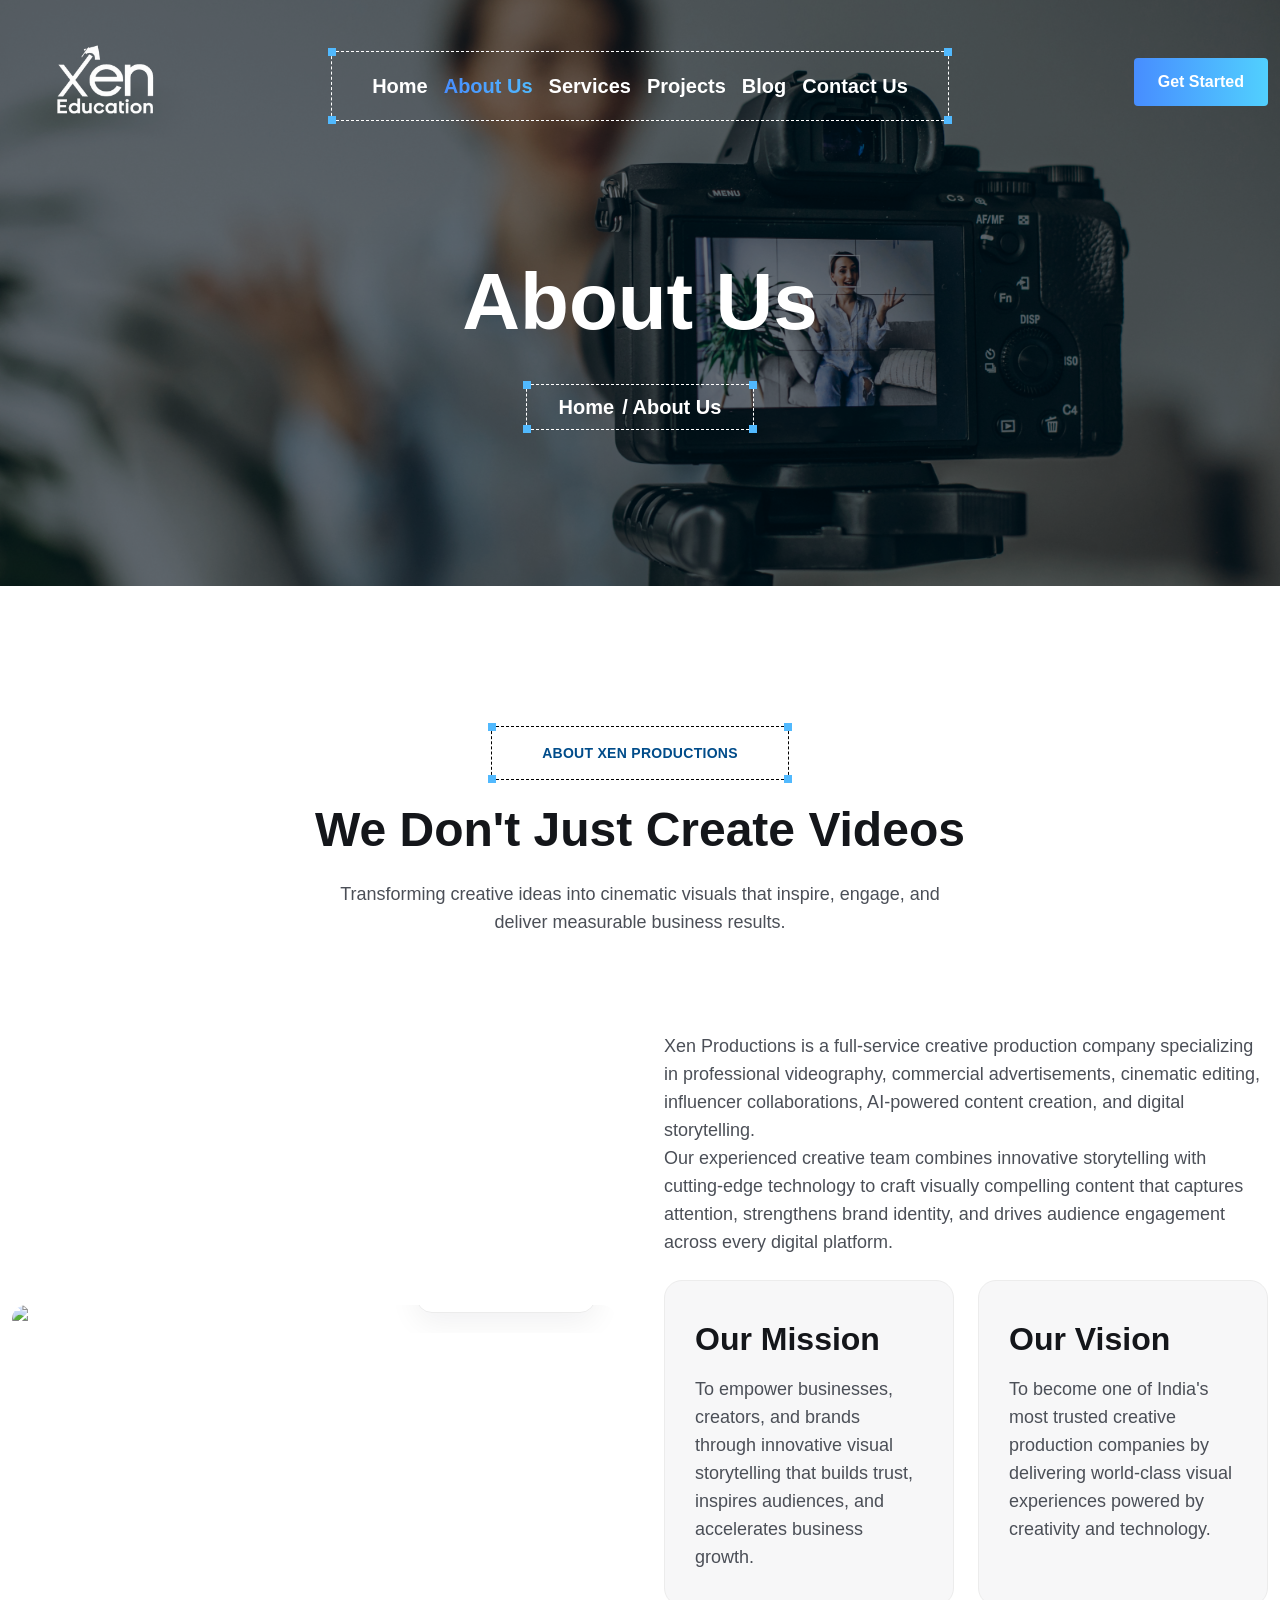
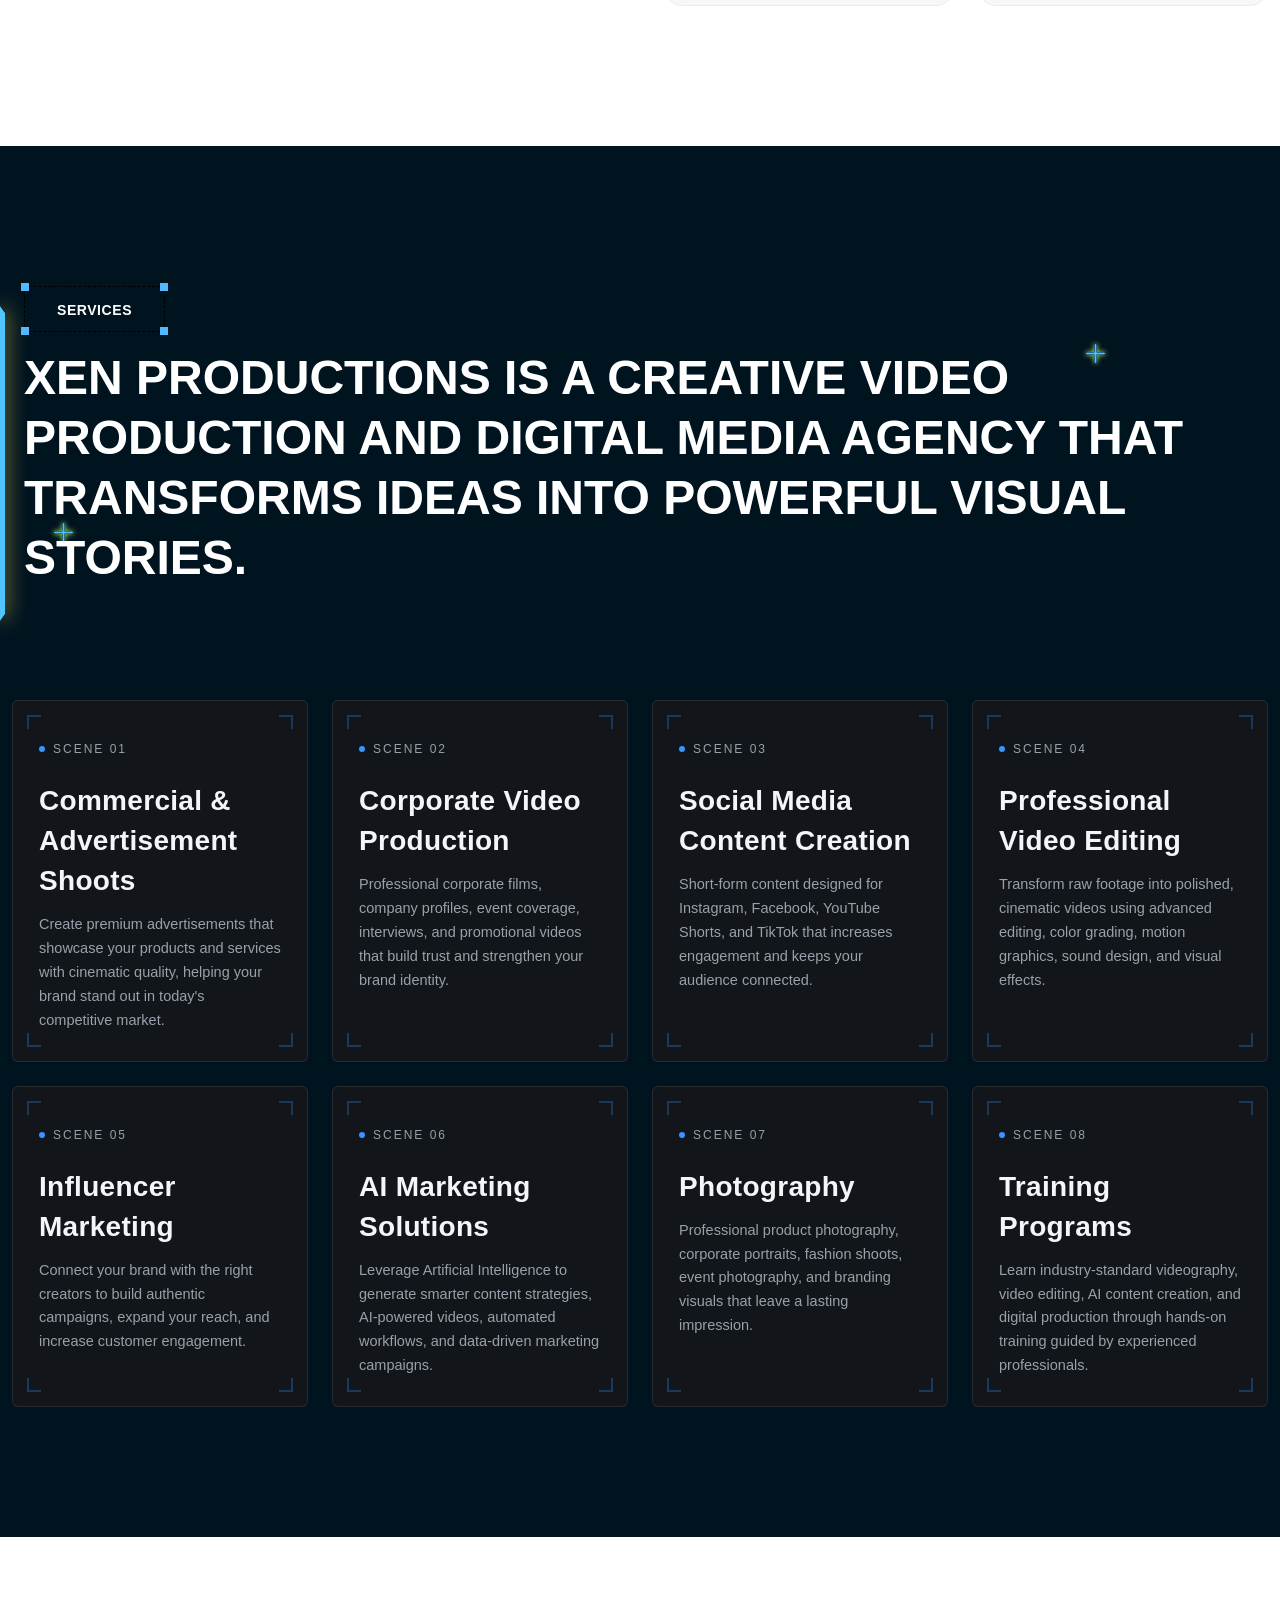
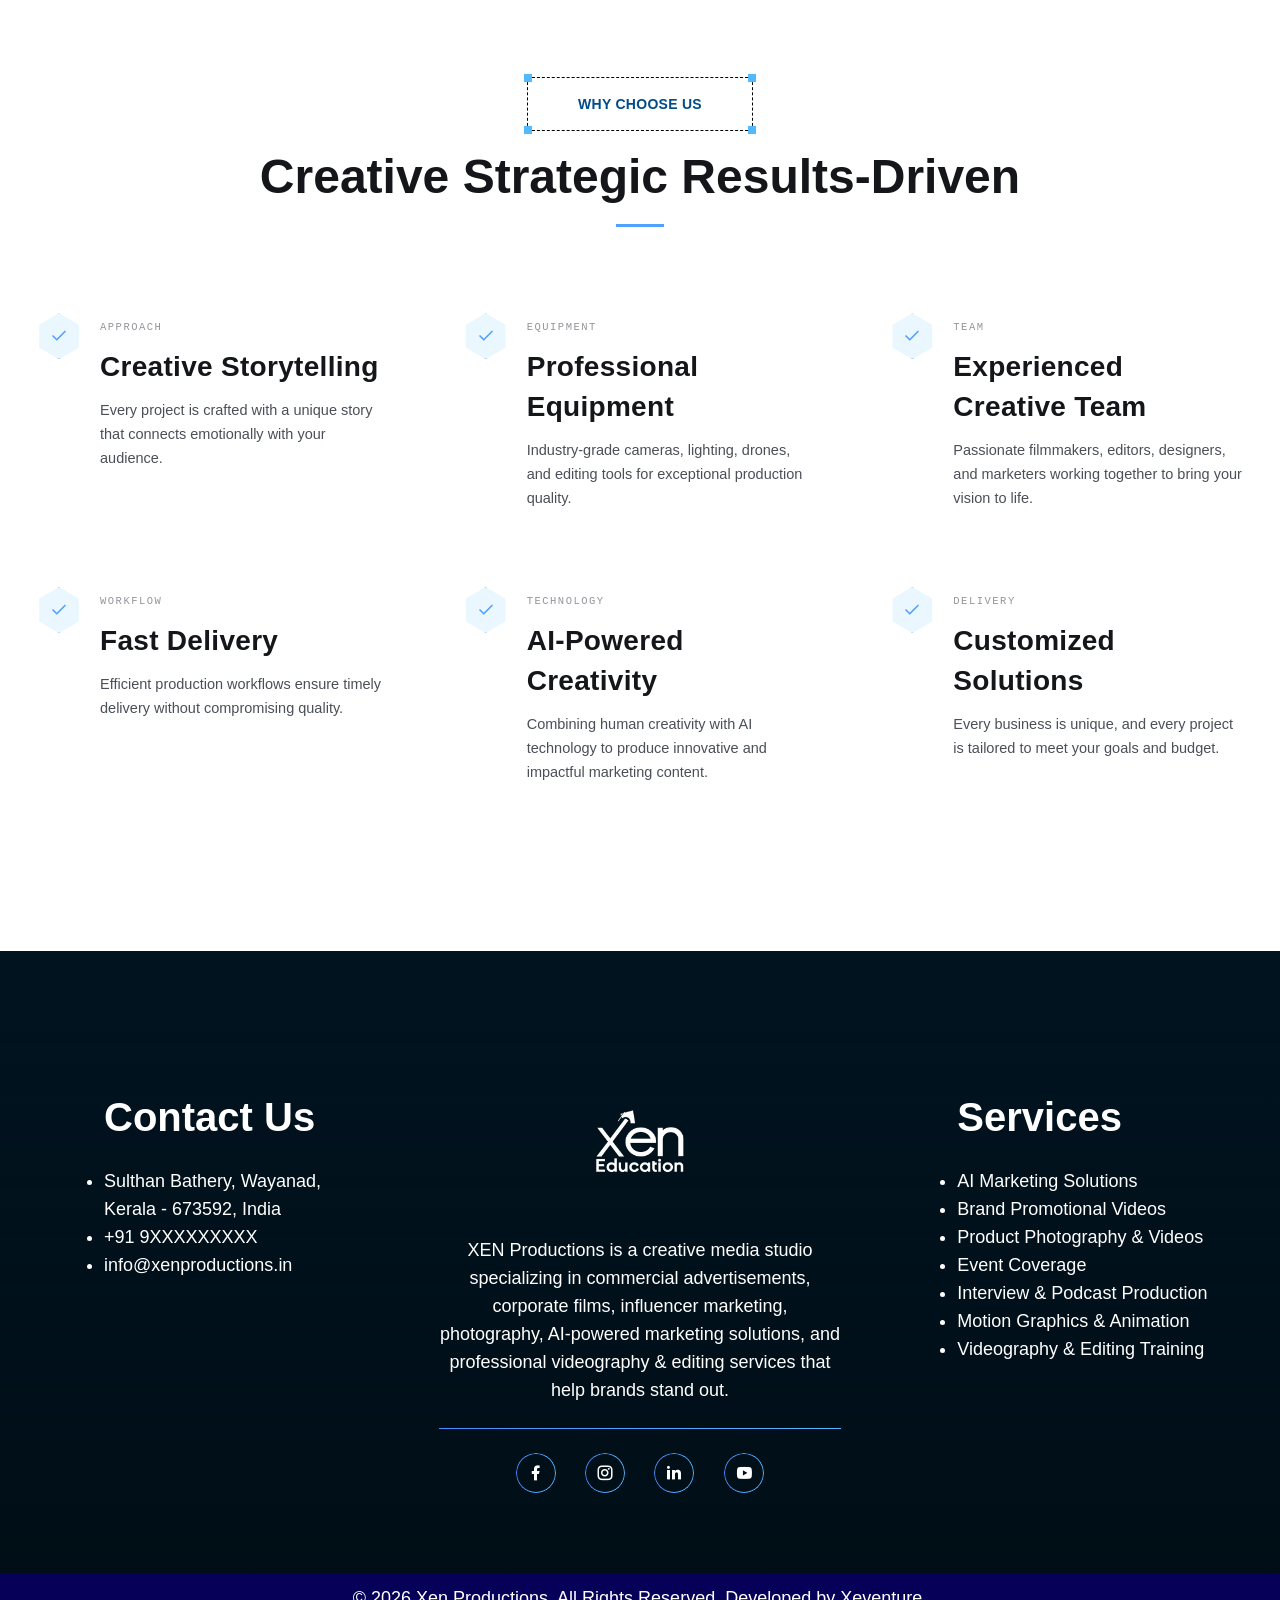
==== commit b40093b4: "blog detls" ====
--- a/about.html
+++ b/about.html
@@ -5,7 +5,7 @@
     <meta charset="UTF-8">
     <meta name="viewport" content="width=device-width, initial-scale=1.0">
     <meta name="description"
-        content="Vimato is a futuristic AI agent template designed for generating images, videos, and animations—ideal for creative platforms, SaaS tools, and tech startups.">
+        content=" is a futuristic AI agent template designed for generating images, videos, and animations—ideal for creative platforms, SaaS tools, and tech startups.">
     <title>About - Xen Productions</title>
     <link rel="stylesheet" href="https://cdnjs.cloudflare.com/ajax/libs/font-awesome/6.7.2/css/all.min.css">
     <link rel="icon" type="image/png" href="images/favicon-1.png">
@@ -225,8 +225,8 @@
         <div class="offcanvas-wrapper">
             <div class="offcanvas-top d-flex align-items-center justify-content-between">
                 <div class="offcanvas-logo">
-                    <a href="index.html" aria-label="Vimato Logo">
-                        <img src="images/offcanvas-logo.png" alt="logo">
+                    <a href="index.html" aria-label=" Logo">
+                         <img src="images/Logo (1).png" width="150" alt="logo">
                     </a>
                 </div>
                 <div class="offcanvas-close">
@@ -241,10 +241,7 @@
                 </div>
             </div>
             <div class="offcanvas-main">
-                <div class="offcanvas-content">
-                    <h4 class="offcanvas-title">Hello There!</h4>
-                    <p>Lorem ipsum dolor sit amet, consectetur adipiscing elit, </p>
-                </div>
+                
                 <div class="offcanvas-menu">
                     <nav></nav>
                 </div>
@@ -253,8 +250,7 @@
                     <h4 class="offcanvas-title sm">Follow Us</h4>
                     <div class="offcanvas-social">
                         <ul>
-                            <li><a href="#" aria-label="Linkedin Link"><i class="ri-linkedin-fill"></i></a></li>
-                            <li><a href="#" aria-label="Twiiter Link"><i class="ri-twitter-fill"></i></a></li>
+                            
                             <li><a href="#" aria-label="Facebook Link"><i class="ri-facebook-fill"></i></a></li>
                             <li><a href="#" aria-label="Instagram Link"><i class="ri-instagram-line"></i></a></li>
                         </ul>
@@ -274,7 +270,7 @@
                 <div class="row align-items-center">
                     <div class="col-xl-2 col-lg-2 col-md-4 col-sm-5 col-5">
                         <div class="logo-wrapper">
-                            <a href="index.html"><img src="images/white.png" aria-label="Link to Logo" alt="Vimato"></a>
+                            <a href="index.html"><img src="images/white.png" aria-label="Link to Logo" alt=""></a>
                         </div>
                     </div>
                     <div class="col-xl-8 col-lg-8 col-md-4 col-sm-2 col-1 d-flex justify-content-center">
@@ -295,6 +291,10 @@
                                     </li>
                                     <li>
                                         <a href="project.html"><span>Projects</span></a>
+
+                                    </li>
+                                       <li>
+                                        <a href="blog.html"><span>Blog</span></a>
 
                                     </li>
                                     <li>
--- a/css/main.css
+++ b/css/main.css
@@ -2423,7 +2423,7 @@
 }
 
 .widget-container .categories-widget li input:checked+.check-ui {
-  border-color: #d7ff36;
+  border-color: #3690ff;
 }
 
 .widget-container .categories-widget li input:checked+.check-ui::after {
@@ -2436,7 +2436,7 @@
 }
 
 .widget-container .categories-widget li:hover .check-ui {
-  border-color: #d7ff36;
+  border-color: #3690ff;
 }
 
 body::after {
@@ -2521,7 +2521,7 @@
   }
 
   50% {
-    box-shadow: 0 0 110px rgba(249, 231, 80, 0.5);
+    box-shadow: 0 0 110px rgba(80, 170, 249, 0.5);
   }
 
   100% {
@@ -3378,8 +3378,13 @@
   transform: translateX(-50%);
   width: 712px;
   height: 712px;
-  background-image: url("[data-uri]");
-  background-size: cover;
+background-image: radial-gradient(
+    circle,
+    rgba(40, 140, 255, 0.45) 0%,
+    rgba(40, 140, 255, 0.20) 30%,
+    rgba(40, 140, 255, 0.08) 55%,
+    transparent 75%
+);  background-size: cover;
   background-position: center;
   z-index: -1;
 }
@@ -3951,7 +3956,7 @@
 .generation-feature-area .logo-area-wrapper .logo-wrapper {
   position: relative;
   background: var(--zo-common-gradient);
-  box-shadow: 0px 0px 100px 0px rgba(249, 231, 80, 0.3);
+  box-shadow: 0px 0px 100px 0px rgba(80, 131, 249, 0.3);
   text-align: center;
   max-width: 220px;
   width: 100%;
@@ -4011,8 +4016,7 @@
   transform: translateX(-50%);
   width: 2px;
   height: 652px;
-  background-image: url("data:image/svg+xml,%3Csvg%20width%3D%221%22%20height%3D%22652%22%20viewBox%3D%220%200%201%20652%22%20fill%3D%22none%22%20xmlns%3D%22http%3A%2F%2Fwww.w3.org%2F2000%2Fsvg%22%3E%3Cpath%20d%3D%22M0.5%200L0.500028%20652%22%20stroke%3D%22url(%23paint0_linear_522_145)%22%2F%3E%3Cdefs%3E%3ClinearGradient%20id%3D%22paint0_linear_522_145%22%20x1%3D%220.500014%22%20y1%3D%22326%22%20x2%3D%221.50001%22%20y2%3D%22326%22%20gradientUnits%3D%22userSpaceOnUse%22%3E%3Cstop%20stop-color%3D%22%23B8FF47%22%2F%3E%3Cstop%20offset%3D%221%22%20stop-color%3D%22%23FEE551%22%2F%3E%3C%2FlinearGradient%3E%3C%2Fdefs%3E%3C%2Fsvg%3E");
-  background-position: center center;
+background-image: url("data:image/svg+xml,%3Csvg%20width%3D%221%22%20height%3D%22652%22%20viewBox%3D%220%200%201%20652%22%20fill%3D%22none%22%20xmlns%3D%22http%3A%2F%2Fwww.w3.org%2F2000%2Fsvg%22%3E%3Cpath%20d%3D%22M0.5%200L0.500028%20652%22%20stroke%3D%22url(%23paint0_linear_522_145)%22%2F%3E%3Cdefs%3E%3ClinearGradient%20id%3D%22paint0_linear_522_145%22%20x1%3D%220.500014%22%20y1%3D%22326%22%20x2%3D%221.50001%22%20y2%3D%22326%22%20gradientUnits%3D%22userSpaceOnUse%22%3E%3Cstop%20stop-color%3D%22%2338B6FF%22%2F%3E%3Cstop%20offset%3D%221%22%20stop-color%3D%22%23006BFF%22%2F%3E%3C%2FlinearGradient%3E%3C%2Fdefs%3E%3C%2Fsvg%3E");  background-position: center center;
   background-size: cover;
   background-repeat: no-repeat;
 }
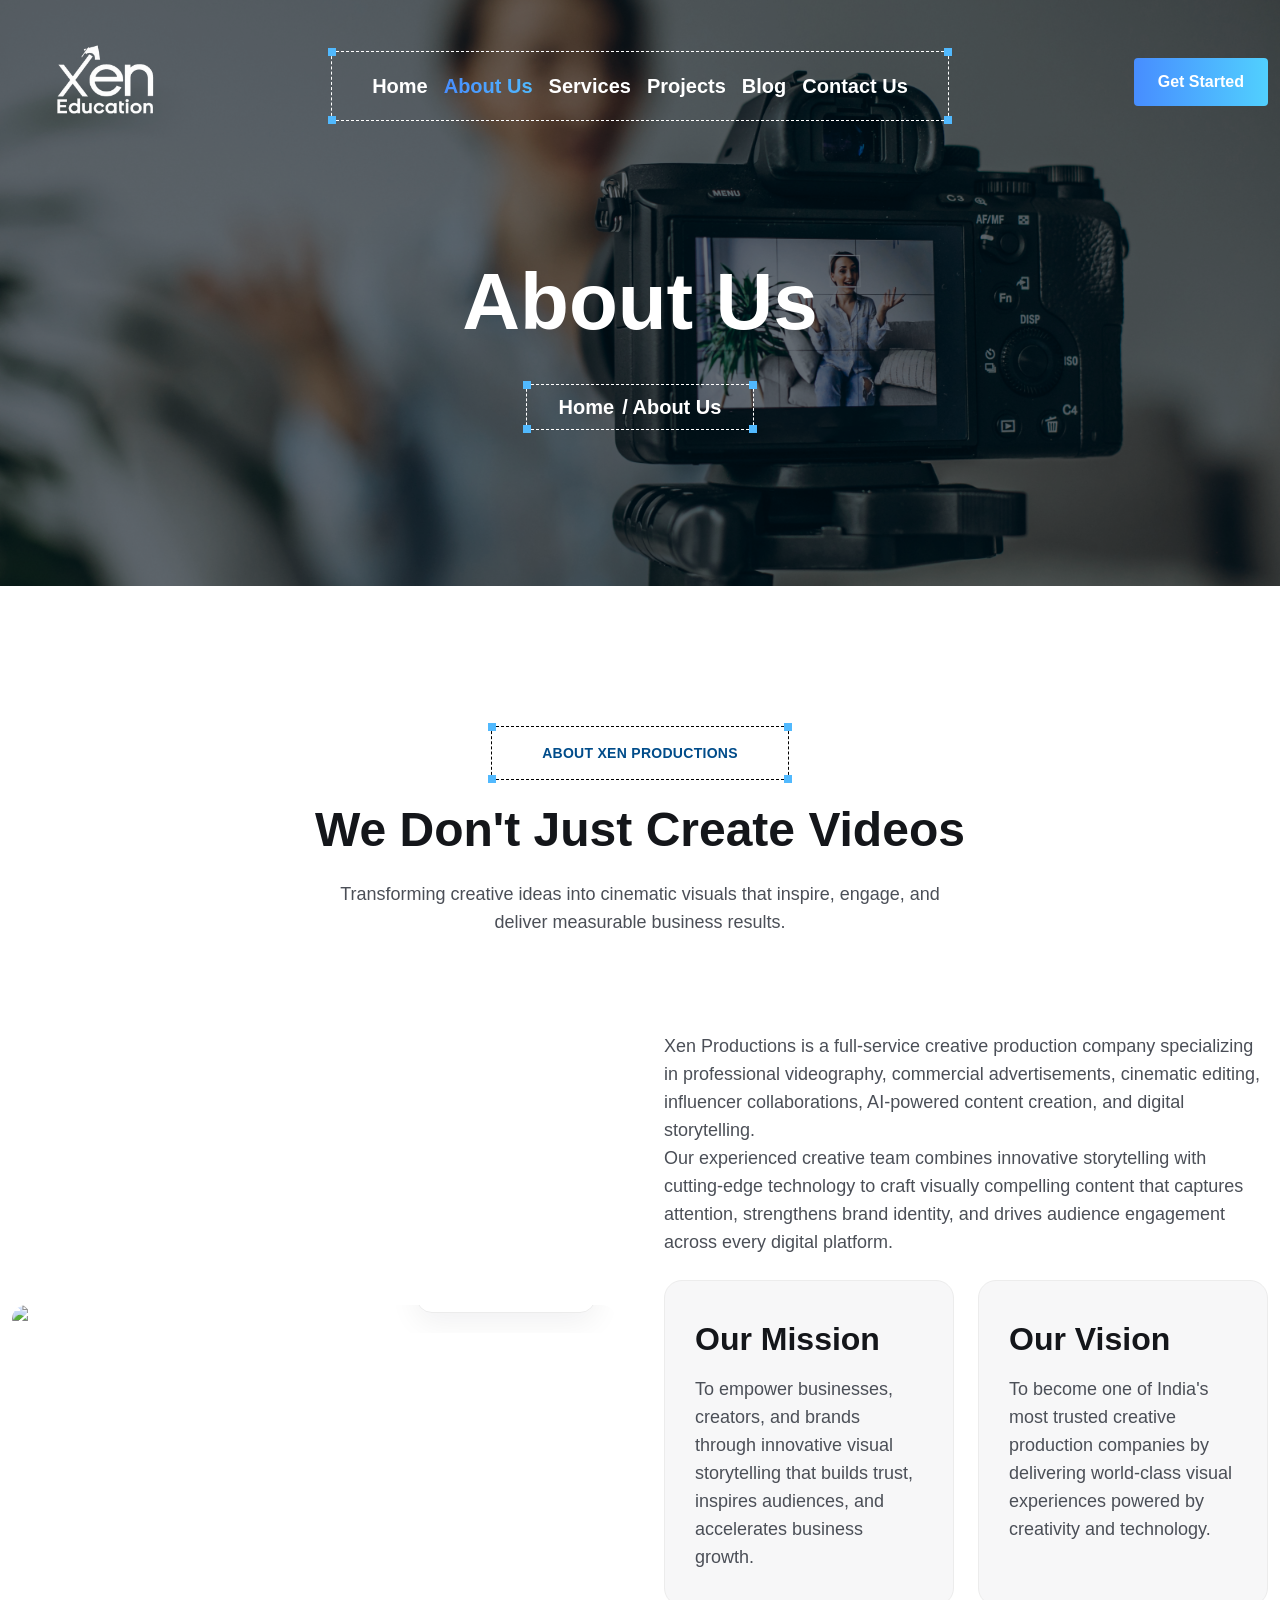
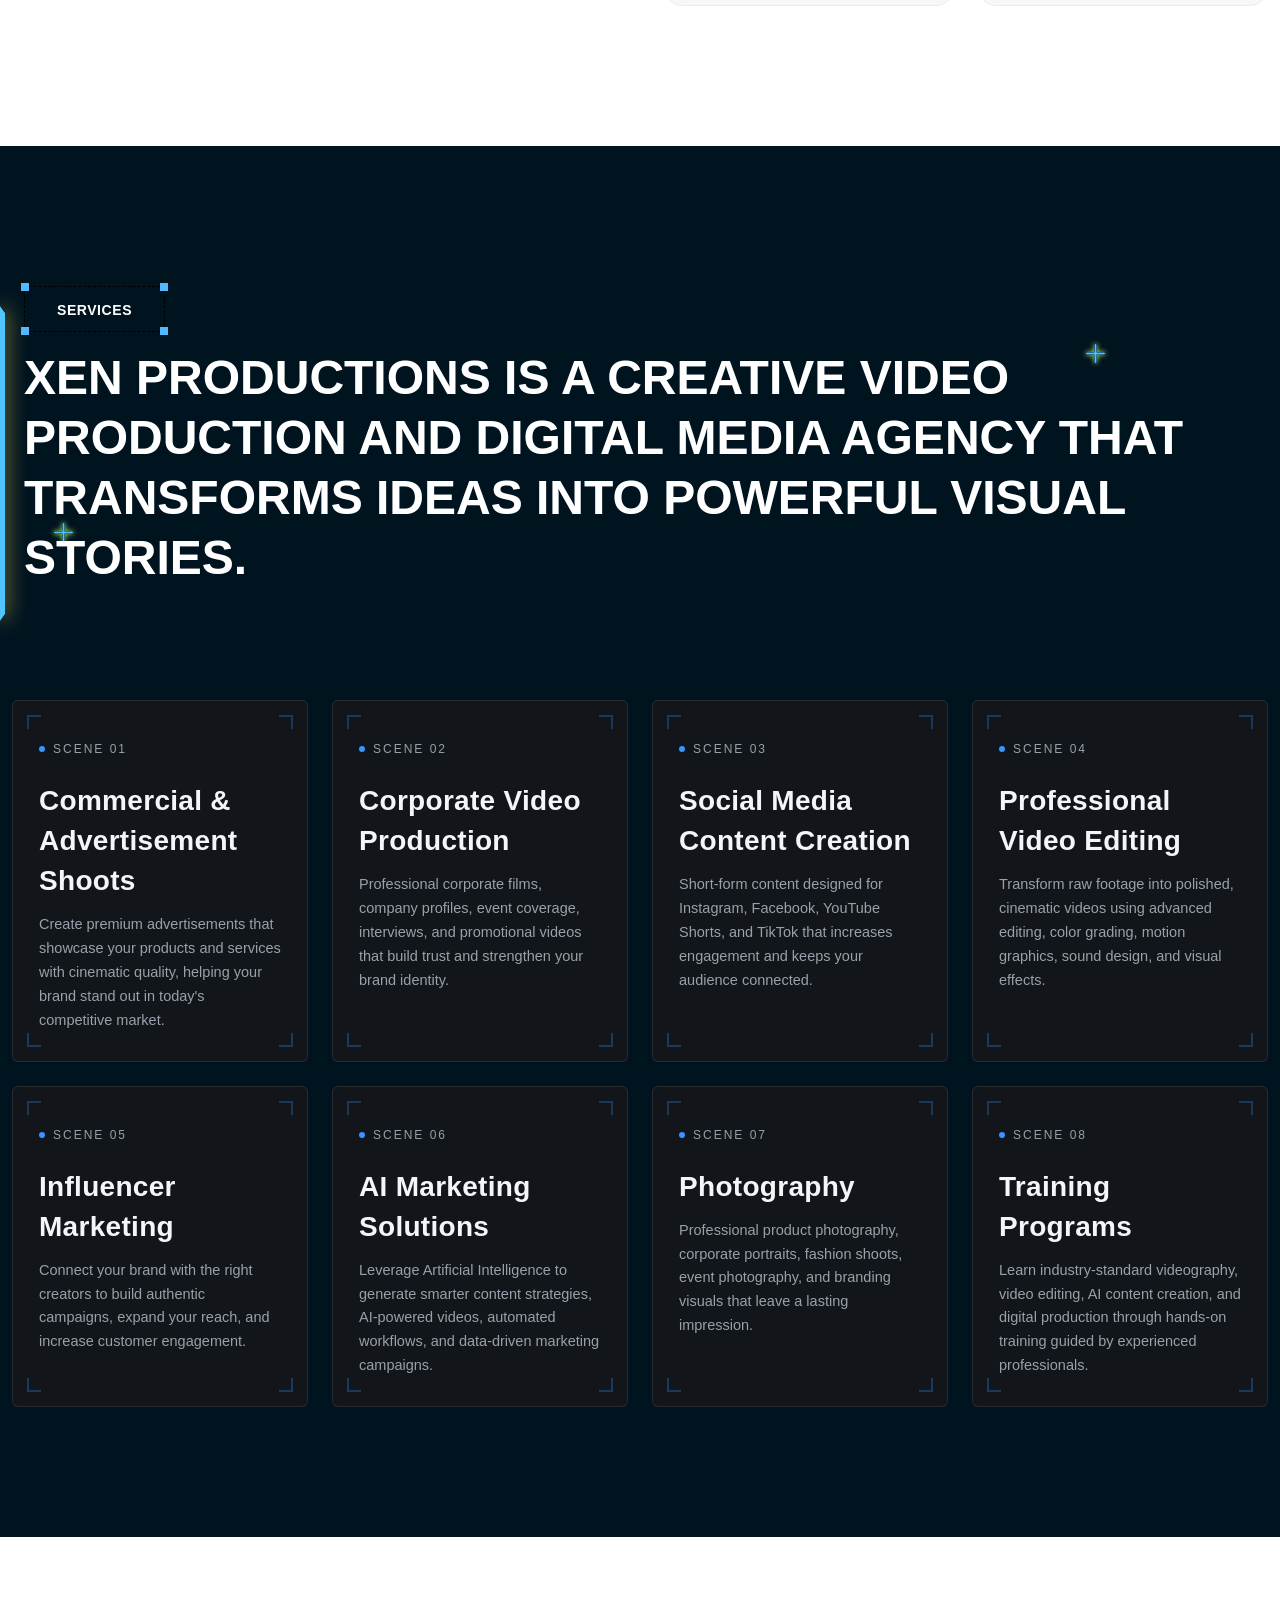
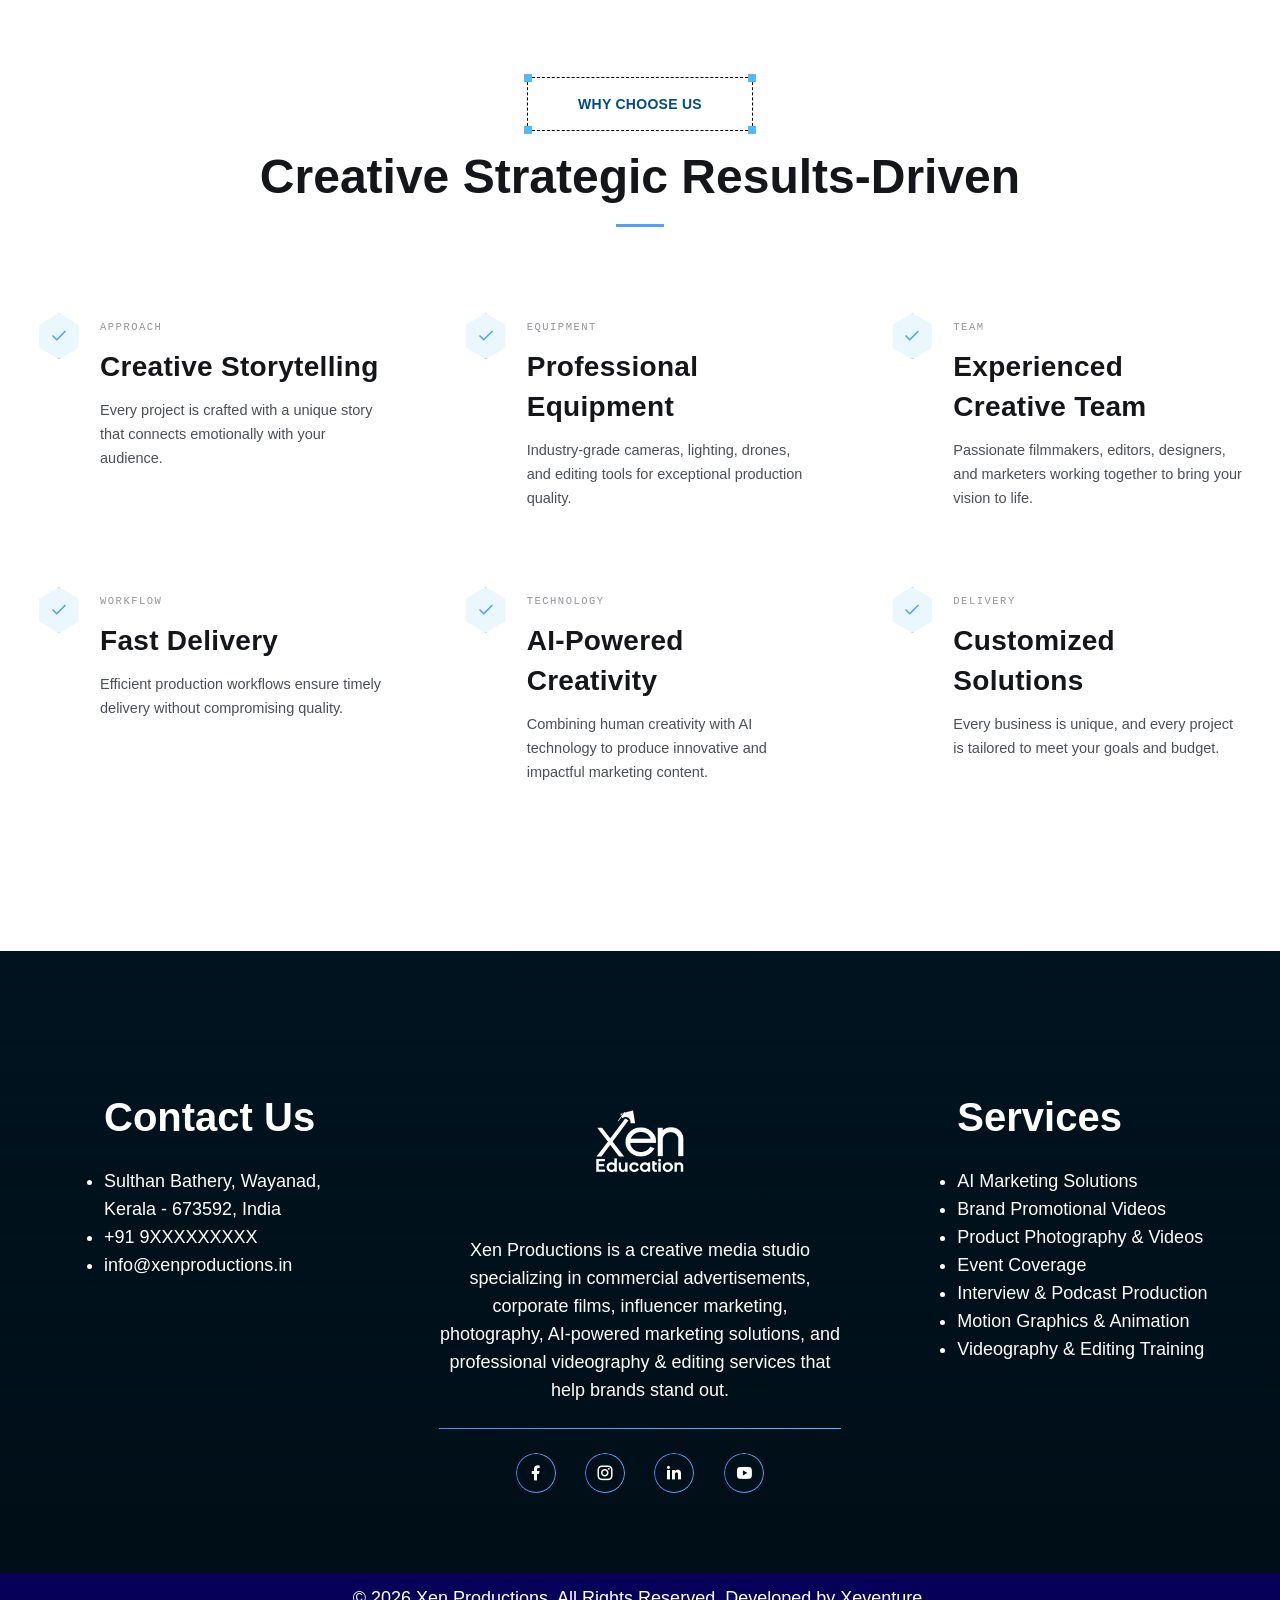
==== commit 57877daa: "some changes" ====
--- a/about.html
+++ b/about.html
@@ -347,7 +347,7 @@
         <!-- Heading -->
         <div class="section-heading-wrapper text-center mb-70">
             <div class="sub-heading mb-20">
-                <span>About XEN Productions</span>
+                <span>About Xen Productions</span>
             </div>
 
             <h2>
@@ -369,7 +369,7 @@
                 <div class="about-image position-relative">
                     <img src="images/im (2).jpg"
                         class="img-fluid rounded-4"
-                        alt="XEN Productions">
+                        alt="Xen Productions">
                     <div class="experience-card">
                         <h2>5+</h2>
                         <span>Years of Creative Excellence</span>
@@ -748,11 +748,11 @@
                         <div class="footer-links company-info">
 
                             <a href="index.html" class="logo">
-                                <img src="images/white.png" width="170" alt="XEN Productions Logo">
+                                <img src="images/white.png" width="170" alt="Xen Productions Logo">
                             </a>
 
                             <p>
-                                XEN Productions is a creative media studio specializing in commercial
+                                Xen Productions is a creative media studio specializing in commercial
                                 advertisements, corporate films, influencer marketing, photography,
                                 AI-powered marketing solutions, and professional videography & editing
                                 services that help brands stand out.
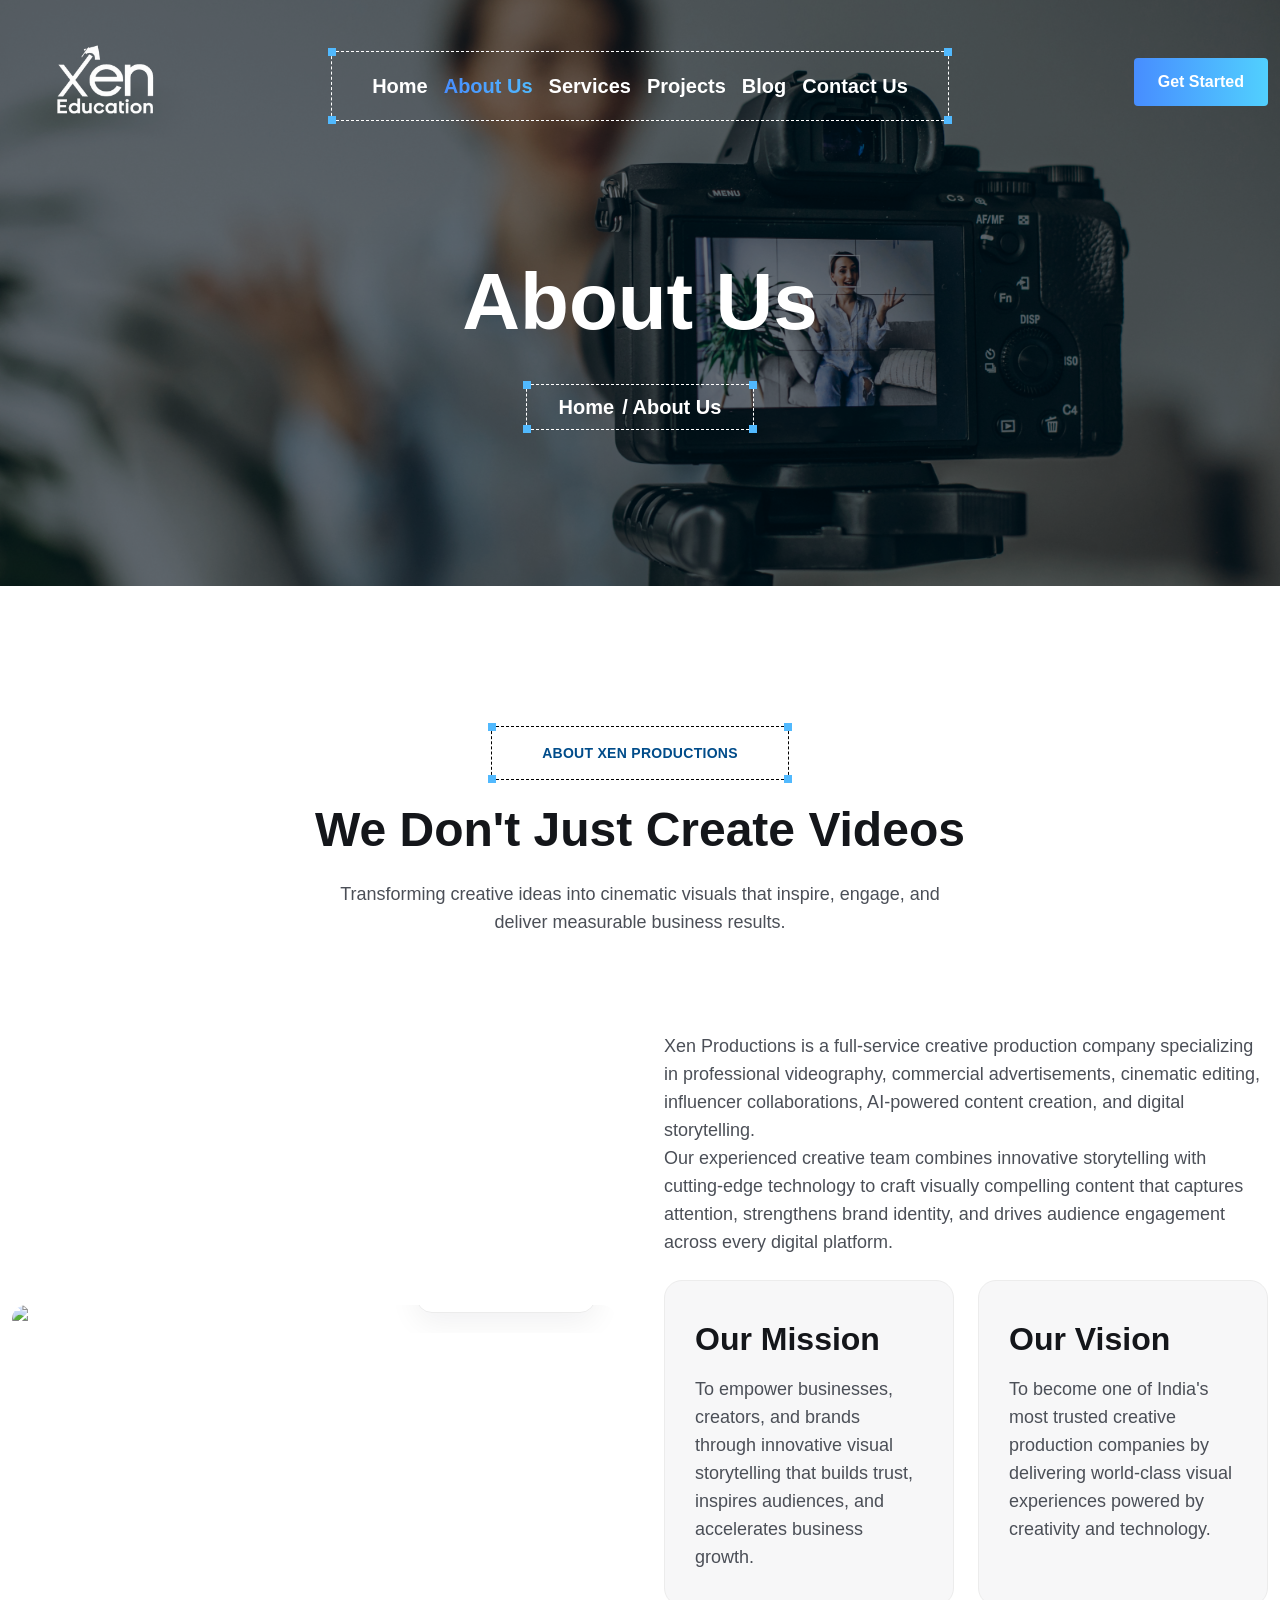
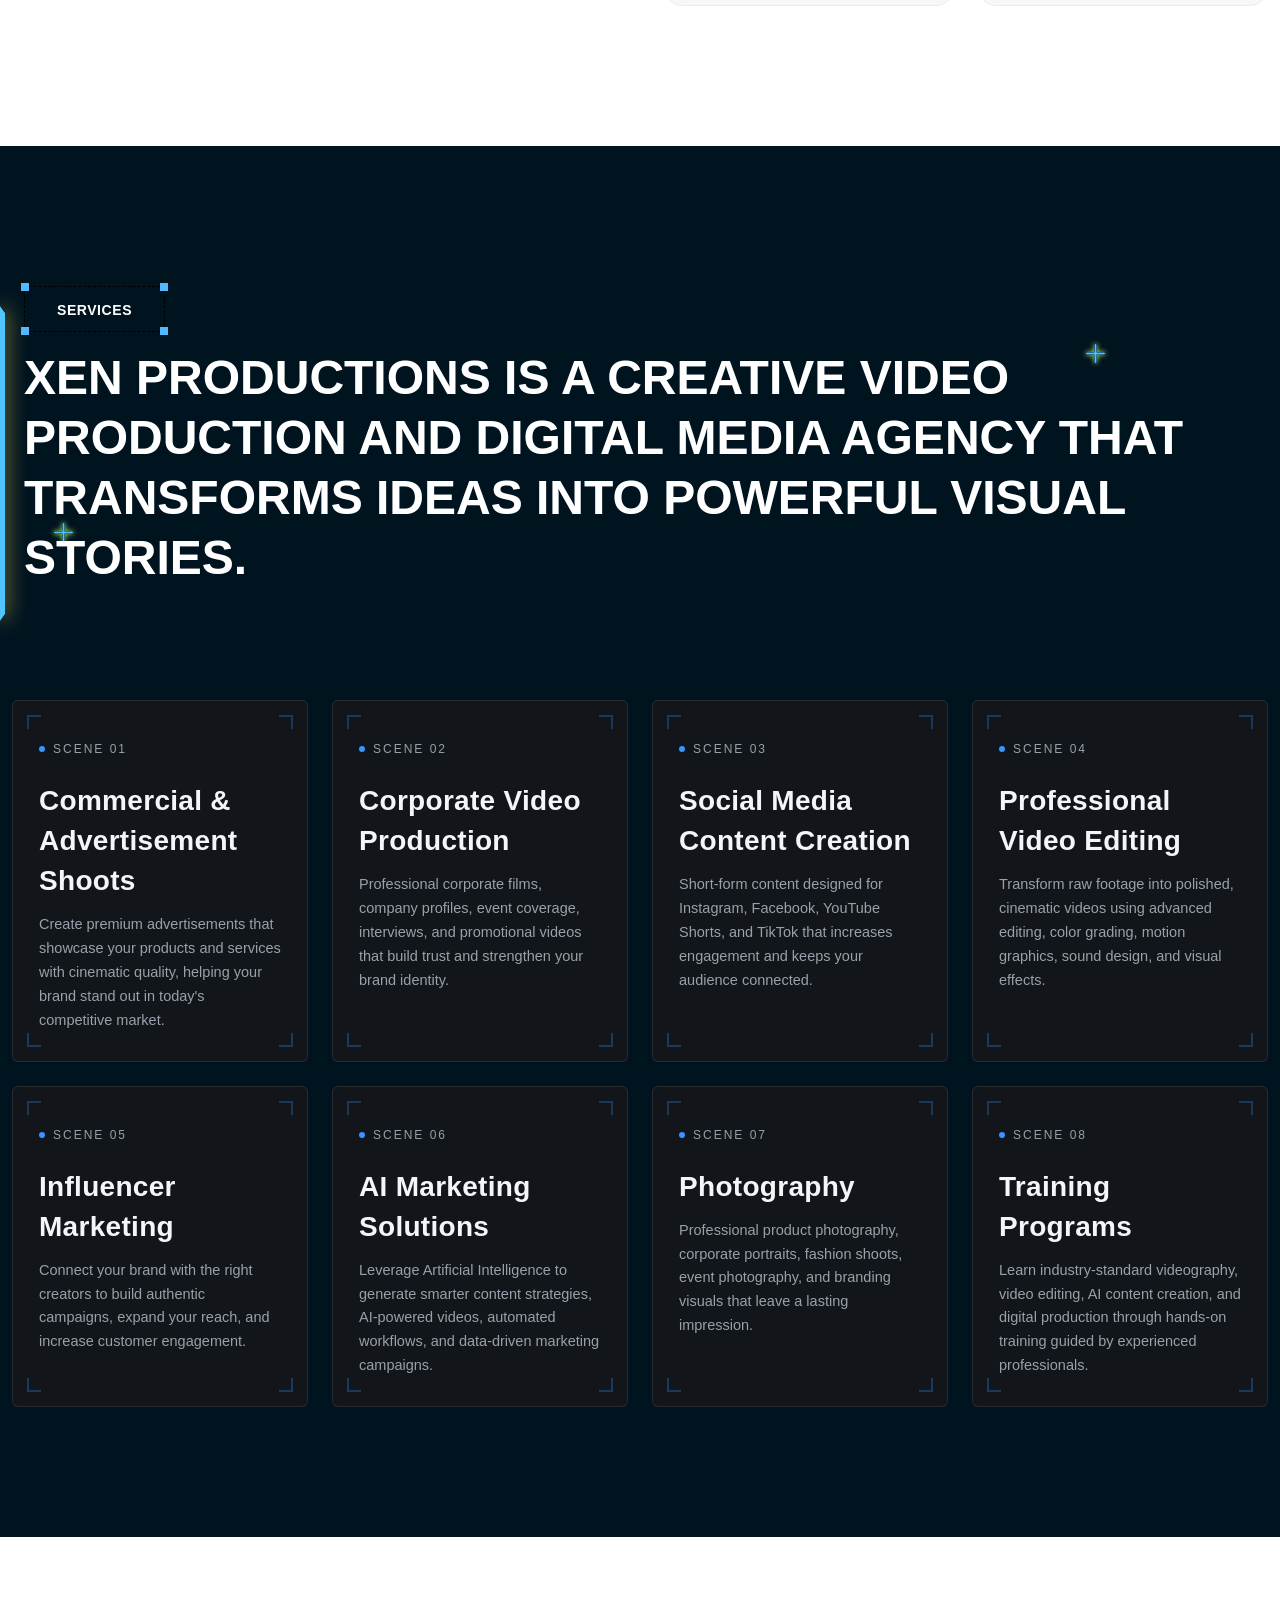
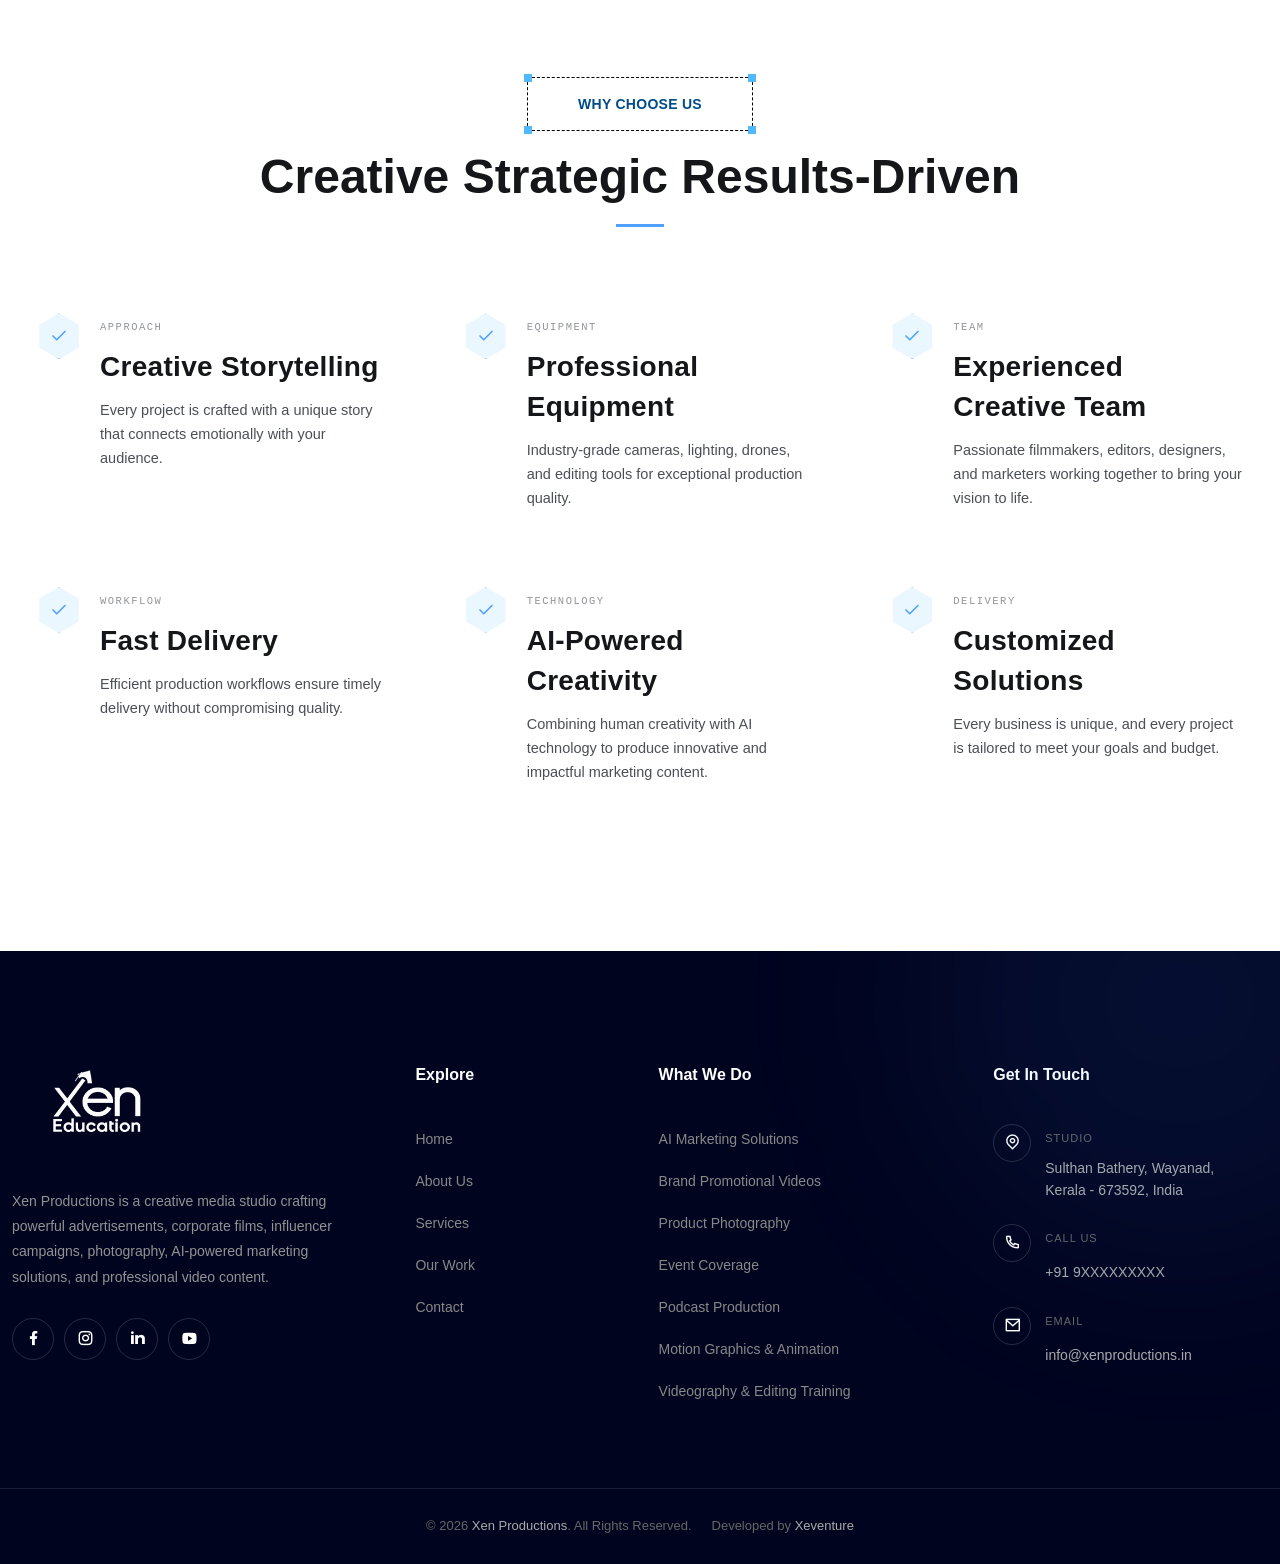
==== commit 4ccc1a13: "footer changed" ====
--- a/about.html
+++ b/about.html
@@ -4,8 +4,10 @@
 <head>
     <meta charset="UTF-8">
     <meta name="viewport" content="width=device-width, initial-scale=1.0">
-    <meta name="description"
-        content=" is a futuristic AI agent template designed for generating images, videos, and animations—ideal for creative platforms, SaaS tools, and tech startups.">
+       <meta name="description"
+    content="Xen Productions is a creative production company specializing in 
+    commercial shoots, brand videos, social media content, professional video
+     editing, influencer marketing, and AI-powered creative solutions.">
     <title>About - Xen Productions</title>
     <link rel="stylesheet" href="https://cdnjs.cloudflare.com/ajax/libs/font-awesome/6.7.2/css/all.min.css">
     <link rel="icon" type="image/png" href="images/favicon-1.png">
@@ -700,125 +702,204 @@
       
 
     </main>
-    <!-- Footer Area Start -->
-    <footer class="footer-area pt-140" >
-        <div class="bg-overly"></div>
+   
+<!--  Footer Start -->
+<footer class="xen-footer">
+
+    <div class="xen-footer-top">
         <div class="container common-container">
 
-            <div class="main-footer mb-80">
-                <div class="row gy-4">
-
-                    <div class="col-xl-4 col-lg-4 col-md-12 col-sm-12">
-                        <div class="newsletter">
-                            <h3>
-                                Contact Us
-                            </h3>
-
-                            <ul>
-                                <li>
-                                    Sulthan Bathery, Wayanad,<br>
-                                    Kerala - 673592, India
-                                </li>
-
-                                <li>
-                                    <a href="tel:+919XXXXXXXXX">
-
-                                        +91 9XXXXXXXXX
-
-                                    </a>
-                                </li>
-
-                                <li><a href="mailto:info@xenproductions.in" target="_blank">
-
-                                        info@xenproductions.in
-
-                                    </a></li>
-
-
-                            </ul>
-
+          
+
+
+            <!-- Footer Main -->
+            <div class="xen-footer-main">
+
+                <!-- Brand -->
+                <div class="footer-brand">
+                    <a href="index.html" class="footer-logo">
+                        <img src="images/white.png"
+                             width="170"
+                             alt="Xen Productions Logo">
+                    </a>
+
+                    <p>
+                        Xen Productions is a creative media studio crafting
+                        powerful advertisements, corporate films, influencer
+                        campaigns, photography, AI-powered marketing solutions,
+                        and professional video content.
+                    </p>
+
+                    <div class="footer-socials">
+
+                        <a href="https://facebook.com/"
+                           target="_blank"
+                           aria-label="Facebook">
+                            <i class="ri-facebook-fill"></i>
+                        </a>
+
+                        <a href="https://instagram.com/"
+                           target="_blank"
+                           aria-label="Instagram">
+                            <i class="ri-instagram-line"></i>
+                        </a>
+
+                        <a href="https://www.linkedin.com/"
+                           target="_blank"
+                           aria-label="LinkedIn">
+                            <i class="ri-linkedin-fill"></i>
+                        </a>
+
+                        <a href="https://www.youtube.com/"
+                           target="_blank"
+                           aria-label="YouTube">
+                            <i class="ri-youtube-fill"></i>
+                        </a>
+
+                    </div>
+                </div>
+
+
+                <!-- Quick Links -->
+                <div class="footer-column">
+                    <h4>Explore</h4>
+
+                    <ul>
+                        <li>
+                            <a href="index.html">Home</a>
+                        </li>
+
+                        <li>
+                            <a href="about.html">About Us</a>
+                        </li>
+
+                        <li>
+                            <a href="services.html">Services</a>
+                        </li>
+
+                        <li>
+                            <a href="portfolio.html">Our Work</a>
+                        </li>
+
+                        <li>
+                            <a href="contact.html">Contact</a>
+                        </li>
+                    </ul>
+                </div>
+
+
+                <!-- Services -->
+                <div class="footer-column">
+                    <h4>What We Do</h4>
+
+                    <ul>
+                        <li>
+                            <a href="services.html">AI Marketing Solutions</a>
+                        </li>
+
+                        <li>
+                            <a href="services.html">Brand Promotional Videos</a>
+                        </li>
+
+                        <li>
+                            <a href="services.html">Product Photography</a>
+                        </li>
+
+                        <li>
+                            <a href="services.html">Event Coverage</a>
+                        </li>
+
+                        <li>
+                            <a href="services.html">Podcast Production</a>
+                        </li>
+
+                        <li>
+                            <a href="services.html">Motion Graphics & Animation</a>
+                        </li>
+
+                        <li>
+                            <a href="services.html">Videography & Editing Training</a>
+                        </li>
+                    </ul>
+                </div>
+
+
+                <!-- Contact -->
+                <div class="footer-column footer-contact">
+
+                    <h4>Get In Touch</h4>
+
+                    <div class="contact-item">
+                        <span class="contact-icon">
+                            <i class="ri-map-pin-line"></i>
+                        </span>
+
+                        <div>
+                            <small>Studio</small>
+                            <p>
+                                Sulthan Bathery, Wayanad,<br>
+                                Kerala - 673592, India
+                            </p>
                         </div>
                     </div>
 
 
-
-
-
-                    <div class="col-xl-4 col-lg-4 col-md-6 col-sm-12">
-                        <div class="footer-links company-info">
-
-                            <a href="index.html" class="logo">
-                                <img src="images/white.png" width="170" alt="Xen Productions Logo">
+                    <div class="contact-item">
+                        <span class="contact-icon">
+                            <i class="ri-phone-line"></i>
+                        </span>
+
+                        <div>
+                            <small>Call Us</small>
+                            <a href="tel:+919XXXXXXXXX">
+                                +91 9XXXXXXXXX
                             </a>
-
-                            <p>
-                                Xen Productions is a creative media studio specializing in commercial
-                                advertisements, corporate films, influencer marketing, photography,
-                                AI-powered marketing solutions, and professional videography & editing
-                                services that help brands stand out.
-                            </p>
-
-                            <div class="social-icons">
-
-                                <a href="https://facebook.com/" target="_blank" aria-label="Facebook">
-                                    <span class="icon">
-                                        <i class="ri-facebook-fill"></i>
-                                    </span>
-                                </a>
-
-                                <a href="https://instagram.com/" target="_blank" aria-label="Instagram">
-                                    <span class="icon">
-                                        <i class="ri-instagram-line"></i>
-                                    </span>
-                                </a>
-
-                                <a href="https://www.linkedin.com/" target="_blank" aria-label="LinkedIn">
-                                    <span class="icon">
-                                        <i class="ri-linkedin-fill"></i>
-                                    </span>
-                                </a>
-
-                                <a href="https://www.youtube.com/" target="_blank" aria-label="YouTube">
-                                    <span class="icon">
-                                        <i class="ri-youtube-fill"></i>
-                                    </span>
-                                </a>
-
-                            </div>
-
                         </div>
                     </div>
-                    <div class="col-xl-4 col-lg-4 col-md-12 col-sm-12">
-                        <div class="newsletter">
-                            <h3>
-                                Services
-                            </h3>
-
-                            <ul>
-                                <li>AI Marketing Solutions</li>
-                                <li>Brand Promotional Videos</li>
-                                <li>Product Photography & Videos</li>
-                                <li>Event Coverage</li>
-                                <li>Interview & Podcast Production</li>
-                                <li>Motion Graphics & Animation</li>
-                                <li>Videography & Editing Training</li>
-                            </ul>
-
+
+
+                    <div class="contact-item">
+                        <span class="contact-icon">
+                            <i class="ri-mail-line"></i>
+                        </span>
+
+                        <div>
+                            <small>Email</small>
+                            <a href="mailto:info@xenproductions.in">
+                                info@xenproductions.in
+                            </a>
                         </div>
                     </div>
-                </div>
+
+                </div>
+
             </div>
         </div>
-        <div class="copyright">
-            <div class="container-fluid">
-                <p>
-                    © 2026 <a href="index.html">Xen Productions</a>. All Rights Reserved. Developed by <a
-                        href="https://xeventure.com/">Xeventure</a>.
-                </p>
-            </div>
+    </div>
+
+
+    <!-- Copyright -->
+    <div class="xen-footer-bottom">
+        <div class="container-fluid">
+
+            <p>
+                © 2026
+                <a href="index.html">Xen Productions</a>.
+                All Rights Reserved.
+            </p>
+
+            <p>
+                Developed by
+                <a href="https://xeventure.com/" target="_blank">
+                    Xeventure
+                </a>
+            </p>
+
         </div>
-    </footer>
-    <!-- Footer Area End -->
+    </div>
+
+</footer>
+<!--  Footer End -->
     <script src="js/gsap.min.js"></script>
     <script src="js/MotionPathPlugin.min.js"></script>
     <script src="js/jquery3.7.1.js"></script>
--- a/css/main.css
+++ b/css/main.css
@@ -2163,6 +2163,324 @@
   z-index: 3;
 }
 
+
+/* =========================================
+   XEN PRODUCTIONS MODERN FOOTER
+========================================= */
+
+.xen-footer {
+    position: relative;
+    background: #01041f;
+    color: #fff;
+    overflow: hidden;
+}
+
+.xen-footer-top {
+    padding: 100px 0 70px;
+    position: relative;
+}
+
+.xen-footer-top::before {
+    content: "";
+    position: absolute;
+    width: 500px;
+    height: 500px;
+    border-radius: 50%;
+    background: rgba(71, 141, 255, 0.08);
+    filter: blur(100px);
+    top: -200px;
+    right: -150px;
+    pointer-events: none;
+}
+
+
+/* CTA */
+
+.xen-footer-cta {
+    display: flex;
+    align-items: flex-end;
+    justify-content: space-between;
+    gap: 40px;
+    padding-bottom: 70px;
+    margin-bottom: 70px;
+    border-bottom: 1px solid rgba(255, 255, 255, 0.12);
+}
+
+.footer-label {
+    display: inline-block;
+    margin-bottom: 18px;
+    font-size: 12px;
+    font-weight: 600;
+    letter-spacing: 2px;
+    text-transform: uppercase;
+    background: linear-gradient(90deg, #51d0fe, #478dff);
+    -webkit-background-clip: text;
+    -webkit-text-fill-color: transparent;
+}
+
+.xen-footer-cta h2 {
+    margin: 0 0 18px;
+    font-size: clamp(36px, 5vw, 68px);
+    line-height: 1.05;
+    font-weight: 600;
+    letter-spacing: -2px;
+}
+
+.xen-footer-cta p {
+    max-width: 520px;
+    margin: 0;
+    color: #999;
+    font-size: 16px;
+    line-height: 1.7;
+}
+
+.footer-cta-btn {
+    display: inline-flex;
+    align-items: center;
+    gap: 12px;
+    padding: 16px 25px;
+    color: #fff;
+    text-decoration: none;
+    border: 1px solid rgba(255, 255, 255, 0.25);
+    border-radius: 50px;
+    white-space: nowrap;
+    transition: all 0.3s ease;
+}
+
+.footer-cta-btn i {
+    font-size: 20px;
+}
+
+.footer-cta-btn:hover {
+    background: #fff;
+    color: #000;
+    border-color: #fff;
+}
+
+
+/* Main Footer */
+
+.xen-footer-main {
+    display: grid;
+    grid-template-columns: 1.5fr 0.8fr 1.2fr 1.2fr;
+    gap: 60px;
+}
+
+
+/* Brand */
+
+.footer-logo {
+    display: inline-block;
+    margin-bottom: 25px;
+}
+
+.footer-brand > p {
+    max-width: 380px;
+    margin: 0 0 28px;
+    color: #929292;
+    font-size: 14px;
+    line-height: 1.8;
+}
+
+
+/* Social */
+
+.footer-socials {
+    display: flex;
+    gap: 10px;
+}
+
+.footer-socials a {
+    width: 42px;
+    height: 42px;
+    display: flex;
+    align-items: center;
+    justify-content: center;
+    border: 1px solid rgba(255, 255, 255, 0.15);
+    border-radius: 50%;
+    color: #fff;
+    text-decoration: none;
+    transition: all 0.3s ease;
+}
+
+.footer-socials a i {
+    font-size: 17px;
+}
+
+.footer-socials a:hover {
+    background: #fff;
+    color: #000;
+    transform: translateY(-4px);
+}
+
+
+/* Columns */
+
+.footer-column h4 {
+    margin: 0 0 25px;
+    font-size: 16px;
+    font-weight: 600;
+    color: #fff;
+}
+
+.footer-column ul {
+    padding: 0;
+    margin: 0;
+    list-style: none;
+}
+
+.footer-column ul li {
+    margin-bottom: 13px;
+}
+
+.footer-column ul li a {
+    color: #888;
+    text-decoration: none;
+    font-size: 14px;
+    transition: all 0.3s ease;
+}
+
+.footer-column ul li a:hover {
+    color: #fff;
+    padding-left: 5px;
+}
+
+
+/* Contact */
+
+.contact-item {
+    display: flex;
+    align-items: flex-start;
+    gap: 14px;
+    margin-bottom: 22px;
+}
+
+.contact-icon {
+    width: 38px;
+    height: 38px;
+    min-width: 38px;
+    display: flex;
+    align-items: center;
+    justify-content: center;
+    border: 1px solid rgba(255, 255, 255, 0.15);
+    border-radius: 50%;
+}
+
+.contact-icon i {
+    font-size: 17px;
+}
+
+.contact-item small {
+    display: block;
+    margin-bottom: 5px;
+    color: #666;
+    font-size: 11px;
+    text-transform: uppercase;
+    letter-spacing: 1px;
+}
+
+.contact-item p,
+.contact-item a {
+    margin: 0;
+    color: #aaa;
+    font-size: 14px;
+    line-height: 1.6;
+    text-decoration: none;
+}
+
+.contact-item a:hover {
+    color: #fff;
+}
+
+
+/* Copyright */
+
+.xen-footer-bottom {
+    border-top: 1px solid rgba(255, 255, 255, 0.1);
+}
+
+.xen-footer-bottom .container-fluid {
+    min-height: 75px;
+    display: flex;
+    align-items: center;
+    justify-content: center;
+    gap: 20px;
+}
+
+.xen-footer-bottom p {
+    margin: 0;
+    color: #666;
+    font-size: 13px;
+}
+
+.xen-footer-bottom a {
+    color: #aaa;
+    text-decoration: none;
+}
+
+.xen-footer-bottom a:hover {
+    color: #fff;
+}
+
+
+/* Responsive */
+
+@media (max-width: 1199px) {
+
+    .xen-footer-main {
+        grid-template-columns: 1.5fr 1fr 1fr;
+    }
+
+    .footer-contact {
+        grid-column: span 3;
+    }
+
+}
+
+
+@media (max-width: 767px) {
+
+    .xen-footer-top {
+        padding: 70px 0 50px;
+    }
+
+    .xen-footer-cta {
+        display: block;
+        padding-bottom: 50px;
+        margin-bottom: 50px;
+    }
+
+    .xen-footer-cta h2 {
+        font-size: 40px;
+        letter-spacing: -1px;
+    }
+
+    .xen-footer-cta p {
+        margin-bottom: 25px;
+    }
+
+    .xen-footer-main {
+        grid-template-columns: 1fr;
+        gap: 45px;
+    }
+
+    .footer-contact {
+        grid-column: auto;
+    }
+
+    .xen-footer-bottom .container-fluid {
+        min-height: auto;
+        padding-top: 20px;
+        padding-bottom: 20px;
+        display: block;
+    }
+
+    .xen-footer-bottom p + p {
+        margin-top: 8px;
+    }
+
+}
+
 .widget-container {
   background: rgba(255, 255, 255, 0.03);
   -webkit-backdrop-filter: blur(2px);
@@ -3354,7 +3672,7 @@
 }
 
 .hero-banner-area .hero-banner-container .generated-form-wrapper .generate-btn {
-  cursor: url('data:image/svg+xml;utf8,<svg width="45" height="45" viewBox="0 0 45 45" fill="none" xmlns="http://www.w3.org/2000/svg"><g clip-path="url(%23clip0_82_567)"><path d="M0 2.22995C0.0746475 0.622806 1.59248 -0.411247 3.14764 0.149384C4.9765 0.809683 6.80536 1.50736 8.63423 2.19257C20.0926 6.45337 31.551 10.7142 42.997 14.975C43.196 15.0497 43.4075 15.1245 43.6066 15.2117C44.5148 15.6103 45.0249 16.3952 45 17.3794C44.9751 18.3014 44.4028 19.0987 43.4822 19.4102C42.3998 19.7715 41.2925 20.1079 40.1977 20.4442C35.4078 21.9393 30.6179 23.4343 25.828 24.9293C25.3553 25.0788 25.094 25.3778 24.9447 25.8512C23.1532 31.6319 21.3492 37.4002 19.5452 43.1809C19.1346 44.514 18.1269 45.1992 16.8952 44.9625C16.0119 44.7881 15.4645 44.2275 15.1534 43.3803C14.0462 40.3778 12.9265 37.3878 11.8192 34.3977C7.98728 24.0572 4.14294 13.7291 0.323472 3.38859C0.186619 3.01483 0.111971 2.61616 0 2.22995Z" fill="%23FEE551"/></g><defs><clipPath id="clip0_82_567"><rect width="45" height="45" fill="white"/></clipPath></defs></svg>') 22 22, pointer;
+  cursor: url('data:image/svg+xml;utf8,<svg width="45" height="45" viewBox="0 0 45 45" fill="none" xmlns="http://www.w3.org/2000/svg"><g clip-path="url(%23clip0_82_567)"><path d="M0 2.22995C0.0746475 0.622806 1.59248 -0.411247 3.14764 0.149384C4.9765 0.809683 6.80536 1.50736 8.63423 2.19257C20.0926 6.45337 31.551 10.7142 42.997 14.975C43.196 15.0497 43.4075 15.1245 43.6066 15.2117C44.5148 15.6103 45.0249 16.3952 45 17.3794C44.9751 18.3014 44.4028 19.0987 43.4822 19.4102C42.3998 19.7715 41.2925 20.1079 40.1977 20.4442C35.4078 21.9393 30.6179 23.4343 25.828 24.9293C25.3553 25.0788 25.094 25.3778 24.9447 25.8512C23.1532 31.6319 21.3492 37.4002 19.5452 43.1809C19.1346 44.514 18.1269 45.1992 16.8952 44.9625C16.0119 44.7881 15.4645 44.2275 15.1534 43.3803C14.0462 40.3778 12.9265 37.3878 11.8192 34.3977C7.98728 24.0572 4.14294 13.7291 0.323472 3.38859C0.186619 3.01483 0.111971 2.61616 0 2.22995Z" fill="%23FFFFFF"/></g><defs><clipPath id="clip0_82_567"><rect width="45" height="45" fill="white"/></clipPath></defs></svg>') 22 22, pointer;
 }
 
 .hero-banner-area .banner-img-area img {
